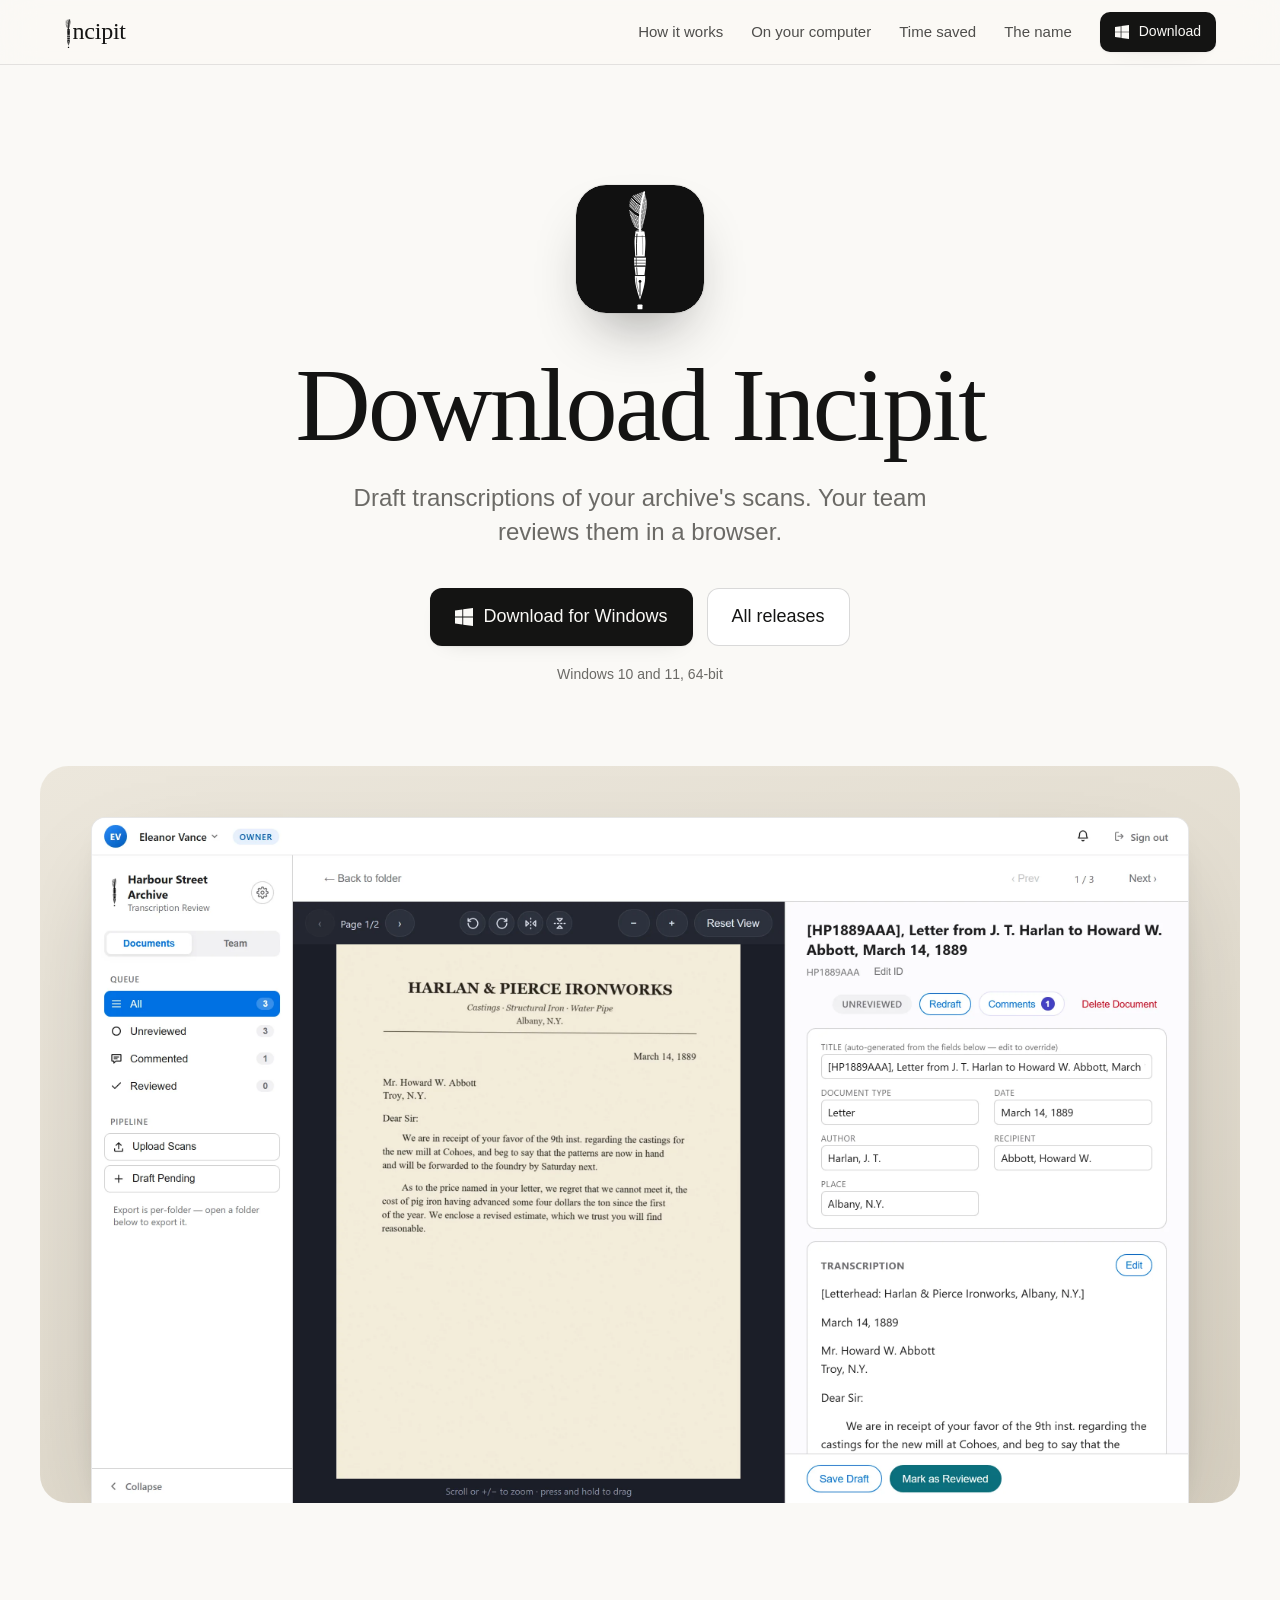
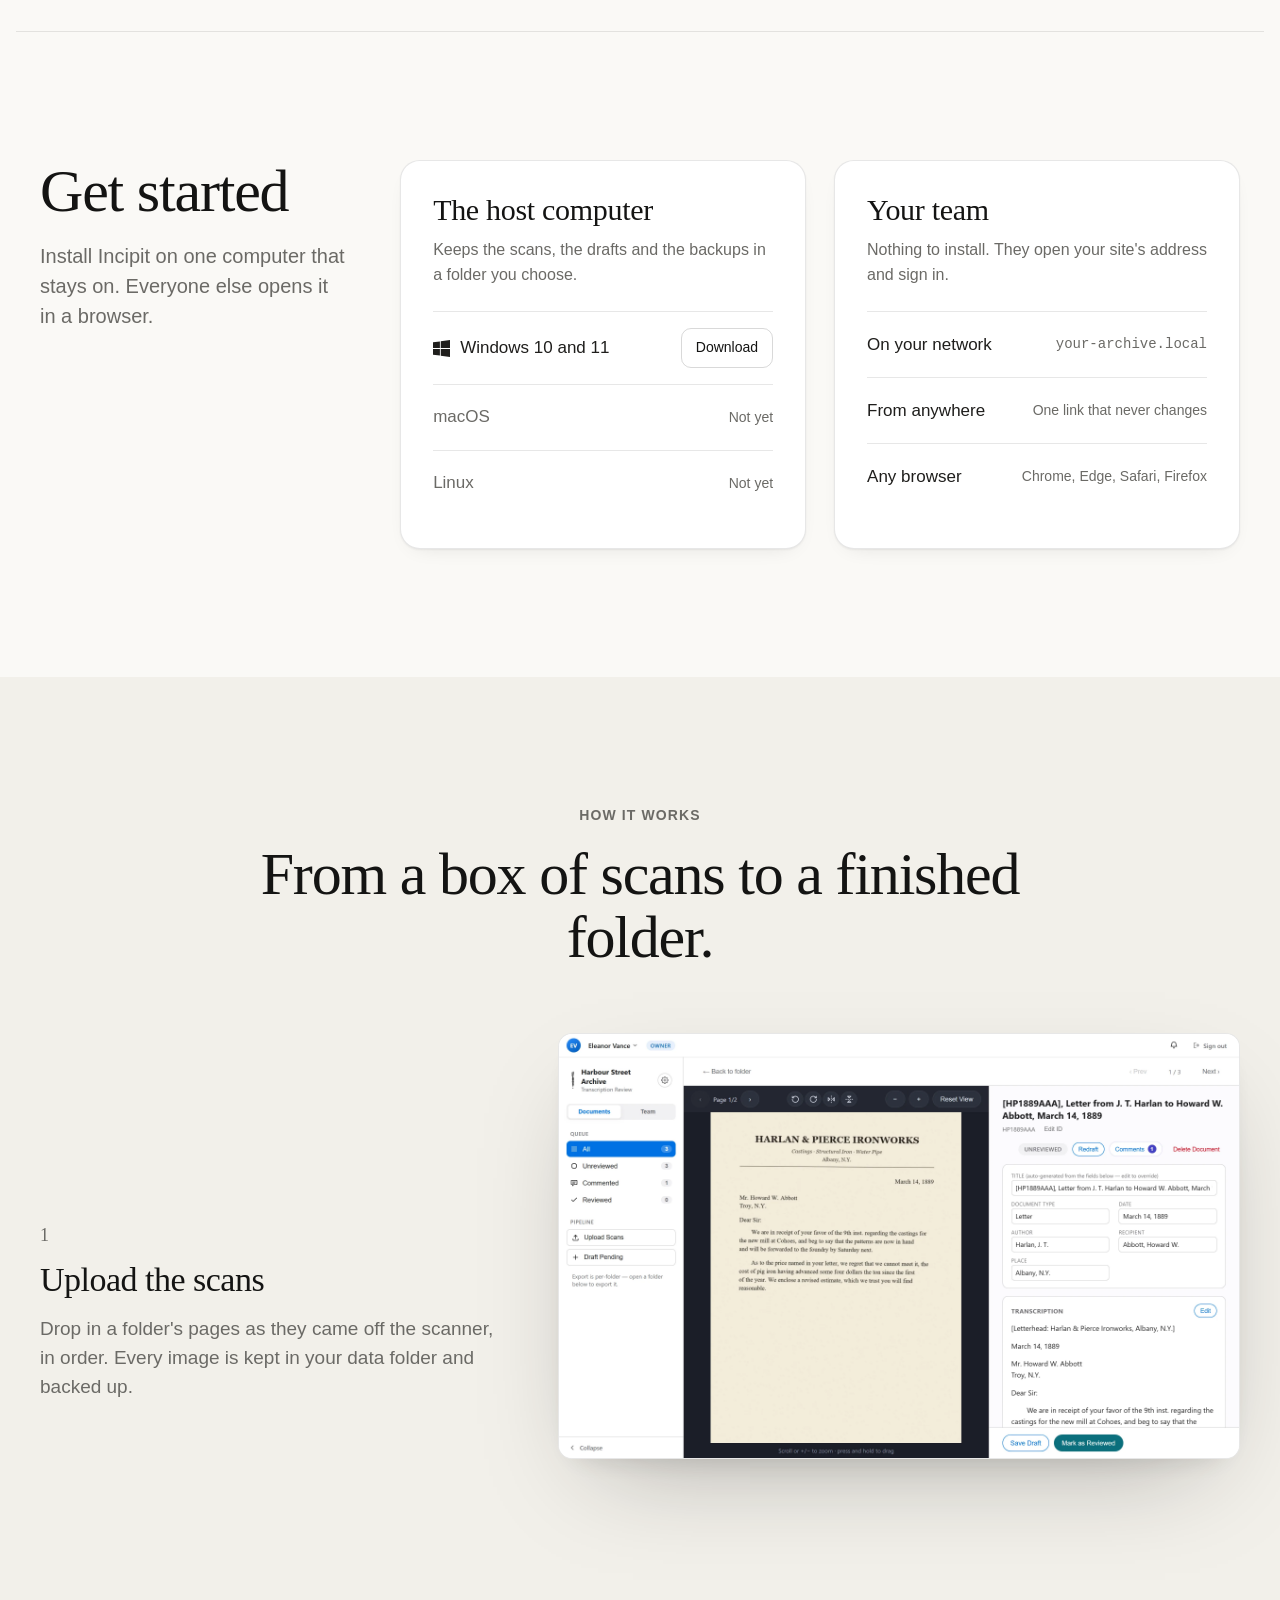
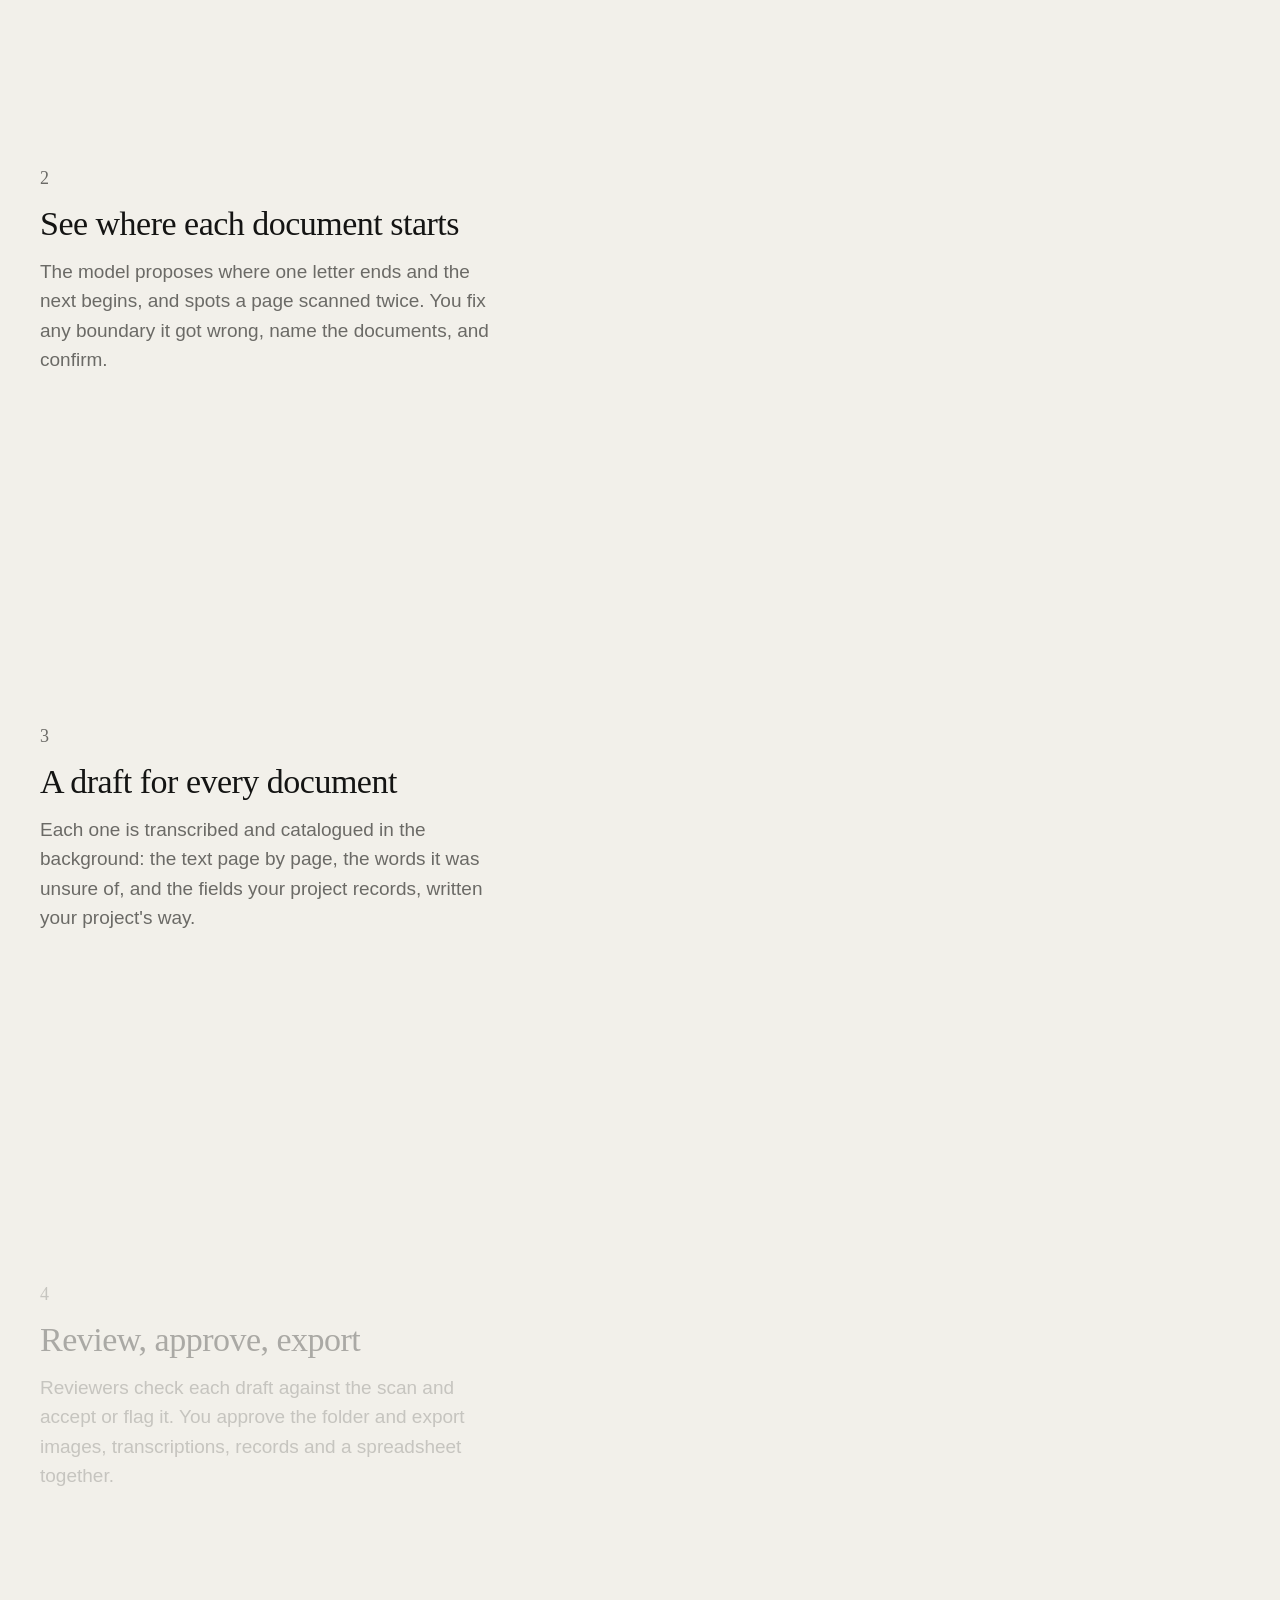
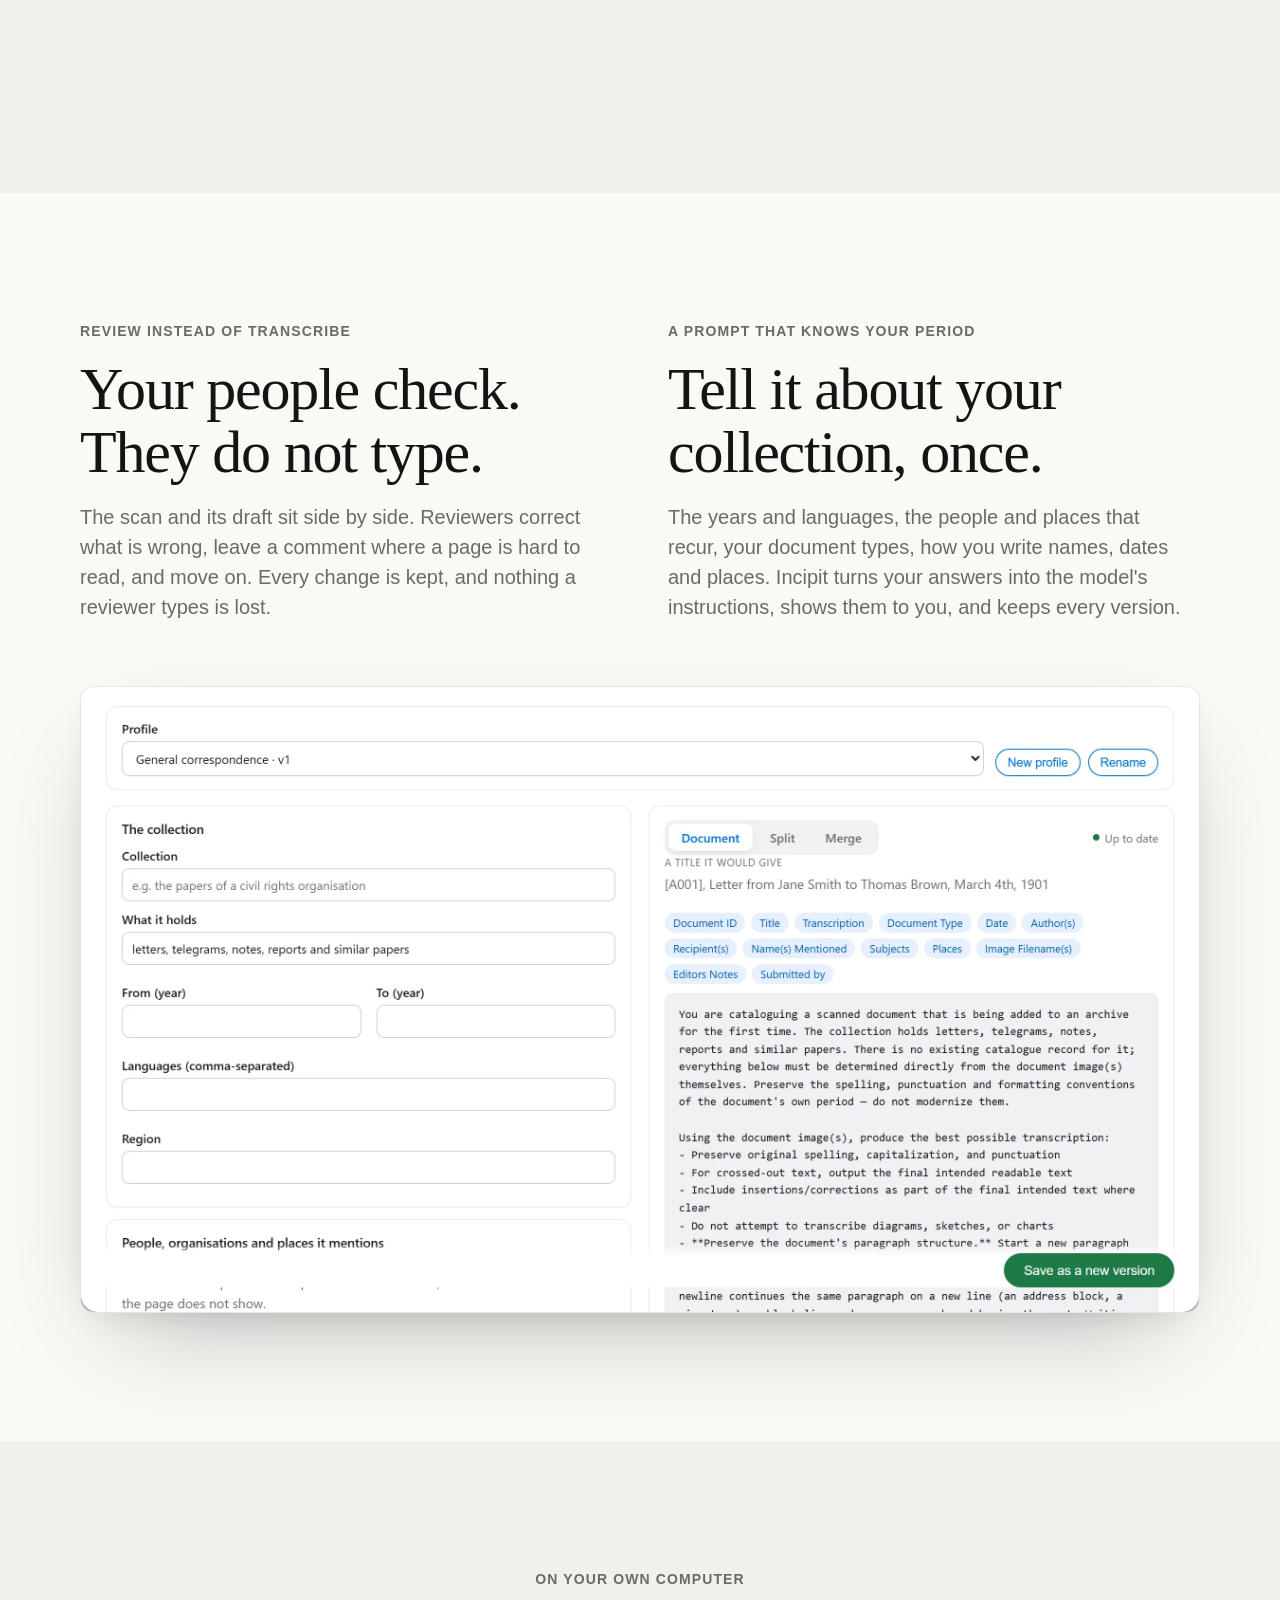
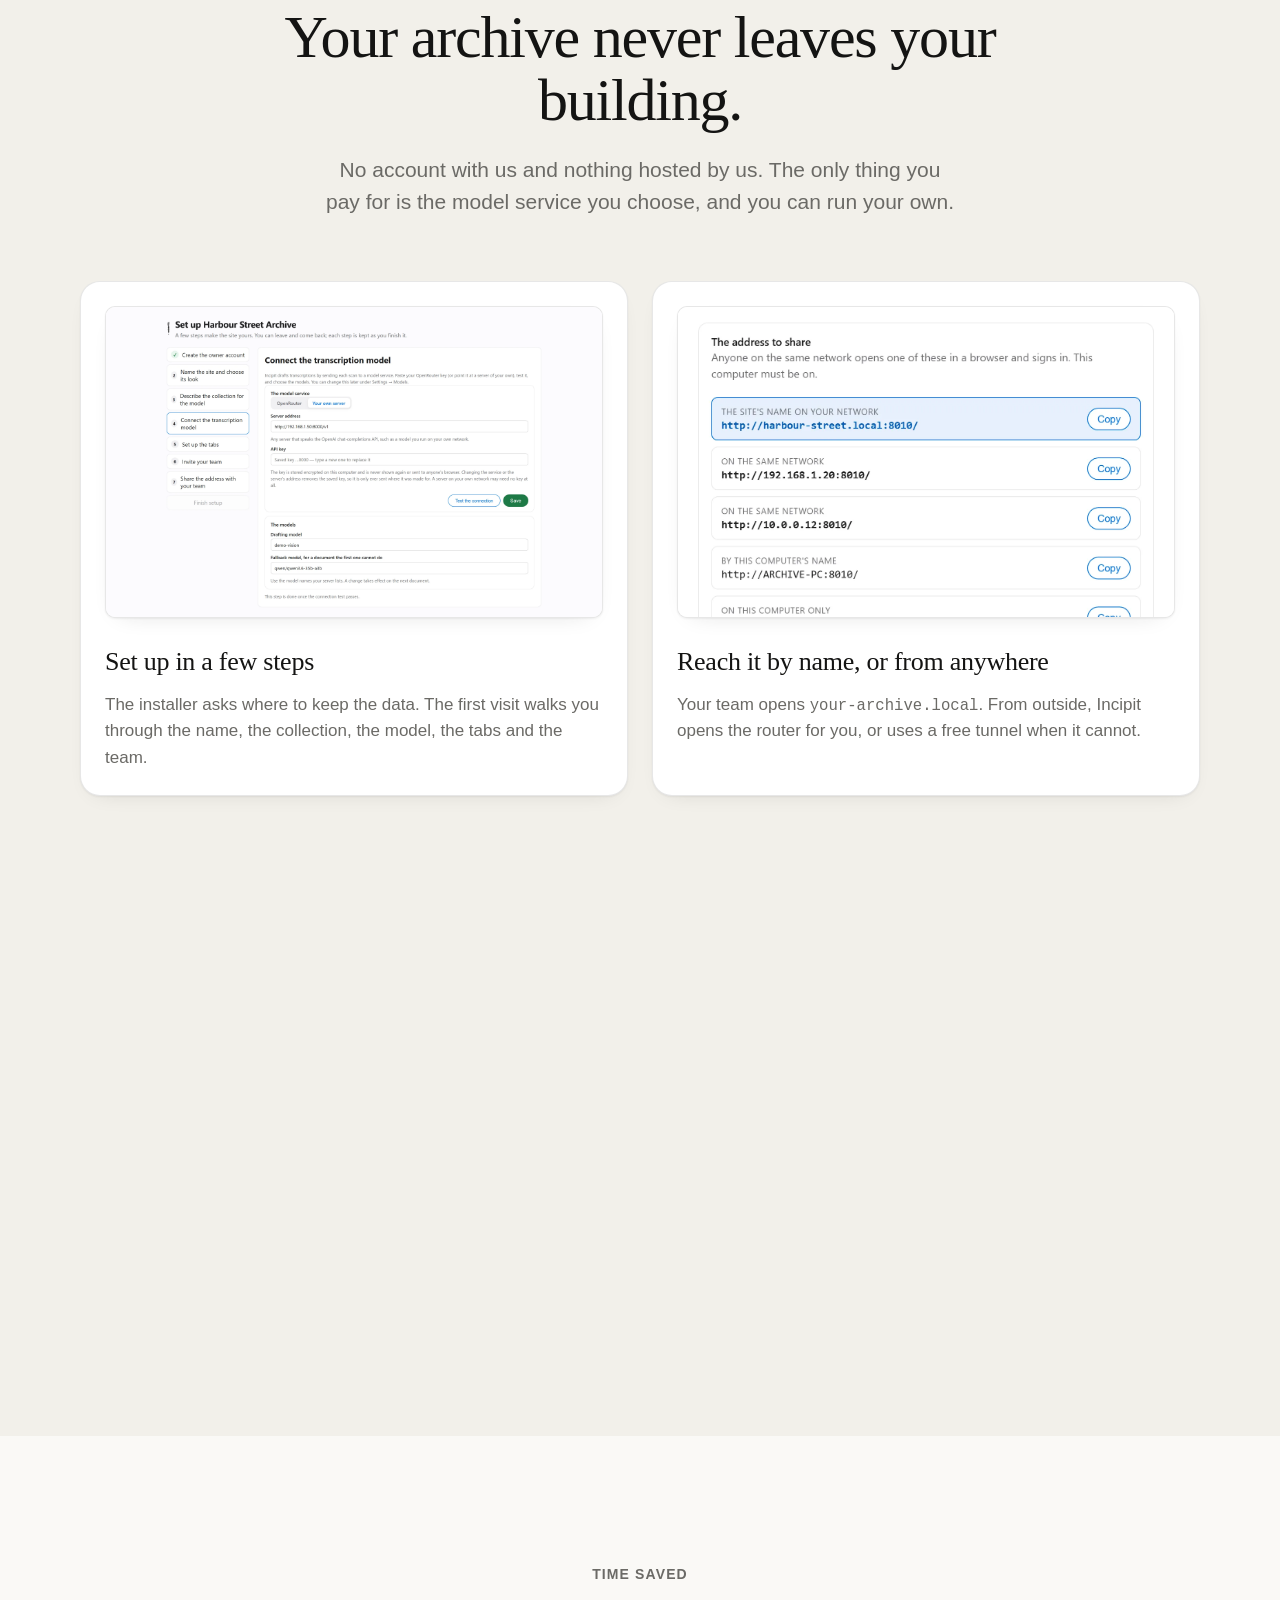
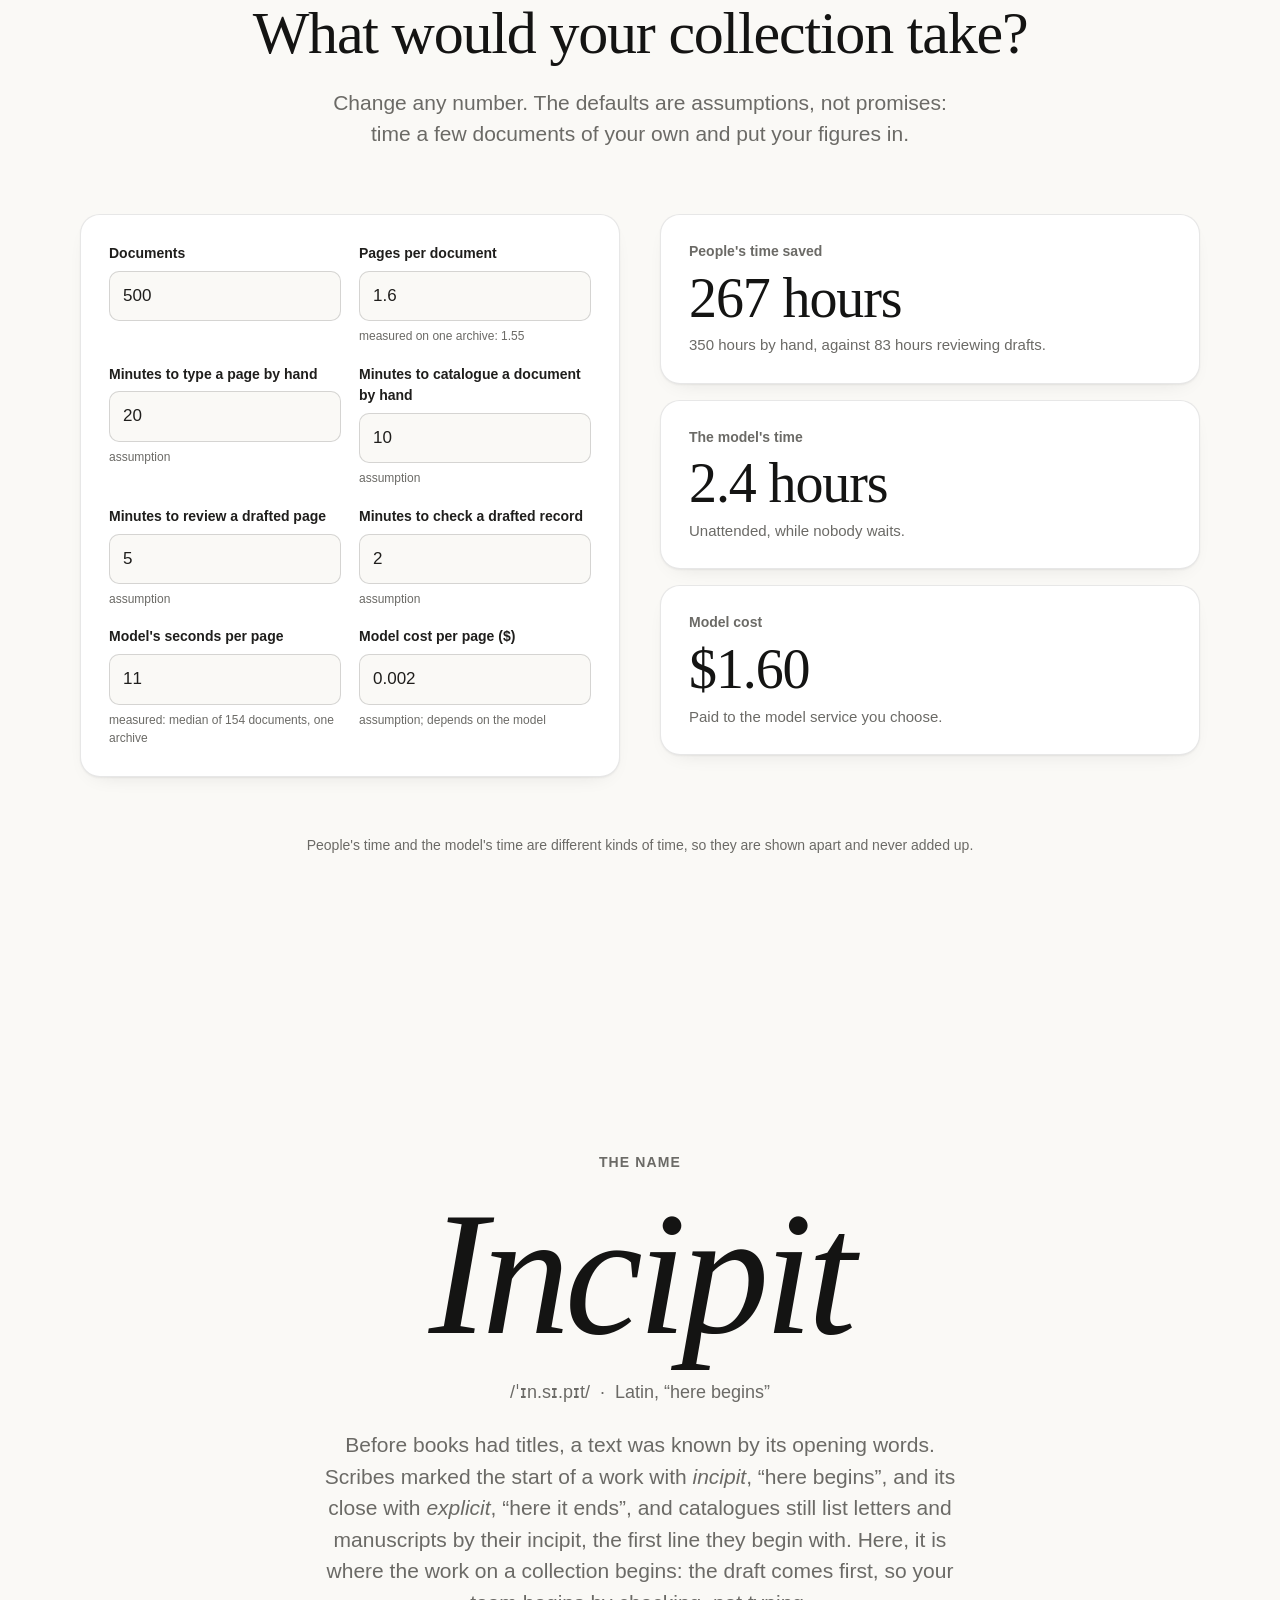
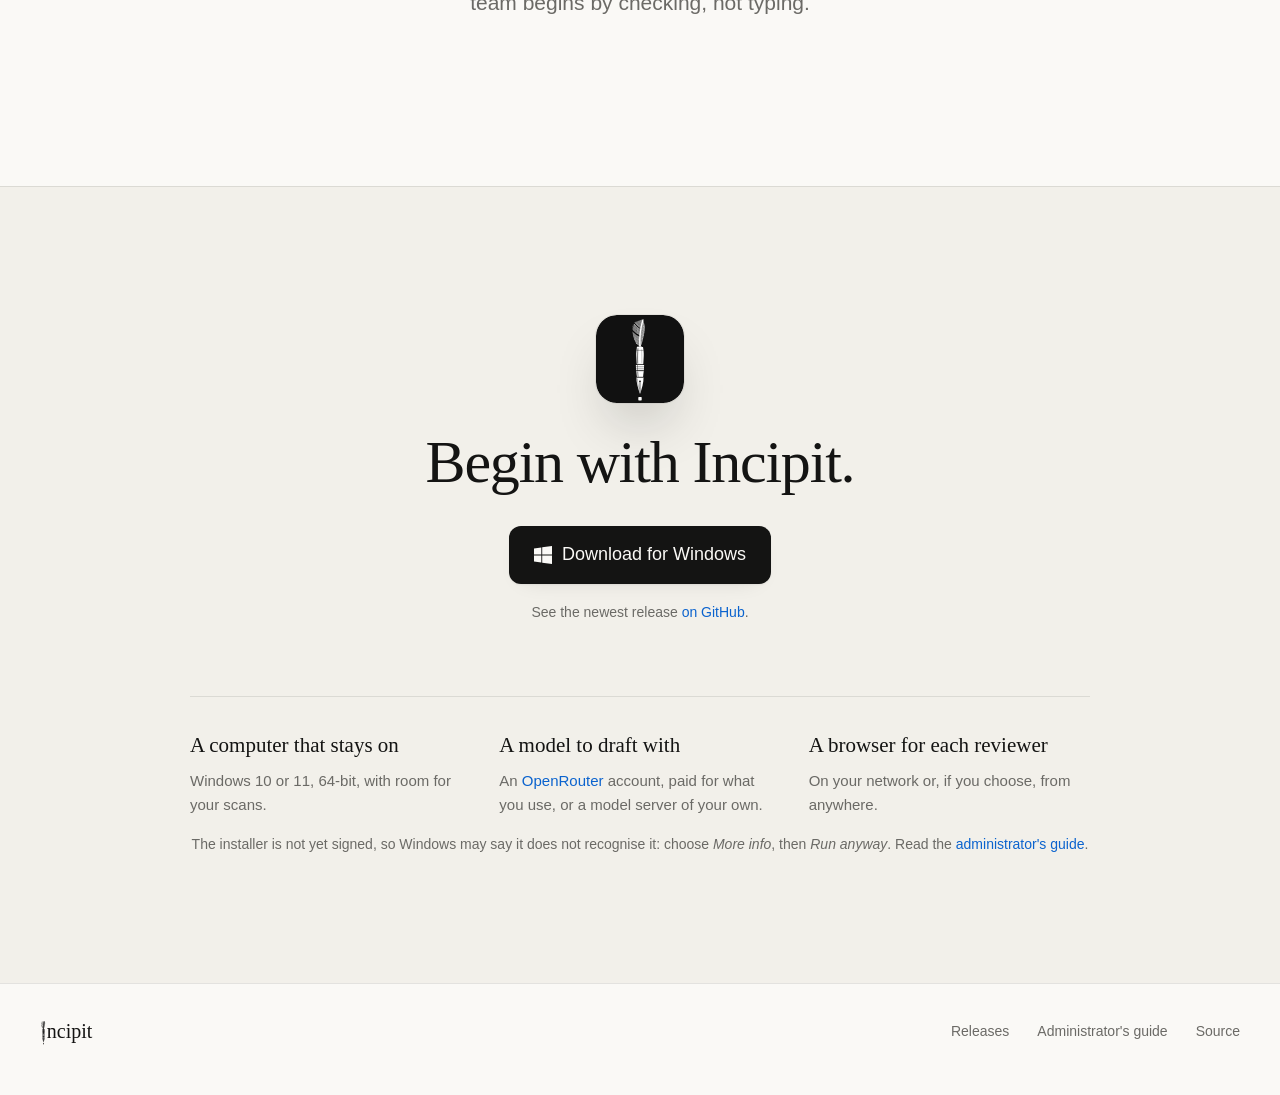
==== site/index.html @ 4475456c "M8: the download page in site/, its screenshots from the real program, and the script that publishes" ====
<!doctype html>
<html lang="en">
<head>
<meta charset="utf-8">
<meta name="viewport" content="width=device-width, initial-scale=1">
<title>Download Incipit</title>
<meta name="description" content="Incipit drafts transcriptions of your archive's scans and your team reviews them in a browser. Install it on one computer of yours.">
<link rel="icon" href="favicon.svg" type="image/svg+xml">
<link rel="stylesheet" href="site.css">
<script>document.documentElement.classList.add("js");</script>
</head>
<body>

<svg width="0" height="0" style="position:absolute" aria-hidden="true">
  <symbol id="windows" viewBox="0 0 16 16"><path d="M0 2.2 6.5 1.3v6.3H0zM7.3 1.2 16 0v7.6H7.3zM0 8.4h6.5v6.3L0 13.8zM7.3 8.4H16V16l-8.7-1.2z" fill="currentColor"/></symbol>
  <symbol id="arrow" viewBox="0 0 16 16"><path d="M8 2v9m0 0 3.5-3.5M8 11 4.5 7.5M3 14h10" stroke="currentColor" stroke-width="1.6" fill="none" stroke-linecap="round" stroke-linejoin="round"/></symbol>
</svg>

<header class="nav" id="top">
  <div class="nav-inner">
    <a class="nav-brand" href="#top" aria-label="Incipit"><img src="logo.svg" alt="" class="pen"><span>ncipit</span></a>
    <nav class="nav-links" aria-label="Sections">
      <a href="#how">How it works</a>
      <a href="#yours">On your computer</a>
      <a href="#time">Time saved</a>
      <a href="#name">The name</a>
    </nav>
    <a class="button button-dark button-small" href="https://github.com/parthaped/incipit/releases/latest" data-download>
      <svg class="icon"><use href="#windows"/></svg>Download</a>
  </div>
</header>

<main>

  <section class="hero">
    <img src="favicon.svg" alt="" class="app-icon rise">
    <h1 class="display rise">Download Incipit</h1>
    <p class="hero-sub rise">Draft transcriptions of your archive's scans. Your team reviews them in a browser.</p>
    <div class="hero-actions rise">
      <a class="button button-dark button-large" href="https://github.com/parthaped/incipit/releases/latest" data-download>
        <svg class="icon"><use href="#windows"/></svg>Download for Windows</a>
      <a class="button button-quiet button-large" href="https://github.com/parthaped/incipit/releases">All releases</a>
    </div>
    <p class="meta rise" data-version>Windows 10 and 11, 64-bit</p>
  </section>

  <section class="showcase">
    <figure class="stage-card rise-late">
      <div class="frame">
        <picture>
          <source srcset="screens/review-dark.webp" media="(prefers-color-scheme: dark)">
          <img src="screens/review-light.webp" width="1440" height="900" alt="The review screen: a scanned letter on the left, its drafted transcription and catalogue fields on the right.">
        </picture>
      </div>
    </figure>
  </section>

  <section class="start" id="start">
    <div class="start-head reveal">
      <h2 class="display-2">Get started</h2>
      <p class="lede-left">Install Incipit on one computer that stays on. Everyone else opens it in a browser.</p>
    </div>
    <div class="start-cards">
      <article class="panel reveal">
        <h3 class="display-3">The host computer</h3>
        <p class="panel-sub">Keeps the scans, the drafts and the backups in a folder you choose.</p>
        <ul class="rows">
          <li><span class="row-name"><svg class="icon"><use href="#windows"/></svg>Windows 10 and 11</span>
            <a class="button button-outline button-small" href="https://github.com/parthaped/incipit/releases/latest" data-download>Download</a></li>
          <li><span class="row-name muted">macOS</span><span class="row-note">Not yet</span></li>
          <li><span class="row-name muted">Linux</span><span class="row-note">Not yet</span></li>
        </ul>
      </article>
      <article class="panel reveal">
        <h3 class="display-3">Your team</h3>
        <p class="panel-sub">Nothing to install. They open your site's address and sign in.</p>
        <ul class="rows">
          <li><span class="row-name">On your network</span><span class="row-note mono">your-archive.local</span></li>
          <li><span class="row-name">From anywhere</span><span class="row-note">One link that never changes</span></li>
          <li><span class="row-name">Any browser</span><span class="row-note">Chrome, Edge, Safari, Firefox</span></li>
        </ul>
      </article>
    </div>
  </section>

  <section class="story" id="how">
    <div class="section-head reveal">
      <p class="eyebrow">How it works</p>
      <h2 class="display-2">From a box of scans to a finished folder.</h2>
    </div>
    <div class="steps">
      <ol class="steps-copy">
        <li class="step" data-screen="queue">
          <span class="step-number">1</span>
          <h3>Upload the scans</h3>
          <p>Drop in a folder's pages as they came off the scanner, in order. Every image is kept in your data folder and
            backed up.</p>
        </li>
        <li class="step" data-screen="split">
          <span class="step-number">2</span>
          <h3>See where each document starts</h3>
          <p>The model proposes where one letter ends and the next begins, and spots a page scanned twice. You fix any
            boundary it got wrong, name the documents, and confirm.</p>
        </li>
        <li class="step" data-screen="review">
          <span class="step-number">3</span>
          <h3>A draft for every document</h3>
          <p>Each one is transcribed and catalogued in the background: the text page by page, the words it was unsure of,
            and the fields your project records, written your project's way.</p>
        </li>
        <li class="step" data-screen="team">
          <span class="step-number">4</span>
          <h3>Review, approve, export</h3>
          <p>Reviewers check each draft against the scan and accept or flag it. You approve the folder and export images,
            transcriptions, records and a spreadsheet together.</p>
        </li>
      </ol>
      <div class="steps-stage" aria-hidden="true">
        <figure class="frame stage">
          <picture class="stage-shot is-on" data-for="queue"><source srcset="screens/queue-dark.webp" media="(prefers-color-scheme: dark)"><img src="screens/queue-light.webp" alt="" width="1440" height="900" loading="lazy"></picture>
          <picture class="stage-shot" data-for="split"><source srcset="screens/split-dark.webp" media="(prefers-color-scheme: dark)"><img src="screens/split-light.webp" alt="" width="1440" height="900" loading="lazy"></picture>
          <picture class="stage-shot" data-for="review"><source srcset="screens/review-dark.webp" media="(prefers-color-scheme: dark)"><img src="screens/review-light.webp" alt="" width="1440" height="900" loading="lazy"></picture>
          <picture class="stage-shot" data-for="team"><source srcset="screens/team-dark.webp" media="(prefers-color-scheme: dark)"><img src="screens/team-light.webp" alt="" width="1440" height="900" loading="lazy"></picture>
        </figure>
      </div>
    </div>
  </section>

  <section class="feature">
    <div class="feature-grid">
      <div class="feature-copy reveal">
        <p class="eyebrow">Review instead of transcribe</p>
        <h2 class="display-2">Your people check. They do not type.</h2>
        <p class="lede-left">The scan and its draft sit side by side. Reviewers correct what is wrong, leave a comment where a
          page is hard to read, and move on. Every change is kept, and nothing a reviewer types is lost.</p>
      </div>
      <div class="feature-copy reveal">
        <p class="eyebrow">A prompt that knows your period</p>
        <h2 class="display-2">Tell it about your collection, once.</h2>
        <p class="lede-left">The years and languages, the people and places that recur, your document types, how you write
          names, dates and places. Incipit turns your answers into the model's instructions, shows them to you, and keeps
          every version.</p>
      </div>
    </div>
    <figure class="frame wide reveal">
      <picture>
        <source srcset="screens/settings-prompt-dark.webp" media="(prefers-color-scheme: dark)">
        <img src="screens/settings-prompt-light.webp" width="1440" height="900" loading="lazy" alt="The prompt builder: questions on the left, the compiled prompt on the right.">
      </picture>
    </figure>
  </section>

  <section class="yours" id="yours">
    <div class="section-head reveal">
      <p class="eyebrow">On your own computer</p>
      <h2 class="display-2">Your archive never leaves your building.</h2>
      <p class="lede">No account with us and nothing hosted by us. The only thing you pay for is the model service you
        choose, and you can run your own.</p>
    </div>
    <div class="cards">
      <article class="card reveal">
        <figure class="frame small"><picture><source srcset="screens/wizard-dark.webp" media="(prefers-color-scheme: dark)"><img src="screens/wizard-light.webp" width="1440" height="900" loading="lazy" alt="The setup steps."></picture></figure>
        <h3>Set up in a few steps</h3>
        <p>The installer asks where to keep the data. The first visit walks you through the name, the collection, the model,
          the tabs and the team.</p>
      </article>
      <article class="card reveal">
        <figure class="frame small"><picture><source srcset="screens/settings-access-dark.webp" media="(prefers-color-scheme: dark)"><img src="screens/settings-access-light.webp" width="1440" height="900" loading="lazy" alt="Settings, Access."></picture></figure>
        <h3>Reach it by name, or from anywhere</h3>
        <p>Your team opens <span class="mono">your-archive.local</span>. From outside, Incipit opens the router for you, or
          uses a free tunnel when it cannot.</p>
      </article>
      <article class="card reveal">
        <figure class="frame small"><picture><source srcset="screens/settings-backups-dark.webp" media="(prefers-color-scheme: dark)"><img src="screens/settings-backups-light.webp" width="1440" height="900" loading="lazy" alt="Settings, Backups."></picture></figure>
        <h3>Backed up while it runs</h3>
        <p>Every few minutes, to another drive you choose. Any snapshot can be restored into a new folder.</p>
      </article>
      <article class="card reveal">
        <figure class="frame small"><picture><source srcset="screens/settings-usage-dark.webp" media="(prefers-color-scheme: dark)"><img src="screens/settings-usage-light.webp" width="1440" height="900" loading="lazy" alt="Settings, Usage."></picture></figure>
        <h3>Every call accounted for</h3>
        <p>Each request to the model is recorded with its cost, and drafting stops at the cap you set. Updates install when
          you say so.</p>
      </article>
    </div>
  </section>

  <section class="time" id="time">
    <div class="section-head reveal">
      <p class="eyebrow">Time saved</p>
      <h2 class="display-2">What would your collection take?</h2>
      <p class="lede">Change any number. The defaults are assumptions, not promises: time a few documents of your own and put
        your figures in.</p>
    </div>
    <form class="estimator reveal" id="estimator" onsubmit="return false">
      <div class="inputs">
        <label>Documents<input name="documents" inputmode="numeric" value="500"></label>
        <label>Pages per document<input name="pagesPerDocument" inputmode="decimal" value="1.6"><small>measured on one archive: 1.55</small></label>
        <label>Minutes to type a page by hand<input name="transcribeMinutesPerPage" inputmode="decimal" value="20"><small>assumption</small></label>
        <label>Minutes to catalogue a document by hand<input name="indexMinutesPerDocument" inputmode="decimal" value="10"><small>assumption</small></label>
        <label>Minutes to review a drafted page<input name="reviewMinutesPerPage" inputmode="decimal" value="5"><small>assumption</small></label>
        <label>Minutes to check a drafted record<input name="reviewIndexMinutesPerDocument" inputmode="decimal" value="2"><small>assumption</small></label>
        <label>Model's seconds per page<input name="machineSecondsPerPage" inputmode="decimal" value="11"><small>measured: median of 154 documents, one archive</small></label>
        <label>Model cost per page ($)<input name="costPerPage" inputmode="decimal" value="0.002"><small>assumption; depends on the model</small></label>
      </div>
      <div class="results" aria-live="polite">
        <div class="result people">
          <span class="result-label">People's time saved</span>
          <span class="result-figure" data-out="saved">—</span>
          <span class="result-note" data-out="peopleNote"></span>
        </div>
        <div class="result">
          <span class="result-label">The model's time</span>
          <span class="result-figure" data-out="machine">—</span>
          <span class="result-note">Unattended, while nobody waits.</span>
        </div>
        <div class="result">
          <span class="result-label">Model cost</span>
          <span class="result-figure" data-out="cost">—</span>
          <span class="result-note">Paid to the model service you choose.</span>
        </div>
      </div>
      <p class="meta">People's time and the model's time are different kinds of time, so they are shown apart and never added up.</p>
    </form>
  </section>

  <section class="name" id="name">
    <div class="name-inner reveal">
      <p class="eyebrow">The name</p>
      <p class="name-word">Incipit</p>
      <p class="name-pron">/ˈɪn.sɪ.pɪt/ &nbsp;·&nbsp; Latin, “here begins”</p>
      <p class="lede">Before books had titles, a text was known by its opening words. Scribes marked the start of a work
        with <em>incipit</em>, “here begins”, and its close with <em>explicit</em>, “here it ends”, and catalogues still
        list letters and manuscripts by their incipit, the first line they begin with. Here, it is where the work on a
        collection begins: the draft comes first, so your team begins by checking, not typing.</p>
    </div>
  </section>

  <section class="download" id="download">
    <div class="download-card reveal">
      <img src="favicon.svg" alt="" class="app-icon app-icon-small">
      <h2 class="display-2">Begin with Incipit.</h2>
      <a class="button button-dark button-large" href="https://github.com/parthaped/incipit/releases/latest" data-download>
        <svg class="icon"><use href="#windows"/></svg>Download for Windows</a>
      <p class="meta" data-release>Windows 10 and 11, 64-bit</p>
      <details class="release-notes" data-notes hidden><summary>What's new</summary><div data-notes-body></div></details>
      <div class="needs">
        <div><h3>A computer that stays on</h3><p>Windows 10 or 11, 64-bit, with room for your scans.</p></div>
        <div><h3>A model to draft with</h3><p>An <a href="https://openrouter.ai">OpenRouter</a> account, paid for what you use, or a model server of your own.</p></div>
        <div><h3>A browser for each reviewer</h3><p>On your network or, if you choose, from anywhere.</p></div>
      </div>
      <p class="meta">The installer is not yet signed, so Windows may say it does not recognise it: choose
        <em>More info</em>, then <em>Run anyway</em>. Read the <a href="https://github.com/parthaped/incipit/blob/main/docs/OPERATIONS.md">administrator's guide</a>.</p>
    </div>
  </section>

</main>

<footer class="footer">
  <div class="footer-inner">
    <span class="footer-brand"><img src="logo.svg" alt="" class="pen">ncipit</span>
    <a href="https://github.com/parthaped/incipit/releases">Releases</a>
    <a href="https://github.com/parthaped/incipit/blob/main/docs/OPERATIONS.md">Administrator's guide</a>
    <a href="https://github.com/parthaped/incipit">Source</a>
  </div>
</footer>

<script src="estimator.js"></script>
<script src="site.js"></script>
</body>
</html>
---- site/site.css ----
/* The download page. Download first, then the product: warm paper, ink-dark buttons, a serif display
   face for an archive's product, the program's own screens as the only imagery. Motion is transforms
   and opacity, and rests for readers who prefer less. */

:root {
  --paper: #faf9f6;
  --paper-2: #f2f0ea;
  --panel: #ffffff;
  --ink: #141413;
  --text: #1f1e1c;
  --muted: #6b6a66;
  --hairline: rgba(20, 20, 19, 0.1);
  --hairline-strong: rgba(20, 20, 19, 0.16);
  --accent: #0b63ce;
  --button: #141413;
  --button-text: #faf9f6;
  --shadow-lg: 0 40px 100px -40px rgba(31, 30, 28, 0.35), 0 12px 30px -18px rgba(31, 30, 28, 0.18);
  --shadow-sm: 0 1px 2px rgba(31, 30, 28, 0.06), 0 8px 24px -16px rgba(31, 30, 28, 0.2);
  --stage: linear-gradient(160deg, #ece7dc 0%, #e2dccf 55%, #d8d1c2 100%);
  --radius: 20px;
  --ease: cubic-bezier(0.22, 0.8, 0.2, 1);
  --serif: ui-serif, "New York", "Iowan Old Style", "Charter", Georgia, "Times New Roman", serif;
  --sans: -apple-system, BlinkMacSystemFont, "Segoe UI Variable Text", "Segoe UI", Roboto, Helvetica, Arial, sans-serif;
  --mono: ui-monospace, "SF Mono", "Cascadia Mono", Consolas, monospace;
  --pen-filter: none;
  color-scheme: light dark;
}

@media (prefers-color-scheme: dark) {
  :root {
    --paper: #131312;
    --paper-2: #1a1a18;
    --panel: #1f1f1d;
    --ink: #f4f2ec;
    --text: #ecebe6;
    --muted: #a3a29c;
    --hairline: rgba(244, 242, 236, 0.1);
    --hairline-strong: rgba(244, 242, 236, 0.18);
    --accent: #6aa8ff;
    --button: #f4f2ec;
    --button-text: #141413;
    --shadow-lg: 0 40px 100px -40px rgba(0, 0, 0, 0.9), 0 12px 30px -18px rgba(0, 0, 0, 0.7);
    --shadow-sm: 0 1px 2px rgba(0, 0, 0, 0.4), 0 8px 24px -16px rgba(0, 0, 0, 0.7);
    --stage: linear-gradient(160deg, #2a2823 0%, #23211d 55%, #1c1b18 100%);
    --pen-filter: invert(1);
  }
  /* The icon's ink tile would vanish into the dark page; a fine light edge keeps its shape. */
  :root .app-icon { box-shadow: 0 30px 60px -24px rgba(0, 0, 0, 0.9), 0 0 0 1px rgba(244, 242, 236, 0.16); }
}

* { box-sizing: border-box; }
html { scroll-behavior: smooth; -webkit-text-size-adjust: 100%; }
body { margin: 0; background: var(--paper); color: var(--text); font-family: var(--sans); font-size: 17px; line-height: 1.55;
  -webkit-font-smoothing: antialiased; text-rendering: optimizeLegibility; overflow-x: hidden; }
img { display: block; max-width: 100%; height: auto; }
a { color: var(--accent); text-decoration: none; }
a:hover { text-decoration: underline; text-underline-offset: 3px; }
h1, h2, h3 { margin: 0; }
.pen { filter: var(--pen-filter); }
.mono { font-family: var(--mono); font-size: 0.92em; }
.muted { color: var(--muted); }
.icon { width: 1em; height: 1em; flex: none; }

/* ---------- navigation ---------- */
.nav { position: sticky; top: 0; z-index: 20; background: color-mix(in srgb, var(--paper) 82%, transparent);
  backdrop-filter: saturate(160%) blur(18px); -webkit-backdrop-filter: saturate(160%) blur(18px); border-bottom: 1px solid var(--hairline); }
.nav-inner { max-width: 1200px; margin: 0 auto; padding: 0 24px; height: 64px; display: flex; align-items: center; gap: 28px; }
.nav-brand { display: inline-flex; align-items: flex-end; color: var(--ink); font-family: var(--serif); font-size: 24px; letter-spacing: -0.01em; }
.nav-brand:hover { text-decoration: none; }
.nav-brand .pen { height: 30px; width: auto; transform: translateY(-2px); }
.nav-links { display: flex; gap: 28px; margin-left: auto; font-size: 15px; }
.nav-links a { color: var(--text); opacity: 0.78; }
.nav-links a:hover { opacity: 1; text-decoration: none; }

/* ---------- buttons ---------- */
.button { display: inline-flex; align-items: center; justify-content: center; gap: 10px; border-radius: 12px; font-weight: 500;
  white-space: nowrap; border: 1px solid transparent; transition: transform 0.25s var(--ease), background 0.2s, box-shadow 0.25s var(--ease), border-color 0.2s; }
.button:hover { text-decoration: none; transform: translateY(-1px); }
.button:active { transform: translateY(0); }
.button-dark { background: var(--button); color: var(--button-text); box-shadow: var(--shadow-sm); }
.button-dark:hover { box-shadow: 0 2px 4px rgba(0, 0, 0, 0.08), 0 14px 30px -14px rgba(0, 0, 0, 0.45); }
.button-quiet { background: var(--panel); color: var(--ink); border-color: var(--hairline-strong); }
.button-quiet:hover { border-color: var(--ink); }
.button-outline { background: transparent; color: var(--ink); border-color: var(--hairline-strong); }
.button-outline:hover { border-color: var(--ink); }
.button-large { padding: 14px 24px; font-size: 18px; }
.button-small { padding: 8px 14px; font-size: 14px; border-radius: 10px; }
.button:focus-visible { outline: 2px solid var(--accent); outline-offset: 3px; }

/* ---------- type ---------- */
.display { font-family: var(--serif); font-weight: 500; font-size: clamp(54px, 9vw, 104px); line-height: 1; letter-spacing: -0.025em; color: var(--ink); }
.display-2 { font-family: var(--serif); font-weight: 500; font-size: clamp(36px, 5.2vw, 60px); line-height: 1.05; letter-spacing: -0.02em; color: var(--ink); }
.display-3 { font-family: var(--serif); font-weight: 500; font-size: 30px; line-height: 1.1; letter-spacing: -0.01em; color: var(--ink); }
.eyebrow { font-size: 14px; font-weight: 600; letter-spacing: 0.08em; text-transform: uppercase; color: var(--muted); margin: 0 0 16px; }
.lede { color: var(--muted); font-size: clamp(18px, 2vw, 21px); line-height: 1.5; margin: 22px auto 0; max-width: 640px; }
.lede-left { color: var(--muted); font-size: clamp(18px, 1.8vw, 20px); line-height: 1.5; margin: 18px 0 0; max-width: 520px; }
.meta { color: var(--muted); font-size: 14px; margin: 18px 0 0; }

/* ---------- sections ---------- */
section { padding: 128px 24px; }
.section-head { max-width: 820px; margin: 0 auto 64px; text-align: center; }

.frame { margin: 0; border-radius: 14px; overflow: hidden; border: 1px solid var(--hairline); background: var(--panel); box-shadow: var(--shadow-lg); }
.frame.wide { max-width: 1120px; margin: 0 auto; }
.frame.small { border-radius: 10px; box-shadow: var(--shadow-sm); }

/* ---------- hero ---------- */
.hero { text-align: center; padding: 120px 24px 56px; }
.app-icon { width: 128px; height: 128px; margin: 0 auto 40px; border-radius: 30px;
  box-shadow: 0 30px 60px -24px rgba(20, 20, 19, 0.45), 0 0 0 1px rgba(20, 20, 19, 0.06); }
.app-icon-small { width: 88px; height: 88px; border-radius: 21px; margin-bottom: 28px; }
.hero-sub { color: var(--muted); font-size: clamp(19px, 2.2vw, 24px); line-height: 1.4; max-width: 620px; margin: 24px auto 0; }
.hero-actions { display: flex; gap: 14px; justify-content: center; align-items: center; margin-top: 40px; flex-wrap: wrap; }

.showcase { padding: 24px 24px 128px; }
.stage-card { max-width: 1200px; margin: 0 auto; padding: clamp(18px, 4vw, 64px) clamp(14px, 4vw, 64px) 0; border-radius: 28px;
  background: var(--stage); overflow: hidden; }
.stage-card .frame { border-bottom-left-radius: 0; border-bottom-right-radius: 0; border-bottom: 0; }

/* ---------- get started ---------- */
.start { border-top: 1px solid var(--hairline); }
.start { display: grid; grid-template-columns: minmax(0, 0.9fr) minmax(0, 1.1fr) minmax(0, 1.1fr); gap: 28px; max-width: 1248px; margin: 0 auto; }
.start-head { padding-right: 24px; }
.start-cards { display: contents; }
.panel { background: var(--panel); border: 1px solid var(--hairline); border-radius: var(--radius); padding: 32px; box-shadow: var(--shadow-sm); }
.panel-sub { color: var(--muted); font-size: 16px; margin: 12px 0 0; }
.rows { list-style: none; padding: 0; margin: 24px 0 0; }
.rows li { display: flex; align-items: center; justify-content: space-between; gap: 16px; padding: 16px 0; border-top: 1px solid var(--hairline); min-height: 66px; }
.row-name { display: inline-flex; align-items: center; gap: 10px; font-size: 17px; }
.row-note { color: var(--muted); font-size: 14px; text-align: right; }

/* ---------- the four steps ---------- */
.story { background: var(--paper-2); }
.steps { max-width: 1200px; margin: 0 auto; display: grid; grid-template-columns: minmax(0, 0.8fr) minmax(0, 1.2fr); gap: 64px; }
.steps-copy { list-style: none; margin: 0; padding: 0; }
.step { min-height: 62vh; display: flex; flex-direction: column; justify-content: center; opacity: 0.32; transition: opacity 0.6s var(--ease); }
.step.is-on { opacity: 1; }
.step-number { font-family: var(--serif); font-size: 18px; color: var(--muted); margin-bottom: 12px; }
.step h3 { font-family: var(--serif); font-weight: 500; font-size: 34px; line-height: 1.12; letter-spacing: -0.015em; color: var(--ink); }
.step p { color: var(--muted); font-size: 19px; margin: 14px 0 0; }
.steps-stage { position: relative; }
.stage { position: sticky; top: calc(50vh - 220px); aspect-ratio: 16 / 10; }
.stage-shot { position: absolute; inset: 0; opacity: 0; transform: scale(1.015); transition: opacity 0.7s var(--ease), transform 0.9s var(--ease); }
.stage-shot img { width: 100%; height: 100%; object-fit: cover; object-position: top left; }
.stage-shot.is-on { opacity: 1; transform: none; }

/* ---------- features ---------- */
.feature-grid { max-width: 1120px; margin: 0 auto 64px; display: grid; grid-template-columns: repeat(2, minmax(0, 1fr)); gap: 56px; }
.yours { background: var(--paper-2); }
.cards { max-width: 1120px; margin: 0 auto; display: grid; grid-template-columns: repeat(2, minmax(0, 1fr)); gap: 24px; }
.card { background: var(--panel); border-radius: var(--radius); padding: 24px; border: 1px solid var(--hairline); box-shadow: var(--shadow-sm);
  transition: transform 0.4s var(--ease), box-shadow 0.4s var(--ease); }
.card:hover { transform: translateY(-3px); box-shadow: var(--shadow-lg); }
.card .frame { aspect-ratio: 16 / 10; }
.card .frame img { width: 100%; height: 100%; object-fit: cover; object-position: top left; }
.card h3 { font-family: var(--serif); font-weight: 500; font-size: 26px; letter-spacing: -0.01em; margin-top: 24px; color: var(--ink); }
.card p { color: var(--muted); margin: 10px 0 0; }

/* ---------- the estimator ---------- */
.estimator { max-width: 1120px; margin: 0 auto; display: grid; grid-template-columns: minmax(0, 1fr) minmax(0, 1fr); gap: 40px; align-items: start; }
.inputs { display: grid; grid-template-columns: repeat(2, minmax(0, 1fr)); gap: 18px; background: var(--panel); border: 1px solid var(--hairline);
  border-radius: var(--radius); padding: 28px; box-shadow: var(--shadow-sm); }
.inputs label { display: flex; flex-direction: column; gap: 6px; font-size: 14px; font-weight: 600; color: var(--text); }
.inputs input { font: inherit; font-weight: 400; font-size: 17px; padding: 11px 13px; border-radius: 10px; border: 1px solid var(--hairline-strong);
  background: var(--paper); color: var(--text); width: 100%; min-width: 0; font-variant-numeric: tabular-nums; transition: border-color 0.2s, box-shadow 0.2s; }
.inputs input:focus { outline: none; border-color: var(--accent); box-shadow: 0 0 0 3px color-mix(in srgb, var(--accent) 22%, transparent); }
.inputs small { color: var(--muted); font-weight: 400; font-size: 12px; }
.results { display: flex; flex-direction: column; gap: 16px; }
.result { background: var(--panel); border-radius: var(--radius); padding: 26px 28px; border: 1px solid var(--hairline); box-shadow: var(--shadow-sm);
  display: flex; flex-direction: column; gap: 6px; }
.result-label { color: var(--muted); font-size: 14px; font-weight: 600; }
.result-figure { font-family: var(--serif); font-size: clamp(40px, 5vw, 56px); line-height: 1.05; letter-spacing: -0.02em; color: var(--ink); font-variant-numeric: tabular-nums; }
.result-note { color: var(--muted); font-size: 15px; }
.estimator > .meta { grid-column: 1 / -1; text-align: center; }

/* ---------- the name ---------- */
.name { text-align: center; padding: 168px 24px; }
.name-inner { max-width: 760px; margin: 0 auto; }
.name-word { font-family: var(--serif); font-style: italic; font-weight: 400; font-size: clamp(84px, 15vw, 176px); line-height: 0.95;
  margin: 0; letter-spacing: -0.03em; color: var(--ink); }
.name-pron { color: var(--muted); font-size: 18px; margin: 22px 0 0; }

/* ---------- download ---------- */
.download { background: var(--paper-2); border-top: 1px solid var(--hairline); }
.download-card { max-width: 900px; margin: 0 auto; text-align: center; }
.download-card .button { margin-top: 32px; }
.release-notes { max-width: 620px; margin: 26px auto 0; text-align: left; background: var(--panel); border: 1px solid var(--hairline);
  border-radius: 14px; padding: 14px 18px; color: var(--muted); font-size: 15px; }
.release-notes summary { cursor: pointer; color: var(--text); font-weight: 600; }
.release-notes [data-notes-body] { white-space: pre-wrap; margin-top: 10px; }
.needs { display: grid; grid-template-columns: repeat(3, minmax(0, 1fr)); gap: 28px; margin: 72px 0 0; text-align: left;
  border-top: 1px solid var(--hairline); padding-top: 32px; }
.needs h3 { font-family: var(--serif); font-weight: 500; font-size: 21px; color: var(--ink); }
.needs p { color: var(--muted); font-size: 15px; margin: 8px 0 0; }

.footer { border-top: 1px solid var(--hairline); padding: 32px 24px 48px; }
.footer-inner { max-width: 1200px; margin: 0 auto; display: flex; align-items: center; gap: 28px; font-size: 14px; flex-wrap: wrap; }
.footer-inner a { color: var(--muted); }
.footer-brand { display: inline-flex; align-items: flex-end; font-family: var(--serif); font-size: 20px; color: var(--ink); margin-right: auto; }
.footer-brand .pen { height: 24px; width: auto; transform: translateY(-2px); }

/* ---------- motion, only with scripts and only for readers who want it ---------- */
.js .rise { opacity: 0; transform: translateY(18px); animation: rise 1s var(--ease) forwards; }
.js .rise:nth-child(2) { animation-delay: 0.06s; }
.js .rise:nth-child(3) { animation-delay: 0.12s; }
.js .rise:nth-child(4) { animation-delay: 0.18s; }
.js .rise:nth-child(5) { animation-delay: 0.24s; }
.js .rise-late { opacity: 0; transform: translateY(70px) scale(0.98); animation: rise 1.5s 0.3s var(--ease) forwards; }
@keyframes rise { to { opacity: 1; transform: none; } }
.js .reveal { opacity: 0; transform: translateY(28px); transition: opacity 1s var(--ease), transform 1s var(--ease); }
.js .reveal.in { opacity: 1; transform: none; }

@media (prefers-reduced-motion: reduce) {
  html { scroll-behavior: auto; }
  .js .reveal, .js .rise, .js .rise-late { opacity: 1; transform: none; animation: none; transition: none; }
  .step { opacity: 1; transition: none; }
  .stage-shot, .button, .card { transition: none; }
  .button:hover, .card:hover { transform: none; }
}

/* ---------- narrower screens ---------- */
@media (max-width: 1000px) {
  .start { grid-template-columns: minmax(0, 1fr); }
  .start-head { padding-right: 0; }
}
@media (max-width: 860px) {
  section { padding: 88px 16px; }
  .nav-inner { padding: 0 16px; gap: 16px; }
  .nav-links { display: none; }
  .nav-inner .button { margin-left: auto; }
  .hero { padding: 72px 16px 40px; }
  .app-icon { width: 104px; height: 104px; border-radius: 24px; margin-bottom: 32px; }
  .showcase { padding: 8px 16px 88px; }
  .stage-card { border-radius: 20px; }
  .panel { padding: 24px; }
  .steps, .feature-grid, .cards, .estimator, .needs { grid-template-columns: minmax(0, 1fr); }
  .steps { gap: 0; }
  .steps-stage { display: none; }
  .step { min-height: 0; opacity: 1; padding: 28px 0; }
  .step::after { content: ""; display: block; margin-top: 22px; border-radius: 12px; aspect-ratio: 16 / 10; box-shadow: var(--shadow-sm);
    background-size: cover; background-position: top left; border: 1px solid var(--hairline); }
  .step[data-screen="queue"]::after { background-image: url("screens/queue-light.webp"); }
  .step[data-screen="split"]::after { background-image: url("screens/split-light.webp"); }
  .step[data-screen="review"]::after { background-image: url("screens/review-light.webp"); }
  .step[data-screen="team"]::after { background-image: url("screens/team-light.webp"); }
  .inputs { grid-template-columns: minmax(0, 1fr); padding: 20px; }
  .feature-grid { gap: 40px; }
}
@media (max-width: 860px) and (prefers-color-scheme: dark) {
  .step[data-screen="queue"]::after { background-image: url("screens/queue-dark.webp"); }
  .step[data-screen="split"]::after { background-image: url("screens/split-dark.webp"); }
  .step[data-screen="review"]::after { background-image: url("screens/review-dark.webp"); }
  .step[data-screen="team"]::after { background-image: url("screens/team-dark.webp"); }
}
@media (max-width: 520px) {
  .hero-actions { flex-direction: column; align-items: stretch; }
  .hero-actions .button { width: 100%; }
  .rows li { flex-wrap: wrap; }
  .row-note { text-align: left; }
  .footer-brand { margin-right: 0; width: 100%; }
}
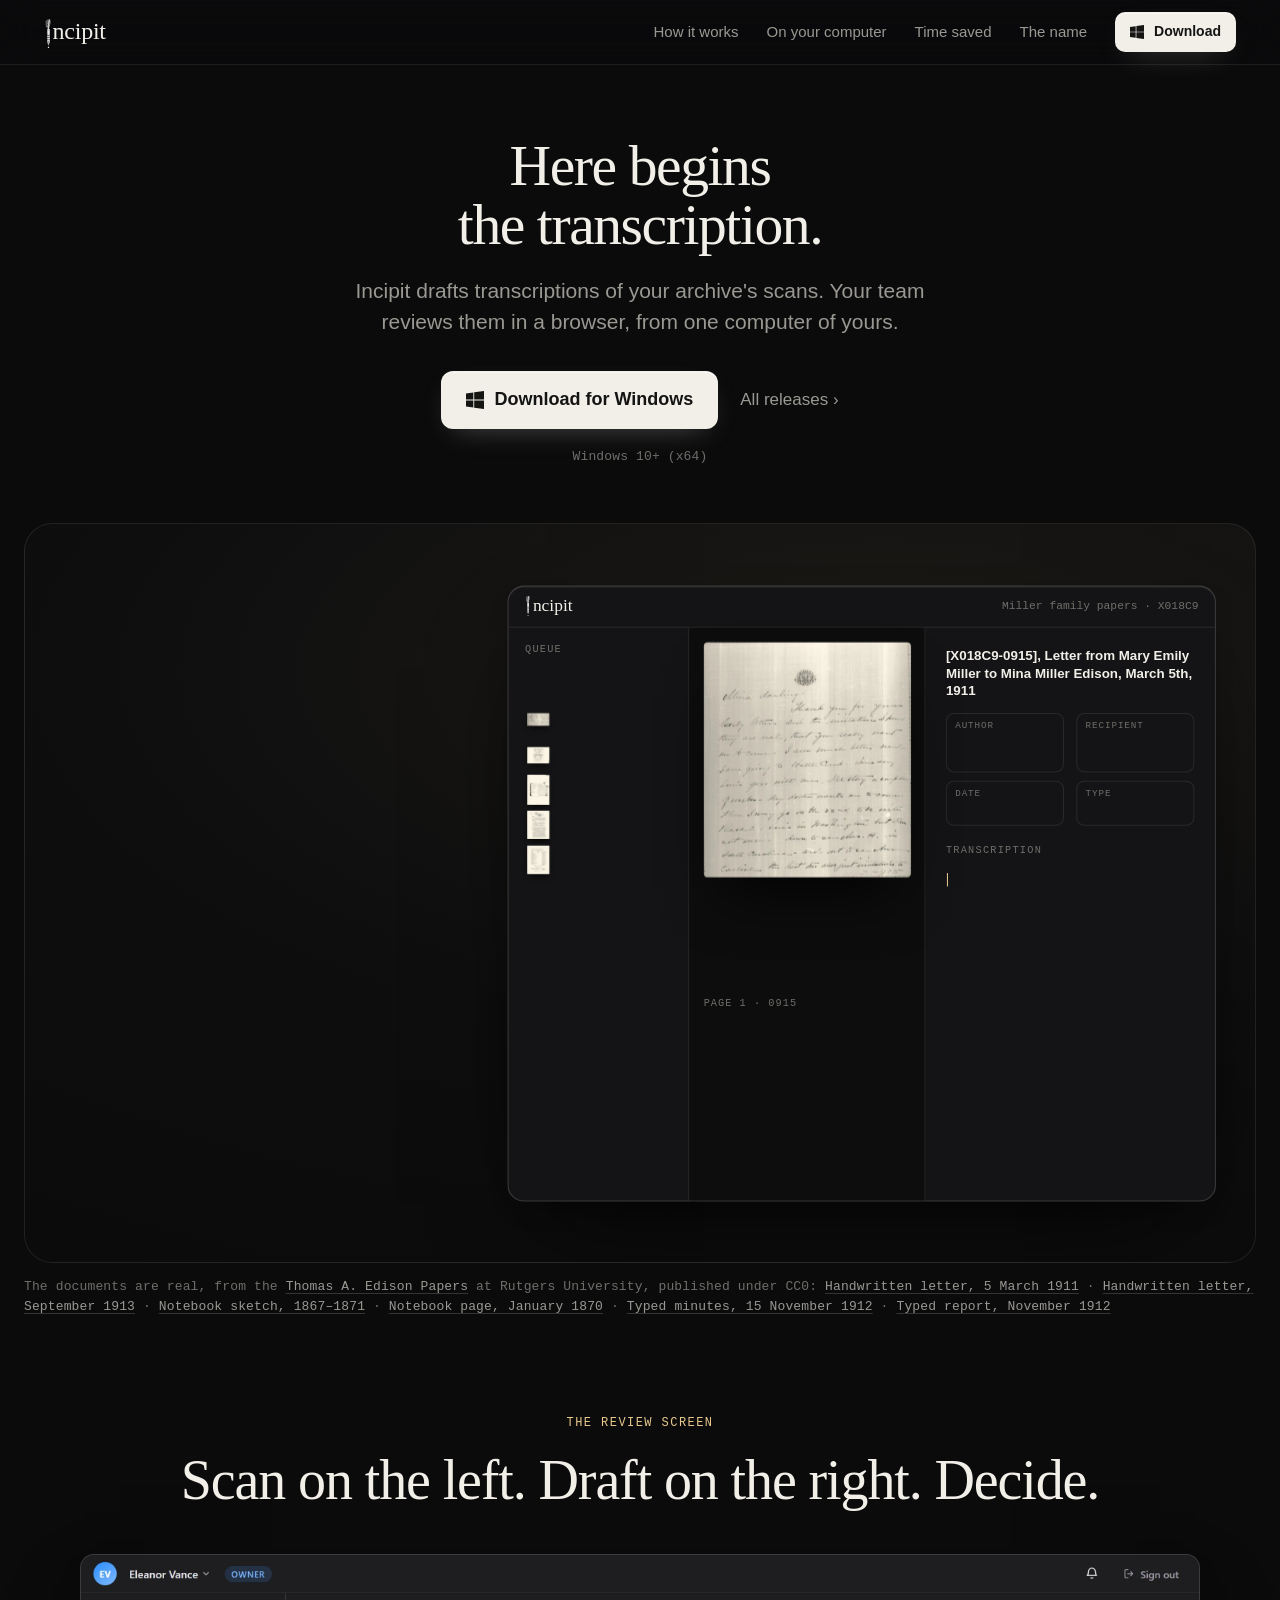
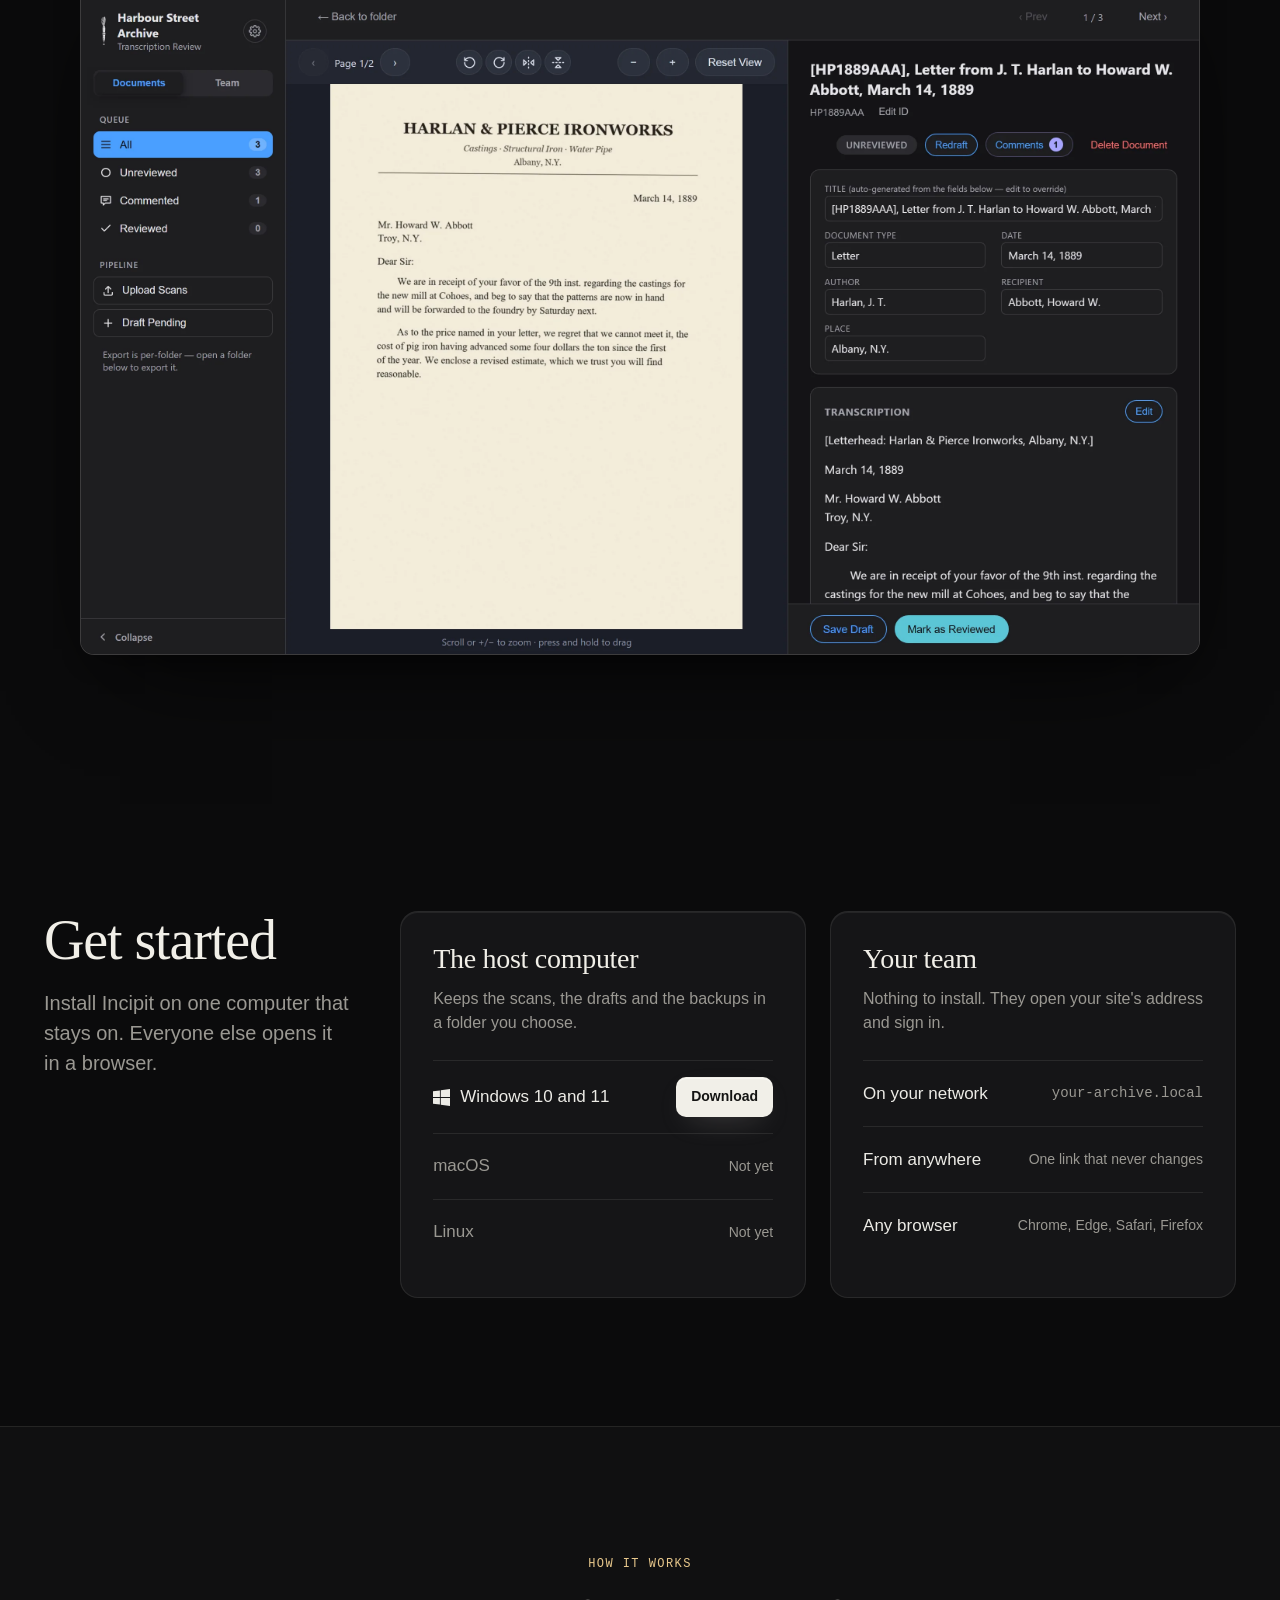
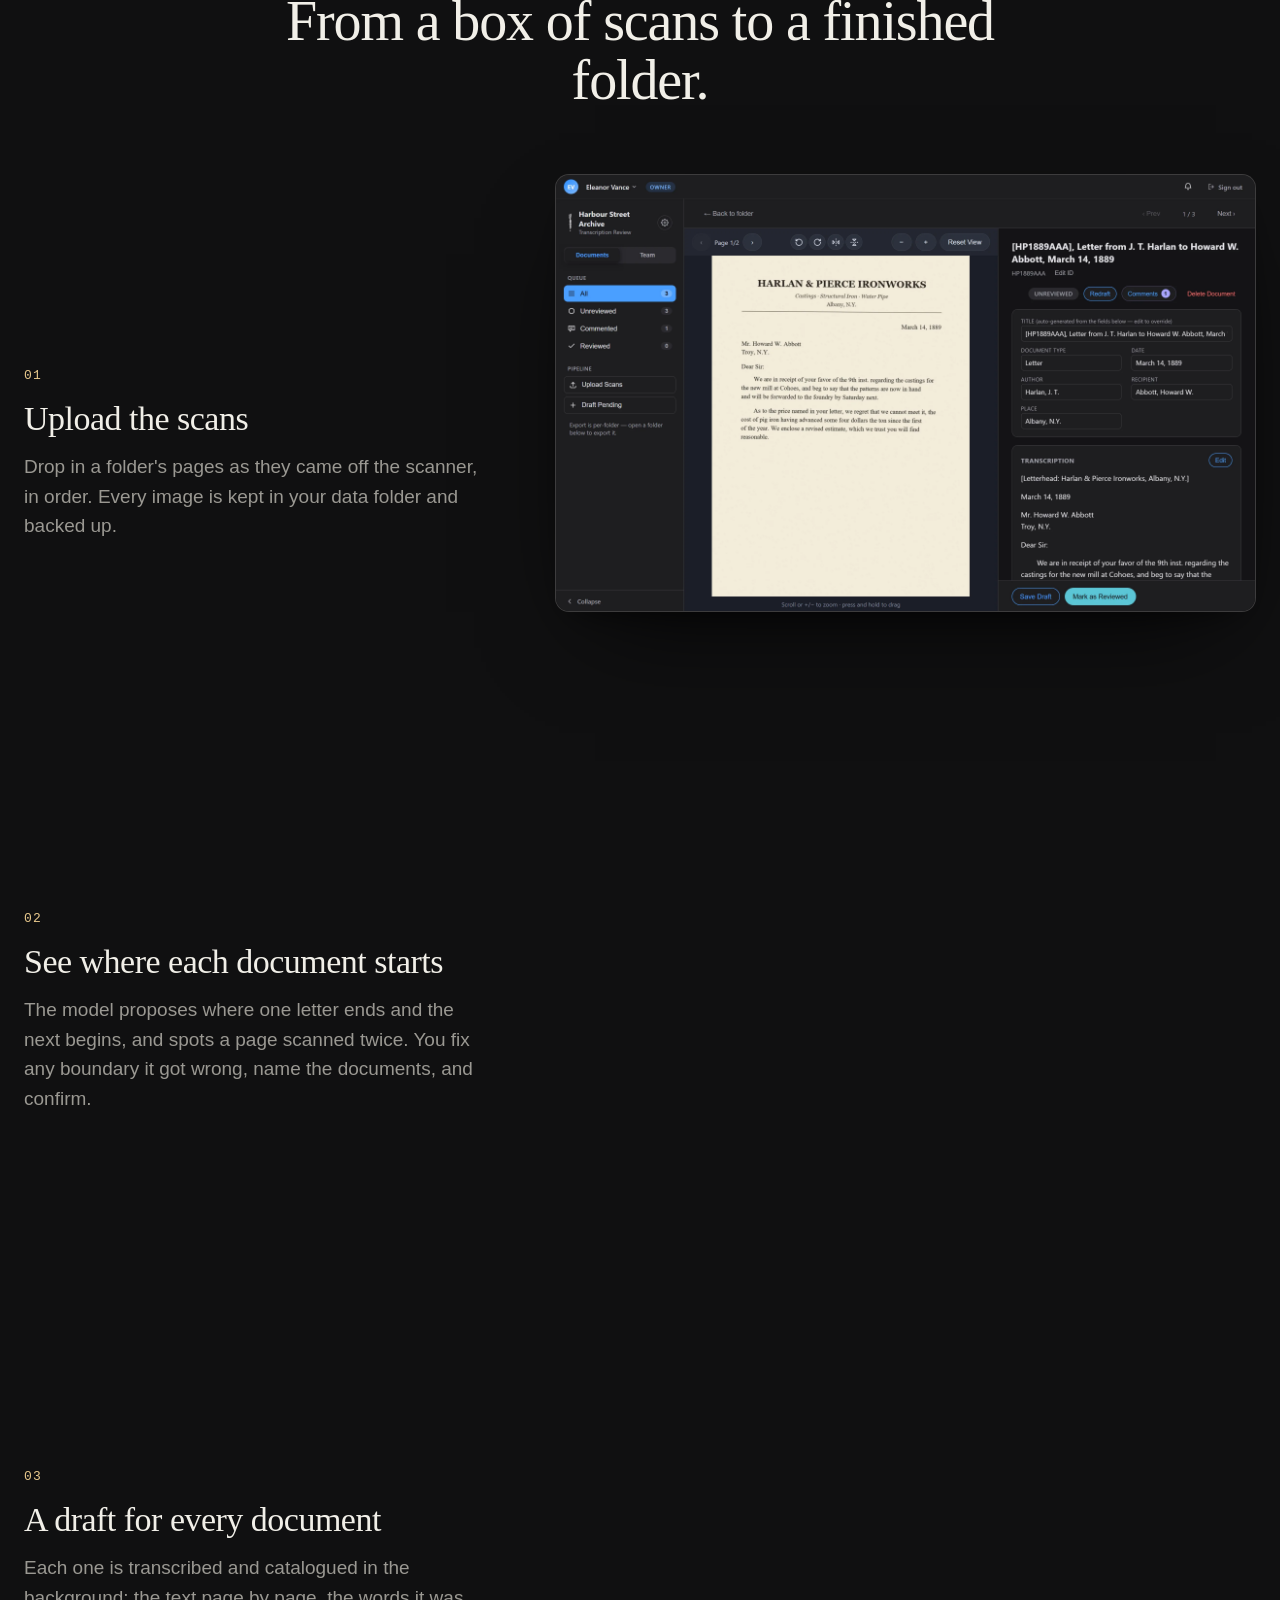
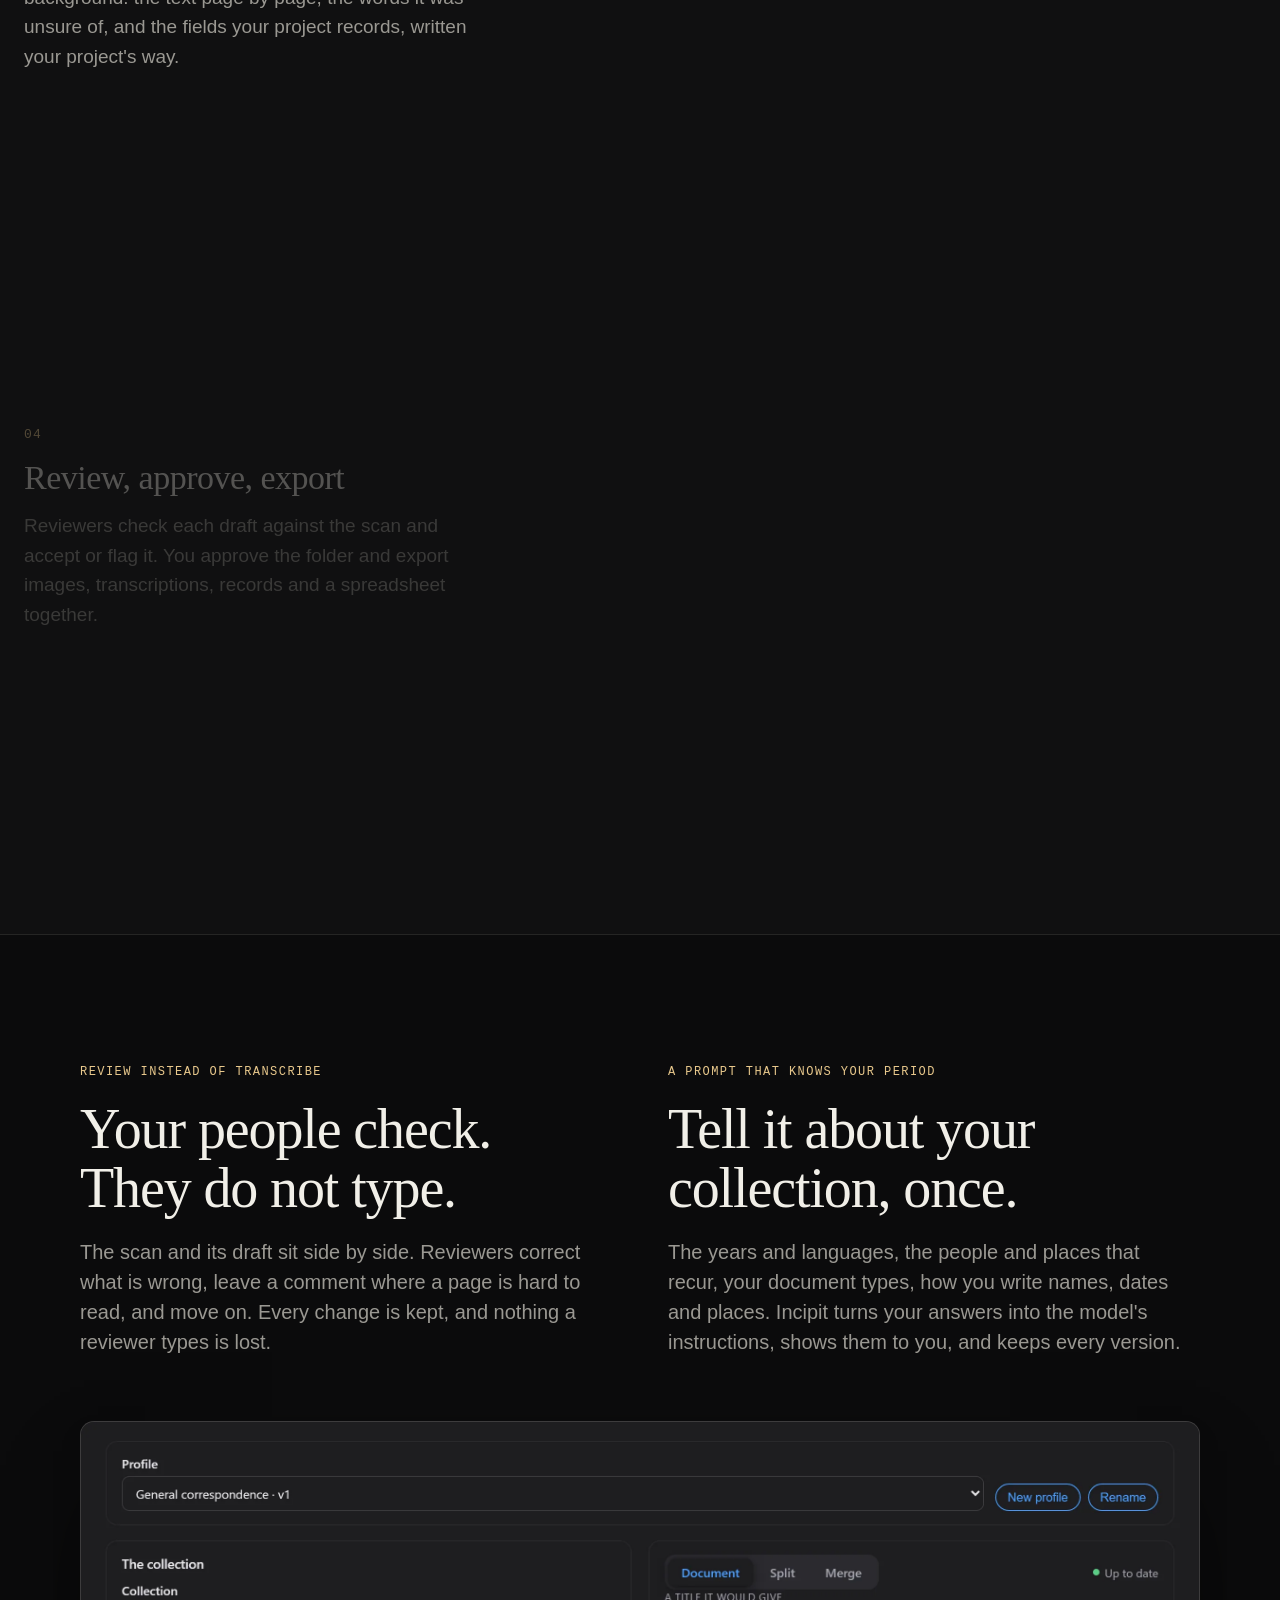
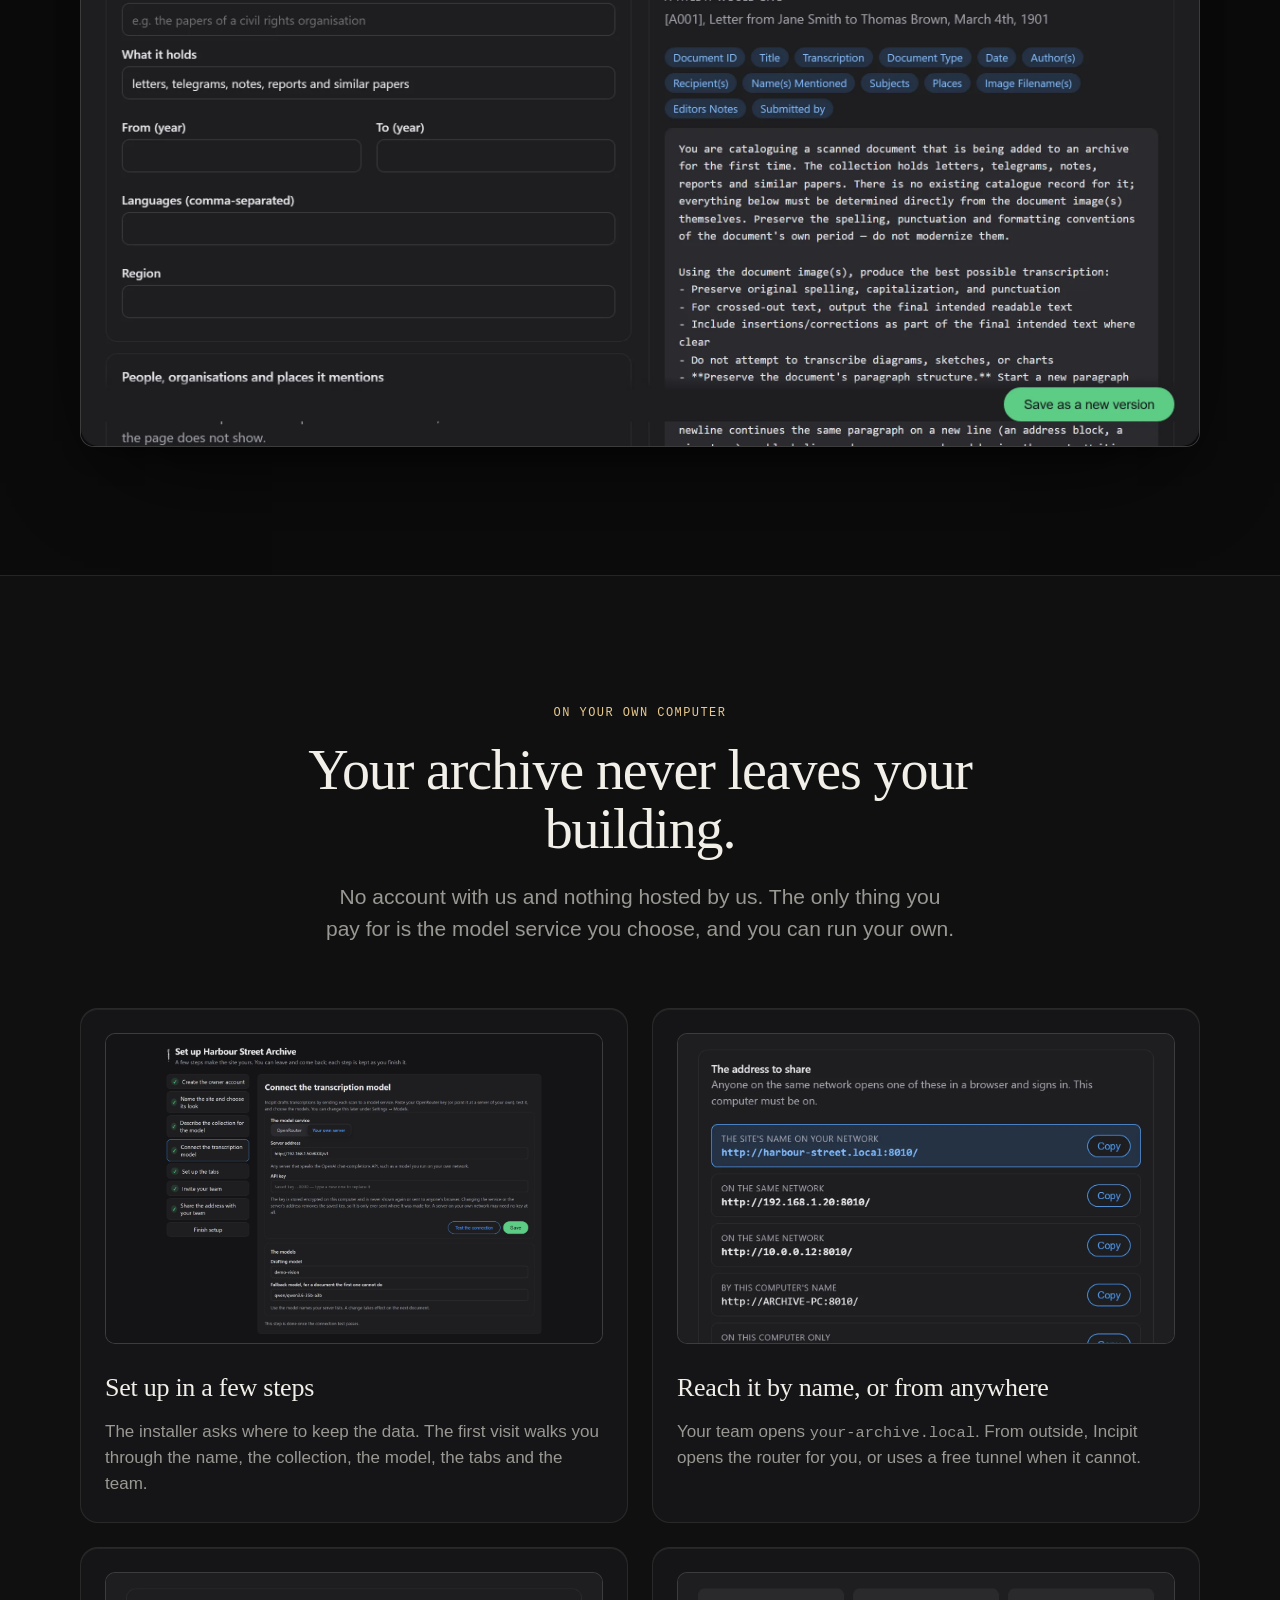
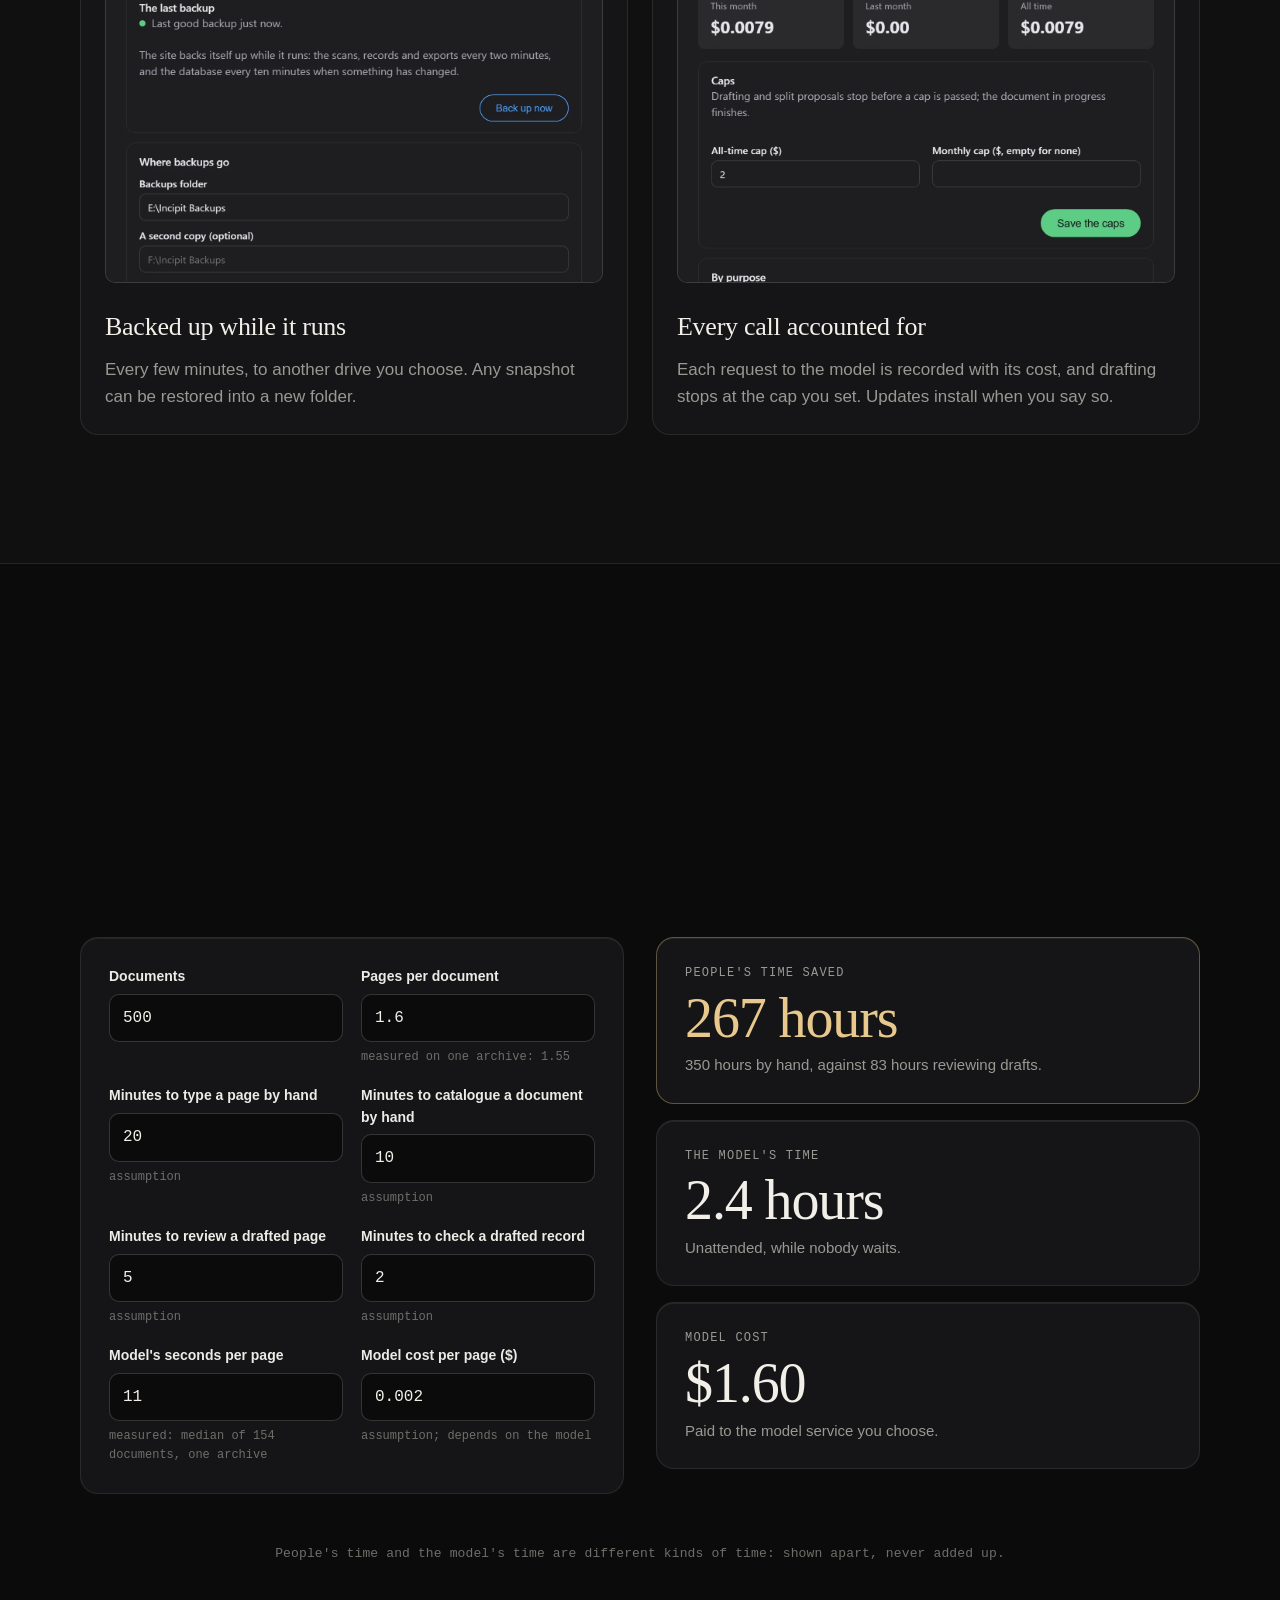
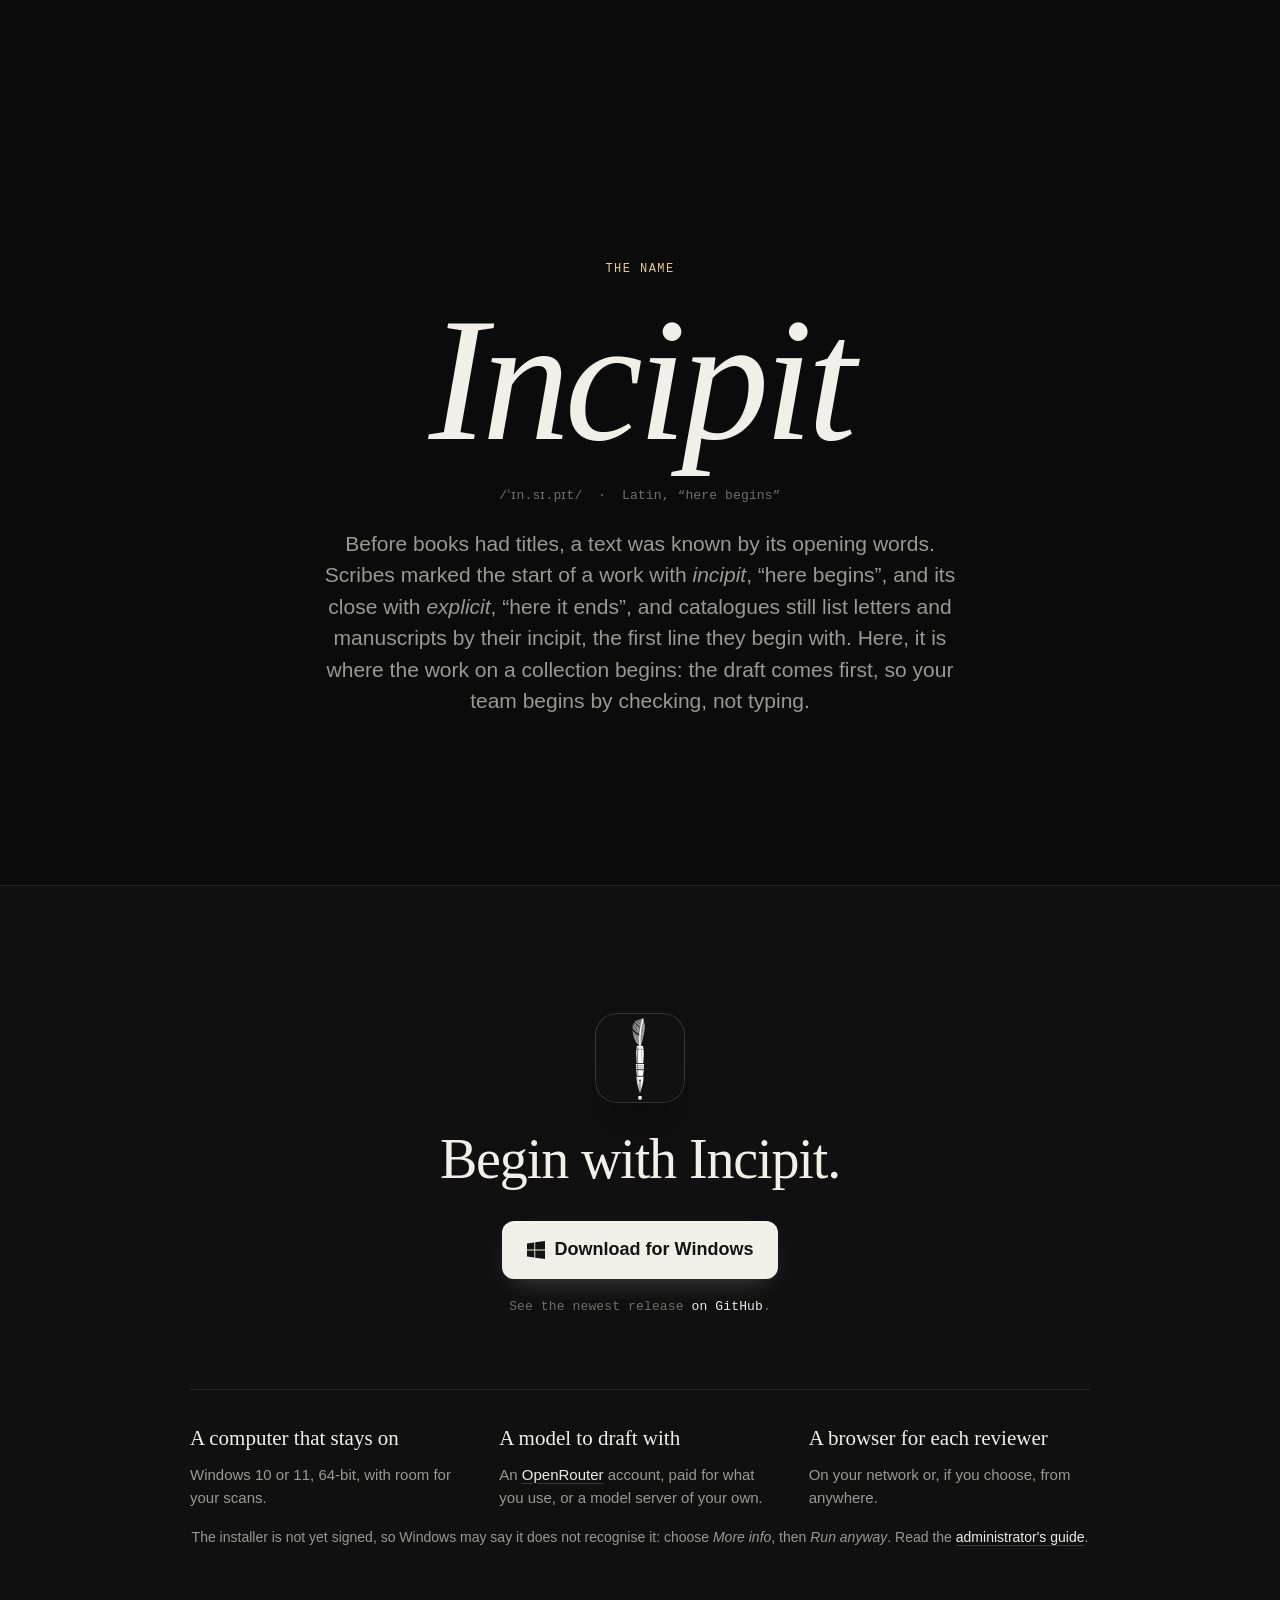
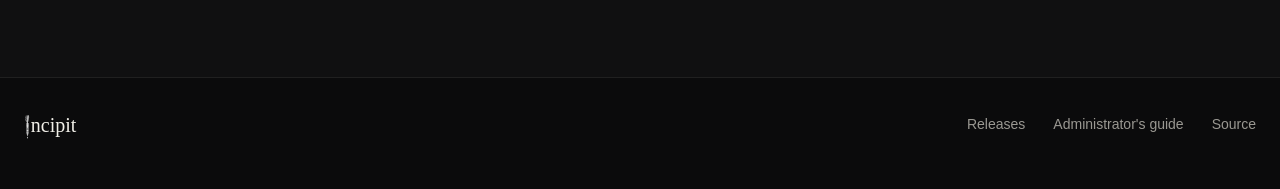
==== commit 6c0ae5b0: "Show six real Edison Papers documents going into the window on the download page" ====
--- a/site/index.html
+++ b/site/index.html
@@ -5,6 +5,7 @@
 <meta name="viewport" content="width=device-width, initial-scale=1">
 <title>Download Incipit</title>
 <meta name="description" content="Incipit drafts transcriptions of your archive's scans and your team reviews them in a browser. Install it on one computer of yours.">
+<meta name="theme-color" content="#0b0b0c">
 <link rel="icon" href="favicon.svg" type="image/svg+xml">
 <link rel="stylesheet" href="site.css">
 <script>document.documentElement.classList.add("js");</script>
@@ -13,7 +14,6 @@
 
 <svg width="0" height="0" style="position:absolute" aria-hidden="true">
   <symbol id="windows" viewBox="0 0 16 16"><path d="M0 2.2 6.5 1.3v6.3H0zM7.3 1.2 16 0v7.6H7.3zM0 8.4h6.5v6.3L0 13.8zM7.3 8.4H16V16l-8.7-1.2z" fill="currentColor"/></symbol>
-  <symbol id="arrow" viewBox="0 0 16 16"><path d="M8 2v9m0 0 3.5-3.5M8 11 4.5 7.5M3 14h10" stroke="currentColor" stroke-width="1.6" fill="none" stroke-linecap="round" stroke-linejoin="round"/></symbol>
 </svg>
 
 <header class="nav" id="top">
@@ -25,7 +25,7 @@
       <a href="#time">Time saved</a>
       <a href="#name">The name</a>
     </nav>
-    <a class="button button-dark button-small" href="https://github.com/parthaped/incipit/releases/latest" data-download>
+    <a class="button button-small" href="https://github.com/parthaped/incipit/releases/latest" data-download>
       <svg class="icon"><use href="#windows"/></svg>Download</a>
   </div>
 </header>
@@ -33,26 +33,69 @@
 <main>
 
   <section class="hero">
-    <img src="favicon.svg" alt="" class="app-icon rise">
-    <h1 class="display rise">Download Incipit</h1>
-    <p class="hero-sub rise">Draft transcriptions of your archive's scans. Your team reviews them in a browser.</p>
-    <div class="hero-actions rise">
-      <a class="button button-dark button-large" href="https://github.com/parthaped/incipit/releases/latest" data-download>
-        <svg class="icon"><use href="#windows"/></svg>Download for Windows</a>
-      <a class="button button-quiet button-large" href="https://github.com/parthaped/incipit/releases">All releases</a>
-    </div>
-    <p class="meta rise" data-version>Windows 10 and 11, 64-bit</p>
+    <div class="hero-copy">
+      <h1 class="display rise">Here begins<br>the transcription.</h1>
+      <p class="hero-sub rise">Incipit drafts transcriptions of your archive's scans. Your team reviews them in a browser,
+        from one computer of yours.</p>
+      <div class="hero-actions rise">
+        <a class="button button-large" href="https://github.com/parthaped/incipit/releases/latest" data-download>
+          <svg class="icon"><use href="#windows"/></svg>Download for Windows</a>
+        <a class="link-quiet" href="https://github.com/parthaped/incipit/releases">All releases</a>
+      </div>
+      <p class="mono-line rise" data-version>Windows 10+ (x64)</p>
+    </div>
+
+    <div class="desk-wrap rise" role="img" aria-label="Six real documents from the Thomas A. Edison Papers go into Incipit, and a handwritten letter comes out transcribed.">
+      <div class="desk" id="desk">
+        <div class="window" aria-hidden="true">
+          <div class="window-bar"><img src="logo.svg" alt="" class="pen"><span>ncipit</span><span class="window-crumb">Miller family papers &middot; X018C9</span></div>
+          <div class="window-body">
+            <div class="queue">
+              <div class="queue-head">Queue</div>
+              <div class="queue-row" data-row="letter"><span class="queue-id">0915</span>Letter &middot; 1911</div>
+              <div class="queue-row" data-row="letter-2"><span class="queue-id">0939</span>Letter &middot; 1913</div>
+              <div class="queue-row" data-row="sketch"><span class="queue-id">NP001</span>Sketch &middot; 1869</div>
+              <div class="queue-row" data-row="notebook"><span class="queue-id">NP001</span>Notebook &middot; 1870</div>
+              <div class="queue-row" data-row="minutes"><span class="queue-id">E1259CF</span>Minutes &middot; 1912</div>
+              <div class="queue-row" data-row="report"><span class="queue-id">E1259CM</span>Report &middot; 1912</div>
+            </div>
+            <div class="scan-pane"><div class="scan-caption">Page 1 &middot; 0915</div></div>
+            <div class="draft-pane">
+              <div class="draft-title">[X018C9-0915], Letter from Mary Emily Miller to Mina Miller Edison, March 5th, 1911</div>
+              <div class="fields">
+                <div class="field"><span>Author</span><b data-field>Miller, Mary Emily</b></div>
+                <div class="field"><span>Recipient</span><b data-field>Edison, Mina Miller (Mrs Thomas A.)</b></div>
+                <div class="field"><span>Date</span><b data-field>1911-03-05</b></div>
+                <div class="field"><span>Type</span><b data-field>Letter</b></div>
+              </div>
+              <div class="draft-label">Transcription</div>
+              <div class="draft-text" id="draft-text"></div>
+              <div class="draft-done" data-done><span class="tick">&#10003;</span>Ready to review</div>
+            </div>
+          </div>
+        </div>
+        <img class="doc" data-doc="letter-2" src="documents/letter-2.webp" alt="" width="720" height="418"
+          style="--x0:230px;--y0:600px;--r0:6deg;--s0:1;--x1:489px;--y1:184px;--r1:0deg;--s1:.11;--d:2s">
+        <img class="doc" data-doc="sketch" src="documents/sketch.webp" alt="" width="720" height="536"
+          style="--x0:230px;--y0:24px;--r0:4deg;--s0:1.2;--x1:489px;--y1:217px;--r1:0deg;--s1:.11;--d:2.15s">
+        <img class="doc" data-doc="notebook" src="documents/notebook.webp" alt="" width="720" height="968"
+          style="--x0:30px;--y0:380px;--r0:-5deg;--s0:1;--x1:489px;--y1:244px;--r1:0deg;--s1:.11;--d:2.3s">
+        <img class="doc" data-doc="minutes" src="documents/minutes.webp" alt="" width="720" height="909"
+          style="--x0:250px;--y0:250px;--r0:7deg;--s0:1.1;--x1:489px;--y1:279px;--r1:0deg;--s1:.11;--d:2.45s">
+        <img class="doc" data-doc="report" src="documents/report.webp" alt="" width="720" height="922"
+          style="--x0:280px;--y0:380px;--r0:-6deg;--s0:1;--x1:489px;--y1:313px;--r1:0deg;--s1:.11;--d:2.6s">
+        <img class="doc" data-doc="letter" src="documents/letter.webp" alt="" width="720" height="816"
+          style="--x0:40px;--y0:60px;--r0:-9deg;--s0:1.3;--x1:661px;--y1:115px;--r1:0deg;--s1:1.01;--d:2.8s">
+      </div>
+    </div>
+    <p class="credit mono-line">The documents are real, from the <a href="https://edisondigital.rutgers.edu/">Thomas A. Edison Papers</a>
+      at Rutgers University, published under CC0: <span data-credits></span></p>
   </section>
 
   <section class="showcase">
-    <figure class="stage-card rise-late">
-      <div class="frame">
-        <picture>
-          <source srcset="screens/review-dark.webp" media="(prefers-color-scheme: dark)">
-          <img src="screens/review-light.webp" width="1440" height="900" alt="The review screen: a scanned letter on the left, its drafted transcription and catalogue fields on the right.">
-        </picture>
-      </div>
-    </figure>
+    <p class="eyebrow reveal">The review screen</p>
+    <h2 class="display-2 reveal">Scan on the left. Draft on the right. Decide.</h2>
+    <figure class="frame wide reveal"><img src="screens/review-dark.webp" width="1440" height="900" alt="The review screen: a scanned letter on the left, its drafted transcription and catalogue fields on the right."></figure>
   </section>
 
   <section class="start" id="start">
@@ -60,27 +103,25 @@
       <h2 class="display-2">Get started</h2>
       <p class="lede-left">Install Incipit on one computer that stays on. Everyone else opens it in a browser.</p>
     </div>
-    <div class="start-cards">
-      <article class="panel reveal">
-        <h3 class="display-3">The host computer</h3>
-        <p class="panel-sub">Keeps the scans, the drafts and the backups in a folder you choose.</p>
-        <ul class="rows">
-          <li><span class="row-name"><svg class="icon"><use href="#windows"/></svg>Windows 10 and 11</span>
-            <a class="button button-outline button-small" href="https://github.com/parthaped/incipit/releases/latest" data-download>Download</a></li>
-          <li><span class="row-name muted">macOS</span><span class="row-note">Not yet</span></li>
-          <li><span class="row-name muted">Linux</span><span class="row-note">Not yet</span></li>
-        </ul>
-      </article>
-      <article class="panel reveal">
-        <h3 class="display-3">Your team</h3>
-        <p class="panel-sub">Nothing to install. They open your site's address and sign in.</p>
-        <ul class="rows">
-          <li><span class="row-name">On your network</span><span class="row-note mono">your-archive.local</span></li>
-          <li><span class="row-name">From anywhere</span><span class="row-note">One link that never changes</span></li>
-          <li><span class="row-name">Any browser</span><span class="row-note">Chrome, Edge, Safari, Firefox</span></li>
-        </ul>
-      </article>
-    </div>
+    <article class="panel reveal">
+      <h3 class="display-3">The host computer</h3>
+      <p class="panel-sub">Keeps the scans, the drafts and the backups in a folder you choose.</p>
+      <ul class="rows">
+        <li><span class="row-name"><svg class="icon"><use href="#windows"/></svg>Windows 10 and 11</span>
+          <a class="button button-small" href="https://github.com/parthaped/incipit/releases/latest" data-download>Download</a></li>
+        <li><span class="row-name muted">macOS</span><span class="row-note">Not yet</span></li>
+        <li><span class="row-name muted">Linux</span><span class="row-note">Not yet</span></li>
+      </ul>
+    </article>
+    <article class="panel reveal">
+      <h3 class="display-3">Your team</h3>
+      <p class="panel-sub">Nothing to install. They open your site's address and sign in.</p>
+      <ul class="rows">
+        <li><span class="row-name">On your network</span><span class="row-note mono">your-archive.local</span></li>
+        <li><span class="row-name">From anywhere</span><span class="row-note">One link that never changes</span></li>
+        <li><span class="row-name">Any browser</span><span class="row-note">Chrome, Edge, Safari, Firefox</span></li>
+      </ul>
+    </article>
   </section>
 
   <section class="story" id="how">
@@ -91,25 +132,25 @@
     <div class="steps">
       <ol class="steps-copy">
         <li class="step" data-screen="queue">
-          <span class="step-number">1</span>
+          <span class="step-number">01</span>
           <h3>Upload the scans</h3>
           <p>Drop in a folder's pages as they came off the scanner, in order. Every image is kept in your data folder and
             backed up.</p>
         </li>
         <li class="step" data-screen="split">
-          <span class="step-number">2</span>
+          <span class="step-number">02</span>
           <h3>See where each document starts</h3>
           <p>The model proposes where one letter ends and the next begins, and spots a page scanned twice. You fix any
             boundary it got wrong, name the documents, and confirm.</p>
         </li>
         <li class="step" data-screen="review">
-          <span class="step-number">3</span>
+          <span class="step-number">03</span>
           <h3>A draft for every document</h3>
           <p>Each one is transcribed and catalogued in the background: the text page by page, the words it was unsure of,
             and the fields your project records, written your project's way.</p>
         </li>
         <li class="step" data-screen="team">
-          <span class="step-number">4</span>
+          <span class="step-number">04</span>
           <h3>Review, approve, export</h3>
           <p>Reviewers check each draft against the scan and accept or flag it. You approve the folder and export images,
             transcriptions, records and a spreadsheet together.</p>
@@ -117,10 +158,10 @@
       </ol>
       <div class="steps-stage" aria-hidden="true">
         <figure class="frame stage">
-          <picture class="stage-shot is-on" data-for="queue"><source srcset="screens/queue-dark.webp" media="(prefers-color-scheme: dark)"><img src="screens/queue-light.webp" alt="" width="1440" height="900" loading="lazy"></picture>
-          <picture class="stage-shot" data-for="split"><source srcset="screens/split-dark.webp" media="(prefers-color-scheme: dark)"><img src="screens/split-light.webp" alt="" width="1440" height="900" loading="lazy"></picture>
-          <picture class="stage-shot" data-for="review"><source srcset="screens/review-dark.webp" media="(prefers-color-scheme: dark)"><img src="screens/review-light.webp" alt="" width="1440" height="900" loading="lazy"></picture>
-          <picture class="stage-shot" data-for="team"><source srcset="screens/team-dark.webp" media="(prefers-color-scheme: dark)"><img src="screens/team-light.webp" alt="" width="1440" height="900" loading="lazy"></picture>
+          <img class="stage-shot is-on" data-for="queue" src="screens/queue-dark.webp" alt="" width="1440" height="900" loading="lazy">
+          <img class="stage-shot" data-for="split" src="screens/split-dark.webp" alt="" width="1440" height="900" loading="lazy">
+          <img class="stage-shot" data-for="review" src="screens/review-dark.webp" alt="" width="1440" height="900" loading="lazy">
+          <img class="stage-shot" data-for="team" src="screens/team-dark.webp" alt="" width="1440" height="900" loading="lazy">
         </figure>
       </div>
     </div>
@@ -142,12 +183,7 @@
           every version.</p>
       </div>
     </div>
-    <figure class="frame wide reveal">
-      <picture>
-        <source srcset="screens/settings-prompt-dark.webp" media="(prefers-color-scheme: dark)">
-        <img src="screens/settings-prompt-light.webp" width="1440" height="900" loading="lazy" alt="The prompt builder: questions on the left, the compiled prompt on the right.">
-      </picture>
-    </figure>
+    <figure class="frame wide reveal"><img src="screens/settings-prompt-dark.webp" width="1440" height="900" loading="lazy" alt="The prompt builder: questions on the left, the compiled prompt on the right."></figure>
   </section>
 
   <section class="yours" id="yours">
@@ -159,24 +195,24 @@
     </div>
     <div class="cards">
       <article class="card reveal">
-        <figure class="frame small"><picture><source srcset="screens/wizard-dark.webp" media="(prefers-color-scheme: dark)"><img src="screens/wizard-light.webp" width="1440" height="900" loading="lazy" alt="The setup steps."></picture></figure>
+        <figure class="frame small"><img src="screens/wizard-dark.webp" width="1440" height="900" loading="lazy" alt="The setup steps."></figure>
         <h3>Set up in a few steps</h3>
         <p>The installer asks where to keep the data. The first visit walks you through the name, the collection, the model,
           the tabs and the team.</p>
       </article>
       <article class="card reveal">
-        <figure class="frame small"><picture><source srcset="screens/settings-access-dark.webp" media="(prefers-color-scheme: dark)"><img src="screens/settings-access-light.webp" width="1440" height="900" loading="lazy" alt="Settings, Access."></picture></figure>
+        <figure class="frame small"><img src="screens/settings-access-dark.webp" width="1440" height="900" loading="lazy" alt="Settings, Access."></figure>
         <h3>Reach it by name, or from anywhere</h3>
         <p>Your team opens <span class="mono">your-archive.local</span>. From outside, Incipit opens the router for you, or
           uses a free tunnel when it cannot.</p>
       </article>
       <article class="card reveal">
-        <figure class="frame small"><picture><source srcset="screens/settings-backups-dark.webp" media="(prefers-color-scheme: dark)"><img src="screens/settings-backups-light.webp" width="1440" height="900" loading="lazy" alt="Settings, Backups."></picture></figure>
+        <figure class="frame small"><img src="screens/settings-backups-dark.webp" width="1440" height="900" loading="lazy" alt="Settings, Backups."></figure>
         <h3>Backed up while it runs</h3>
         <p>Every few minutes, to another drive you choose. Any snapshot can be restored into a new folder.</p>
       </article>
       <article class="card reveal">
-        <figure class="frame small"><picture><source srcset="screens/settings-usage-dark.webp" media="(prefers-color-scheme: dark)"><img src="screens/settings-usage-light.webp" width="1440" height="900" loading="lazy" alt="Settings, Usage."></picture></figure>
+        <figure class="frame small"><img src="screens/settings-usage-dark.webp" width="1440" height="900" loading="lazy" alt="Settings, Usage."></figure>
         <h3>Every call accounted for</h3>
         <p>Each request to the model is recorded with its cost, and drafting stops at the cap you set. Updates install when
           you say so.</p>
@@ -219,7 +255,7 @@
           <span class="result-note">Paid to the model service you choose.</span>
         </div>
       </div>
-      <p class="meta">People's time and the model's time are different kinds of time, so they are shown apart and never added up.</p>
+      <p class="mono-line">People's time and the model's time are different kinds of time: shown apart, never added up.</p>
     </form>
   </section>
 
@@ -227,7 +263,7 @@
     <div class="name-inner reveal">
       <p class="eyebrow">The name</p>
       <p class="name-word">Incipit</p>
-      <p class="name-pron">/ˈɪn.sɪ.pɪt/ &nbsp;·&nbsp; Latin, “here begins”</p>
+      <p class="mono-line">/ˈɪn.sɪ.pɪt/ &nbsp;·&nbsp; Latin, “here begins”</p>
       <p class="lede">Before books had titles, a text was known by its opening words. Scribes marked the start of a work
         with <em>incipit</em>, “here begins”, and its close with <em>explicit</em>, “here it ends”, and catalogues still
         list letters and manuscripts by their incipit, the first line they begin with. Here, it is where the work on a
@@ -237,11 +273,11 @@
 
   <section class="download" id="download">
     <div class="download-card reveal">
-      <img src="favicon.svg" alt="" class="app-icon app-icon-small">
+      <img src="favicon.svg" alt="" class="app-icon">
       <h2 class="display-2">Begin with Incipit.</h2>
-      <a class="button button-dark button-large" href="https://github.com/parthaped/incipit/releases/latest" data-download>
+      <a class="button button-large" href="https://github.com/parthaped/incipit/releases/latest" data-download>
         <svg class="icon"><use href="#windows"/></svg>Download for Windows</a>
-      <p class="meta" data-release>Windows 10 and 11, 64-bit</p>
+      <p class="mono-line" data-release>Windows 10+ (x64)</p>
       <details class="release-notes" data-notes hidden><summary>What's new</summary><div data-notes-body></div></details>
       <div class="needs">
         <div><h3>A computer that stays on</h3><p>Windows 10 or 11, 64-bit, with room for your scans.</p></div>
--- a/site/site.css
+++ b/site/site.css
@@ -1,128 +1,158 @@
-/* The download page. Download first, then the product: warm paper, ink-dark buttons, a serif display
-   face for an archive's product, the program's own screens as the only imagery. Motion is transforms
-   and opacity, and rests for readers who prefer less. */
+/* The download page: an archivist's dark table, paper-cream type and buttons, the program's own screens
+   as the only imagery, monospace for the small facts. Motion is transforms and opacity, and rests for
+   readers who prefer less. The page is dark by design, whatever the reader's theme. */
 
 :root {
-  --paper: #faf9f6;
-  --paper-2: #f2f0ea;
-  --panel: #ffffff;
-  --ink: #141413;
-  --text: #1f1e1c;
-  --muted: #6b6a66;
-  --hairline: rgba(20, 20, 19, 0.1);
-  --hairline-strong: rgba(20, 20, 19, 0.16);
-  --accent: #0b63ce;
-  --button: #141413;
-  --button-text: #faf9f6;
-  --shadow-lg: 0 40px 100px -40px rgba(31, 30, 28, 0.35), 0 12px 30px -18px rgba(31, 30, 28, 0.18);
-  --shadow-sm: 0 1px 2px rgba(31, 30, 28, 0.06), 0 8px 24px -16px rgba(31, 30, 28, 0.2);
-  --stage: linear-gradient(160deg, #ece7dc 0%, #e2dccf 55%, #d8d1c2 100%);
-  --radius: 20px;
+  --bg: #0b0b0c;
+  --bg-2: #101011;
+  --panel: #151517;
+  --paper: #f1efe8;
+  --text: #ecebe6;
+  --muted: #9a9892;
+  --dim: #6f6e69;
+  --hairline: rgba(241, 239, 232, 0.09);
+  --hairline-strong: rgba(241, 239, 232, 0.18);
+  --accent: #e8c88c;
+  --shadow: 0 40px 100px -40px rgba(0, 0, 0, 0.9), 0 12px 30px -18px rgba(0, 0, 0, 0.7);
+  --glow: inset 0 1px 0 rgba(241, 239, 232, 0.07);
+  --radius: 18px;
   --ease: cubic-bezier(0.22, 0.8, 0.2, 1);
-  --serif: ui-serif, "New York", "Iowan Old Style", "Charter", Georgia, "Times New Roman", serif;
+  --serif: ui-serif, "New York", "Iowan Old Style", Charter, Georgia, "Times New Roman", serif;
   --sans: -apple-system, BlinkMacSystemFont, "Segoe UI Variable Text", "Segoe UI", Roboto, Helvetica, Arial, sans-serif;
-  --mono: ui-monospace, "SF Mono", "Cascadia Mono", Consolas, monospace;
-  --pen-filter: none;
-  color-scheme: light dark;
-}
-
-@media (prefers-color-scheme: dark) {
-  :root {
-    --paper: #131312;
-    --paper-2: #1a1a18;
-    --panel: #1f1f1d;
-    --ink: #f4f2ec;
-    --text: #ecebe6;
-    --muted: #a3a29c;
-    --hairline: rgba(244, 242, 236, 0.1);
-    --hairline-strong: rgba(244, 242, 236, 0.18);
-    --accent: #6aa8ff;
-    --button: #f4f2ec;
-    --button-text: #141413;
-    --shadow-lg: 0 40px 100px -40px rgba(0, 0, 0, 0.9), 0 12px 30px -18px rgba(0, 0, 0, 0.7);
-    --shadow-sm: 0 1px 2px rgba(0, 0, 0, 0.4), 0 8px 24px -16px rgba(0, 0, 0, 0.7);
-    --stage: linear-gradient(160deg, #2a2823 0%, #23211d 55%, #1c1b18 100%);
-    --pen-filter: invert(1);
-  }
-  /* The icon's ink tile would vanish into the dark page; a fine light edge keeps its shape. */
-  :root .app-icon { box-shadow: 0 30px 60px -24px rgba(0, 0, 0, 0.9), 0 0 0 1px rgba(244, 242, 236, 0.16); }
+  --mono: ui-monospace, "SF Mono", "Cascadia Mono", Consolas, "Liberation Mono", monospace;
+  color-scheme: dark;
 }
 
 * { box-sizing: border-box; }
-html { scroll-behavior: smooth; -webkit-text-size-adjust: 100%; }
-body { margin: 0; background: var(--paper); color: var(--text); font-family: var(--sans); font-size: 17px; line-height: 1.55;
+html { scroll-behavior: smooth; -webkit-text-size-adjust: 100%; background: var(--bg); }
+body { margin: 0; background: var(--bg); color: var(--text); font-family: var(--sans); font-size: 17px; line-height: 1.55;
   -webkit-font-smoothing: antialiased; text-rendering: optimizeLegibility; overflow-x: hidden; }
 img { display: block; max-width: 100%; height: auto; }
-a { color: var(--accent); text-decoration: none; }
+a { color: var(--text); text-decoration: none; }
 a:hover { text-decoration: underline; text-underline-offset: 3px; }
 h1, h2, h3 { margin: 0; }
-.pen { filter: var(--pen-filter); }
-.mono { font-family: var(--mono); font-size: 0.92em; }
+.pen { filter: invert(1); }
+.mono { font-family: var(--mono); font-size: 0.9em; }
 .muted { color: var(--muted); }
 .icon { width: 1em; height: 1em; flex: none; }
 
 /* ---------- navigation ---------- */
-.nav { position: sticky; top: 0; z-index: 20; background: color-mix(in srgb, var(--paper) 82%, transparent);
-  backdrop-filter: saturate(160%) blur(18px); -webkit-backdrop-filter: saturate(160%) blur(18px); border-bottom: 1px solid var(--hairline); }
-.nav-inner { max-width: 1200px; margin: 0 auto; padding: 0 24px; height: 64px; display: flex; align-items: center; gap: 28px; }
-.nav-brand { display: inline-flex; align-items: flex-end; color: var(--ink); font-family: var(--serif); font-size: 24px; letter-spacing: -0.01em; }
+.nav { position: sticky; top: 0; z-index: 20; background: rgba(11, 11, 12, 0.72); backdrop-filter: saturate(140%) blur(18px);
+  -webkit-backdrop-filter: saturate(140%) blur(18px); border-bottom: 1px solid var(--hairline); }
+.nav-inner { max-width: 1240px; margin: 0 auto; padding: 0 24px; height: 64px; display: flex; align-items: center; gap: 28px; }
+.nav-brand { display: inline-flex; align-items: flex-end; color: var(--paper); font-family: var(--serif); font-size: 24px; letter-spacing: -0.01em; }
 .nav-brand:hover { text-decoration: none; }
 .nav-brand .pen { height: 30px; width: auto; transform: translateY(-2px); }
 .nav-links { display: flex; gap: 28px; margin-left: auto; font-size: 15px; }
-.nav-links a { color: var(--text); opacity: 0.78; }
-.nav-links a:hover { opacity: 1; text-decoration: none; }
+.nav-links a { color: var(--muted); }
+.nav-links a:hover { color: var(--text); text-decoration: none; }
 
 /* ---------- buttons ---------- */
-.button { display: inline-flex; align-items: center; justify-content: center; gap: 10px; border-radius: 12px; font-weight: 500;
-  white-space: nowrap; border: 1px solid transparent; transition: transform 0.25s var(--ease), background 0.2s, box-shadow 0.25s var(--ease), border-color 0.2s; }
-.button:hover { text-decoration: none; transform: translateY(-1px); }
+.button { display: inline-flex; align-items: center; justify-content: center; gap: 10px; border-radius: 12px; font-weight: 600;
+  white-space: nowrap; background: var(--paper); color: #141413; border: 1px solid transparent;
+  box-shadow: 0 1px 0 rgba(255, 255, 255, 0.4) inset, 0 10px 30px -14px rgba(241, 239, 232, 0.35);
+  transition: transform 0.25s var(--ease), box-shadow 0.25s var(--ease), background 0.2s; }
+.button:hover { text-decoration: none; transform: translateY(-1px); background: #fff;
+  box-shadow: 0 1px 0 rgba(255, 255, 255, 0.5) inset, 0 16px 36px -14px rgba(241, 239, 232, 0.5); }
 .button:active { transform: translateY(0); }
-.button-dark { background: var(--button); color: var(--button-text); box-shadow: var(--shadow-sm); }
-.button-dark:hover { box-shadow: 0 2px 4px rgba(0, 0, 0, 0.08), 0 14px 30px -14px rgba(0, 0, 0, 0.45); }
-.button-quiet { background: var(--panel); color: var(--ink); border-color: var(--hairline-strong); }
-.button-quiet:hover { border-color: var(--ink); }
-.button-outline { background: transparent; color: var(--ink); border-color: var(--hairline-strong); }
-.button-outline:hover { border-color: var(--ink); }
 .button-large { padding: 14px 24px; font-size: 18px; }
 .button-small { padding: 8px 14px; font-size: 14px; border-radius: 10px; }
 .button:focus-visible { outline: 2px solid var(--accent); outline-offset: 3px; }
+.link-quiet { color: var(--muted); font-size: 17px; }
+.link-quiet:hover { color: var(--text); }
+.link-quiet::after { content: " ›"; }
 
 /* ---------- type ---------- */
-.display { font-family: var(--serif); font-weight: 500; font-size: clamp(54px, 9vw, 104px); line-height: 1; letter-spacing: -0.025em; color: var(--ink); }
-.display-2 { font-family: var(--serif); font-weight: 500; font-size: clamp(36px, 5.2vw, 60px); line-height: 1.05; letter-spacing: -0.02em; color: var(--ink); }
-.display-3 { font-family: var(--serif); font-weight: 500; font-size: 30px; line-height: 1.1; letter-spacing: -0.01em; color: var(--ink); }
-.eyebrow { font-size: 14px; font-weight: 600; letter-spacing: 0.08em; text-transform: uppercase; color: var(--muted); margin: 0 0 16px; }
+.display { font-family: var(--serif); font-weight: 500; font-size: clamp(42px, 4.5vw, 64px); line-height: 1.02; letter-spacing: -0.025em; color: var(--paper); }
+.display-2 { font-family: var(--serif); font-weight: 500; font-size: clamp(34px, 4.8vw, 56px); line-height: 1.06; letter-spacing: -0.02em; color: var(--paper); }
+.display-3 { font-family: var(--serif); font-weight: 500; font-size: 28px; line-height: 1.1; letter-spacing: -0.01em; color: var(--paper); }
+.eyebrow { font-family: var(--mono); font-size: 12px; letter-spacing: 0.12em; text-transform: uppercase; color: var(--accent); margin: 0 0 18px; }
 .lede { color: var(--muted); font-size: clamp(18px, 2vw, 21px); line-height: 1.5; margin: 22px auto 0; max-width: 640px; }
 .lede-left { color: var(--muted); font-size: clamp(18px, 1.8vw, 20px); line-height: 1.5; margin: 18px 0 0; max-width: 520px; }
 .meta { color: var(--muted); font-size: 14px; margin: 18px 0 0; }
+.meta a { color: var(--text); text-decoration: underline; text-underline-offset: 3px; text-decoration-color: var(--hairline-strong); }
+.mono-line { font-family: var(--mono); font-size: 13px; color: var(--dim); letter-spacing: 0.01em; margin: 18px 0 0; }
 
 /* ---------- sections ---------- */
 section { padding: 128px 24px; }
 .section-head { max-width: 820px; margin: 0 auto 64px; text-align: center; }
-
-.frame { margin: 0; border-radius: 14px; overflow: hidden; border: 1px solid var(--hairline); background: var(--panel); box-shadow: var(--shadow-lg); }
+.frame { margin: 0; border-radius: 14px; overflow: hidden; border: 1px solid var(--hairline-strong); background: var(--panel); box-shadow: var(--shadow), var(--glow); }
 .frame.wide { max-width: 1120px; margin: 0 auto; }
-.frame.small { border-radius: 10px; box-shadow: var(--shadow-sm); }
-
-/* ---------- hero ---------- */
-.hero { text-align: center; padding: 120px 24px 56px; }
-.app-icon { width: 128px; height: 128px; margin: 0 auto 40px; border-radius: 30px;
-  box-shadow: 0 30px 60px -24px rgba(20, 20, 19, 0.45), 0 0 0 1px rgba(20, 20, 19, 0.06); }
-.app-icon-small { width: 88px; height: 88px; border-radius: 21px; margin-bottom: 28px; }
-.hero-sub { color: var(--muted); font-size: clamp(19px, 2.2vw, 24px); line-height: 1.4; max-width: 620px; margin: 24px auto 0; }
-.hero-actions { display: flex; gap: 14px; justify-content: center; align-items: center; margin-top: 40px; flex-wrap: wrap; }
-
-.showcase { padding: 24px 24px 128px; }
-.stage-card { max-width: 1200px; margin: 0 auto; padding: clamp(18px, 4vw, 64px) clamp(14px, 4vw, 64px) 0; border-radius: 28px;
-  background: var(--stage); overflow: hidden; }
-.stage-card .frame { border-bottom-left-radius: 0; border-bottom-right-radius: 0; border-bottom: 0; }
+.frame.small { border-radius: 10px; box-shadow: var(--glow); }
+
+/* ---------- the hero: the documents go into the window ---------- */
+.hero { padding: 72px 24px 0; text-align: center; }
+.hero-copy { max-width: 720px; margin: 0 auto; }
+.hero-sub { color: var(--muted); font-size: clamp(17px, 1.9vw, 21px); line-height: 1.45; margin: 22px auto 0; max-width: 620px; }
+.hero-actions { display: flex; gap: 22px; align-items: center; justify-content: center; margin-top: 34px; flex-wrap: wrap; }
+.credit { max-width: 1240px; margin: 14px auto 0; text-align: left; line-height: 1.6; }
+.credit a { color: var(--muted); text-decoration: underline; text-underline-offset: 3px; text-decoration-color: var(--hairline-strong); }
+
+/* Designed at 1200 by 720 and scaled to the width it is given (site.js sets --scale), so every
+   distance in the animation is a plain number. */
+.desk-wrap { --design: 1200; --shift: -235px; max-width: 1240px; margin: 56px auto 0; aspect-ratio: 5 / 3; border-radius: 28px; overflow: hidden; border: 1px solid var(--hairline);
+  background: radial-gradient(120% 90% at 70% 20%, #1c1a16 0%, #0e0e0f 55%, #0b0b0c 100%); position: relative; }
+.desk { position: absolute; left: 0; top: 0; width: 1200px; height: 720px; transform-origin: 0 0; transform: scale(var(--scale, 1)); }
+/* Once the table is cleared the window comes to the middle; the shift is in desk units, before the scale. */
+.desk { transition: transform 1.4s var(--ease); }
+.desk.landed { transform: scale(var(--scale, 1)) translateX(var(--shift)); }
+
+.window { position: absolute; left: 470px; top: 60px; width: 690px; height: 600px; border-radius: 16px; background: #141416;
+  border: 1px solid var(--hairline-strong); box-shadow: var(--shadow), var(--glow); overflow: hidden; display: flex; flex-direction: column;
+  font-size: 12px; color: var(--text); text-align: left; }
+.window-bar { height: 40px; display: flex; align-items: center; gap: 2px; padding: 0 16px; border-bottom: 1px solid var(--hairline); font-family: var(--serif); font-size: 17px; color: var(--paper); }
+.window-bar .pen { height: 20px; width: auto; transform: translateY(-1px); }
+.window-crumb { margin-left: auto; font-family: var(--mono); font-size: 11px; color: var(--dim); }
+.window-body { flex: 1; display: grid; grid-template-columns: 176px 230px minmax(0, 1fr); min-height: 0; }
+.queue { border-right: 1px solid var(--hairline); padding: 12px 10px; }
+.queue-head { font-family: var(--mono); font-size: 10px; letter-spacing: 0.12em; text-transform: uppercase; color: var(--dim); margin: 2px 6px 10px; }
+.queue-row { height: 34px; display: flex; align-items: center; gap: 7px; padding: 0 6px 0 40px; border-radius: 8px; color: var(--muted); font-size: 11px; white-space: nowrap; overflow: hidden; opacity: 0; }
+.queue-row[data-row="letter"] { background: rgba(232, 200, 140, 0.1); color: var(--paper); position: relative; }
+/* The open letter's own place in the queue, since the page itself lies in the scan pane. */
+.queue-row[data-row="letter"]::before { content: ""; position: absolute; left: 8px; top: 5px; width: 22px; height: 25px; border-radius: 2px; background: url(documents/letter.webp) center top / cover; }
+.queue-id { font-family: var(--mono); font-size: 10px; color: var(--dim); }
+.scan-pane { background: #0d0d0e; border-right: 1px solid var(--hairline); position: relative; }
+.scan-caption { position: absolute; left: 14px; top: 358px; font-family: var(--mono); font-size: 10px; letter-spacing: 0.1em; text-transform: uppercase; color: var(--dim); }
+.draft-pane { padding: 18px 20px; display: flex; flex-direction: column; gap: 12px; min-width: 0; overflow: hidden; }
+.draft-title { font-weight: 600; font-size: 13px; line-height: 1.35; color: var(--paper); }
+.fields { display: grid; grid-template-columns: 1fr 1fr; gap: 8px 12px; }
+.field { display: flex; flex-direction: column; gap: 2px; border: 1px solid var(--hairline); border-radius: 8px; padding: 6px 8px; min-width: 0; }
+.field span { font-family: var(--mono); font-size: 9px; letter-spacing: 0.1em; text-transform: uppercase; color: var(--dim); }
+.field b { font-weight: 500; font-size: 11px; line-height: 1.3; opacity: 0; }
+.draft-label { font-family: var(--mono); font-size: 10px; letter-spacing: 0.12em; text-transform: uppercase; color: var(--dim); margin-top: 4px; }
+.draft-text { font-size: 12.5px; line-height: 1.5; color: var(--text); white-space: pre-wrap; min-height: 120px; }
+.draft-text::after { content: ""; display: inline-block; width: 1px; height: 1em; background: var(--accent); vertical-align: -0.15em; margin-left: 1px; animation: blink 1s steps(2) infinite; }
+.draft-text.done::after { display: none; }
+@keyframes blink { 50% { opacity: 0; } }
+.draft-done { margin-top: auto; align-self: flex-start; display: inline-flex; align-items: center; gap: 8px; padding: 7px 12px; border-radius: 980px;
+  background: rgba(78, 160, 110, 0.14); color: #8fd4a8; font-weight: 600; font-size: 12px; opacity: 0; transform: translateY(6px); }
+.tick { font-size: 13px; }
+
+/* The documents: scattered on the table, then each settles where it lands in the window. Each
+   carries its own start and end as custom properties, so the keyframes are shared. */
+.doc { position: absolute; left: 0; top: 0; width: 200px; height: auto; border-radius: 4px;
+  box-shadow: 0 30px 60px -20px rgba(0, 0, 0, 0.9), 0 0 0 1px rgba(0, 0, 0, 0.3);
+  transform-origin: 0 0; transform: translate(var(--x1), var(--y1)) rotate(var(--r1)) scale(var(--s1)); }
+.js .desk.play .doc { animation: appear 0.8s var(--ease) 0.5s both, settle 1.2s var(--ease) var(--d) forwards; }
+@keyframes appear {
+  from { opacity: 0; transform: translate(var(--x0), calc(var(--y0) + 30px)) rotate(var(--r0)) scale(var(--s0)); }
+  to { opacity: 1; transform: translate(var(--x0), var(--y0)) rotate(var(--r0)) scale(var(--s0)); }
+}
+@keyframes settle {
+  from { transform: translate(var(--x0), var(--y0)) rotate(var(--r0)) scale(var(--s0)); }
+  to { transform: translate(var(--x1), var(--y1)) rotate(var(--r1)) scale(var(--s1)); }
+}
+.queue-row, .field b, .draft-done { transition: opacity 0.5s var(--ease), transform 0.5s var(--ease); }
+.desk.settled .queue-row, .desk.settled .field b { opacity: 1; }
+.desk.settled .draft-done { opacity: 1; transform: none; }
+
+.showcase { padding-top: 96px; text-align: center; }
+.showcase .display-2 { margin-bottom: 44px; }
 
 /* ---------- get started ---------- */
-.start { border-top: 1px solid var(--hairline); }
-.start { display: grid; grid-template-columns: minmax(0, 0.9fr) minmax(0, 1.1fr) minmax(0, 1.1fr); gap: 28px; max-width: 1248px; margin: 0 auto; }
+.start { display: grid; grid-template-columns: minmax(0, 0.9fr) minmax(0, 1.1fr) minmax(0, 1.1fr); gap: 24px; max-width: 1240px; margin: 0 auto; }
 .start-head { padding-right: 24px; }
-.start-cards { display: contents; }
-.panel { background: var(--panel); border: 1px solid var(--hairline); border-radius: var(--radius); padding: 32px; box-shadow: var(--shadow-sm); }
+.panel { background: var(--panel); border: 1px solid var(--hairline); border-radius: var(--radius); padding: 32px; box-shadow: var(--glow); }
 .panel-sub { color: var(--muted); font-size: 16px; margin: 12px 0 0; }
 .rows { list-style: none; padding: 0; margin: 24px 0 0; }
 .rows li { display: flex; align-items: center; justify-content: space-between; gap: 16px; padding: 16px 0; border-top: 1px solid var(--hairline); min-height: 66px; }
@@ -130,59 +160,62 @@
 .row-note { color: var(--muted); font-size: 14px; text-align: right; }
 
 /* ---------- the four steps ---------- */
-.story { background: var(--paper-2); }
-.steps { max-width: 1200px; margin: 0 auto; display: grid; grid-template-columns: minmax(0, 0.8fr) minmax(0, 1.2fr); gap: 64px; }
+.story { background: var(--bg-2); border-top: 1px solid var(--hairline); border-bottom: 1px solid var(--hairline); }
+.steps { max-width: 1240px; margin: 0 auto; display: grid; grid-template-columns: minmax(0, 0.8fr) minmax(0, 1.2fr); gap: 64px; }
 .steps-copy { list-style: none; margin: 0; padding: 0; }
-.step { min-height: 62vh; display: flex; flex-direction: column; justify-content: center; opacity: 0.32; transition: opacity 0.6s var(--ease); }
+.step { min-height: 62vh; display: flex; flex-direction: column; justify-content: center; opacity: 0.3; transition: opacity 0.6s var(--ease); }
 .step.is-on { opacity: 1; }
-.step-number { font-family: var(--serif); font-size: 18px; color: var(--muted); margin-bottom: 12px; }
-.step h3 { font-family: var(--serif); font-weight: 500; font-size: 34px; line-height: 1.12; letter-spacing: -0.015em; color: var(--ink); }
+.step-number { font-family: var(--mono); font-size: 13px; letter-spacing: 0.1em; color: var(--accent); margin-bottom: 14px; }
+.step h3 { font-family: var(--serif); font-weight: 500; font-size: 34px; line-height: 1.12; letter-spacing: -0.015em; color: var(--paper); }
 .step p { color: var(--muted); font-size: 19px; margin: 14px 0 0; }
 .steps-stage { position: relative; }
 .stage { position: sticky; top: calc(50vh - 220px); aspect-ratio: 16 / 10; }
-.stage-shot { position: absolute; inset: 0; opacity: 0; transform: scale(1.015); transition: opacity 0.7s var(--ease), transform 0.9s var(--ease); }
-.stage-shot img { width: 100%; height: 100%; object-fit: cover; object-position: top left; }
+.stage-shot { position: absolute; inset: 0; width: 100%; height: 100%; object-fit: cover; object-position: top left; opacity: 0;
+  transform: scale(1.015); transition: opacity 0.7s var(--ease), transform 0.9s var(--ease); }
 .stage-shot.is-on { opacity: 1; transform: none; }
 
 /* ---------- features ---------- */
 .feature-grid { max-width: 1120px; margin: 0 auto 64px; display: grid; grid-template-columns: repeat(2, minmax(0, 1fr)); gap: 56px; }
-.yours { background: var(--paper-2); }
+.yours { background: var(--bg-2); border-top: 1px solid var(--hairline); border-bottom: 1px solid var(--hairline); }
 .cards { max-width: 1120px; margin: 0 auto; display: grid; grid-template-columns: repeat(2, minmax(0, 1fr)); gap: 24px; }
-.card { background: var(--panel); border-radius: var(--radius); padding: 24px; border: 1px solid var(--hairline); box-shadow: var(--shadow-sm);
-  transition: transform 0.4s var(--ease), box-shadow 0.4s var(--ease); }
-.card:hover { transform: translateY(-3px); box-shadow: var(--shadow-lg); }
+.card { background: var(--panel); border-radius: var(--radius); padding: 24px; border: 1px solid var(--hairline); box-shadow: var(--glow);
+  transition: transform 0.4s var(--ease), border-color 0.4s var(--ease); }
+.card:hover { transform: translateY(-3px); border-color: var(--hairline-strong); }
 .card .frame { aspect-ratio: 16 / 10; }
 .card .frame img { width: 100%; height: 100%; object-fit: cover; object-position: top left; }
-.card h3 { font-family: var(--serif); font-weight: 500; font-size: 26px; letter-spacing: -0.01em; margin-top: 24px; color: var(--ink); }
+.card h3 { font-family: var(--serif); font-weight: 500; font-size: 26px; letter-spacing: -0.01em; margin-top: 24px; color: var(--paper); }
 .card p { color: var(--muted); margin: 10px 0 0; }
 
 /* ---------- the estimator ---------- */
-.estimator { max-width: 1120px; margin: 0 auto; display: grid; grid-template-columns: minmax(0, 1fr) minmax(0, 1fr); gap: 40px; align-items: start; }
+.estimator { max-width: 1120px; margin: 0 auto; display: grid; grid-template-columns: minmax(0, 1fr) minmax(0, 1fr); gap: 32px; align-items: start; }
 .inputs { display: grid; grid-template-columns: repeat(2, minmax(0, 1fr)); gap: 18px; background: var(--panel); border: 1px solid var(--hairline);
-  border-radius: var(--radius); padding: 28px; box-shadow: var(--shadow-sm); }
+  border-radius: var(--radius); padding: 28px; box-shadow: var(--glow); }
 .inputs label { display: flex; flex-direction: column; gap: 6px; font-size: 14px; font-weight: 600; color: var(--text); }
-.inputs input { font: inherit; font-weight: 400; font-size: 17px; padding: 11px 13px; border-radius: 10px; border: 1px solid var(--hairline-strong);
-  background: var(--paper); color: var(--text); width: 100%; min-width: 0; font-variant-numeric: tabular-nums; transition: border-color 0.2s, box-shadow 0.2s; }
-.inputs input:focus { outline: none; border-color: var(--accent); box-shadow: 0 0 0 3px color-mix(in srgb, var(--accent) 22%, transparent); }
-.inputs small { color: var(--muted); font-weight: 400; font-size: 12px; }
+.inputs input { font: inherit; font-family: var(--mono); font-weight: 400; font-size: 16px; padding: 11px 13px; border-radius: 10px;
+  border: 1px solid var(--hairline-strong); background: var(--bg); color: var(--paper); width: 100%; min-width: 0; transition: border-color 0.2s, box-shadow 0.2s; }
+.inputs input:focus { outline: none; border-color: var(--accent); box-shadow: 0 0 0 3px rgba(232, 200, 140, 0.18); }
+.inputs small { color: var(--dim); font-weight: 400; font-size: 12px; font-family: var(--mono); }
 .results { display: flex; flex-direction: column; gap: 16px; }
-.result { background: var(--panel); border-radius: var(--radius); padding: 26px 28px; border: 1px solid var(--hairline); box-shadow: var(--shadow-sm);
+.result { background: var(--panel); border-radius: var(--radius); padding: 26px 28px; border: 1px solid var(--hairline); box-shadow: var(--glow);
   display: flex; flex-direction: column; gap: 6px; }
-.result-label { color: var(--muted); font-size: 14px; font-weight: 600; }
-.result-figure { font-family: var(--serif); font-size: clamp(40px, 5vw, 56px); line-height: 1.05; letter-spacing: -0.02em; color: var(--ink); font-variant-numeric: tabular-nums; }
+.result.people { border-color: rgba(232, 200, 140, 0.35); }
+.result-label { font-family: var(--mono); font-size: 12px; letter-spacing: 0.1em; text-transform: uppercase; color: var(--muted); }
+.result-figure { font-family: var(--serif); font-size: clamp(40px, 5vw, 56px); line-height: 1.05; letter-spacing: -0.02em; color: var(--paper); font-variant-numeric: tabular-nums; }
+.result.people .result-figure { color: var(--accent); }
 .result-note { color: var(--muted); font-size: 15px; }
-.estimator > .meta { grid-column: 1 / -1; text-align: center; }
+.estimator > .mono-line { grid-column: 1 / -1; text-align: center; }
 
 /* ---------- the name ---------- */
 .name { text-align: center; padding: 168px 24px; }
 .name-inner { max-width: 760px; margin: 0 auto; }
 .name-word { font-family: var(--serif); font-style: italic; font-weight: 400; font-size: clamp(84px, 15vw, 176px); line-height: 0.95;
-  margin: 0; letter-spacing: -0.03em; color: var(--ink); }
-.name-pron { color: var(--muted); font-size: 18px; margin: 22px 0 0; }
+  margin: 0; letter-spacing: -0.03em; color: var(--paper); }
+.name .mono-line { margin-top: 22px; }
 
 /* ---------- download ---------- */
-.download { background: var(--paper-2); border-top: 1px solid var(--hairline); }
+.download { background: var(--bg-2); border-top: 1px solid var(--hairline); }
 .download-card { max-width: 900px; margin: 0 auto; text-align: center; }
+.app-icon { width: 88px; height: 88px; margin: 0 auto 28px; border-radius: 21px; box-shadow: 0 0 0 1px var(--hairline-strong), 0 30px 60px -24px rgba(0, 0, 0, 0.9); }
 .download-card .button { margin-top: 32px; }
 .release-notes { max-width: 620px; margin: 26px auto 0; text-align: left; background: var(--panel); border: 1px solid var(--hairline);
   border-radius: 14px; padding: 14px 18px; color: var(--muted); font-size: 15px; }
@@ -190,29 +223,31 @@
 .release-notes [data-notes-body] { white-space: pre-wrap; margin-top: 10px; }
 .needs { display: grid; grid-template-columns: repeat(3, minmax(0, 1fr)); gap: 28px; margin: 72px 0 0; text-align: left;
   border-top: 1px solid var(--hairline); padding-top: 32px; }
-.needs h3 { font-family: var(--serif); font-weight: 500; font-size: 21px; color: var(--ink); }
+.needs h3 { font-family: var(--serif); font-weight: 500; font-size: 21px; color: var(--paper); }
 .needs p { color: var(--muted); font-size: 15px; margin: 8px 0 0; }
+.needs a { text-decoration: underline; text-underline-offset: 3px; text-decoration-color: var(--hairline-strong); }
 
 .footer { border-top: 1px solid var(--hairline); padding: 32px 24px 48px; }
-.footer-inner { max-width: 1200px; margin: 0 auto; display: flex; align-items: center; gap: 28px; font-size: 14px; flex-wrap: wrap; }
+.footer-inner { max-width: 1240px; margin: 0 auto; display: flex; align-items: center; gap: 28px; font-size: 14px; flex-wrap: wrap; }
 .footer-inner a { color: var(--muted); }
-.footer-brand { display: inline-flex; align-items: flex-end; font-family: var(--serif); font-size: 20px; color: var(--ink); margin-right: auto; }
+.footer-brand { display: inline-flex; align-items: flex-end; font-family: var(--serif); font-size: 20px; color: var(--paper); margin-right: auto; }
 .footer-brand .pen { height: 24px; width: auto; transform: translateY(-2px); }
 
 /* ---------- motion, only with scripts and only for readers who want it ---------- */
 .js .rise { opacity: 0; transform: translateY(18px); animation: rise 1s var(--ease) forwards; }
-.js .rise:nth-child(2) { animation-delay: 0.06s; }
-.js .rise:nth-child(3) { animation-delay: 0.12s; }
-.js .rise:nth-child(4) { animation-delay: 0.18s; }
-.js .rise:nth-child(5) { animation-delay: 0.24s; }
-.js .rise-late { opacity: 0; transform: translateY(70px) scale(0.98); animation: rise 1.5s 0.3s var(--ease) forwards; }
+.js .rise:nth-child(2) { animation-delay: 0.08s; }
+.js .rise:nth-child(3) { animation-delay: 0.16s; }
+.js .rise:nth-child(4) { animation-delay: 0.24s; }
 @keyframes rise { to { opacity: 1; transform: none; } }
 .js .reveal { opacity: 0; transform: translateY(28px); transition: opacity 1s var(--ease), transform 1s var(--ease); }
 .js .reveal.in { opacity: 1; transform: none; }
 
 @media (prefers-reduced-motion: reduce) {
   html { scroll-behavior: auto; }
-  .js .reveal, .js .rise, .js .rise-late { opacity: 1; transform: none; animation: none; transition: none; }
+  .js .reveal, .js .rise { opacity: 1; transform: none; animation: none; transition: none; }
+  .js .desk.play .doc { animation: none; opacity: 1; }
+  .queue-row, .field b, .draft-done { transition: none; }
+  .draft-text::after { animation: none; display: none; }
   .step { opacity: 1; transition: none; }
   .stage-shot, .button, .card { transition: none; }
   .button:hover, .card:hover { transform: none; }
@@ -228,33 +263,30 @@
   .nav-inner { padding: 0 16px; gap: 16px; }
   .nav-links { display: none; }
   .nav-inner .button { margin-left: auto; }
-  .hero { padding: 72px 16px 40px; }
-  .app-icon { width: 104px; height: 104px; border-radius: 24px; margin-bottom: 32px; }
-  .showcase { padding: 8px 16px 88px; }
-  .stage-card { border-radius: 20px; }
+  .hero { padding: 48px 16px 0; }
+  /* A phone frames the window alone (760 desk units wide); the pile arrives from beyond its left edge. */
+  .desk-wrap { --design: 760; --shift: -435px; aspect-ratio: 19 / 18; margin-top: 36px; border-radius: 16px; }
+  .js .desk { transform: scale(var(--scale, 1)) translateX(var(--shift)); }
+  .credit { font-size: 11px; }
+  .showcase { padding-top: 72px; }
   .panel { padding: 24px; }
   .steps, .feature-grid, .cards, .estimator, .needs { grid-template-columns: minmax(0, 1fr); }
   .steps { gap: 0; }
   .steps-stage { display: none; }
   .step { min-height: 0; opacity: 1; padding: 28px 0; }
-  .step::after { content: ""; display: block; margin-top: 22px; border-radius: 12px; aspect-ratio: 16 / 10; box-shadow: var(--shadow-sm);
-    background-size: cover; background-position: top left; border: 1px solid var(--hairline); }
-  .step[data-screen="queue"]::after { background-image: url("screens/queue-light.webp"); }
-  .step[data-screen="split"]::after { background-image: url("screens/split-light.webp"); }
-  .step[data-screen="review"]::after { background-image: url("screens/review-light.webp"); }
-  .step[data-screen="team"]::after { background-image: url("screens/team-light.webp"); }
-  .inputs { grid-template-columns: minmax(0, 1fr); padding: 20px; }
-  .feature-grid { gap: 40px; }
-}
-@media (max-width: 860px) and (prefers-color-scheme: dark) {
+  .step::after { content: ""; display: block; margin-top: 22px; border-radius: 12px; aspect-ratio: 16 / 10; box-shadow: var(--glow);
+    background-size: cover; background-position: top left; border: 1px solid var(--hairline-strong); }
   .step[data-screen="queue"]::after { background-image: url("screens/queue-dark.webp"); }
   .step[data-screen="split"]::after { background-image: url("screens/split-dark.webp"); }
   .step[data-screen="review"]::after { background-image: url("screens/review-dark.webp"); }
   .step[data-screen="team"]::after { background-image: url("screens/team-dark.webp"); }
+  .inputs { grid-template-columns: minmax(0, 1fr); padding: 20px; }
+  .feature-grid { gap: 40px; }
 }
 @media (max-width: 520px) {
-  .hero-actions { flex-direction: column; align-items: stretch; }
+  .hero-actions { flex-direction: column; align-items: stretch; gap: 14px; }
   .hero-actions .button { width: 100%; }
+  .hero-actions .link-quiet { text-align: center; }
   .rows li { flex-wrap: wrap; }
   .row-note { text-align: left; }
   .footer-brand { margin-right: 0; width: 100%; }
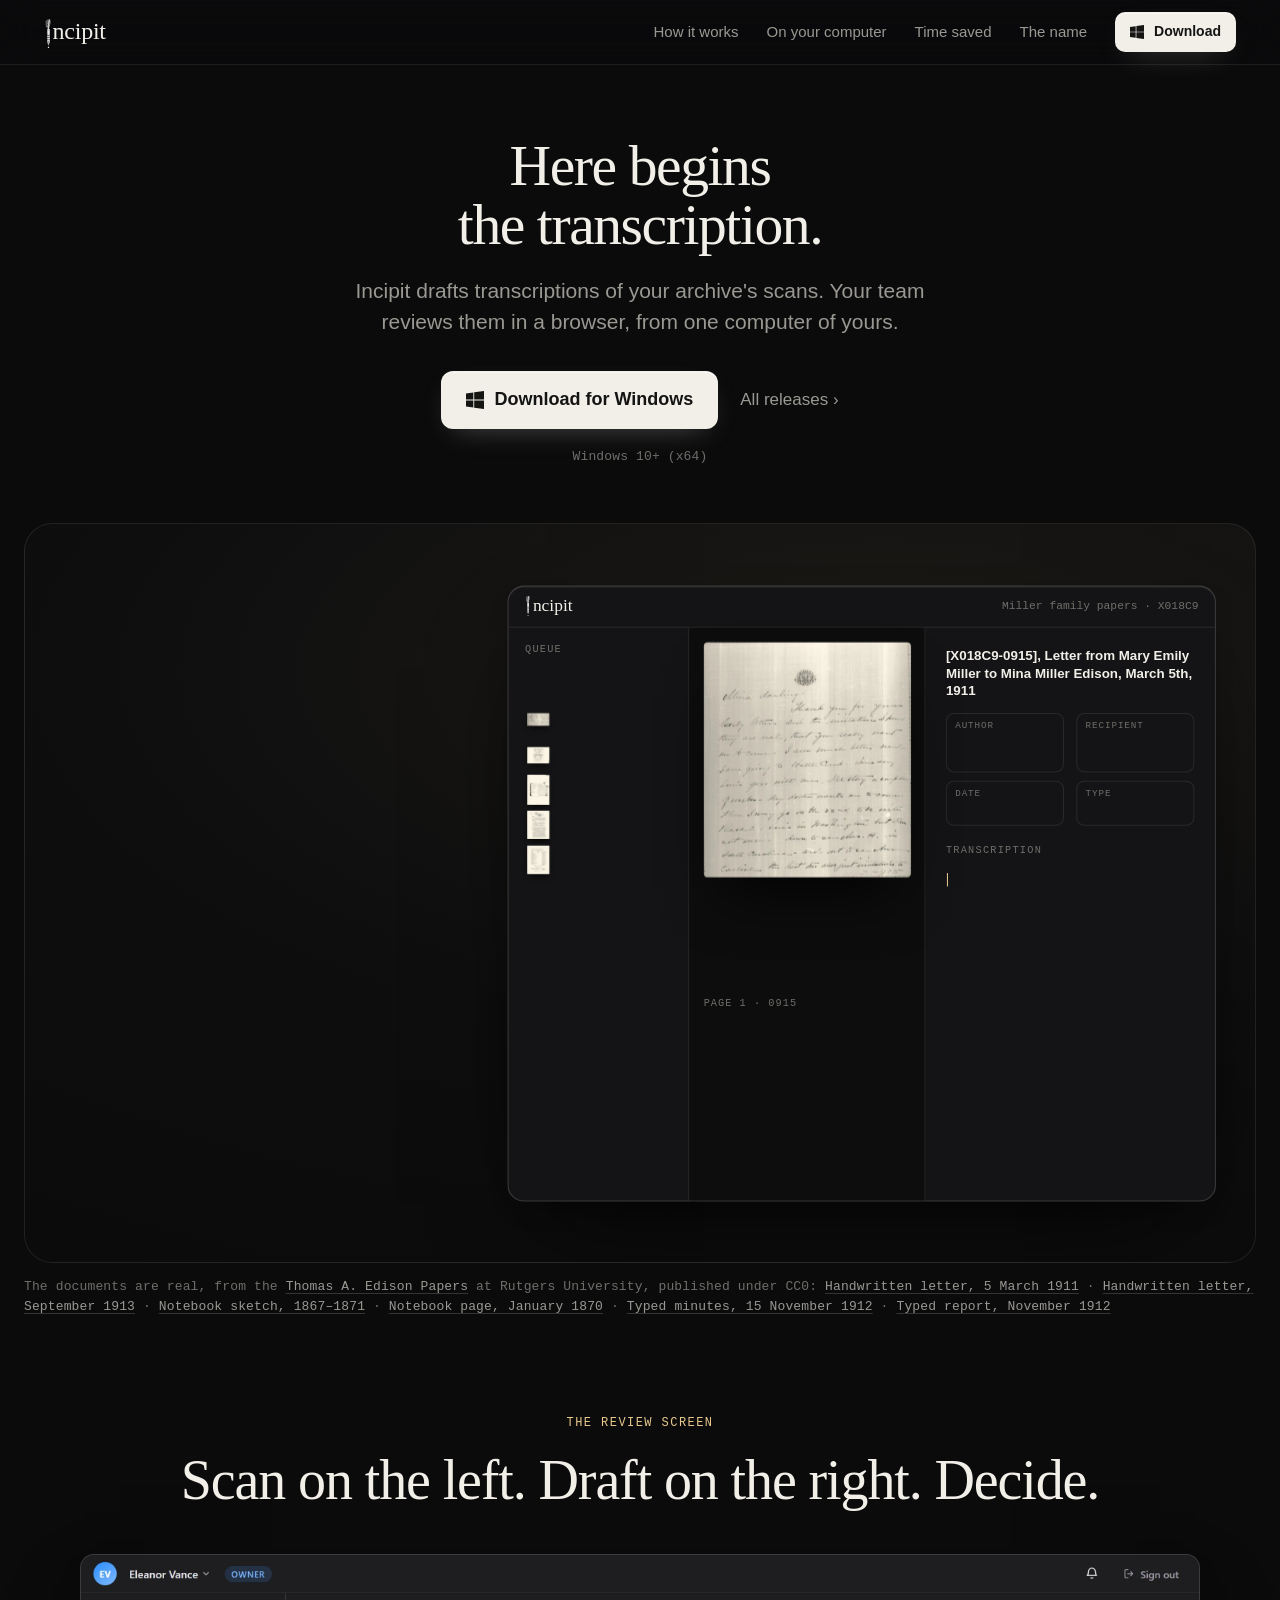
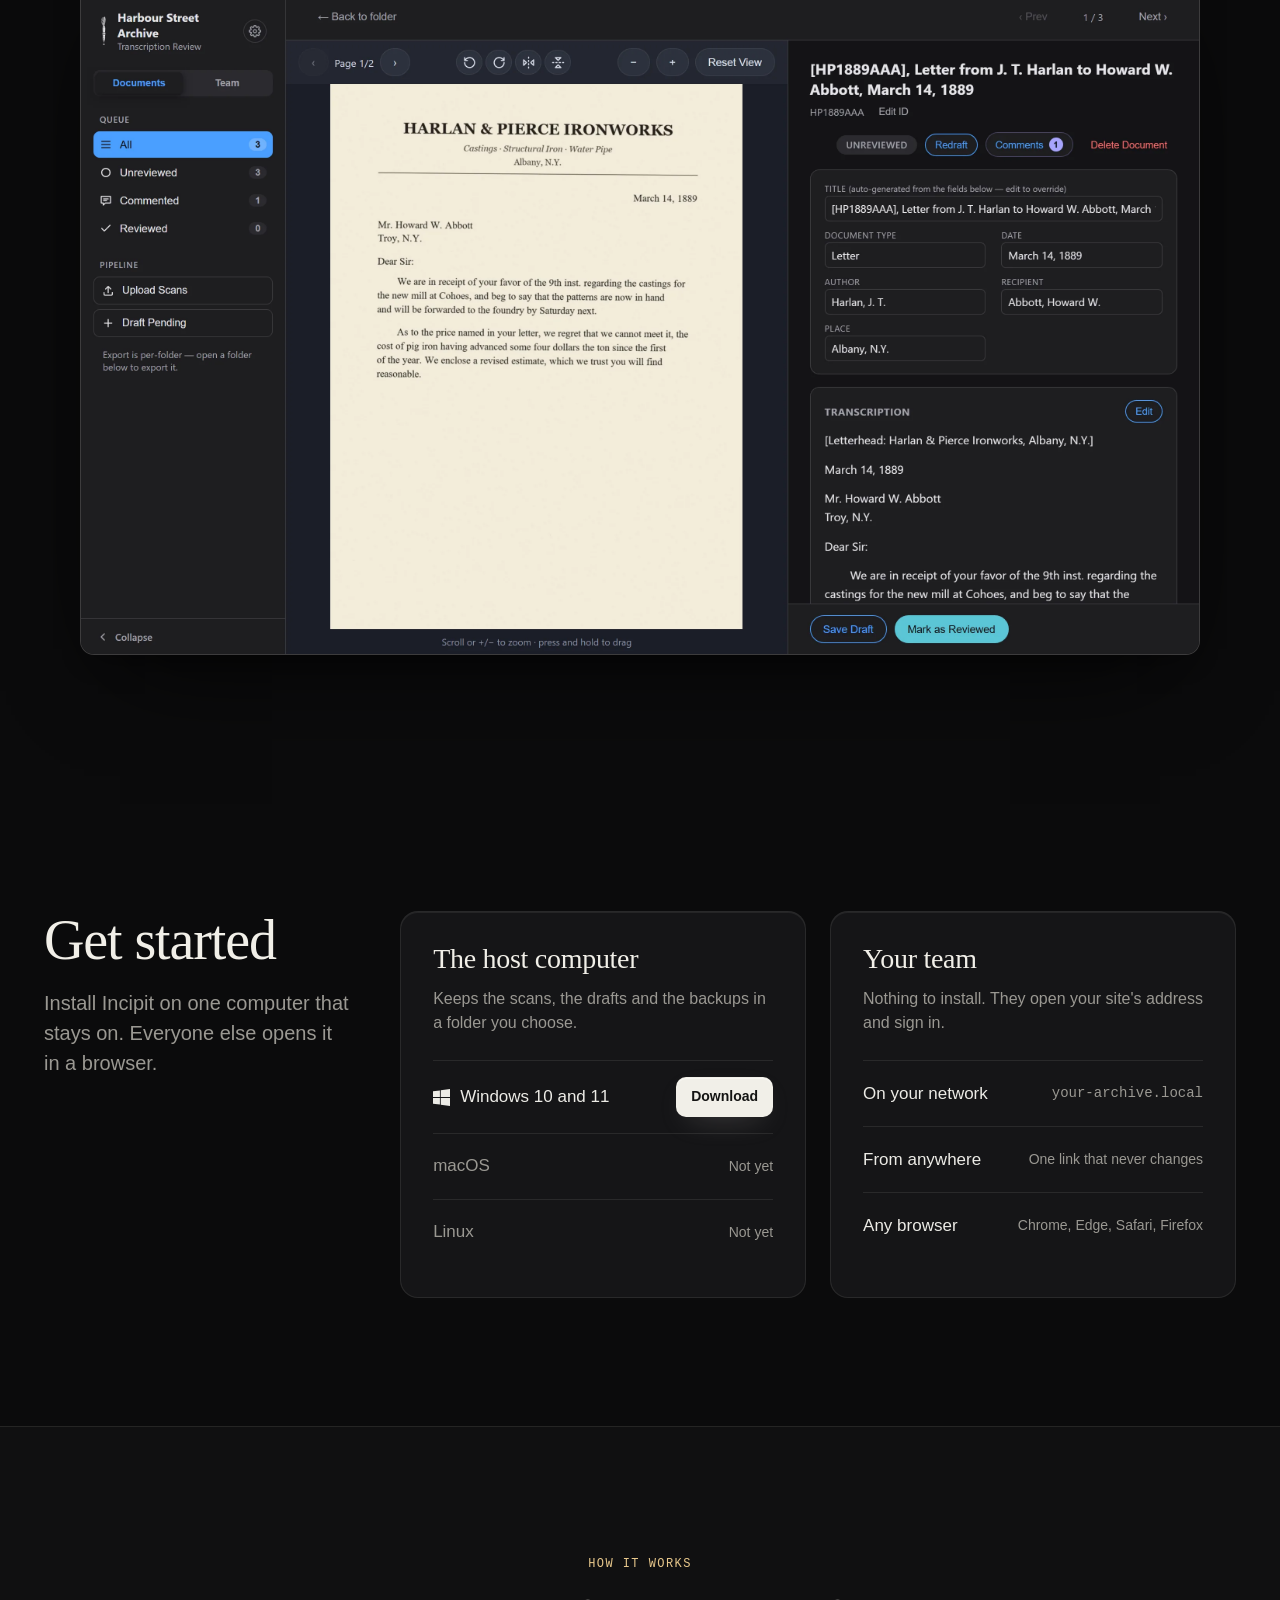
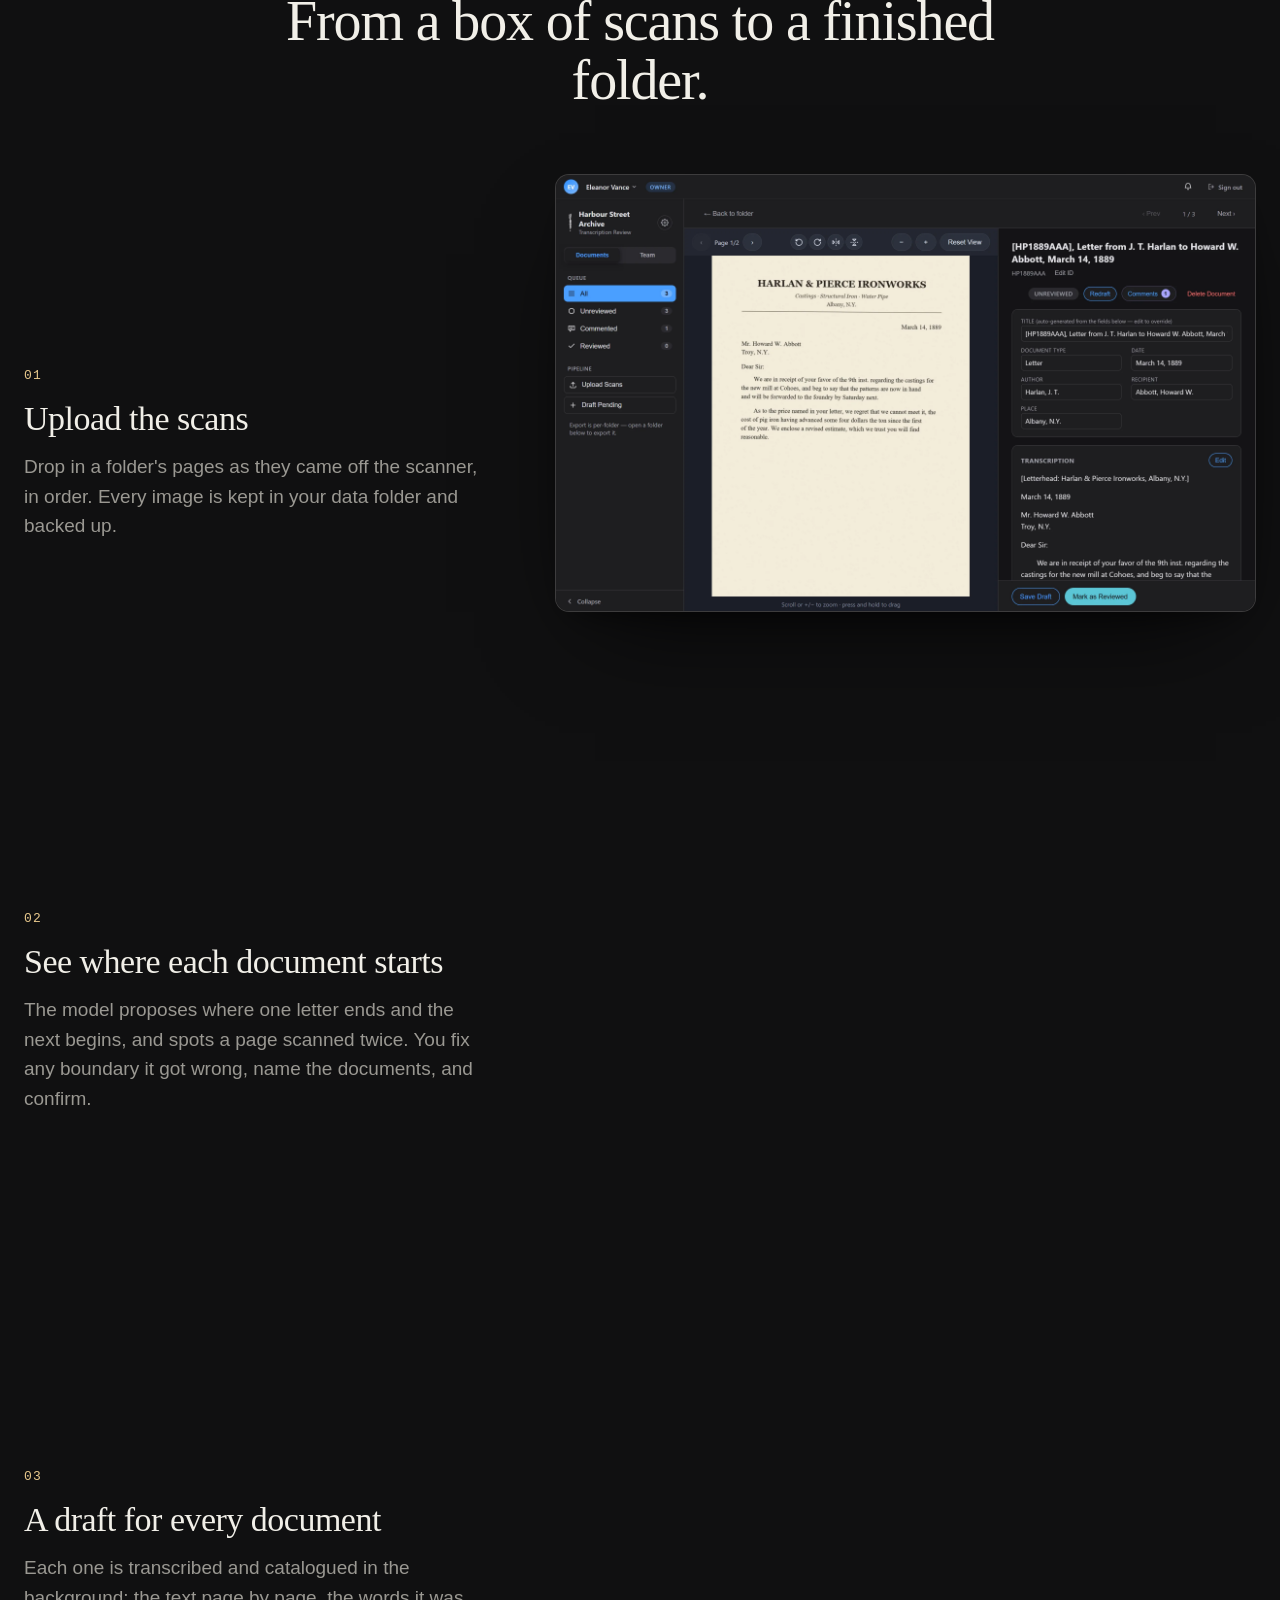
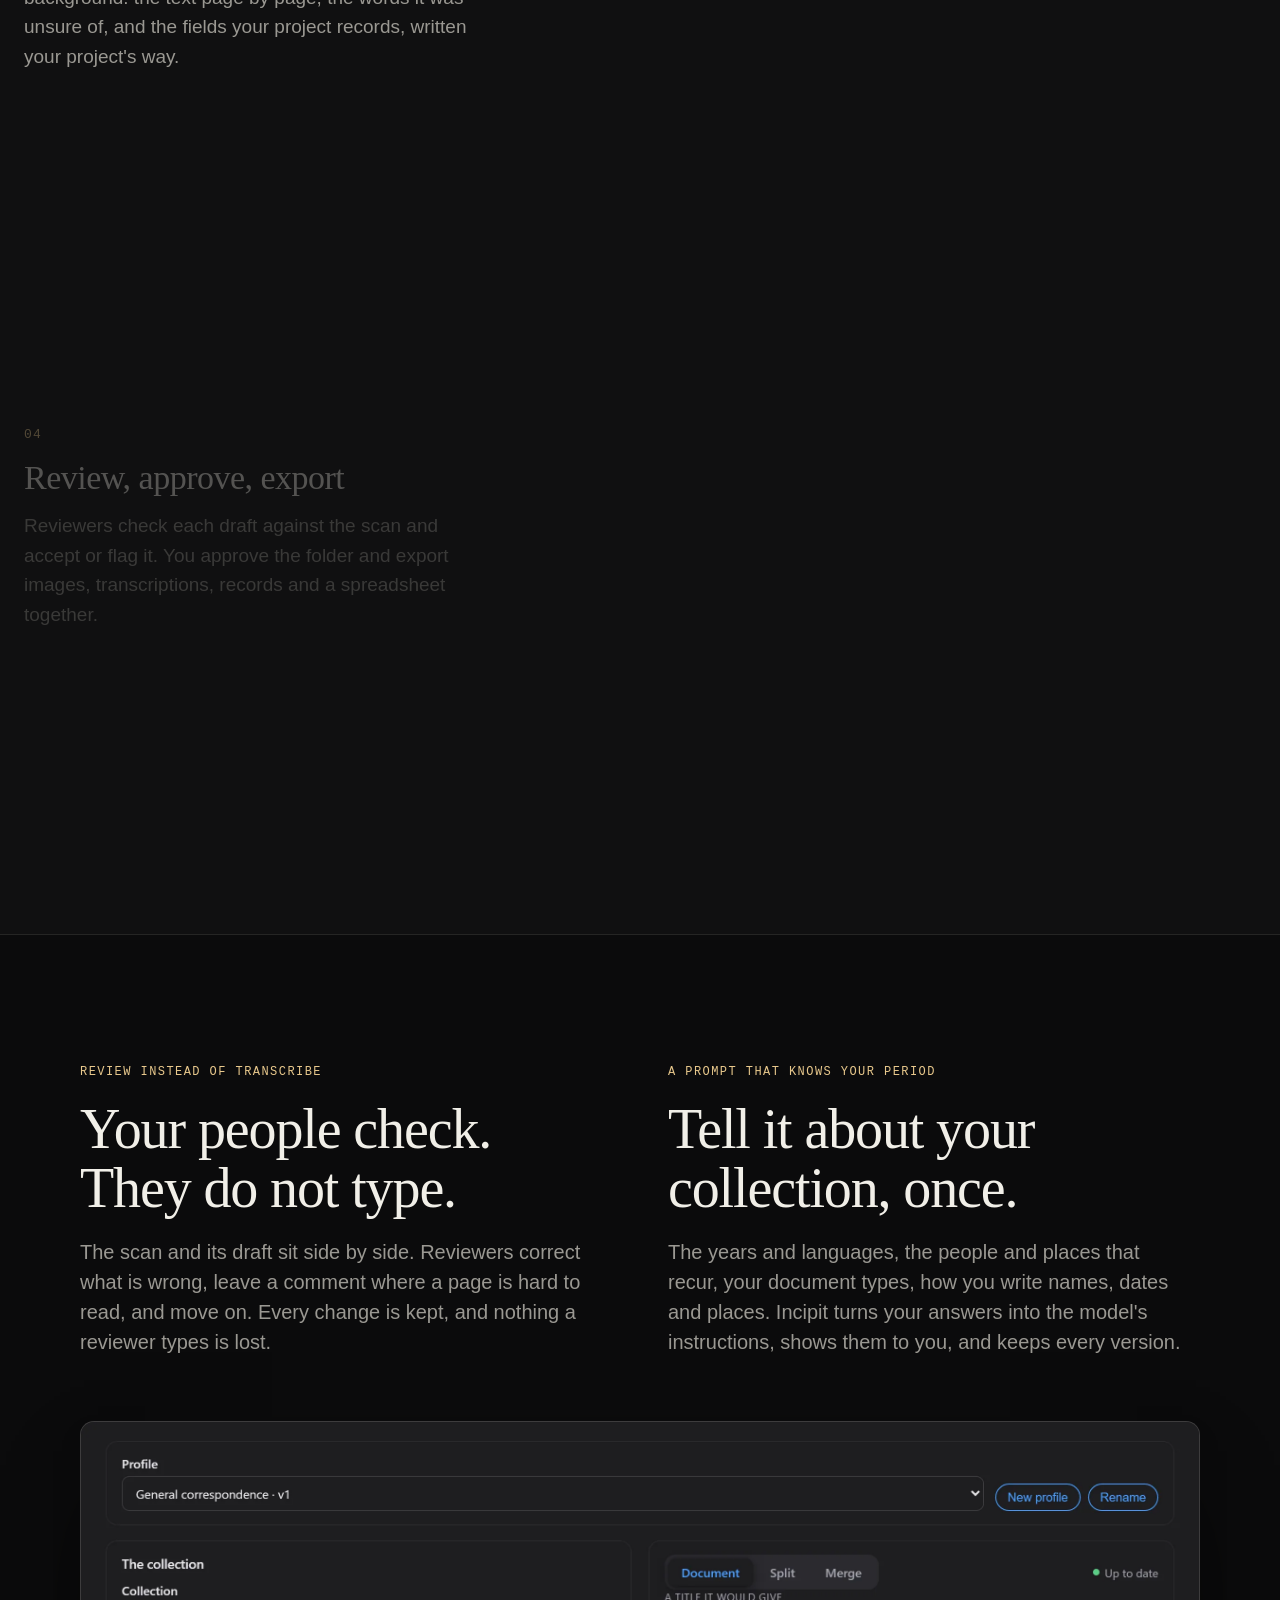
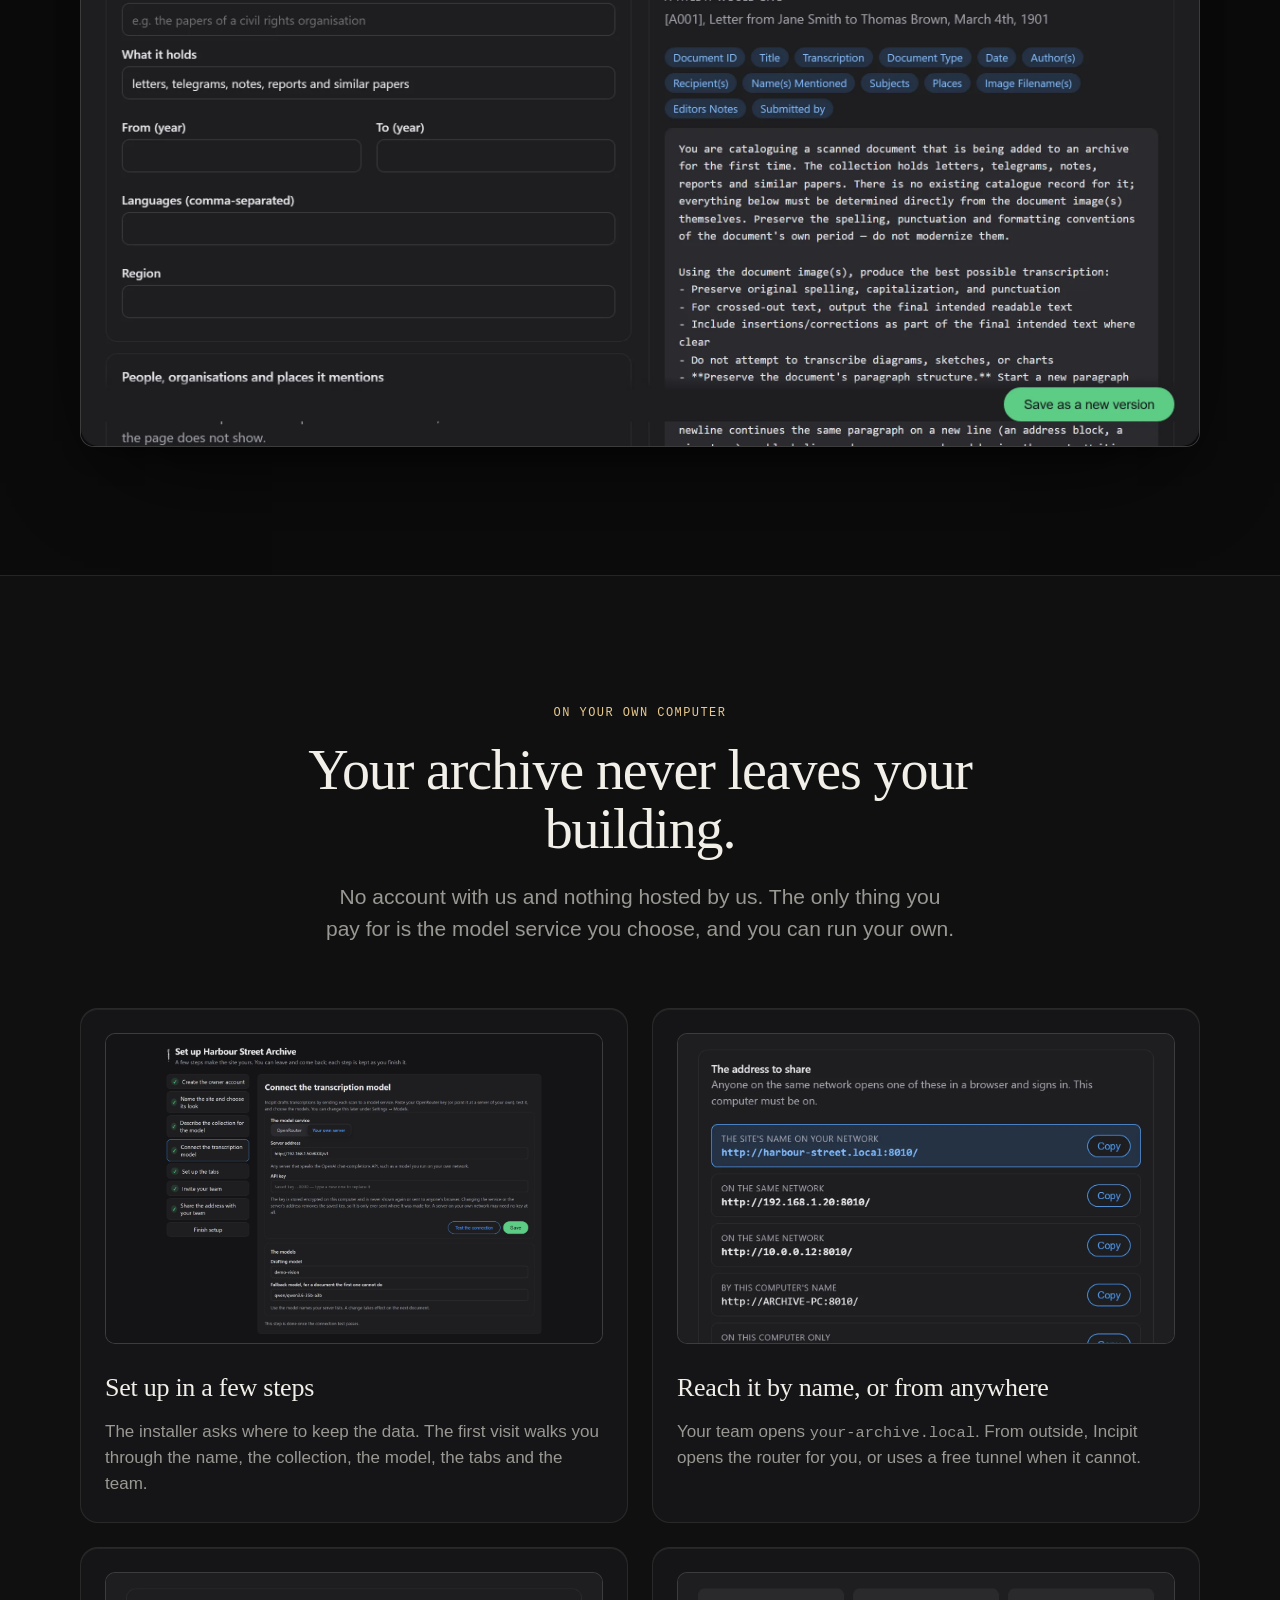
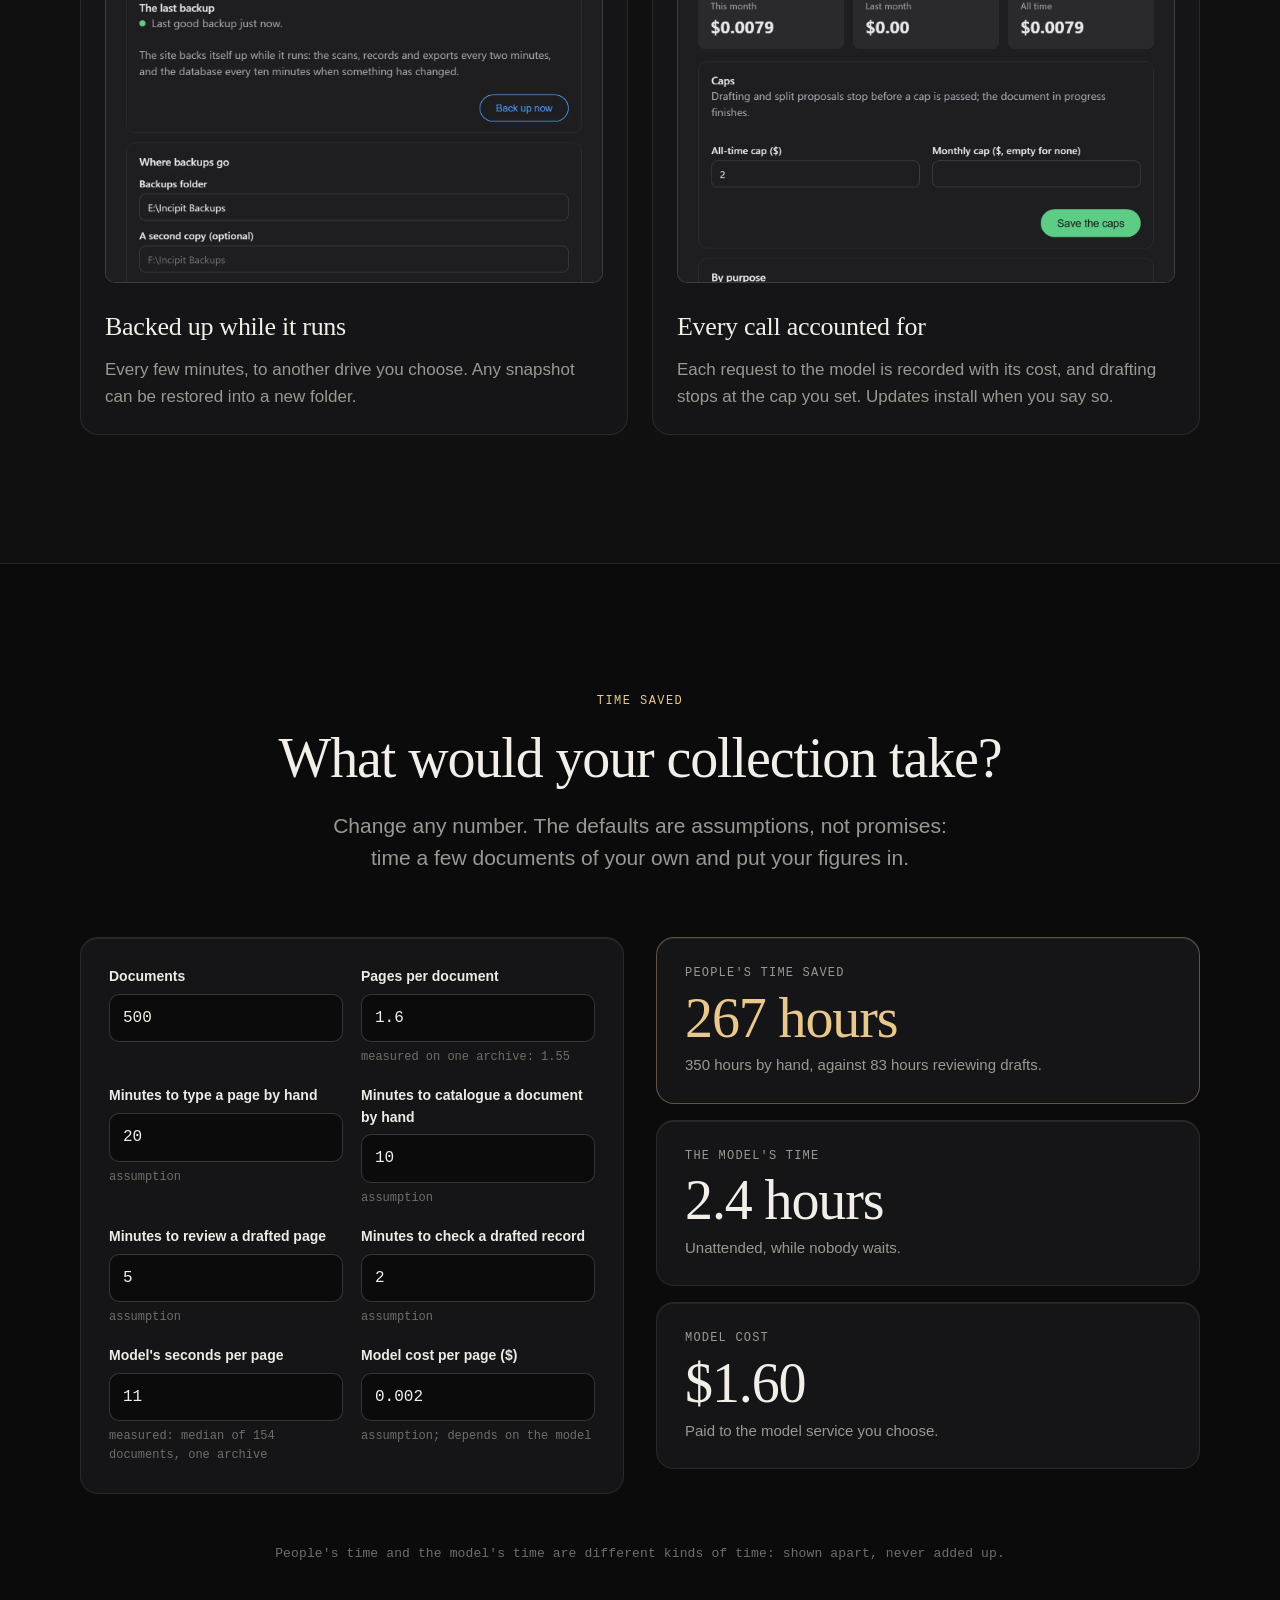
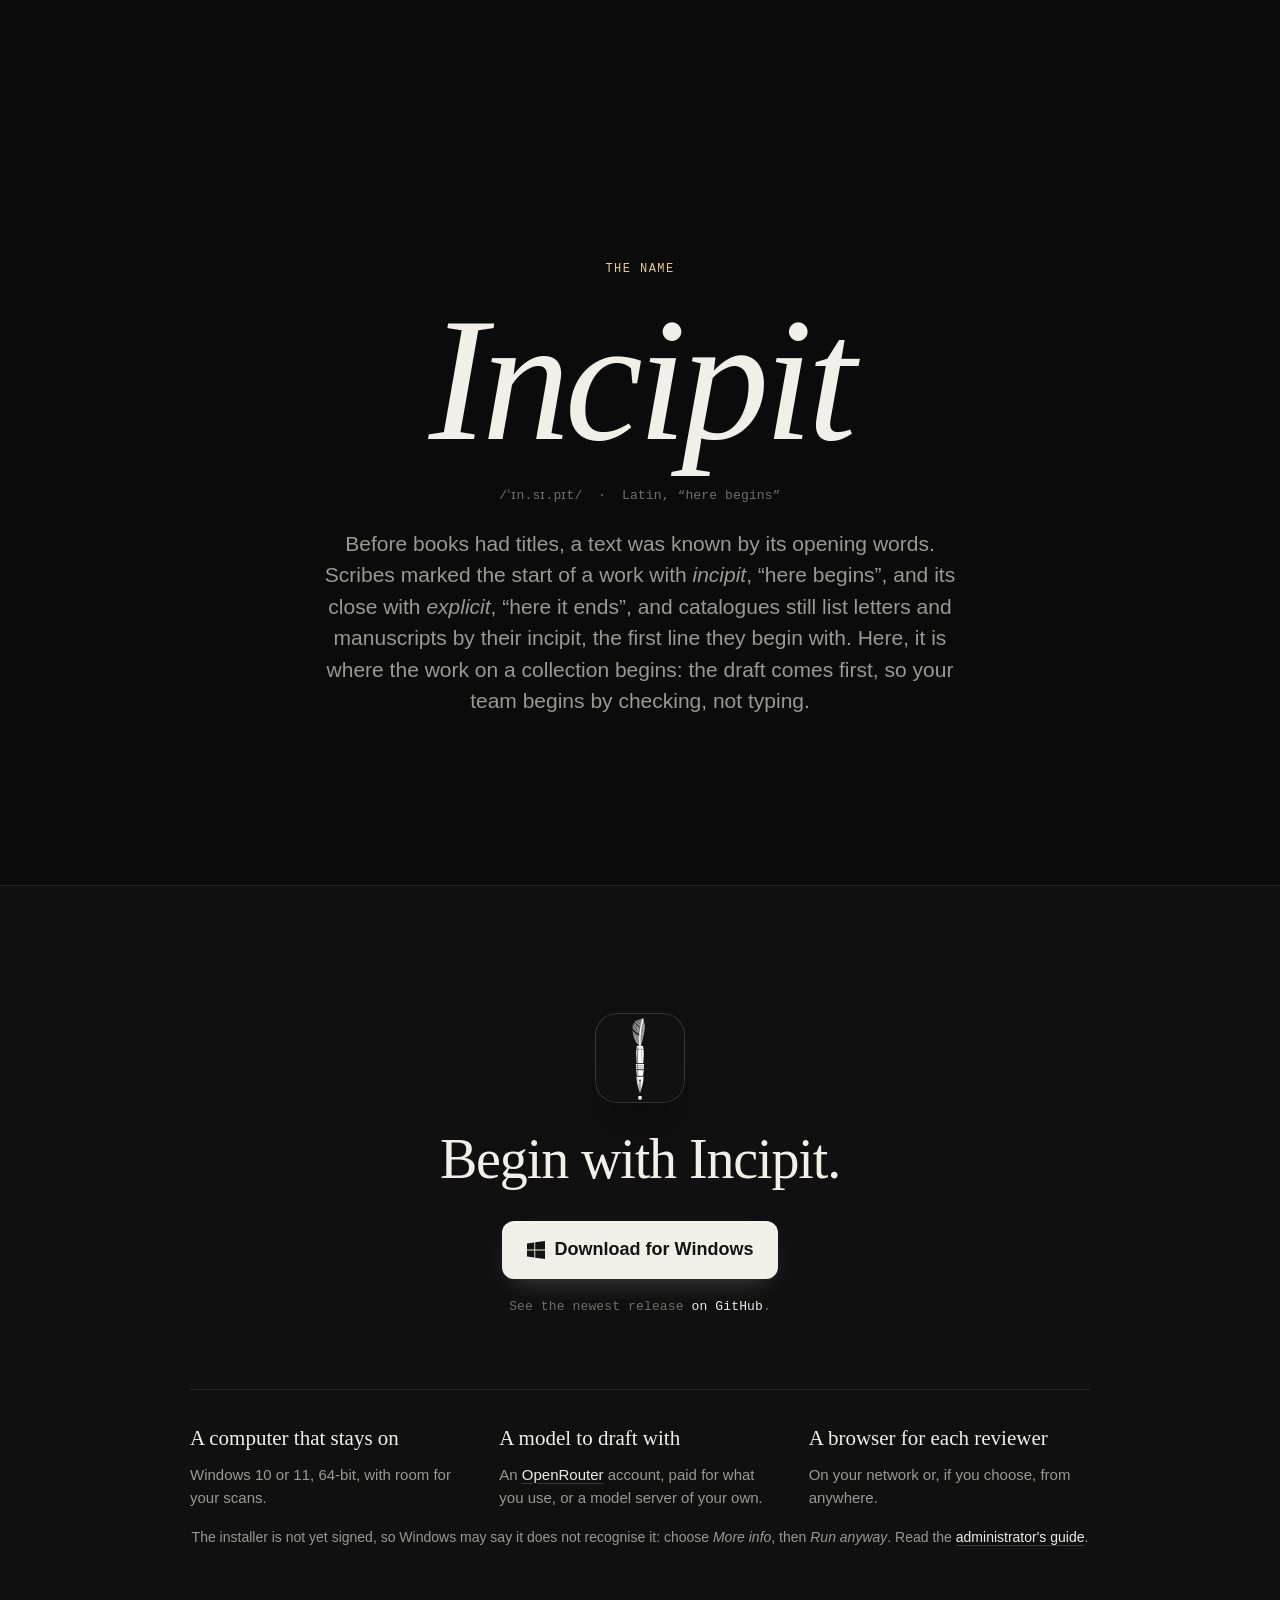
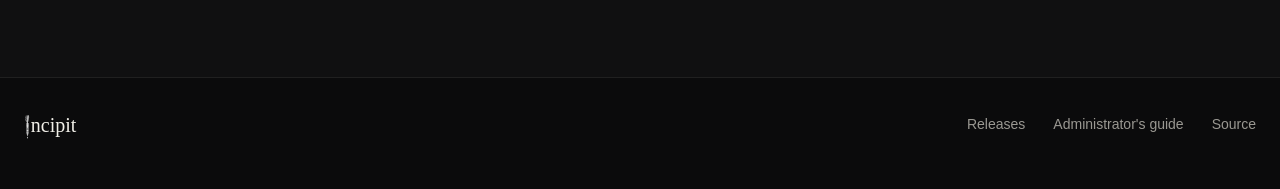
==== commit b9456d38: "Move to the getincipit organisation and publish the page from getincipit.github.io" ====
--- a/site/index.html
+++ b/site/index.html
@@ -25,7 +25,7 @@
       <a href="#time">Time saved</a>
       <a href="#name">The name</a>
     </nav>
-    <a class="button button-small" href="https://github.com/parthaped/incipit/releases/latest" data-download>
+    <a class="button button-small" href="https://github.com/getincipit/incipit/releases/latest" data-download>
       <svg class="icon"><use href="#windows"/></svg>Download</a>
   </div>
 </header>
@@ -38,9 +38,9 @@
       <p class="hero-sub rise">Incipit drafts transcriptions of your archive's scans. Your team reviews them in a browser,
         from one computer of yours.</p>
       <div class="hero-actions rise">
-        <a class="button button-large" href="https://github.com/parthaped/incipit/releases/latest" data-download>
+        <a class="button button-large" href="https://github.com/getincipit/incipit/releases/latest" data-download>
           <svg class="icon"><use href="#windows"/></svg>Download for Windows</a>
-        <a class="link-quiet" href="https://github.com/parthaped/incipit/releases">All releases</a>
+        <a class="link-quiet" href="https://github.com/getincipit/incipit/releases">All releases</a>
       </div>
       <p class="mono-line rise" data-version>Windows 10+ (x64)</p>
     </div>
@@ -108,7 +108,7 @@
       <p class="panel-sub">Keeps the scans, the drafts and the backups in a folder you choose.</p>
       <ul class="rows">
         <li><span class="row-name"><svg class="icon"><use href="#windows"/></svg>Windows 10 and 11</span>
-          <a class="button button-small" href="https://github.com/parthaped/incipit/releases/latest" data-download>Download</a></li>
+          <a class="button button-small" href="https://github.com/getincipit/incipit/releases/latest" data-download>Download</a></li>
         <li><span class="row-name muted">macOS</span><span class="row-note">Not yet</span></li>
         <li><span class="row-name muted">Linux</span><span class="row-note">Not yet</span></li>
       </ul>
@@ -275,7 +275,7 @@
     <div class="download-card reveal">
       <img src="favicon.svg" alt="" class="app-icon">
       <h2 class="display-2">Begin with Incipit.</h2>
-      <a class="button button-large" href="https://github.com/parthaped/incipit/releases/latest" data-download>
+      <a class="button button-large" href="https://github.com/getincipit/incipit/releases/latest" data-download>
         <svg class="icon"><use href="#windows"/></svg>Download for Windows</a>
       <p class="mono-line" data-release>Windows 10+ (x64)</p>
       <details class="release-notes" data-notes hidden><summary>What's new</summary><div data-notes-body></div></details>
@@ -285,7 +285,7 @@
         <div><h3>A browser for each reviewer</h3><p>On your network or, if you choose, from anywhere.</p></div>
       </div>
       <p class="meta">The installer is not yet signed, so Windows may say it does not recognise it: choose
-        <em>More info</em>, then <em>Run anyway</em>. Read the <a href="https://github.com/parthaped/incipit/blob/main/docs/OPERATIONS.md">administrator's guide</a>.</p>
+        <em>More info</em>, then <em>Run anyway</em>. Read the <a href="https://github.com/getincipit/incipit/blob/main/docs/OPERATIONS.md">administrator's guide</a>.</p>
     </div>
   </section>
 
@@ -294,9 +294,9 @@
 <footer class="footer">
   <div class="footer-inner">
     <span class="footer-brand"><img src="logo.svg" alt="" class="pen">ncipit</span>
-    <a href="https://github.com/parthaped/incipit/releases">Releases</a>
-    <a href="https://github.com/parthaped/incipit/blob/main/docs/OPERATIONS.md">Administrator's guide</a>
-    <a href="https://github.com/parthaped/incipit">Source</a>
+    <a href="https://github.com/getincipit/incipit/releases">Releases</a>
+    <a href="https://github.com/getincipit/incipit/blob/main/docs/OPERATIONS.md">Administrator's guide</a>
+    <a href="https://github.com/getincipit/incipit">Source</a>
   </div>
 </footer>
 
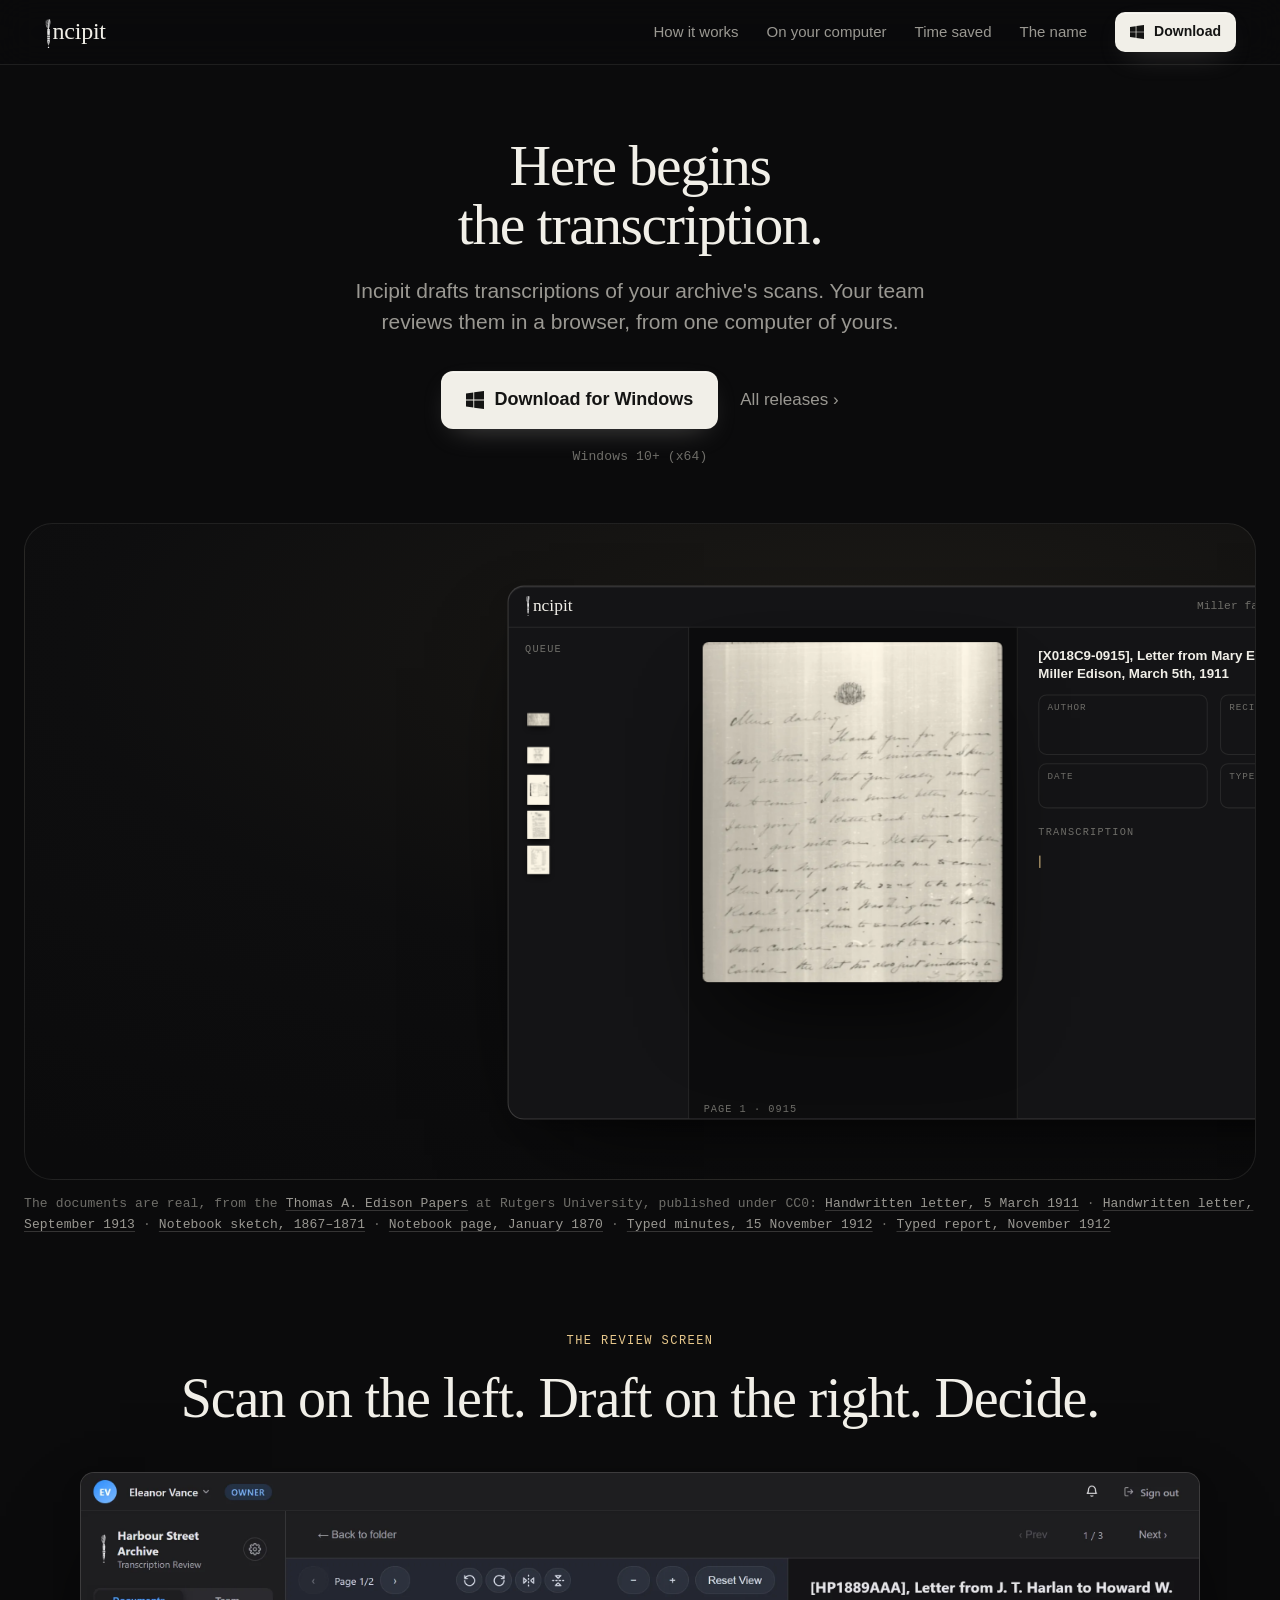
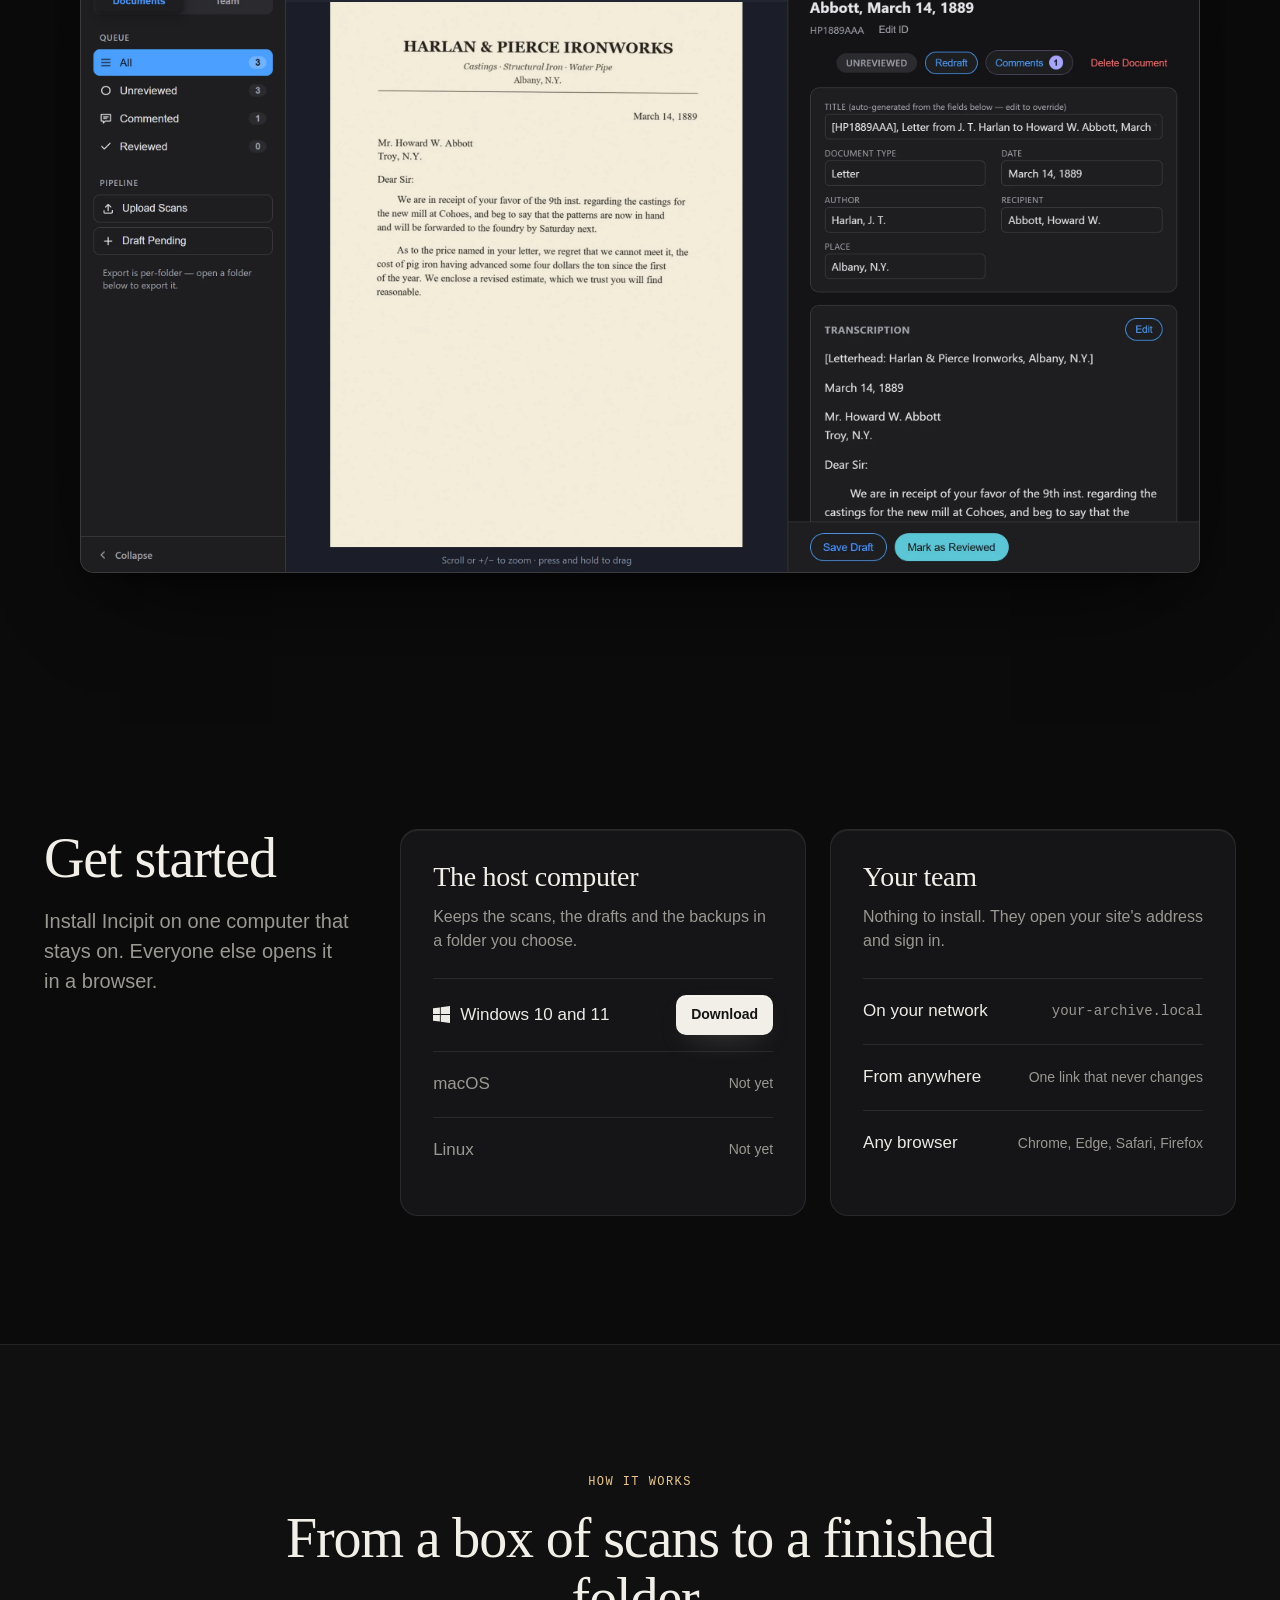
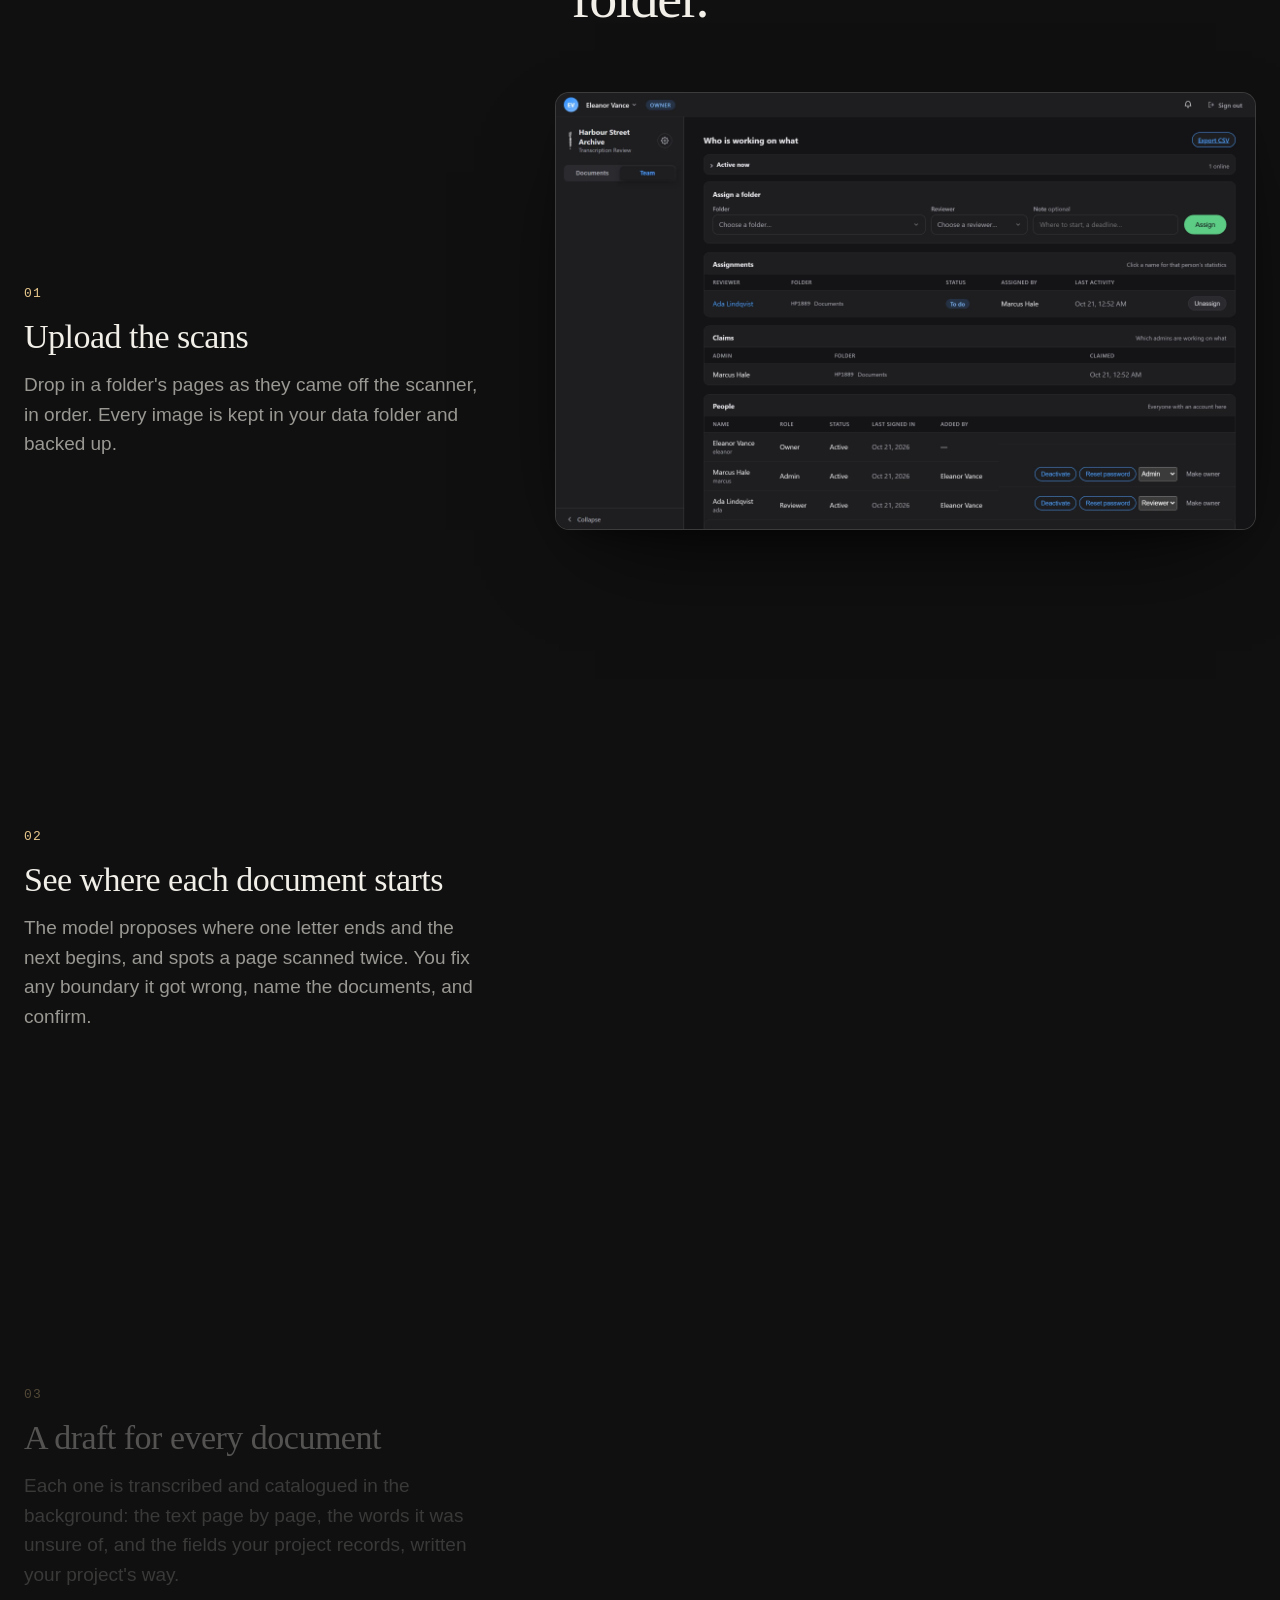
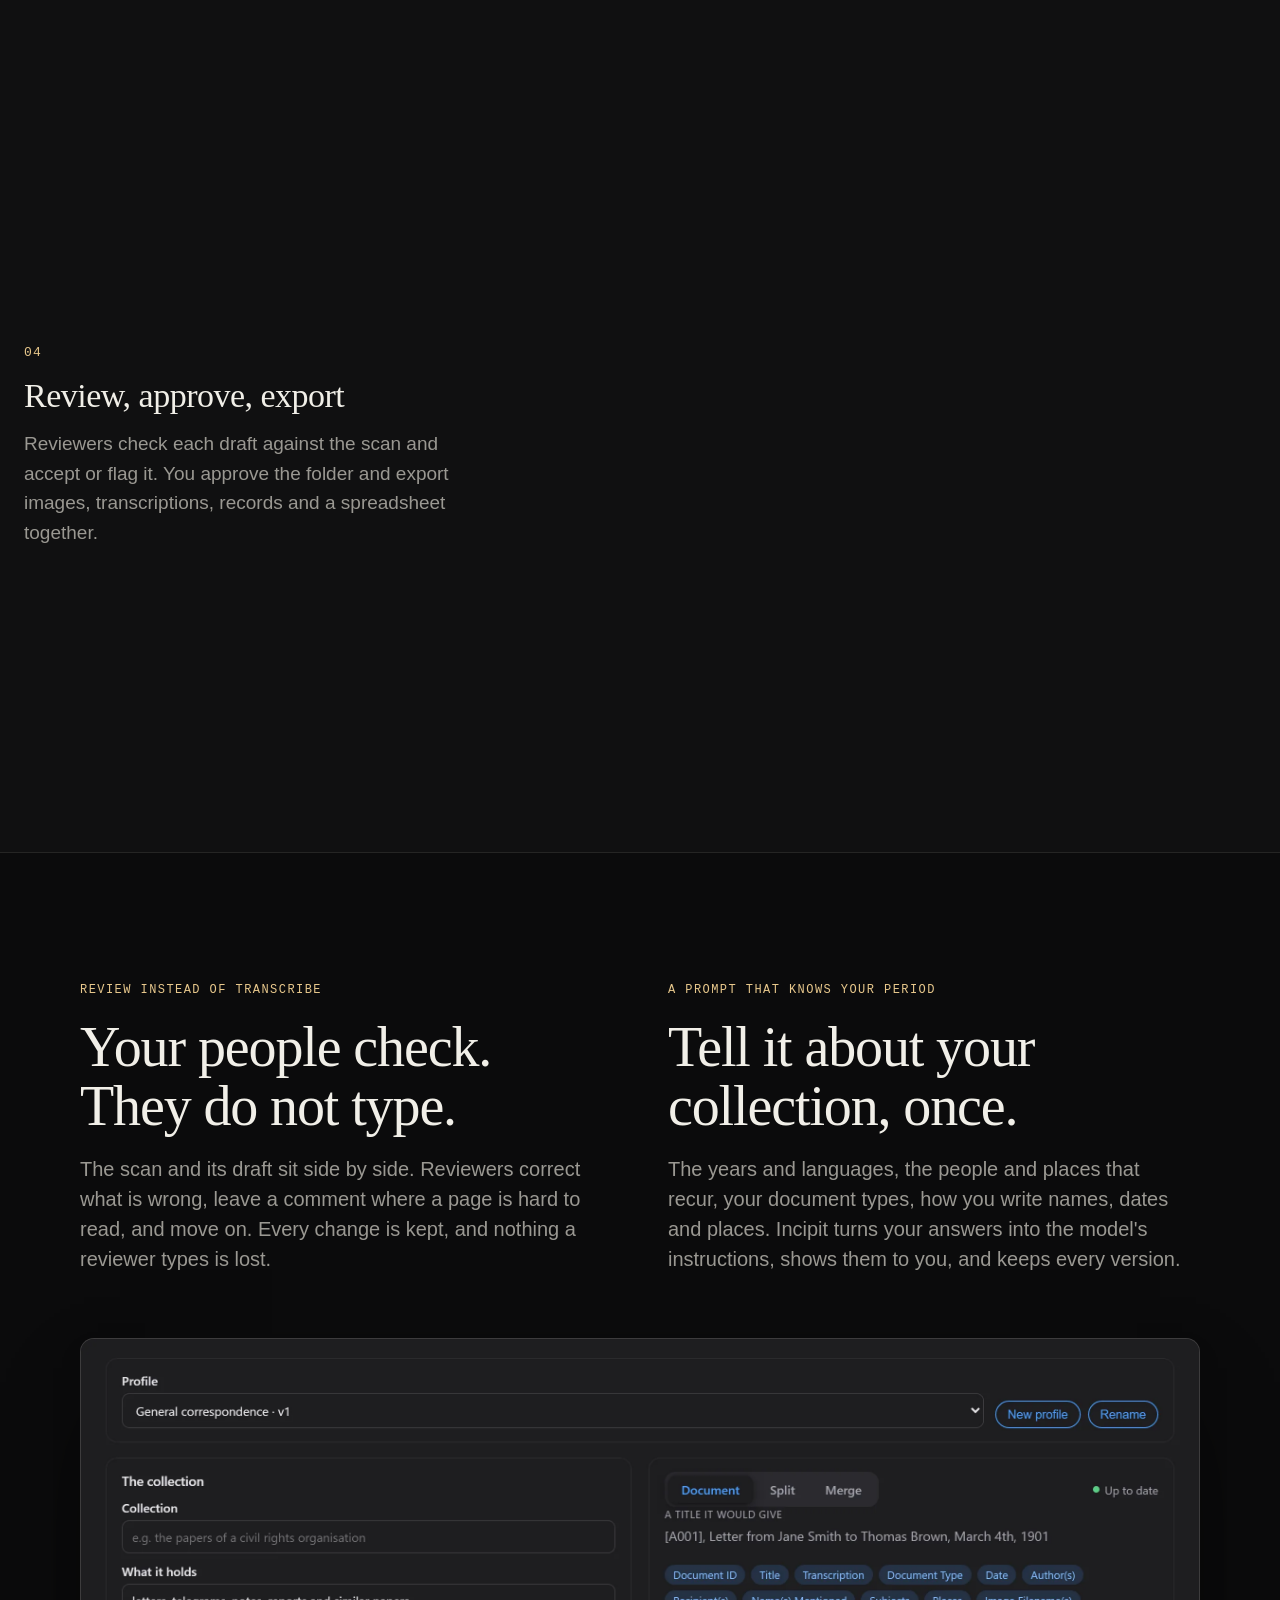
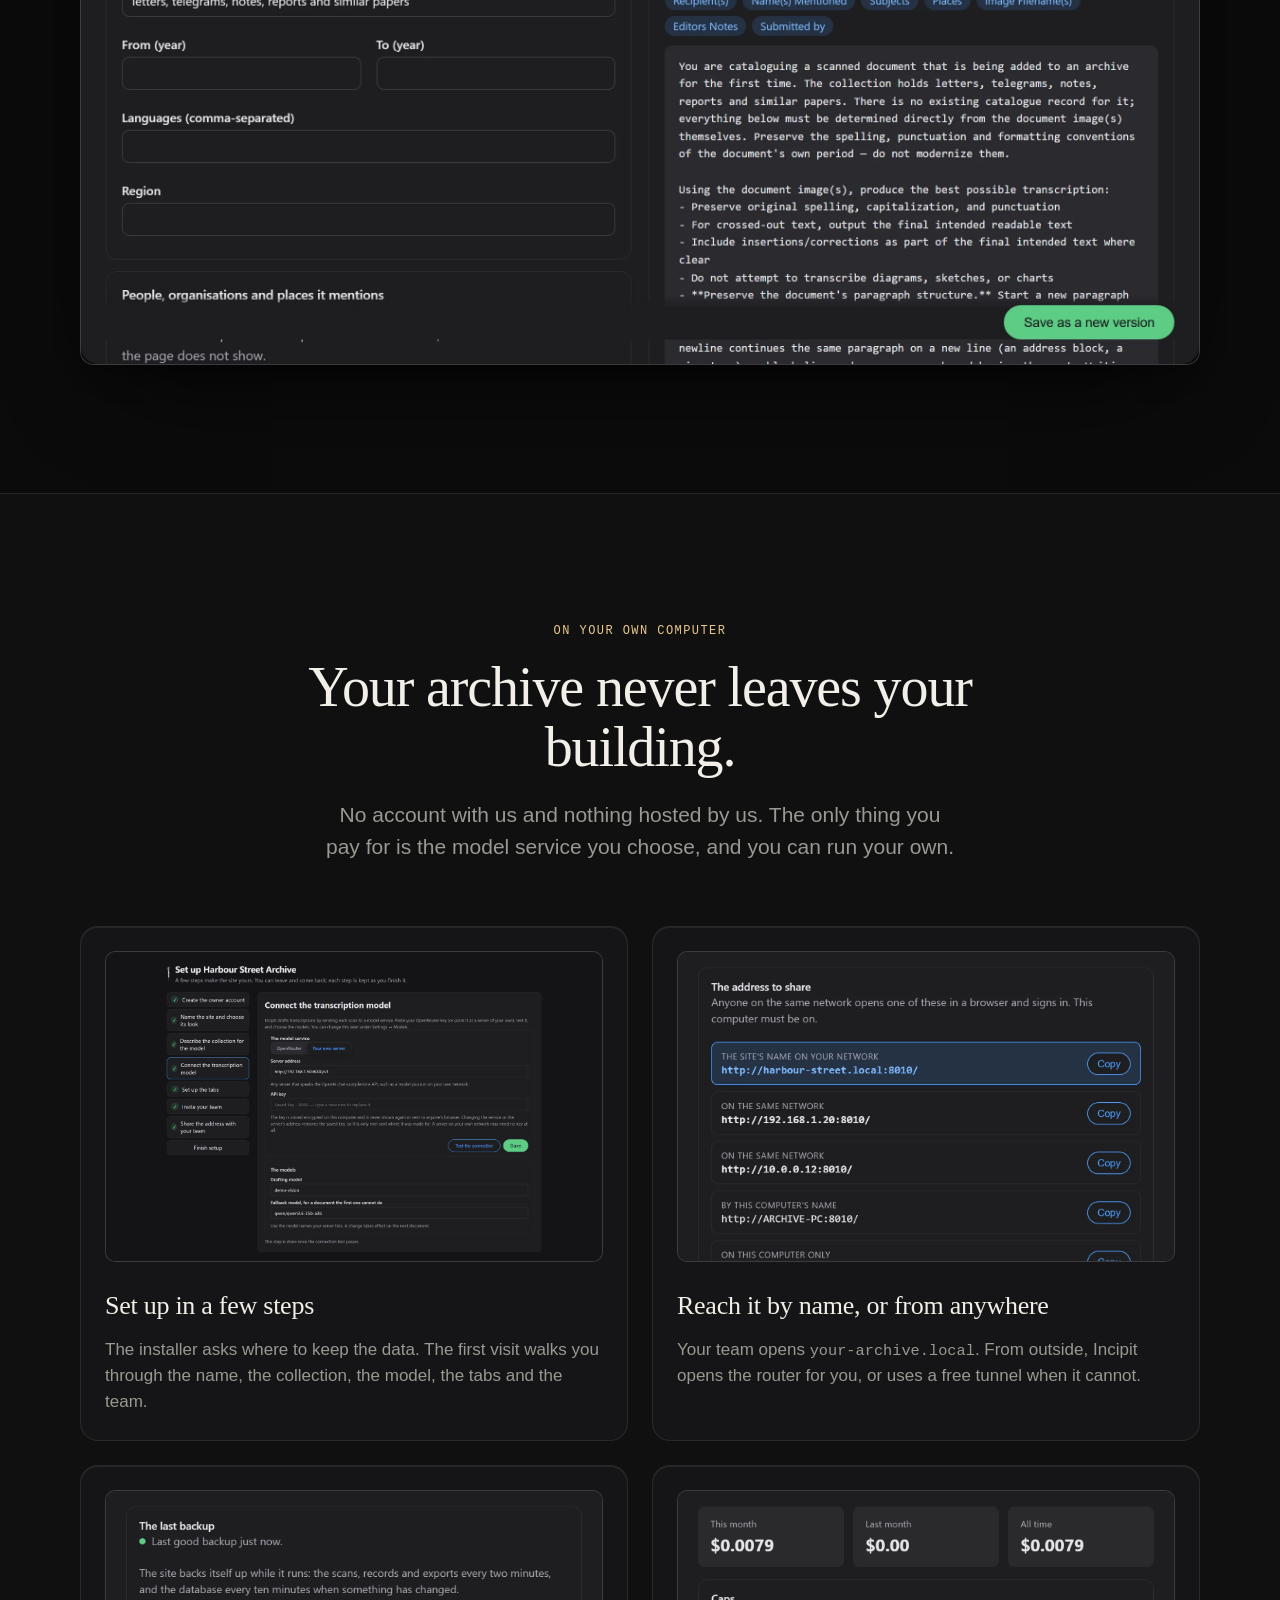
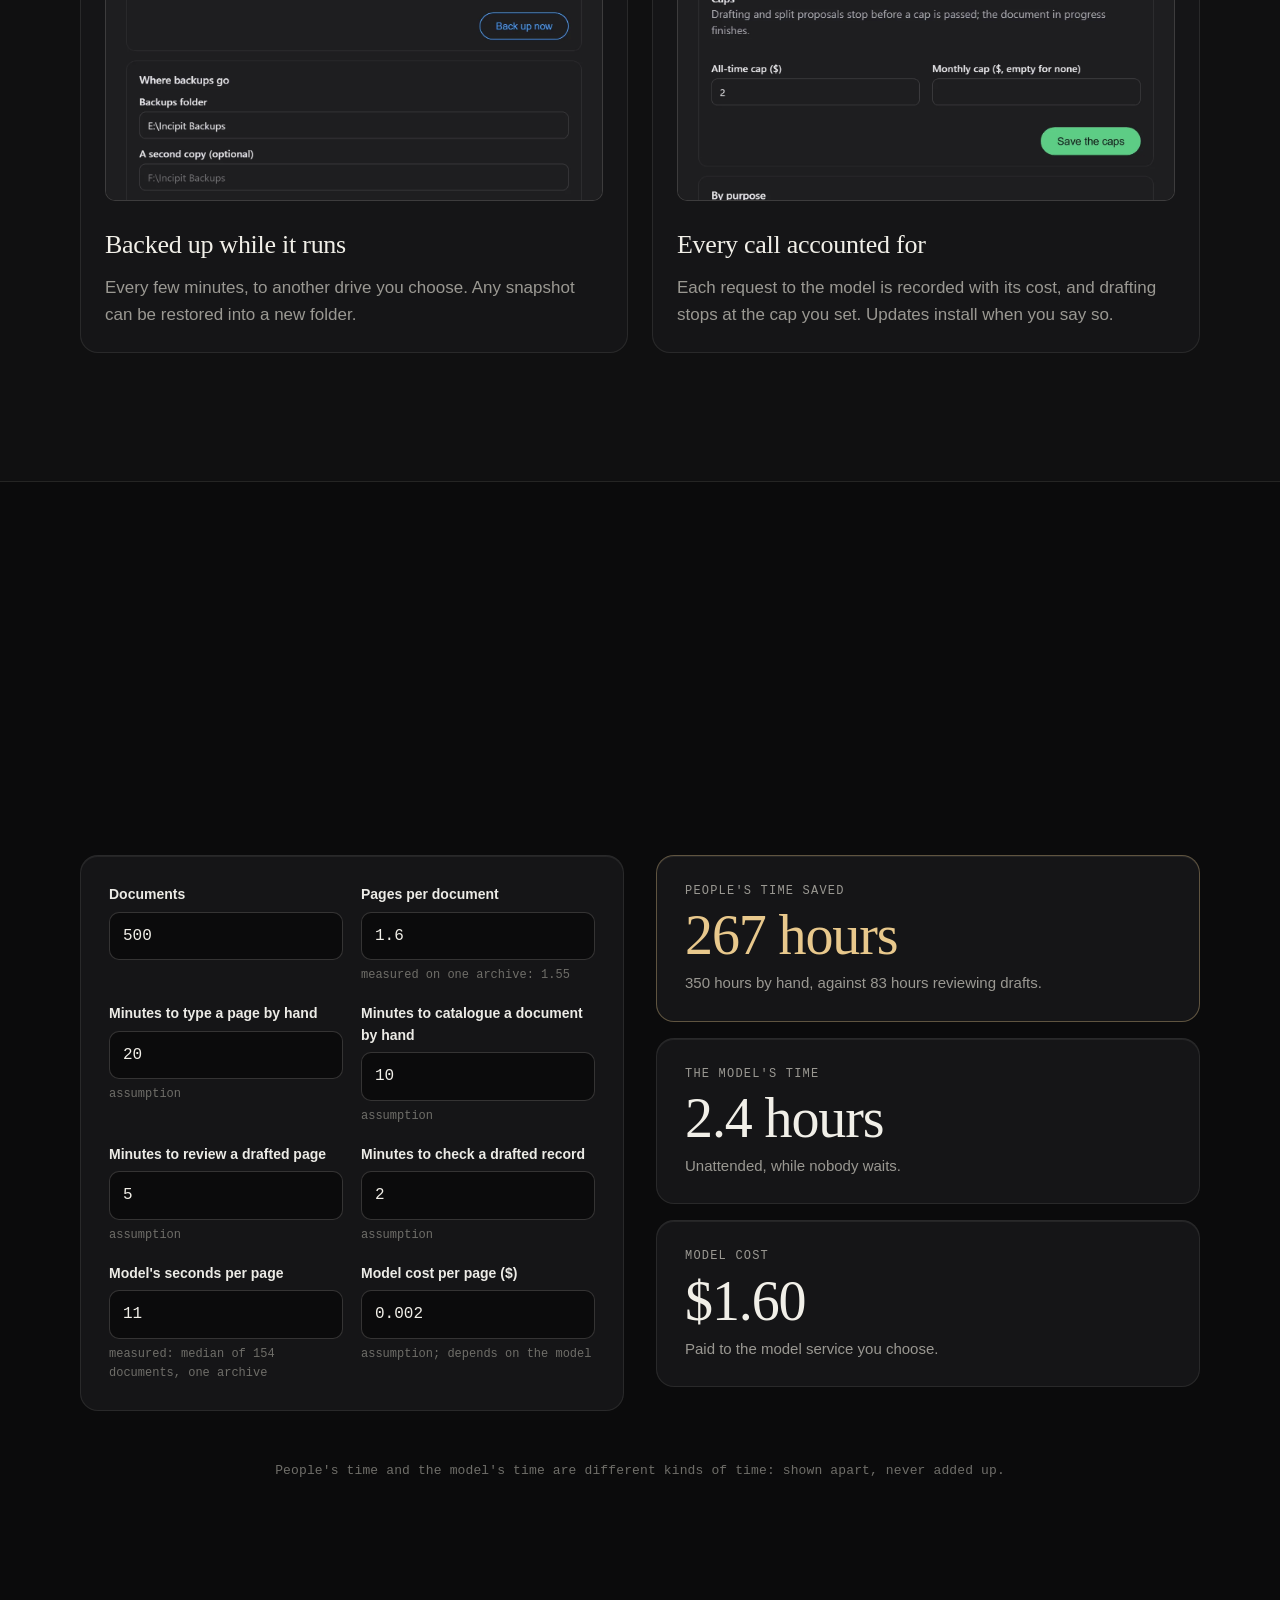
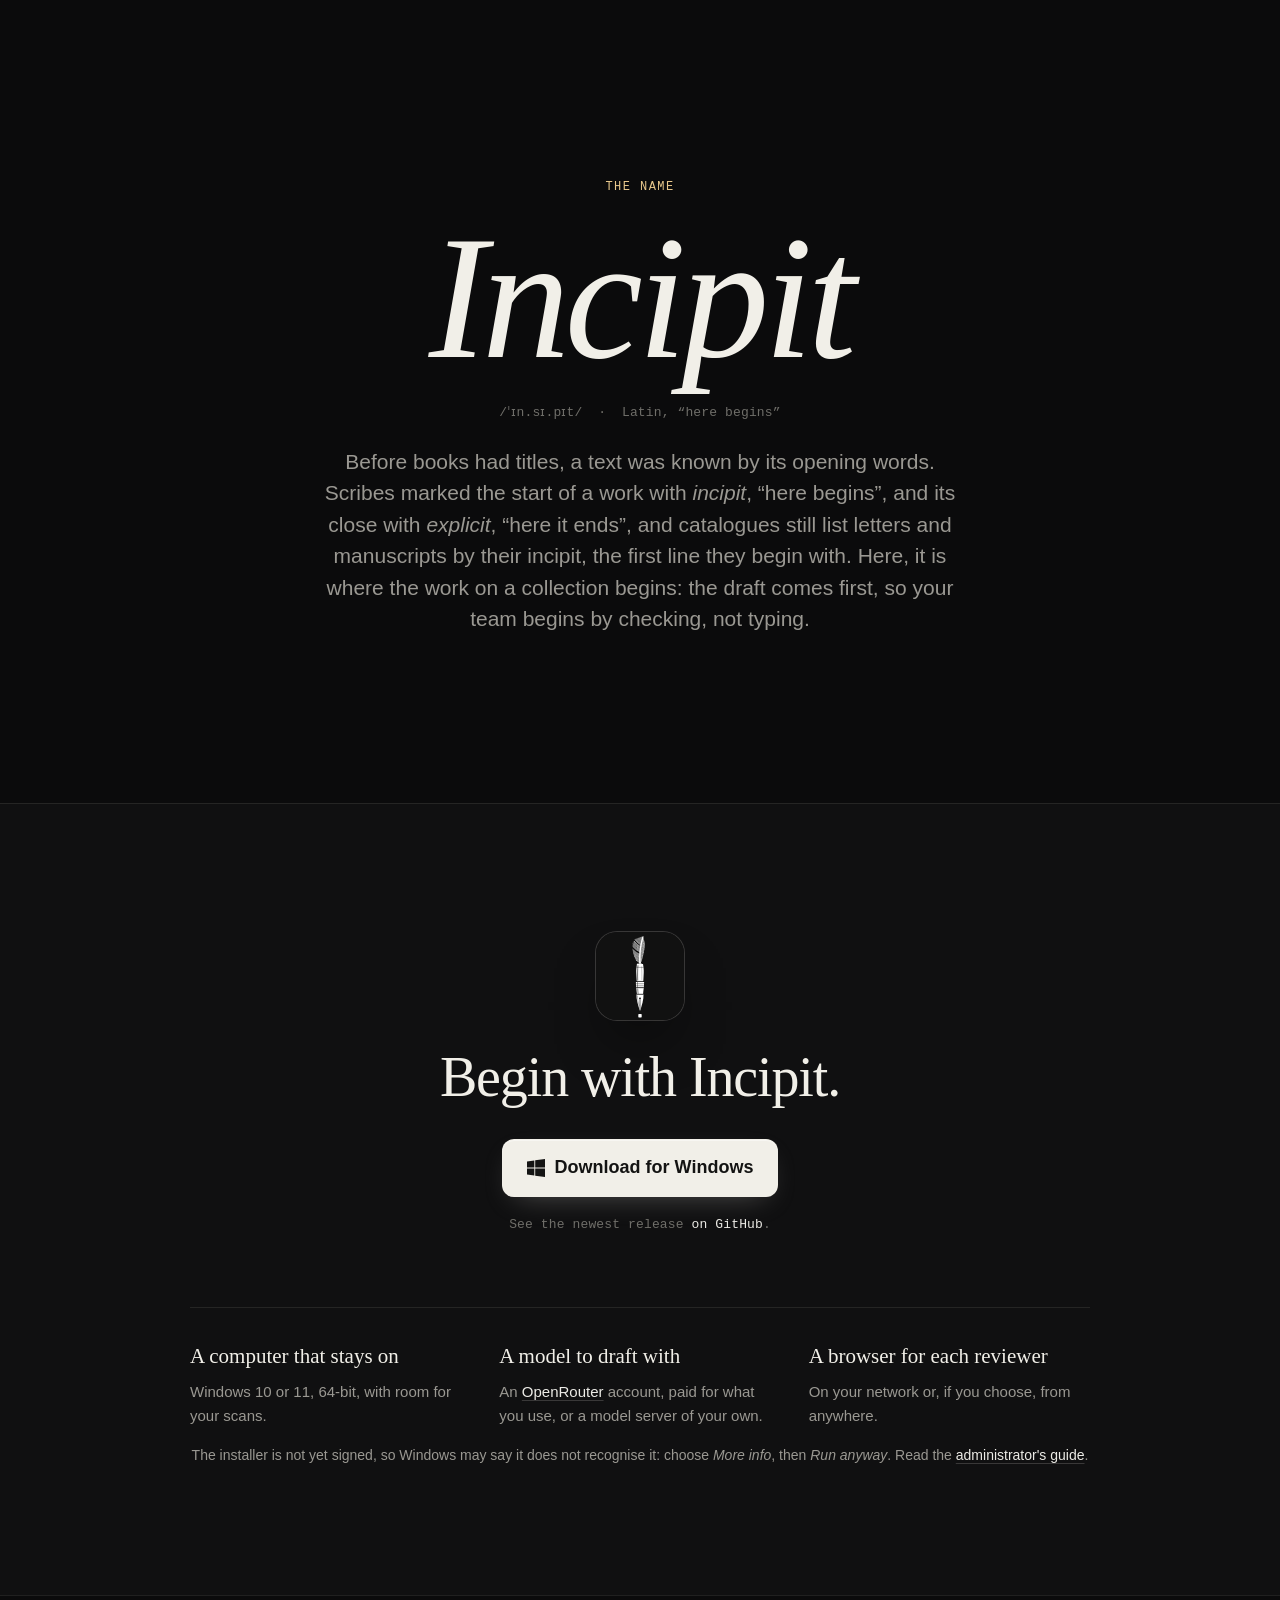
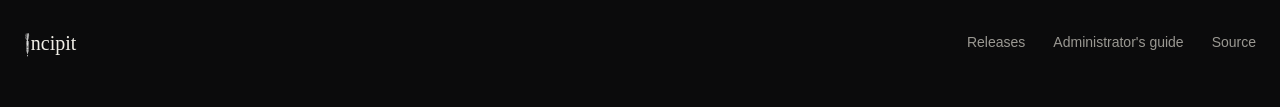
==== commit 77645c8c: "Download page: a wider window in the hero and the showing replays after the typing" ====
--- a/site/index.html
+++ b/site/index.html
@@ -75,17 +75,17 @@
           </div>
         </div>
         <img class="doc" data-doc="letter-2" src="documents/letter-2.webp" alt="" width="720" height="418"
-          style="--x0:230px;--y0:600px;--r0:6deg;--s0:1;--x1:489px;--y1:184px;--r1:0deg;--s1:.11;--d:2s">
+          style="--x0:230px;--y0:510px;--r0:6deg;--s0:1;--x1:489px;--y1:184px;--r1:0deg;--s1:.11;--d:2s">
         <img class="doc" data-doc="sketch" src="documents/sketch.webp" alt="" width="720" height="536"
           style="--x0:230px;--y0:24px;--r0:4deg;--s0:1.2;--x1:489px;--y1:217px;--r1:0deg;--s1:.11;--d:2.15s">
         <img class="doc" data-doc="notebook" src="documents/notebook.webp" alt="" width="720" height="968"
-          style="--x0:30px;--y0:380px;--r0:-5deg;--s0:1;--x1:489px;--y1:244px;--r1:0deg;--s1:.11;--d:2.3s">
+          style="--x0:30px;--y0:340px;--r0:-5deg;--s0:1;--x1:489px;--y1:244px;--r1:0deg;--s1:.11;--d:2.3s">
         <img class="doc" data-doc="minutes" src="documents/minutes.webp" alt="" width="720" height="909"
-          style="--x0:250px;--y0:250px;--r0:7deg;--s0:1.1;--x1:489px;--y1:279px;--r1:0deg;--s1:.11;--d:2.45s">
+          style="--x0:250px;--y0:230px;--r0:7deg;--s0:1.1;--x1:489px;--y1:279px;--r1:0deg;--s1:.11;--d:2.45s">
         <img class="doc" data-doc="report" src="documents/report.webp" alt="" width="720" height="922"
-          style="--x0:280px;--y0:380px;--r0:-6deg;--s0:1;--x1:489px;--y1:313px;--r1:0deg;--s1:.11;--d:2.6s">
+          style="--x0:280px;--y0:360px;--r0:-6deg;--s0:1;--x1:489px;--y1:313px;--r1:0deg;--s1:.11;--d:2.6s">
         <img class="doc" data-doc="letter" src="documents/letter.webp" alt="" width="720" height="816"
-          style="--x0:40px;--y0:60px;--r0:-9deg;--s0:1.3;--x1:661px;--y1:115px;--r1:0deg;--s1:1.01;--d:2.8s">
+          style="--x0:40px;--y0:50px;--r0:-9deg;--s0:1.3;--x1:660px;--y1:115px;--r1:0deg;--s1:1.46;--d:2.8s">
       </div>
     </div>
     <p class="credit mono-line">The documents are real, from the <a href="https://edisondigital.rutgers.edu/">Thomas A. Edison Papers</a>
--- a/site/site.css
+++ b/site/site.css
@@ -90,20 +90,22 @@
 
 /* Designed at 1200 by 720 and scaled to the width it is given (site.js sets --scale), so every
    distance in the animation is a plain number. */
-.desk-wrap { --design: 1200; --shift: -235px; max-width: 1240px; margin: 56px auto 0; aspect-ratio: 5 / 3; border-radius: 28px; overflow: hidden; border: 1px solid var(--hairline);
+.desk-wrap { --design: 1200; --shift: -310px; max-width: 1240px; margin: 56px auto 0; aspect-ratio: 15 / 8; border-radius: 28px; overflow: hidden; border: 1px solid var(--hairline);
   background: radial-gradient(120% 90% at 70% 20%, #1c1a16 0%, #0e0e0f 55%, #0b0b0c 100%); position: relative; }
-.desk { position: absolute; left: 0; top: 0; width: 1200px; height: 720px; transform-origin: 0 0; transform: scale(var(--scale, 1)); }
+.desk { position: absolute; left: 0; top: 0; width: 1200px; height: 640px; transform-origin: 0 0; transform: scale(var(--scale, 1)); }
 /* Once the table is cleared the window comes to the middle; the shift is in desk units, before the scale. */
-.desk { transition: transform 1.4s var(--ease); }
+.desk { transition: transform 1.4s var(--ease), opacity 0.6s var(--ease); }
+/* Between one showing and the next the desk fades, so the documents do not jump back to the pile. */
+.desk.resetting { opacity: 0; transition: opacity 0.6s var(--ease); }
 .desk.landed { transform: scale(var(--scale, 1)) translateX(var(--shift)); }
 
-.window { position: absolute; left: 470px; top: 60px; width: 690px; height: 600px; border-radius: 16px; background: #141416;
+.window { position: absolute; left: 470px; top: 60px; width: 880px; height: 520px; border-radius: 16px; background: #141416;
   border: 1px solid var(--hairline-strong); box-shadow: var(--shadow), var(--glow); overflow: hidden; display: flex; flex-direction: column;
   font-size: 12px; color: var(--text); text-align: left; }
 .window-bar { height: 40px; display: flex; align-items: center; gap: 2px; padding: 0 16px; border-bottom: 1px solid var(--hairline); font-family: var(--serif); font-size: 17px; color: var(--paper); }
 .window-bar .pen { height: 20px; width: auto; transform: translateY(-1px); }
 .window-crumb { margin-left: auto; font-family: var(--mono); font-size: 11px; color: var(--dim); }
-.window-body { flex: 1; display: grid; grid-template-columns: 176px 230px minmax(0, 1fr); min-height: 0; }
+.window-body { flex: 1; display: grid; grid-template-columns: 176px 320px minmax(0, 1fr); min-height: 0; }
 .queue { border-right: 1px solid var(--hairline); padding: 12px 10px; }
 .queue-head { font-family: var(--mono); font-size: 10px; letter-spacing: 0.12em; text-transform: uppercase; color: var(--dim); margin: 2px 6px 10px; }
 .queue-row { height: 34px; display: flex; align-items: center; gap: 7px; padding: 0 6px 0 40px; border-radius: 8px; color: var(--muted); font-size: 11px; white-space: nowrap; overflow: hidden; opacity: 0; }
@@ -112,7 +114,7 @@
 .queue-row[data-row="letter"]::before { content: ""; position: absolute; left: 8px; top: 5px; width: 22px; height: 25px; border-radius: 2px; background: url(documents/letter.webp) center top / cover; }
 .queue-id { font-family: var(--mono); font-size: 10px; color: var(--dim); }
 .scan-pane { background: #0d0d0e; border-right: 1px solid var(--hairline); position: relative; }
-.scan-caption { position: absolute; left: 14px; top: 358px; font-family: var(--mono); font-size: 10px; letter-spacing: 0.1em; text-transform: uppercase; color: var(--dim); }
+.scan-caption { position: absolute; left: 14px; top: 462px; font-family: var(--mono); font-size: 10px; letter-spacing: 0.1em; text-transform: uppercase; color: var(--dim); }
 .draft-pane { padding: 18px 20px; display: flex; flex-direction: column; gap: 12px; min-width: 0; overflow: hidden; }
 .draft-title { font-weight: 600; font-size: 13px; line-height: 1.35; color: var(--paper); }
 .fields { display: grid; grid-template-columns: 1fr 1fr; gap: 8px 12px; }
@@ -265,7 +267,7 @@
   .nav-inner .button { margin-left: auto; }
   .hero { padding: 48px 16px 0; }
   /* A phone frames the window alone (760 desk units wide); the pile arrives from beyond its left edge. */
-  .desk-wrap { --design: 760; --shift: -435px; aspect-ratio: 19 / 18; margin-top: 36px; border-radius: 16px; }
+  .desk-wrap { --design: 940; --shift: -440px; aspect-ratio: 47 / 32; margin-top: 36px; border-radius: 16px; }
   .js .desk { transform: scale(var(--scale, 1)) translateX(var(--shift)); }
   .credit { font-size: 11px; }
   .showcase { padding-top: 72px; }
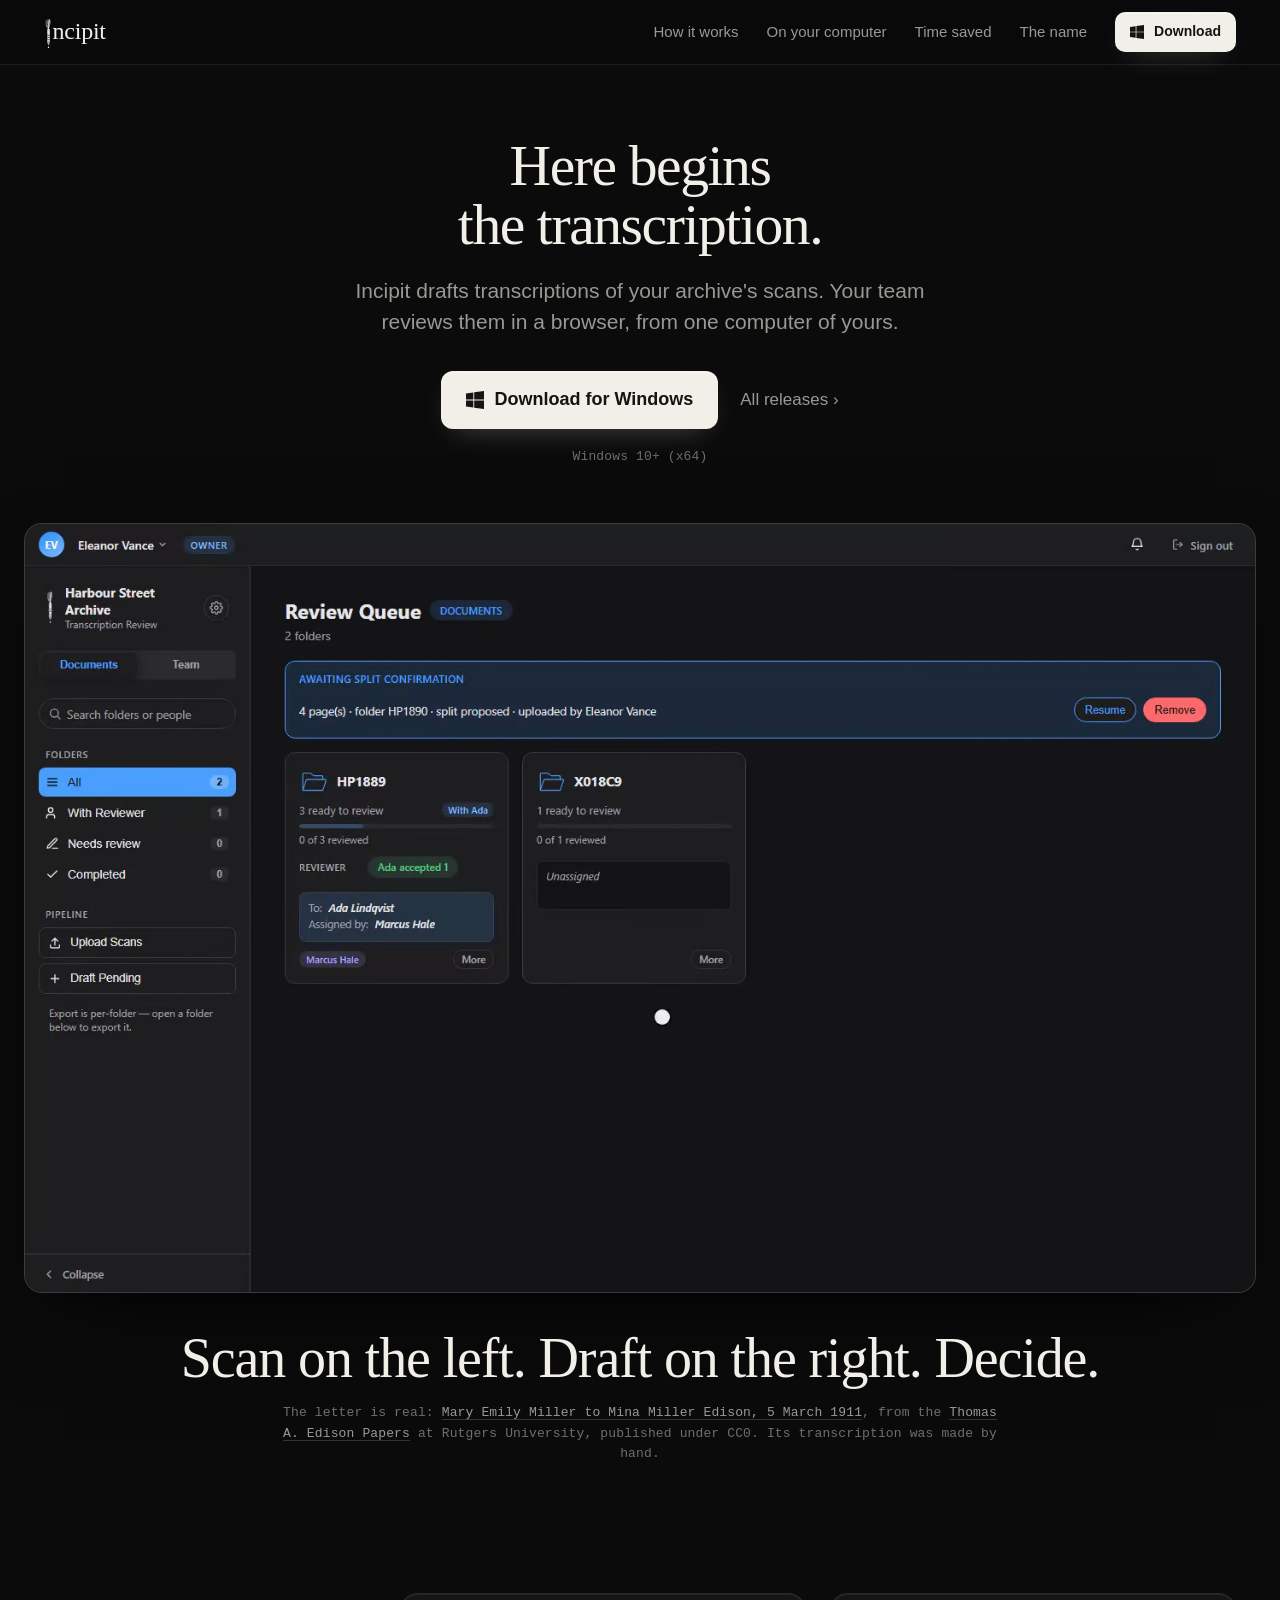
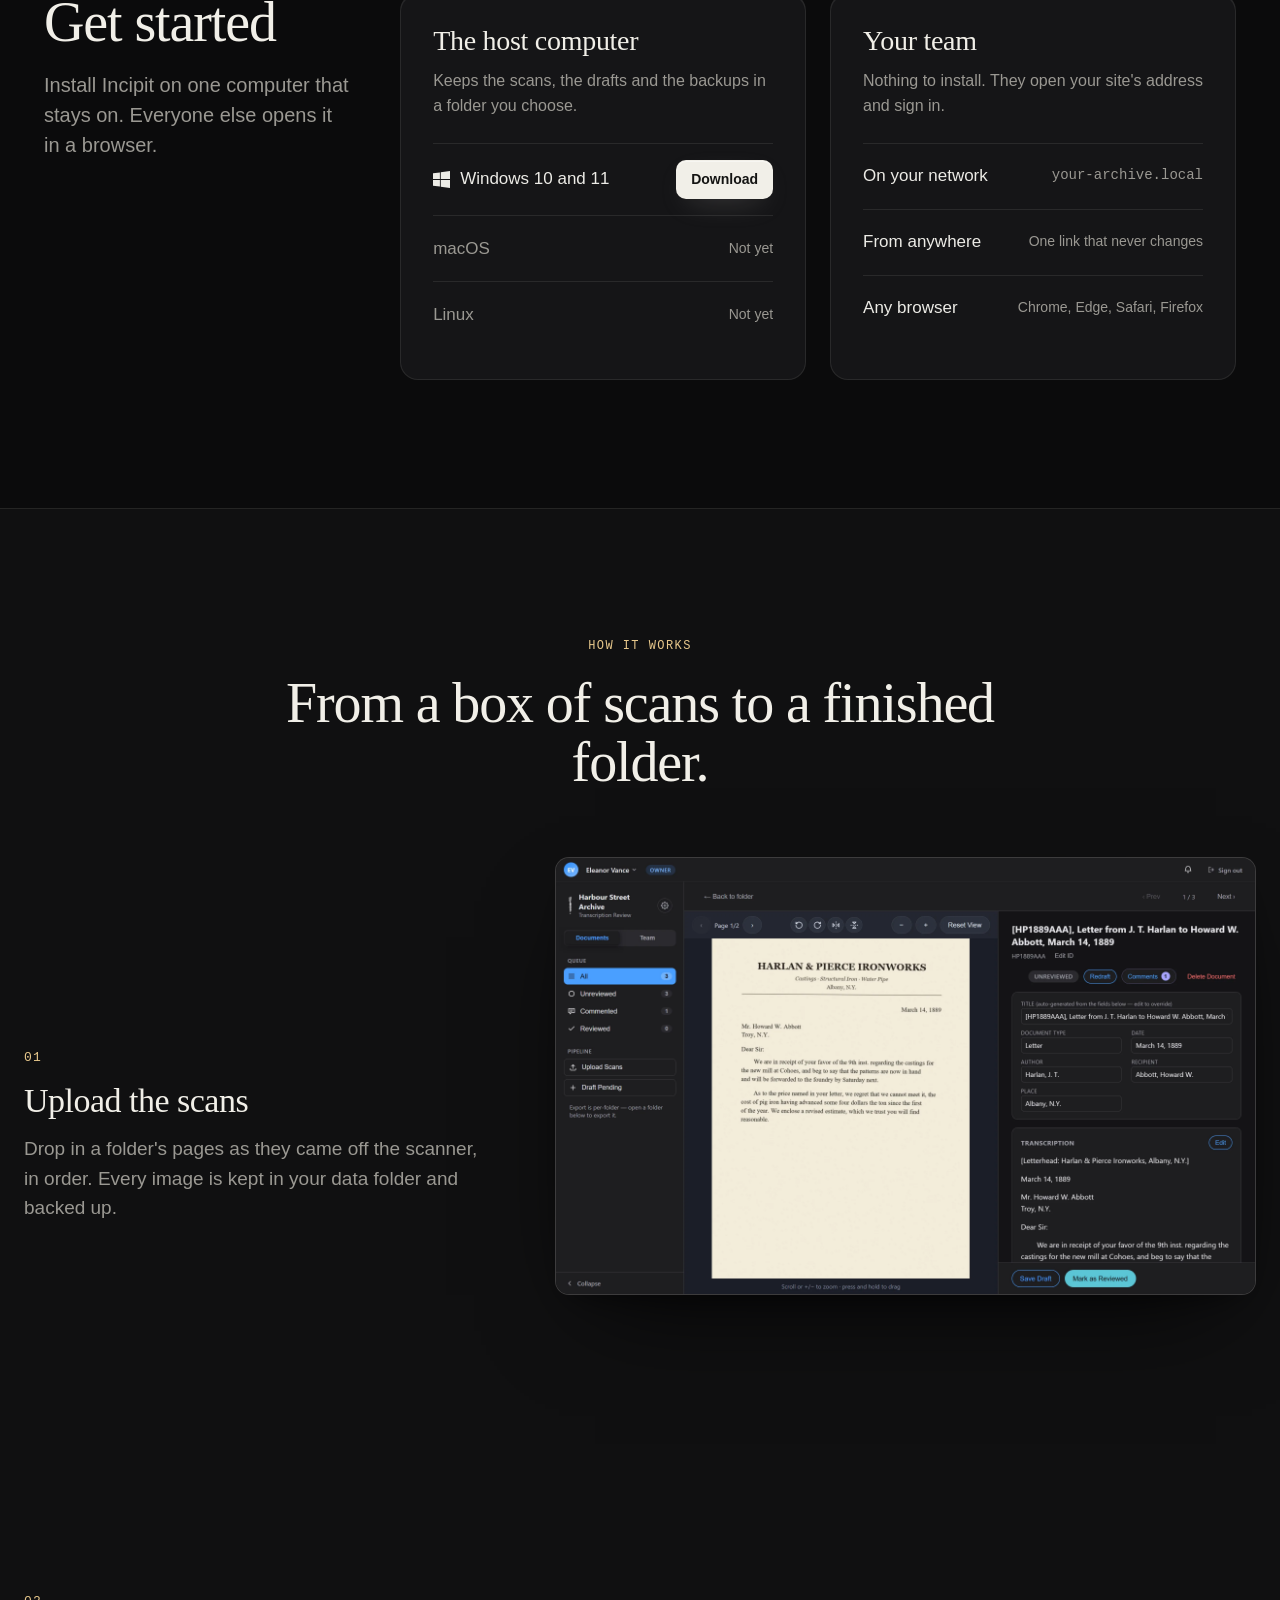
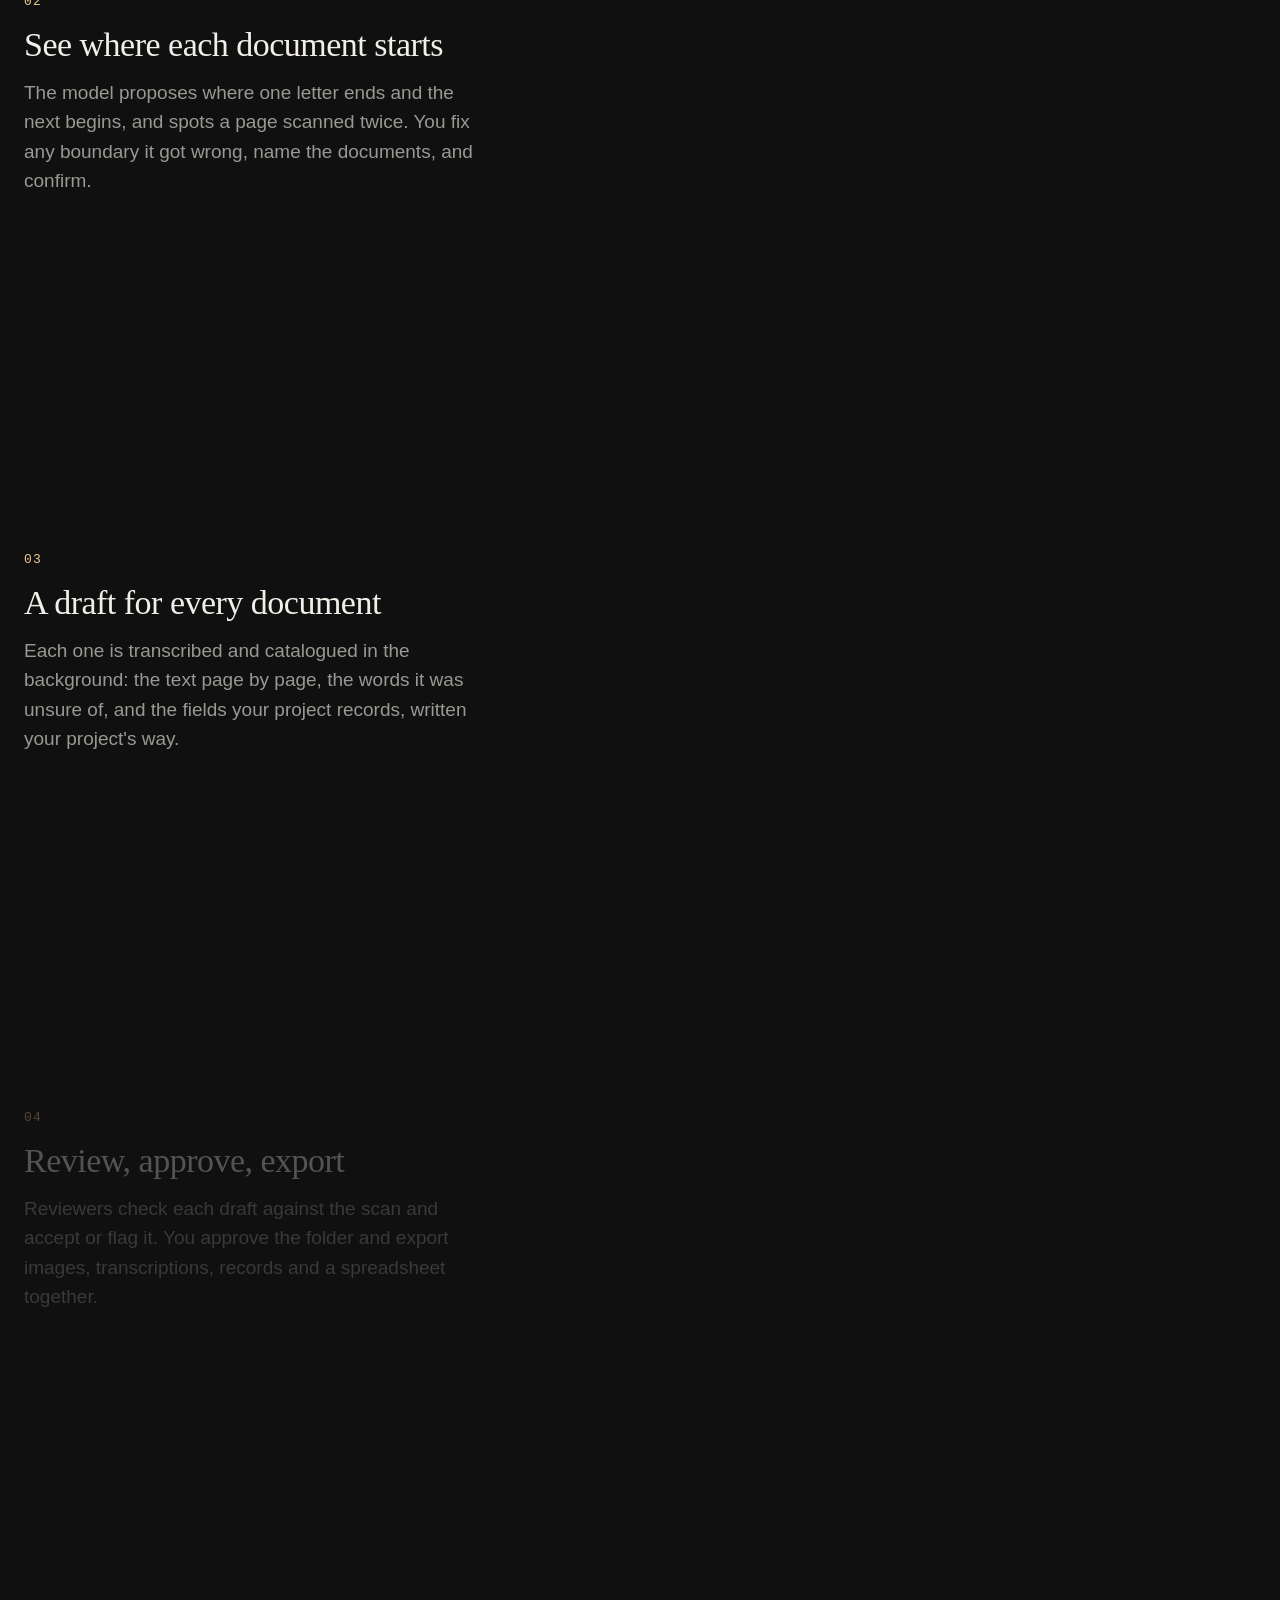
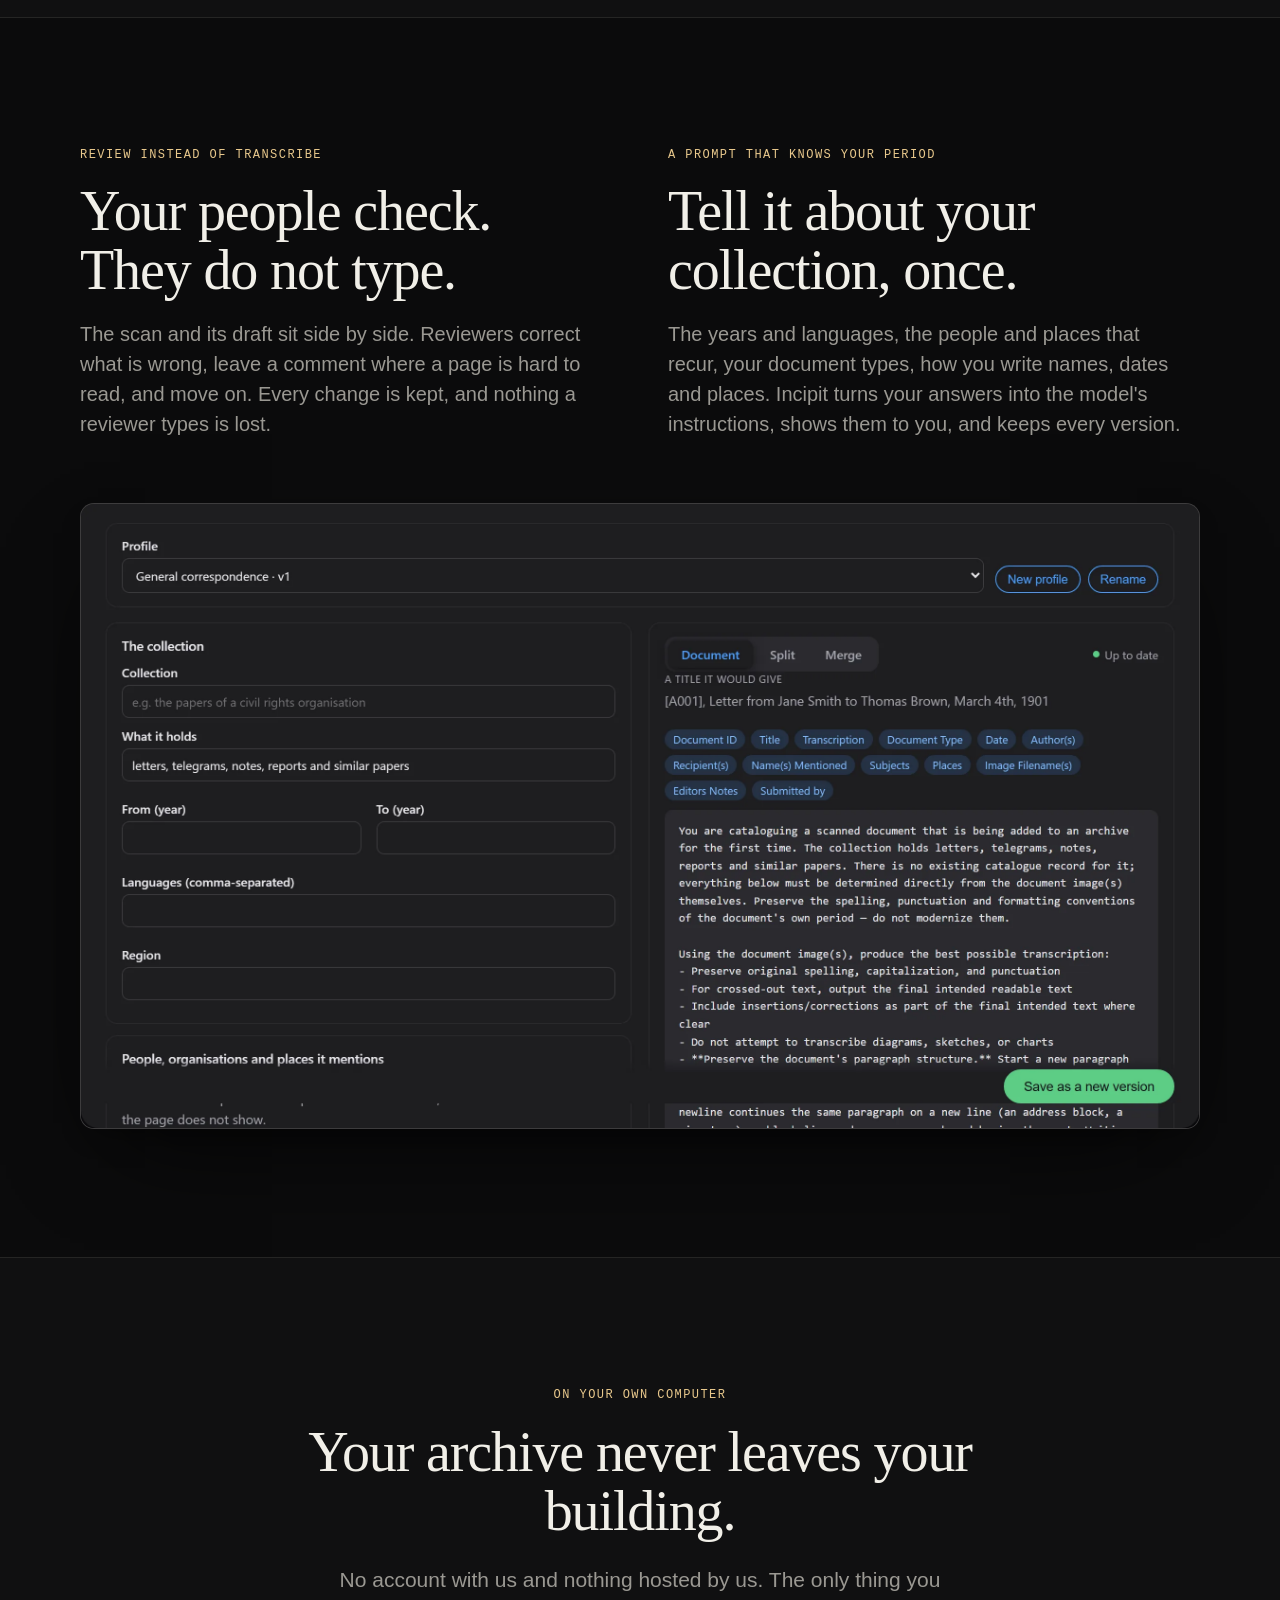
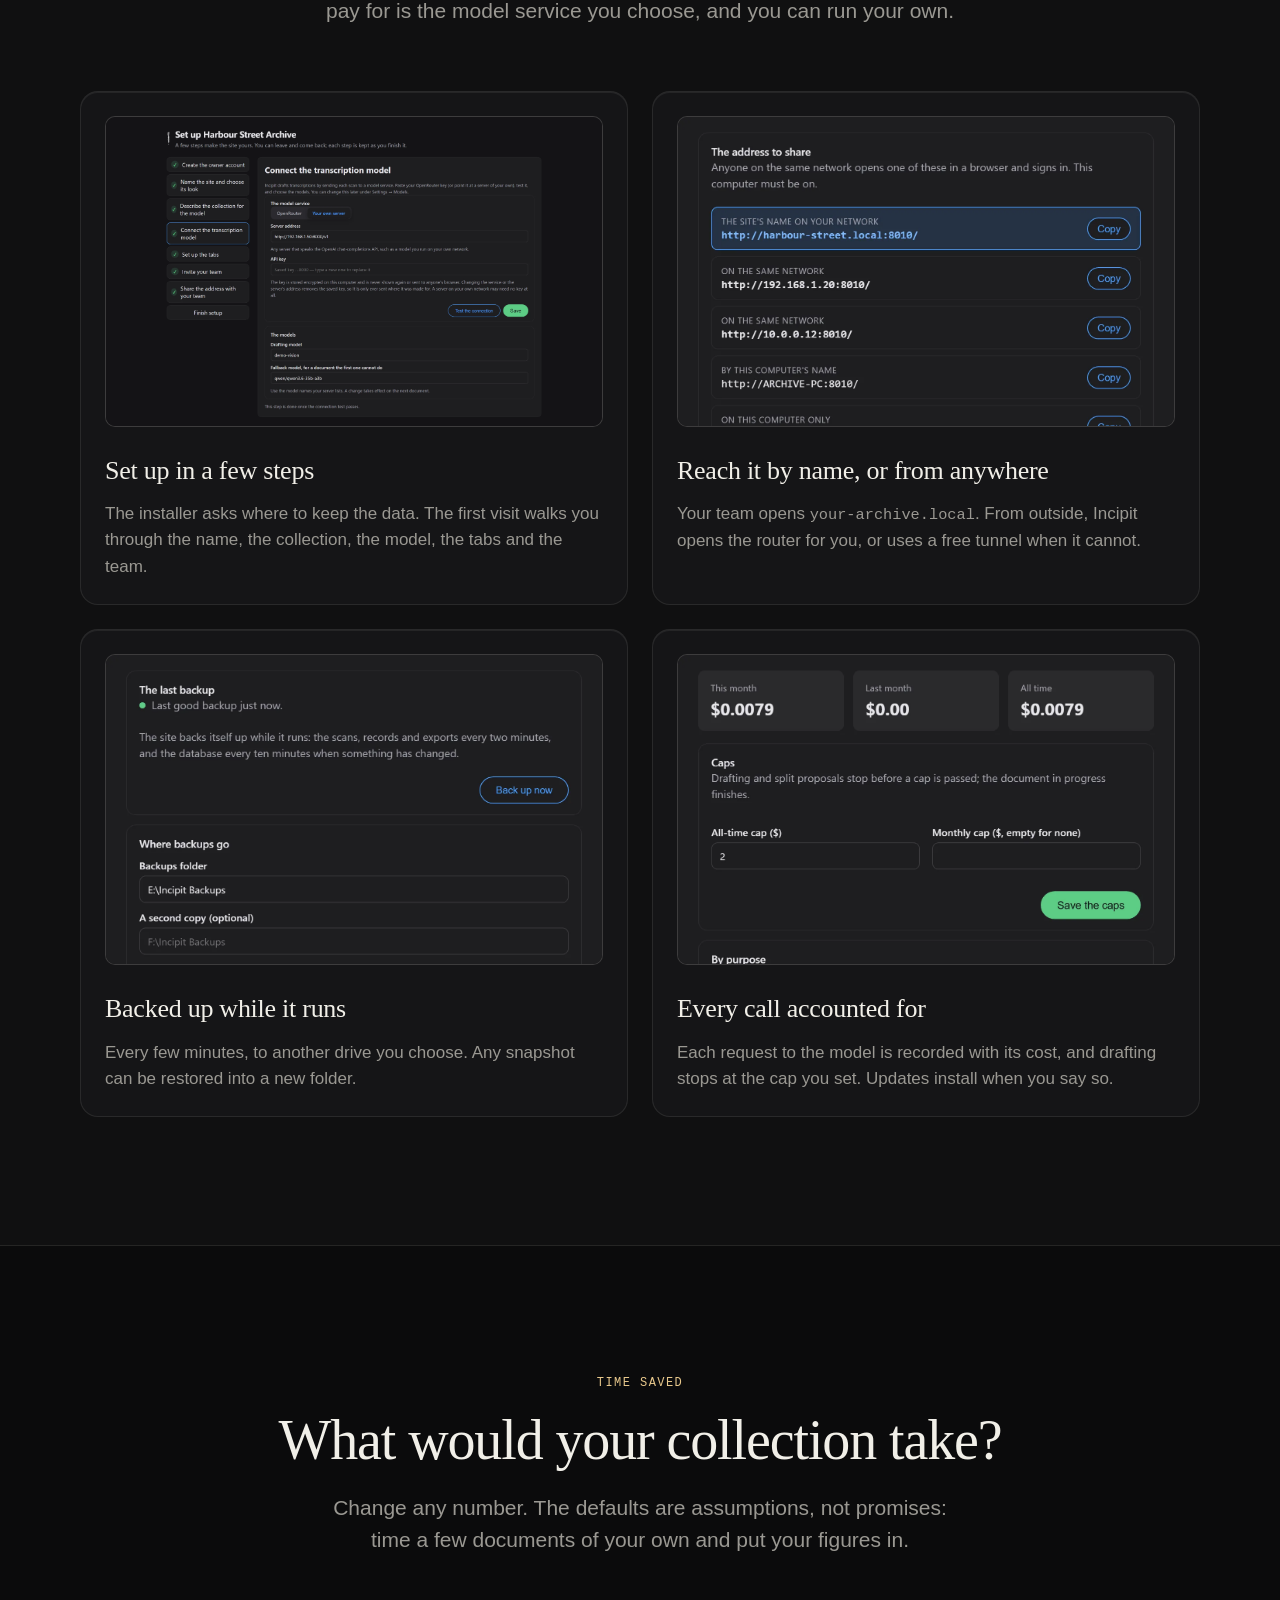
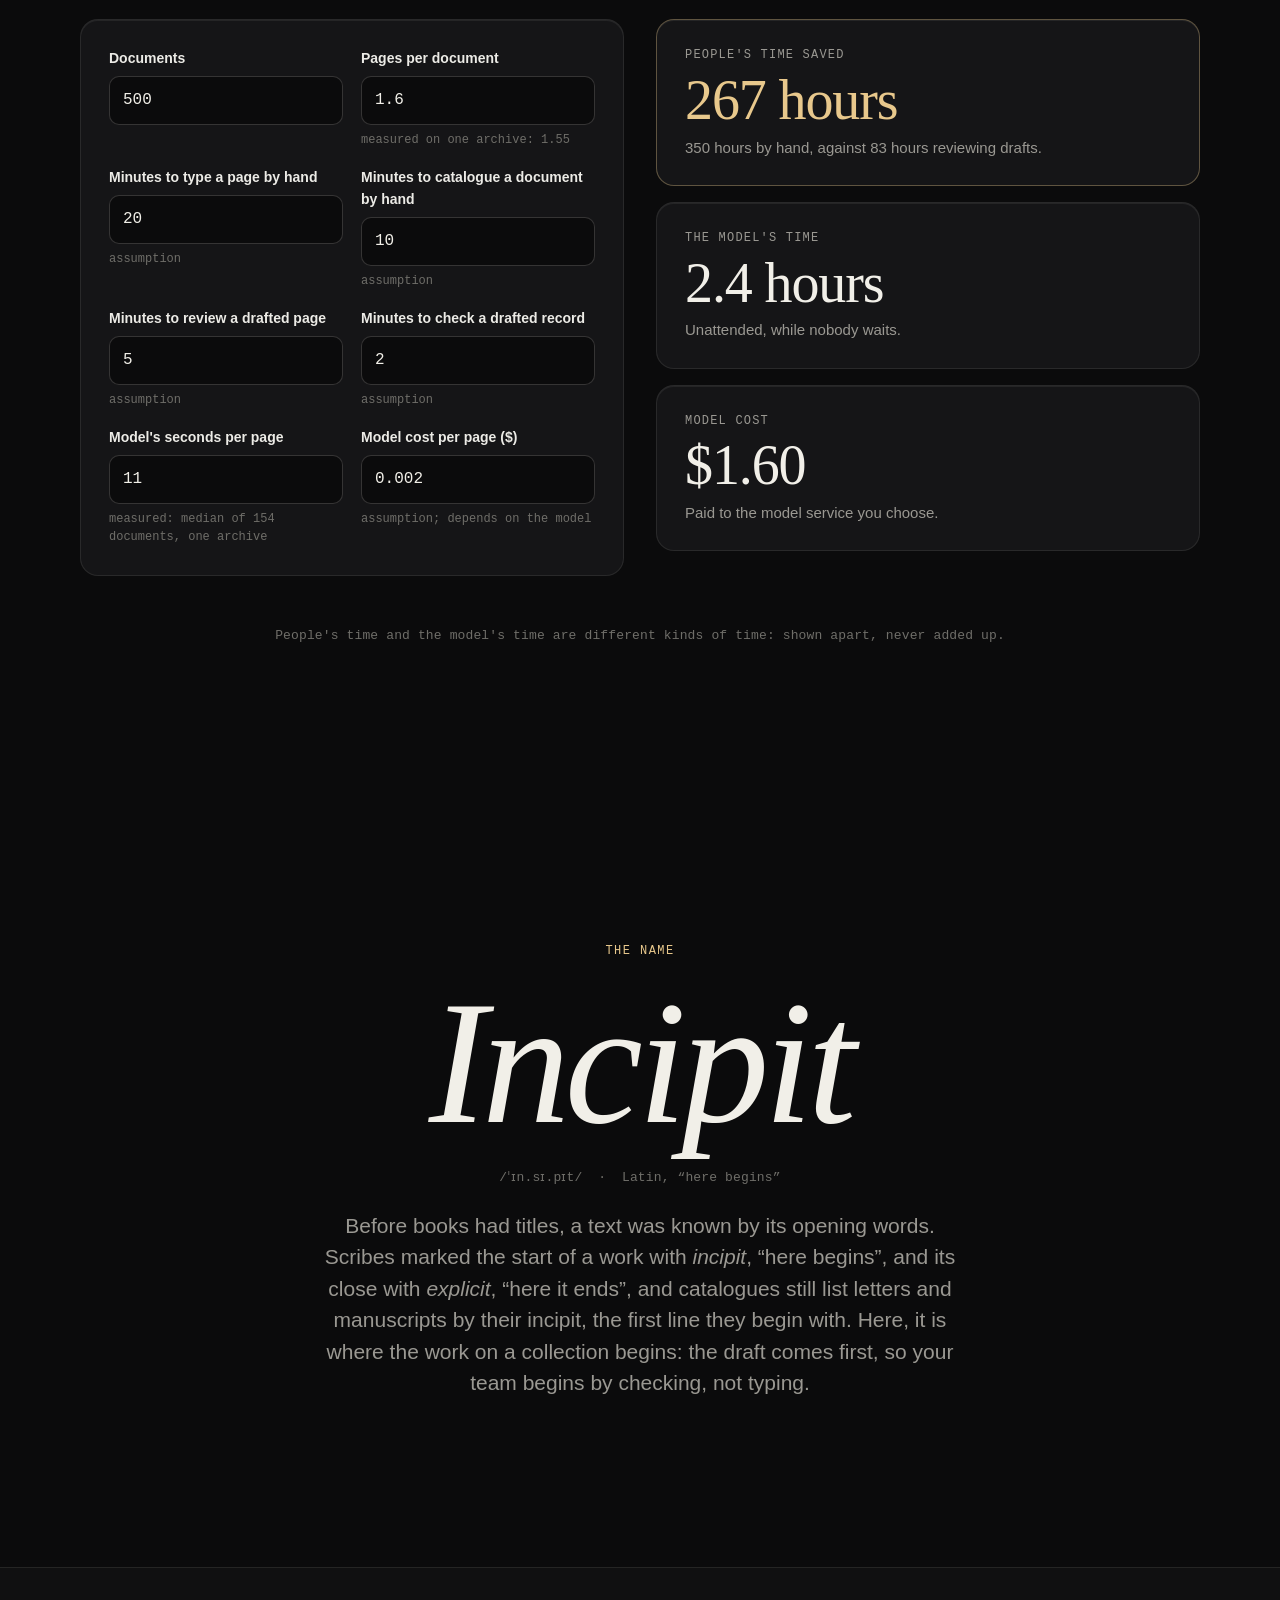
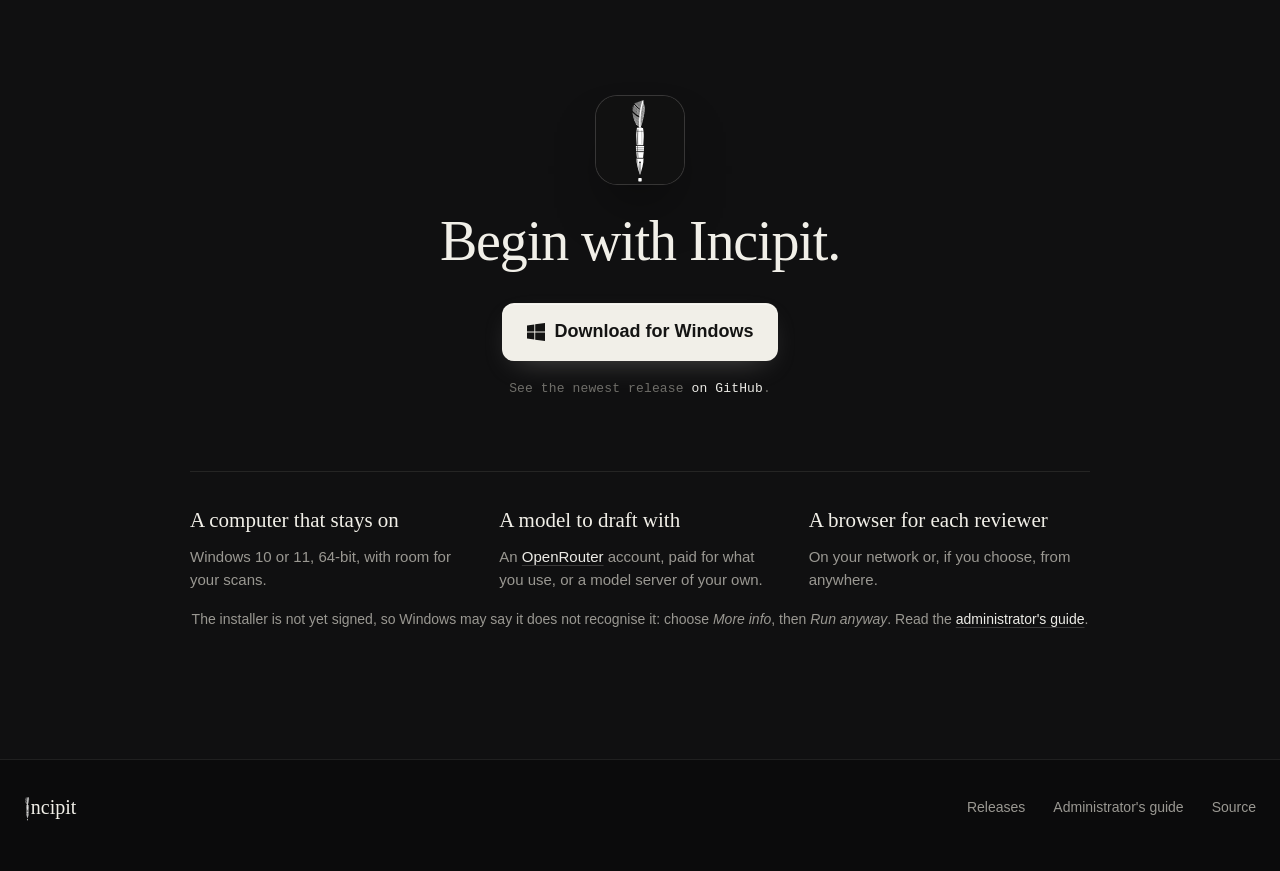
==== commit 49b73a20: "Download page: the hero is a recording of the real review screen; the export prompt names the folder" ====
--- a/site/index.html
+++ b/site/index.html
@@ -45,57 +45,19 @@
       <p class="mono-line rise" data-version>Windows 10+ (x64)</p>
     </div>
 
-    <div class="desk-wrap rise" role="img" aria-label="Six real documents from the Thomas A. Edison Papers go into Incipit, and a handwritten letter comes out transcribed.">
-      <div class="desk" id="desk">
-        <div class="window" aria-hidden="true">
-          <div class="window-bar"><img src="logo.svg" alt="" class="pen"><span>ncipit</span><span class="window-crumb">Miller family papers &middot; X018C9</span></div>
-          <div class="window-body">
-            <div class="queue">
-              <div class="queue-head">Queue</div>
-              <div class="queue-row" data-row="letter"><span class="queue-id">0915</span>Letter &middot; 1911</div>
-              <div class="queue-row" data-row="letter-2"><span class="queue-id">0939</span>Letter &middot; 1913</div>
-              <div class="queue-row" data-row="sketch"><span class="queue-id">NP001</span>Sketch &middot; 1869</div>
-              <div class="queue-row" data-row="notebook"><span class="queue-id">NP001</span>Notebook &middot; 1870</div>
-              <div class="queue-row" data-row="minutes"><span class="queue-id">E1259CF</span>Minutes &middot; 1912</div>
-              <div class="queue-row" data-row="report"><span class="queue-id">E1259CM</span>Report &middot; 1912</div>
-            </div>
-            <div class="scan-pane"><div class="scan-caption">Page 1 &middot; 0915</div></div>
-            <div class="draft-pane">
-              <div class="draft-title">[X018C9-0915], Letter from Mary Emily Miller to Mina Miller Edison, March 5th, 1911</div>
-              <div class="fields">
-                <div class="field"><span>Author</span><b data-field>Miller, Mary Emily</b></div>
-                <div class="field"><span>Recipient</span><b data-field>Edison, Mina Miller (Mrs Thomas A.)</b></div>
-                <div class="field"><span>Date</span><b data-field>1911-03-05</b></div>
-                <div class="field"><span>Type</span><b data-field>Letter</b></div>
-              </div>
-              <div class="draft-label">Transcription</div>
-              <div class="draft-text" id="draft-text"></div>
-              <div class="draft-done" data-done><span class="tick">&#10003;</span>Ready to review</div>
-            </div>
-          </div>
-        </div>
-        <img class="doc" data-doc="letter-2" src="documents/letter-2.webp" alt="" width="720" height="418"
-          style="--x0:230px;--y0:510px;--r0:6deg;--s0:1;--x1:489px;--y1:184px;--r1:0deg;--s1:.11;--d:2s">
-        <img class="doc" data-doc="sketch" src="documents/sketch.webp" alt="" width="720" height="536"
-          style="--x0:230px;--y0:24px;--r0:4deg;--s0:1.2;--x1:489px;--y1:217px;--r1:0deg;--s1:.11;--d:2.15s">
-        <img class="doc" data-doc="notebook" src="documents/notebook.webp" alt="" width="720" height="968"
-          style="--x0:30px;--y0:340px;--r0:-5deg;--s0:1;--x1:489px;--y1:244px;--r1:0deg;--s1:.11;--d:2.3s">
-        <img class="doc" data-doc="minutes" src="documents/minutes.webp" alt="" width="720" height="909"
-          style="--x0:250px;--y0:230px;--r0:7deg;--s0:1.1;--x1:489px;--y1:279px;--r1:0deg;--s1:.11;--d:2.45s">
-        <img class="doc" data-doc="report" src="documents/report.webp" alt="" width="720" height="922"
-          style="--x0:280px;--y0:360px;--r0:-6deg;--s0:1;--x1:489px;--y1:313px;--r1:0deg;--s1:.11;--d:2.6s">
-        <img class="doc" data-doc="letter" src="documents/letter.webp" alt="" width="720" height="816"
-          style="--x0:40px;--y0:50px;--r0:-9deg;--s0:1.3;--x1:660px;--y1:115px;--r1:0deg;--s1:1.46;--d:2.8s">
-      </div>
-    </div>
-    <p class="credit mono-line">The documents are real, from the <a href="https://edisondigital.rutgers.edu/">Thomas A. Edison Papers</a>
-      at Rutgers University, published under CC0: <span data-credits></span></p>
-  </section>
-
-  <section class="showcase">
-    <p class="eyebrow reveal">The review screen</p>
-    <h2 class="display-2 reveal">Scan on the left. Draft on the right. Decide.</h2>
-    <figure class="frame wide reveal"><img src="screens/review-dark.webp" width="1440" height="900" alt="The review screen: a scanned letter on the left, its drafted transcription and catalogue fields on the right."></figure>
+    <figure class="hero-screen rise">
+      <video class="hero-video" autoplay muted loop playsinline preload="metadata" width="1440" height="900"
+        poster="screens/hero-poster-dark.webp"
+        aria-label="The review screen at work: an owner opens a folder, opens a handwritten letter, corrects the author's name and marks the letter reviewed.">
+        <source src="hero.webm" type="video/webm">
+        <source src="hero.mp4" type="video/mp4">
+        <img src="screens/hero-poster-dark.webp" width="1440" height="900" alt="The review screen: a scanned letter on the left, its drafted transcription and catalogue fields on the right.">
+      </video>
+      <figcaption class="hero-caption">
+        <span class="display-2">Scan on the left. Draft on the right. Decide.</span>
+        <span class="mono-line credit">The letter is real: <span data-credits></span>, from the <a href="https://edisondigital.rutgers.edu/">Thomas A. Edison Papers</a> at Rutgers University, published under CC0. Its transcription was made by hand.</span>
+      </figcaption>
+    </figure>
   </section>
 
   <section class="start" id="start">
--- a/site/site.css
+++ b/site/site.css
@@ -85,71 +85,17 @@
 .hero-copy { max-width: 720px; margin: 0 auto; }
 .hero-sub { color: var(--muted); font-size: clamp(17px, 1.9vw, 21px); line-height: 1.45; margin: 22px auto 0; max-width: 620px; }
 .hero-actions { display: flex; gap: 22px; align-items: center; justify-content: center; margin-top: 34px; flex-wrap: wrap; }
-.credit { max-width: 1240px; margin: 14px auto 0; text-align: left; line-height: 1.6; }
+.credit { line-height: 1.6; }
 .credit a { color: var(--muted); text-decoration: underline; text-underline-offset: 3px; text-decoration-color: var(--hairline-strong); }
 
-/* Designed at 1200 by 720 and scaled to the width it is given (site.js sets --scale), so every
-   distance in the animation is a plain number. */
-.desk-wrap { --design: 1200; --shift: -310px; max-width: 1240px; margin: 56px auto 0; aspect-ratio: 15 / 8; border-radius: 28px; overflow: hidden; border: 1px solid var(--hairline);
-  background: radial-gradient(120% 90% at 70% 20%, #1c1a16 0%, #0e0e0f 55%, #0b0b0c 100%); position: relative; }
-.desk { position: absolute; left: 0; top: 0; width: 1200px; height: 640px; transform-origin: 0 0; transform: scale(var(--scale, 1)); }
-/* Once the table is cleared the window comes to the middle; the shift is in desk units, before the scale. */
-.desk { transition: transform 1.4s var(--ease), opacity 0.6s var(--ease); }
-/* Between one showing and the next the desk fades, so the documents do not jump back to the pile. */
-.desk.resetting { opacity: 0; transition: opacity 0.6s var(--ease); }
-.desk.landed { transform: scale(var(--scale, 1)) translateX(var(--shift)); }
-
-.window { position: absolute; left: 470px; top: 60px; width: 880px; height: 520px; border-radius: 16px; background: #141416;
-  border: 1px solid var(--hairline-strong); box-shadow: var(--shadow), var(--glow); overflow: hidden; display: flex; flex-direction: column;
-  font-size: 12px; color: var(--text); text-align: left; }
-.window-bar { height: 40px; display: flex; align-items: center; gap: 2px; padding: 0 16px; border-bottom: 1px solid var(--hairline); font-family: var(--serif); font-size: 17px; color: var(--paper); }
-.window-bar .pen { height: 20px; width: auto; transform: translateY(-1px); }
-.window-crumb { margin-left: auto; font-family: var(--mono); font-size: 11px; color: var(--dim); }
-.window-body { flex: 1; display: grid; grid-template-columns: 176px 320px minmax(0, 1fr); min-height: 0; }
-.queue { border-right: 1px solid var(--hairline); padding: 12px 10px; }
-.queue-head { font-family: var(--mono); font-size: 10px; letter-spacing: 0.12em; text-transform: uppercase; color: var(--dim); margin: 2px 6px 10px; }
-.queue-row { height: 34px; display: flex; align-items: center; gap: 7px; padding: 0 6px 0 40px; border-radius: 8px; color: var(--muted); font-size: 11px; white-space: nowrap; overflow: hidden; opacity: 0; }
-.queue-row[data-row="letter"] { background: rgba(232, 200, 140, 0.1); color: var(--paper); position: relative; }
-/* The open letter's own place in the queue, since the page itself lies in the scan pane. */
-.queue-row[data-row="letter"]::before { content: ""; position: absolute; left: 8px; top: 5px; width: 22px; height: 25px; border-radius: 2px; background: url(documents/letter.webp) center top / cover; }
-.queue-id { font-family: var(--mono); font-size: 10px; color: var(--dim); }
-.scan-pane { background: #0d0d0e; border-right: 1px solid var(--hairline); position: relative; }
-.scan-caption { position: absolute; left: 14px; top: 462px; font-family: var(--mono); font-size: 10px; letter-spacing: 0.1em; text-transform: uppercase; color: var(--dim); }
-.draft-pane { padding: 18px 20px; display: flex; flex-direction: column; gap: 12px; min-width: 0; overflow: hidden; }
-.draft-title { font-weight: 600; font-size: 13px; line-height: 1.35; color: var(--paper); }
-.fields { display: grid; grid-template-columns: 1fr 1fr; gap: 8px 12px; }
-.field { display: flex; flex-direction: column; gap: 2px; border: 1px solid var(--hairline); border-radius: 8px; padding: 6px 8px; min-width: 0; }
-.field span { font-family: var(--mono); font-size: 9px; letter-spacing: 0.1em; text-transform: uppercase; color: var(--dim); }
-.field b { font-weight: 500; font-size: 11px; line-height: 1.3; opacity: 0; }
-.draft-label { font-family: var(--mono); font-size: 10px; letter-spacing: 0.12em; text-transform: uppercase; color: var(--dim); margin-top: 4px; }
-.draft-text { font-size: 12.5px; line-height: 1.5; color: var(--text); white-space: pre-wrap; min-height: 120px; }
-.draft-text::after { content: ""; display: inline-block; width: 1px; height: 1em; background: var(--accent); vertical-align: -0.15em; margin-left: 1px; animation: blink 1s steps(2) infinite; }
-.draft-text.done::after { display: none; }
-@keyframes blink { 50% { opacity: 0; } }
-.draft-done { margin-top: auto; align-self: flex-start; display: inline-flex; align-items: center; gap: 8px; padding: 7px 12px; border-radius: 980px;
-  background: rgba(78, 160, 110, 0.14); color: #8fd4a8; font-weight: 600; font-size: 12px; opacity: 0; transform: translateY(6px); }
-.tick { font-size: 13px; }
-
-/* The documents: scattered on the table, then each settles where it lands in the window. Each
-   carries its own start and end as custom properties, so the keyframes are shared. */
-.doc { position: absolute; left: 0; top: 0; width: 200px; height: auto; border-radius: 4px;
-  box-shadow: 0 30px 60px -20px rgba(0, 0, 0, 0.9), 0 0 0 1px rgba(0, 0, 0, 0.3);
-  transform-origin: 0 0; transform: translate(var(--x1), var(--y1)) rotate(var(--r1)) scale(var(--s1)); }
-.js .desk.play .doc { animation: appear 0.8s var(--ease) 0.5s both, settle 1.2s var(--ease) var(--d) forwards; }
-@keyframes appear {
-  from { opacity: 0; transform: translate(var(--x0), calc(var(--y0) + 30px)) rotate(var(--r0)) scale(var(--s0)); }
-  to { opacity: 1; transform: translate(var(--x0), var(--y0)) rotate(var(--r0)) scale(var(--s0)); }
-}
-@keyframes settle {
-  from { transform: translate(var(--x0), var(--y0)) rotate(var(--r0)) scale(var(--s0)); }
-  to { transform: translate(var(--x1), var(--y1)) rotate(var(--r1)) scale(var(--s1)); }
-}
-.queue-row, .field b, .draft-done { transition: opacity 0.5s var(--ease), transform 0.5s var(--ease); }
-.desk.settled .queue-row, .desk.settled .field b { opacity: 1; }
-.desk.settled .draft-done { opacity: 1; transform: none; }
-
-.showcase { padding-top: 96px; text-align: center; }
-.showcase .display-2 { margin-bottom: 44px; }
+/* The hero is the program itself, recorded: a frame the width of the page, the video filling it. */
+.hero-screen { max-width: 1240px; margin: 56px auto 0; }
+.hero-video { display: block; width: 100%; height: auto; aspect-ratio: 16 / 10; border-radius: 18px; overflow: hidden;
+  border: 1px solid var(--hairline-strong); background: var(--panel); box-shadow: var(--shadow), var(--glow); object-fit: cover; }
+.hero-caption { margin: 36px auto 0; text-align: center; display: flex; flex-direction: column; align-items: center; gap: 14px; }
+.hero-caption .display-2 { display: block; }
+.hero-caption .credit { max-width: 720px; text-align: center; margin: 0; }
+
 
 /* ---------- get started ---------- */
 .start { display: grid; grid-template-columns: minmax(0, 0.9fr) minmax(0, 1.1fr) minmax(0, 1.1fr); gap: 24px; max-width: 1240px; margin: 0 auto; }
@@ -247,9 +193,6 @@
 @media (prefers-reduced-motion: reduce) {
   html { scroll-behavior: auto; }
   .js .reveal, .js .rise { opacity: 1; transform: none; animation: none; transition: none; }
-  .js .desk.play .doc { animation: none; opacity: 1; }
-  .queue-row, .field b, .draft-done { transition: none; }
-  .draft-text::after { animation: none; display: none; }
   .step { opacity: 1; transition: none; }
   .stage-shot, .button, .card { transition: none; }
   .button:hover, .card:hover { transform: none; }
@@ -266,11 +209,9 @@
   .nav-links { display: none; }
   .nav-inner .button { margin-left: auto; }
   .hero { padding: 48px 16px 0; }
-  /* A phone frames the window alone (760 desk units wide); the pile arrives from beyond its left edge. */
-  .desk-wrap { --design: 940; --shift: -440px; aspect-ratio: 47 / 32; margin-top: 36px; border-radius: 16px; }
-  .js .desk { transform: scale(var(--scale, 1)) translateX(var(--shift)); }
+  .hero-screen { margin-top: 36px; }
+  .hero-video { border-radius: 12px; }
   .credit { font-size: 11px; }
-  .showcase { padding-top: 72px; }
   .panel { padding: 24px; }
   .steps, .feature-grid, .cards, .estimator, .needs { grid-template-columns: minmax(0, 1fr); }
   .steps { gap: 0; }
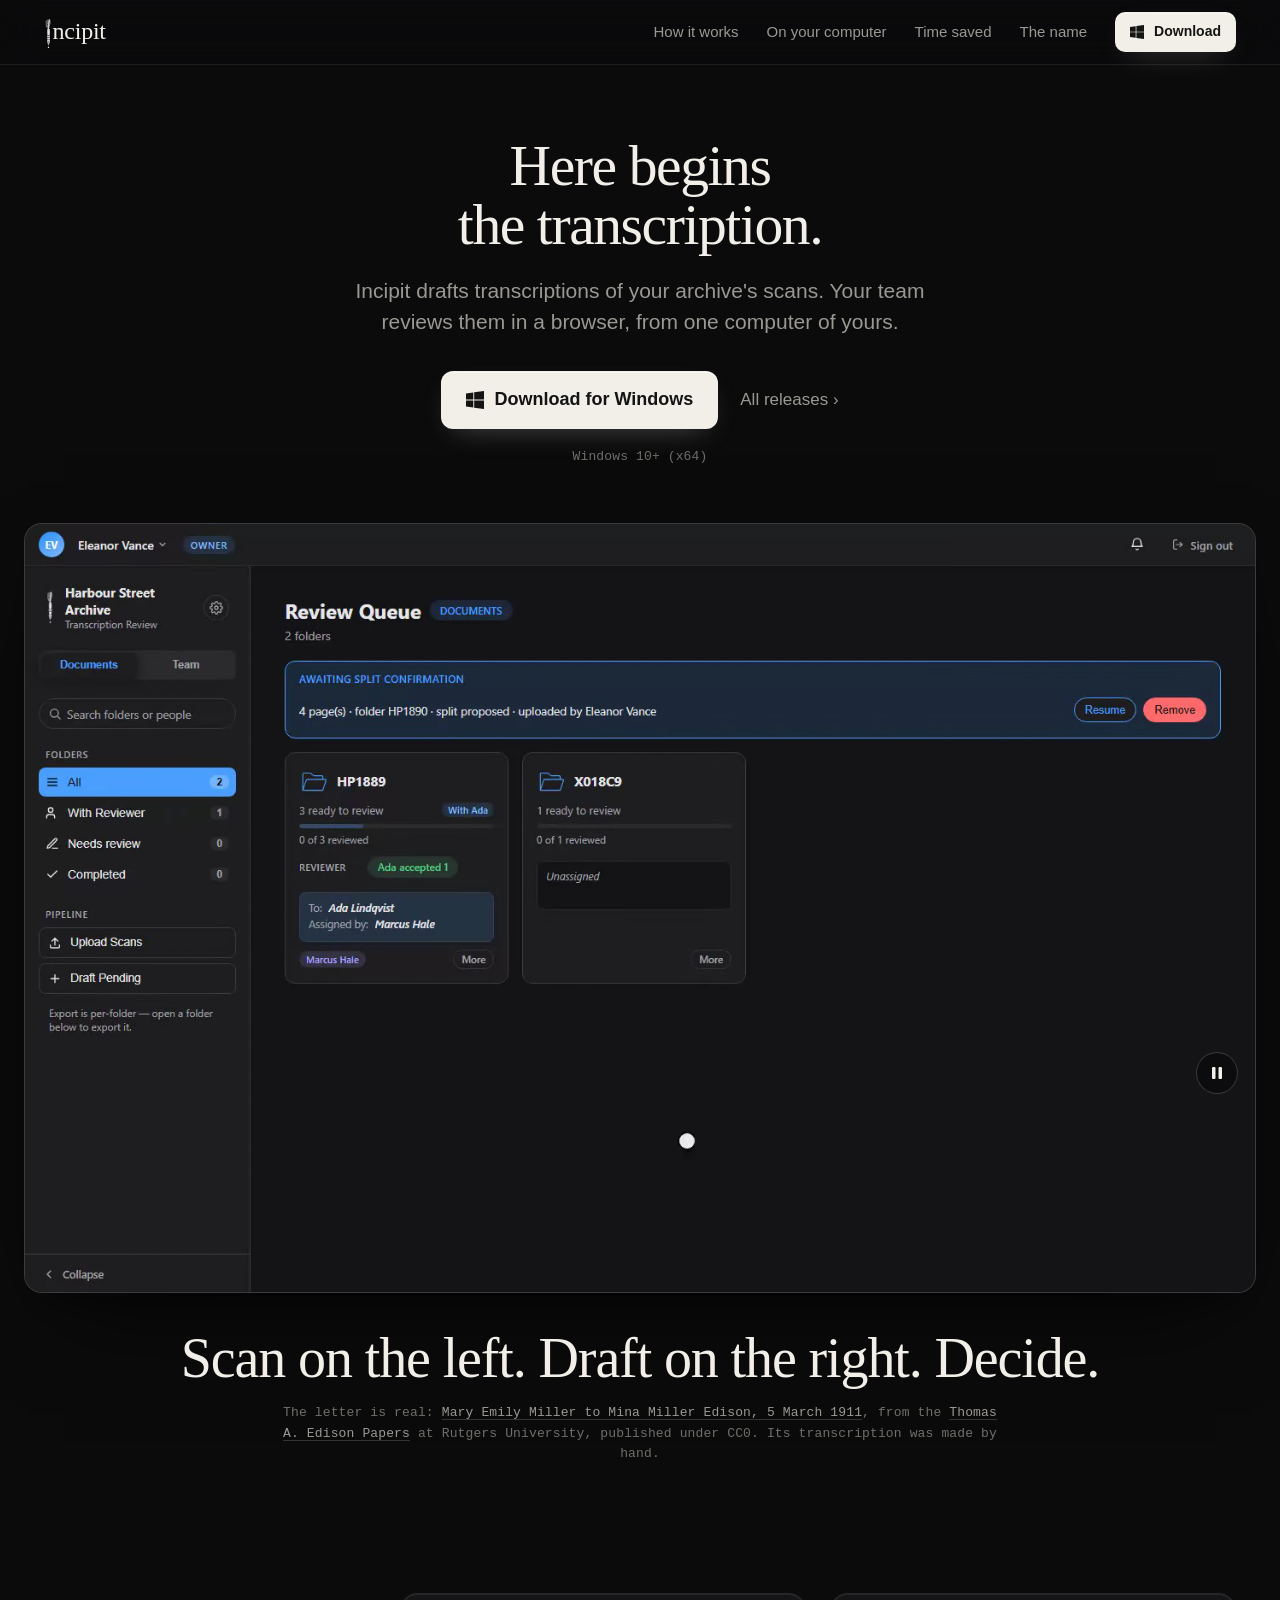
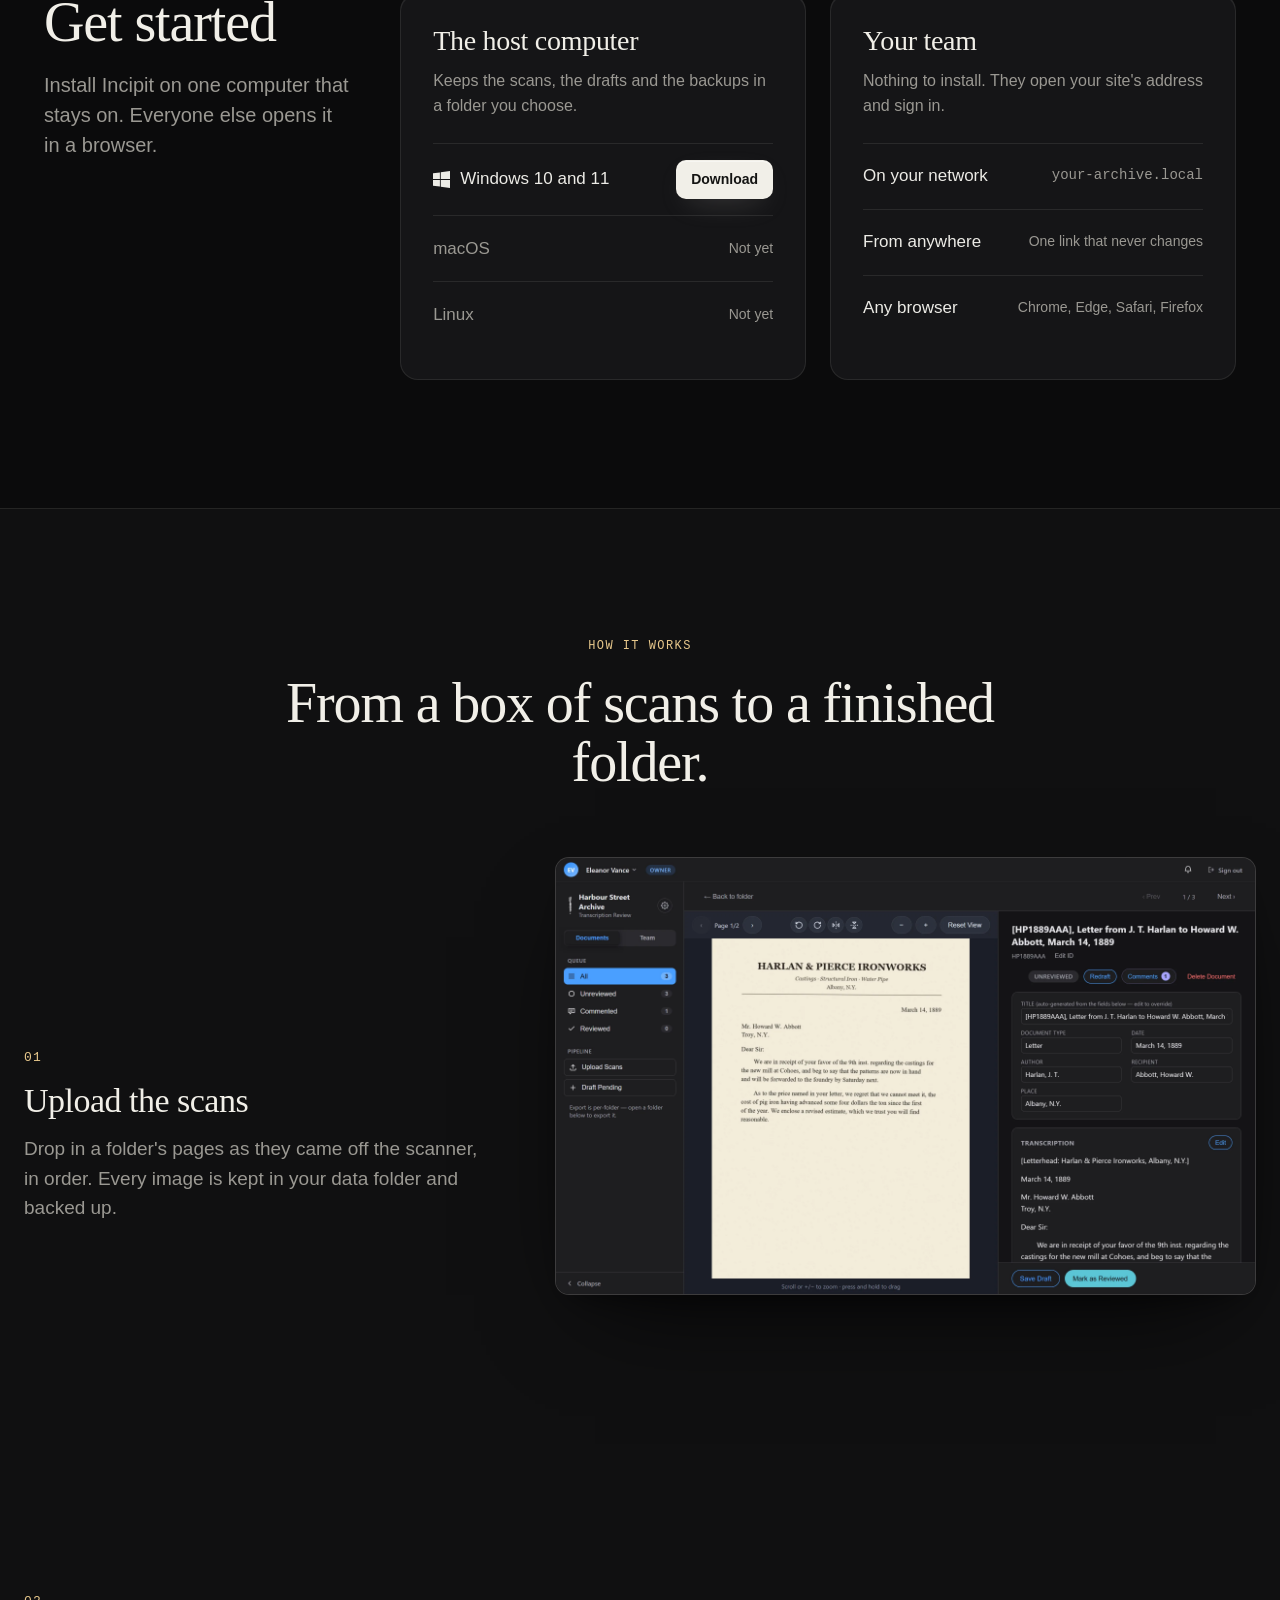
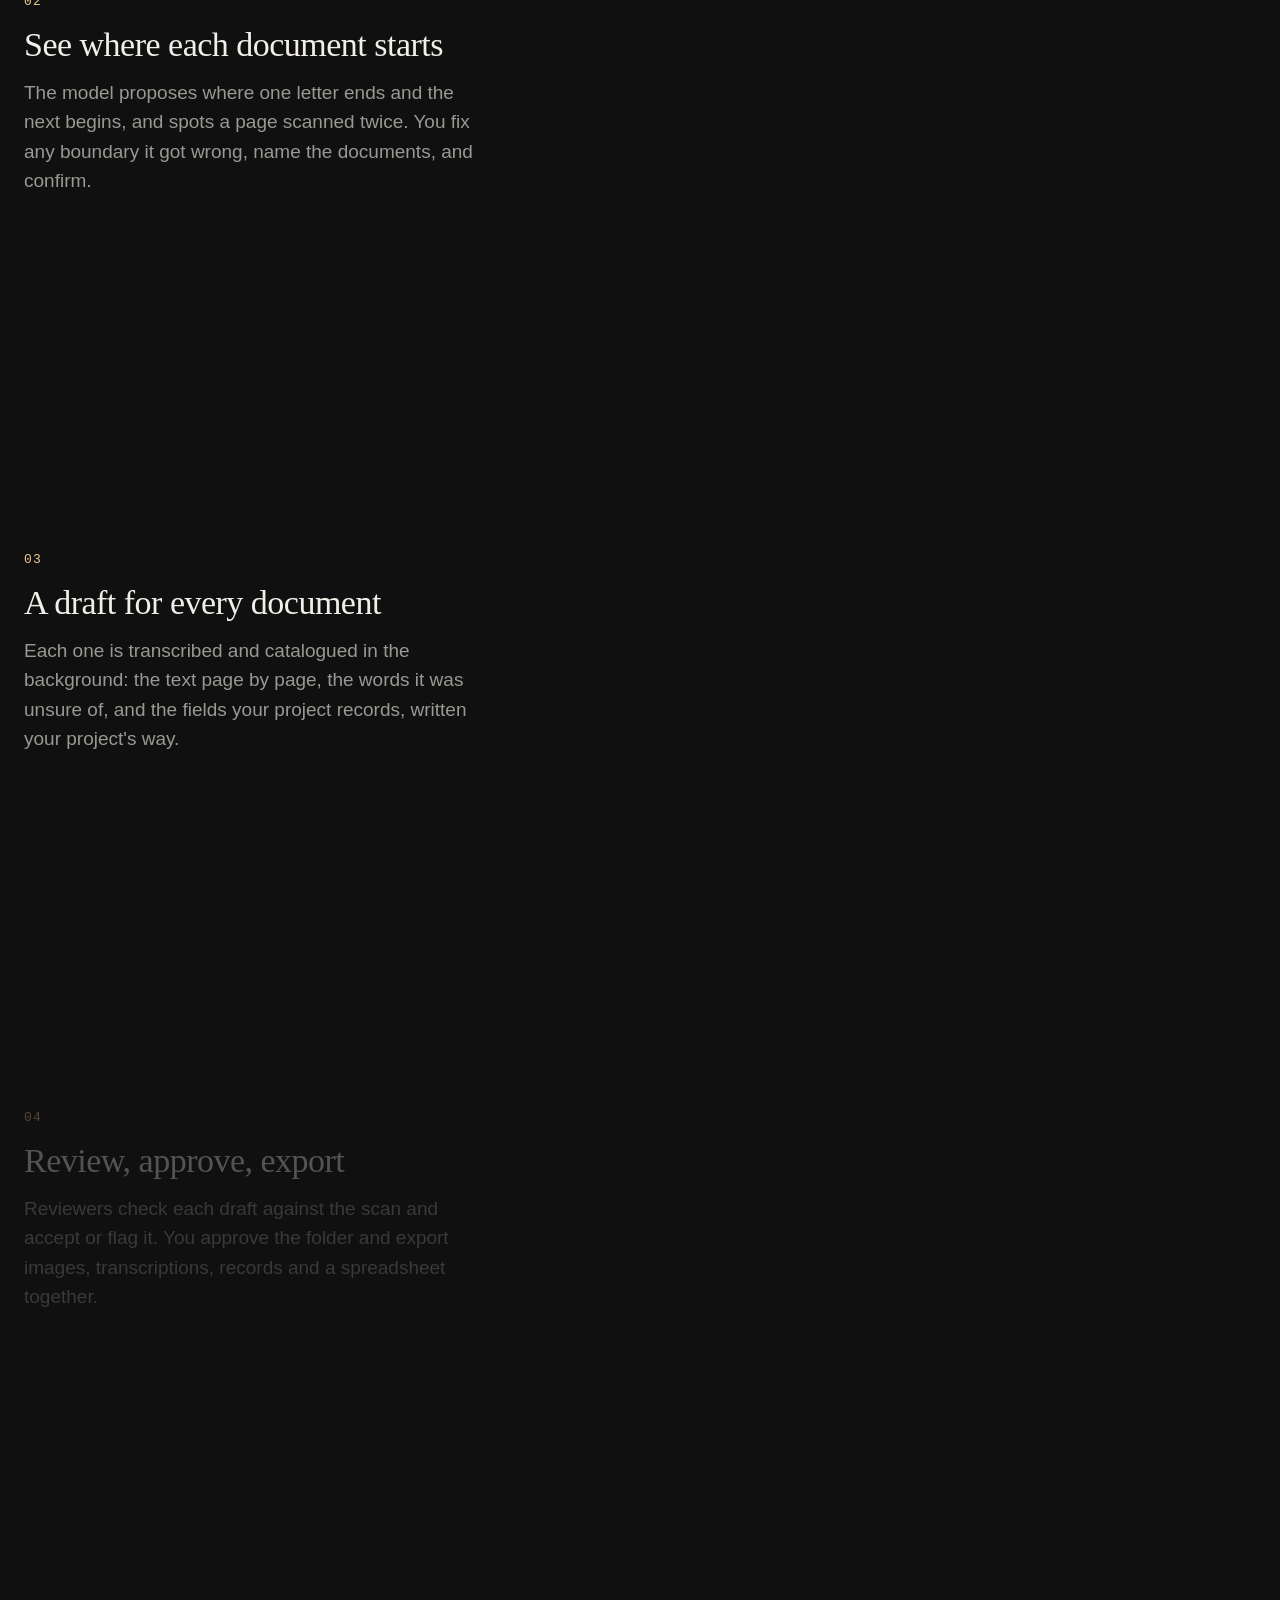
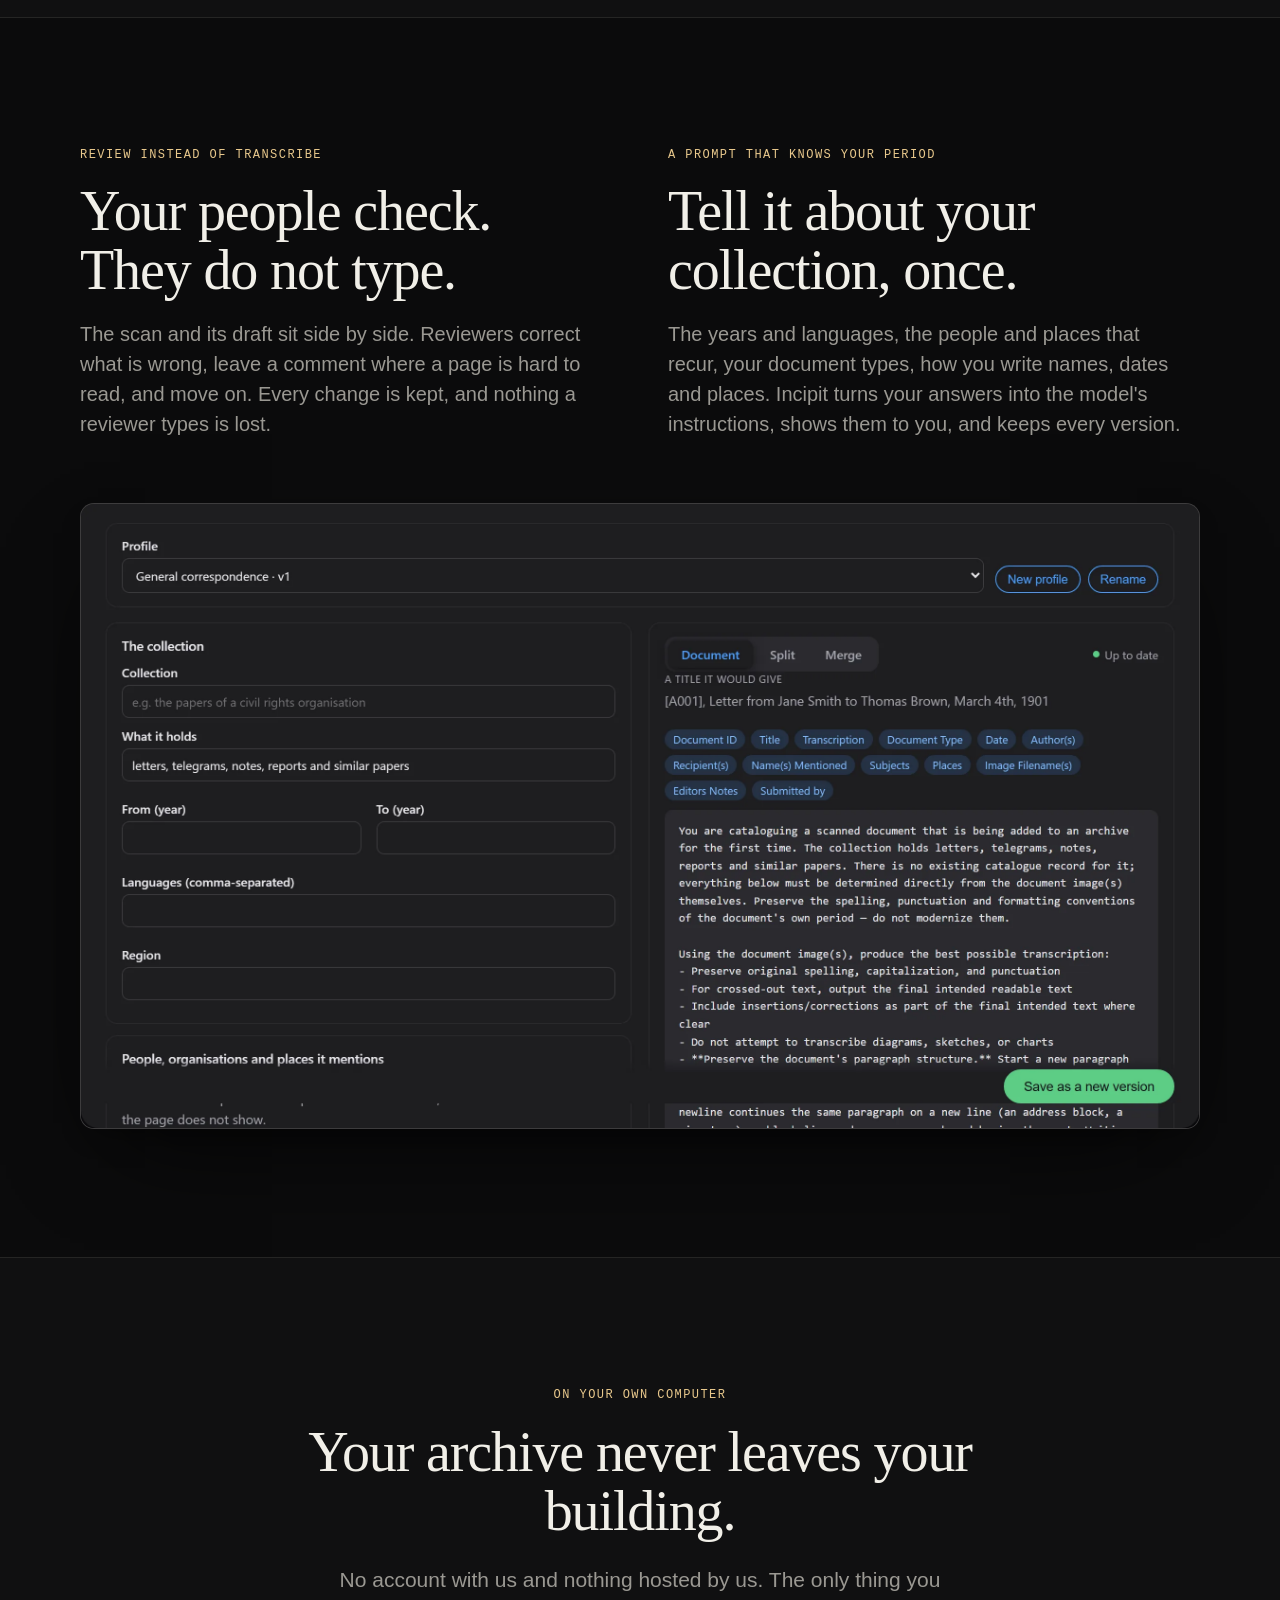
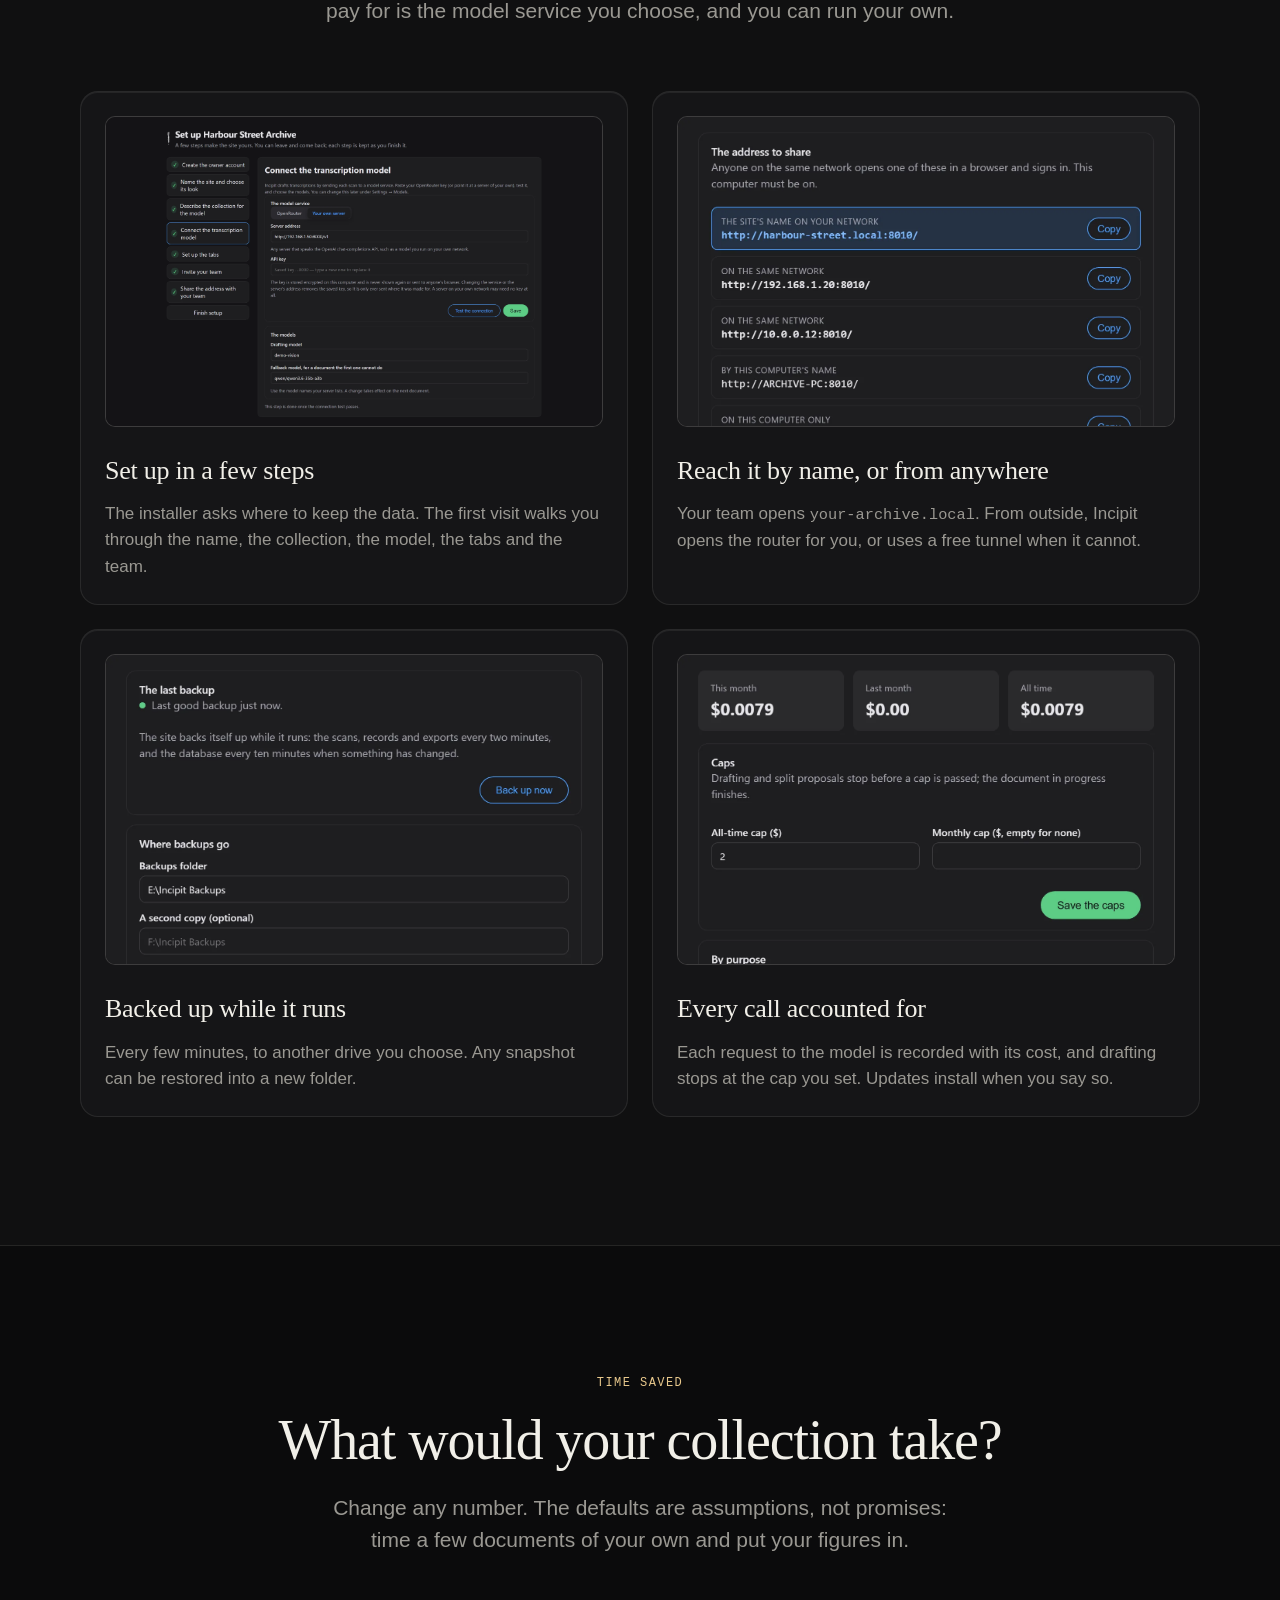
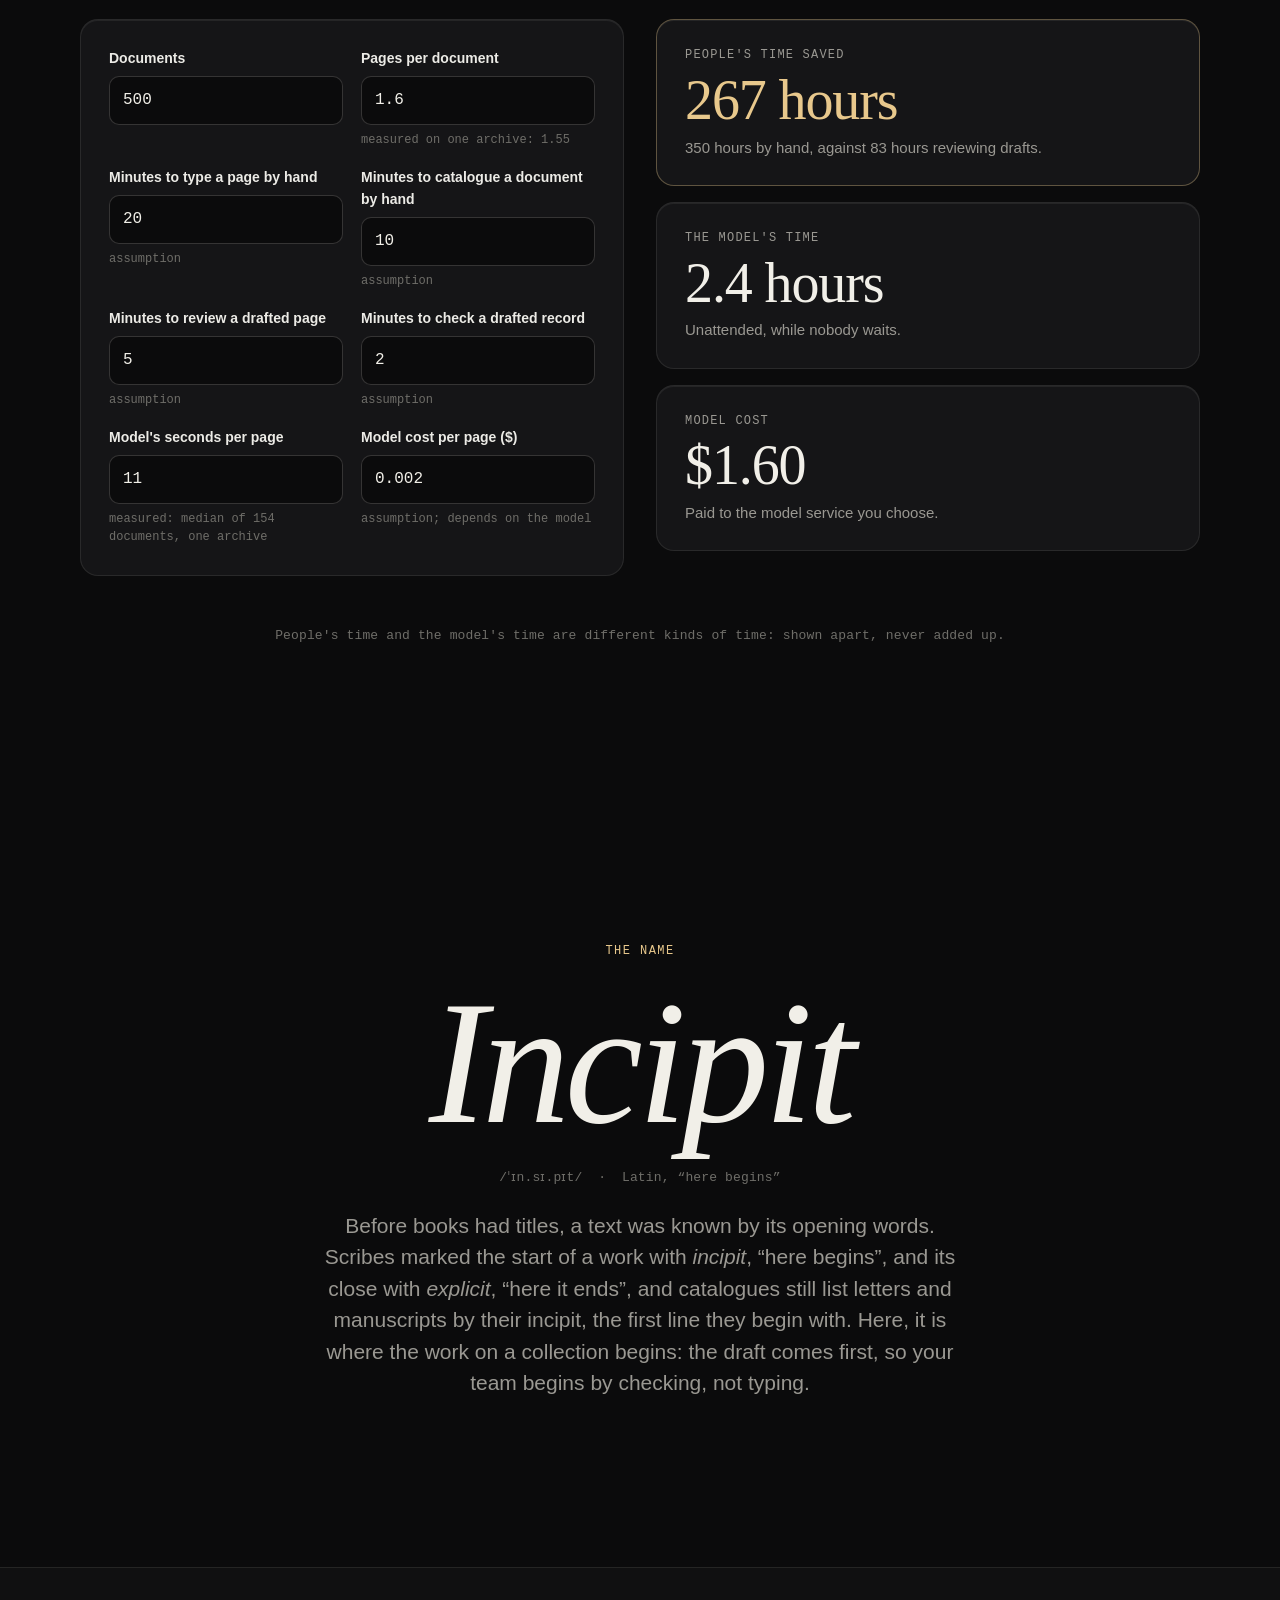
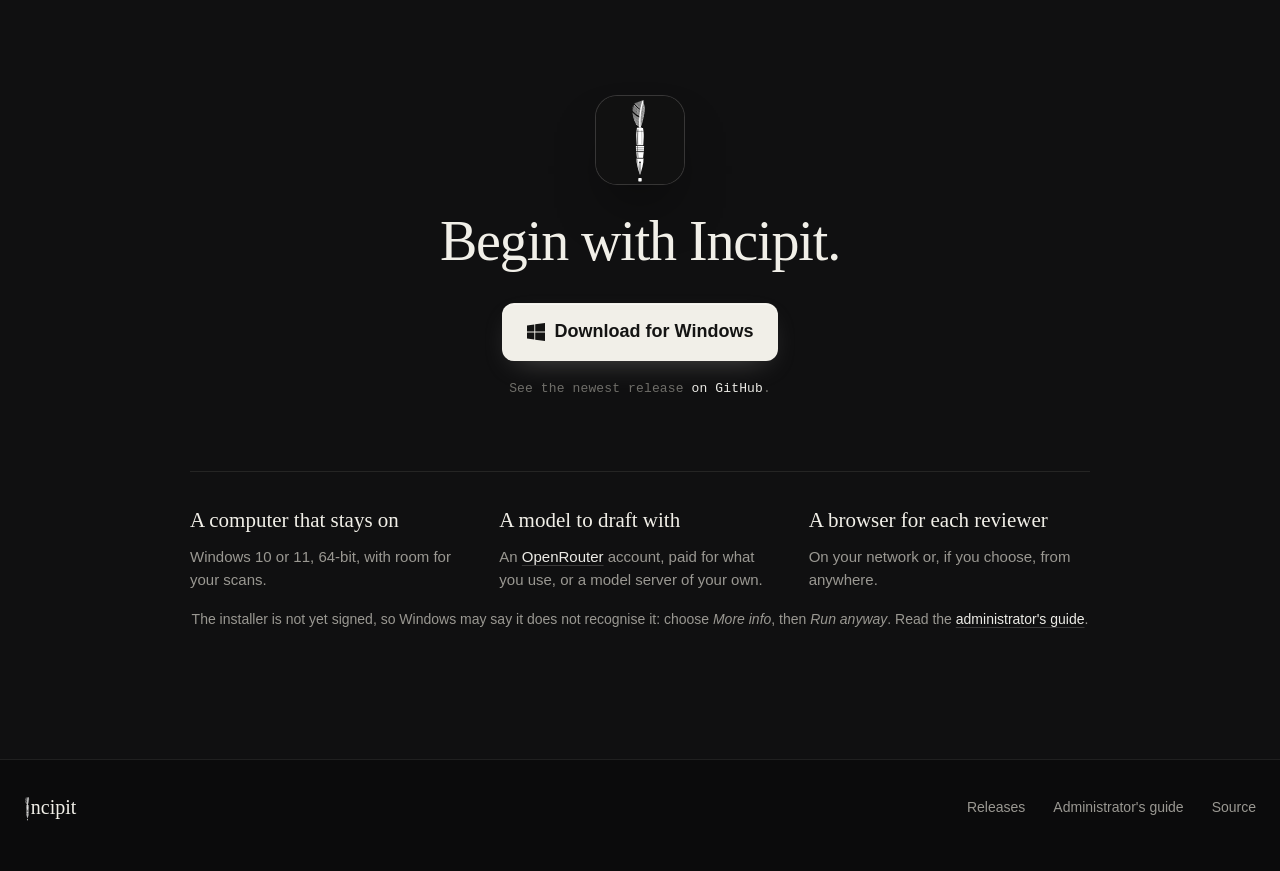
==== commit 4e5d5beb: "Pins must satisfy their ranges; published assets versioned by content; a pause control on the hero r" ====
--- a/site/index.html
+++ b/site/index.html
@@ -53,6 +53,10 @@
         <source src="hero.mp4" type="video/mp4">
         <img src="screens/hero-poster-dark.webp" width="1440" height="900" alt="The review screen: a scanned letter on the left, its drafted transcription and catalogue fields on the right.">
       </video>
+      <button class="hero-pause" type="button" aria-pressed="false" aria-label="Pause the recording" data-hero-pause>
+        <svg class="icon-pause" viewBox="0 0 16 16" aria-hidden="true"><rect x="3" y="2" width="3.5" height="12" rx="1"/><rect x="9.5" y="2" width="3.5" height="12" rx="1"/></svg>
+        <svg class="icon-play" viewBox="0 0 16 16" aria-hidden="true"><path d="M4 2.5v11l9-5.5z"/></svg>
+      </button>
       <figcaption class="hero-caption">
         <span class="display-2">Scan on the left. Draft on the right. Decide.</span>
         <span class="mono-line credit">The letter is real: <span data-credits></span>, from the <a href="https://edisondigital.rutgers.edu/">Thomas A. Edison Papers</a> at Rutgers University, published under CC0. Its transcription was made by hand.</span>
--- a/site/site.css
+++ b/site/site.css
@@ -89,7 +89,16 @@
 .credit a { color: var(--muted); text-decoration: underline; text-underline-offset: 3px; text-decoration-color: var(--hairline-strong); }
 
 /* The hero is the program itself, recorded: a frame the width of the page, the video filling it. */
-.hero-screen { max-width: 1240px; margin: 56px auto 0; }
+.hero-screen { max-width: 1240px; margin: 56px auto 0; position: relative; }
+/* A way to stop the movement for anyone who wants it still, in the recording's corner. */
+.hero-pause { position: absolute; right: 18px; top: calc(62.5% - 60px); width: 42px; height: 42px; border-radius: 50%; border: 1px solid rgba(255, 255, 255, 0.18);
+  background: rgba(11, 11, 12, 0.72); color: var(--paper); display: grid; place-items: center; cursor: pointer; padding: 0;
+  transition: background var(--fast) var(--ease), transform var(--fast) var(--ease); }
+.hero-pause:hover { background: rgba(11, 11, 12, 0.9); transform: scale(1.05); }
+.hero-pause:focus-visible { outline: 2px solid var(--accent); outline-offset: 2px; }
+.hero-pause svg { width: 16px; height: 16px; fill: currentColor; }
+.hero-pause .icon-play, .hero-pause[aria-pressed="true"] .icon-pause { display: none; }
+.hero-pause[aria-pressed="true"] .icon-play { display: block; }
 .hero-video { display: block; width: 100%; height: auto; aspect-ratio: 16 / 10; border-radius: 18px; overflow: hidden;
   border: 1px solid var(--hairline-strong); background: var(--panel); box-shadow: var(--shadow), var(--glow); object-fit: cover; }
 .hero-caption { margin: 36px auto 0; text-align: center; display: flex; flex-direction: column; align-items: center; gap: 14px; }
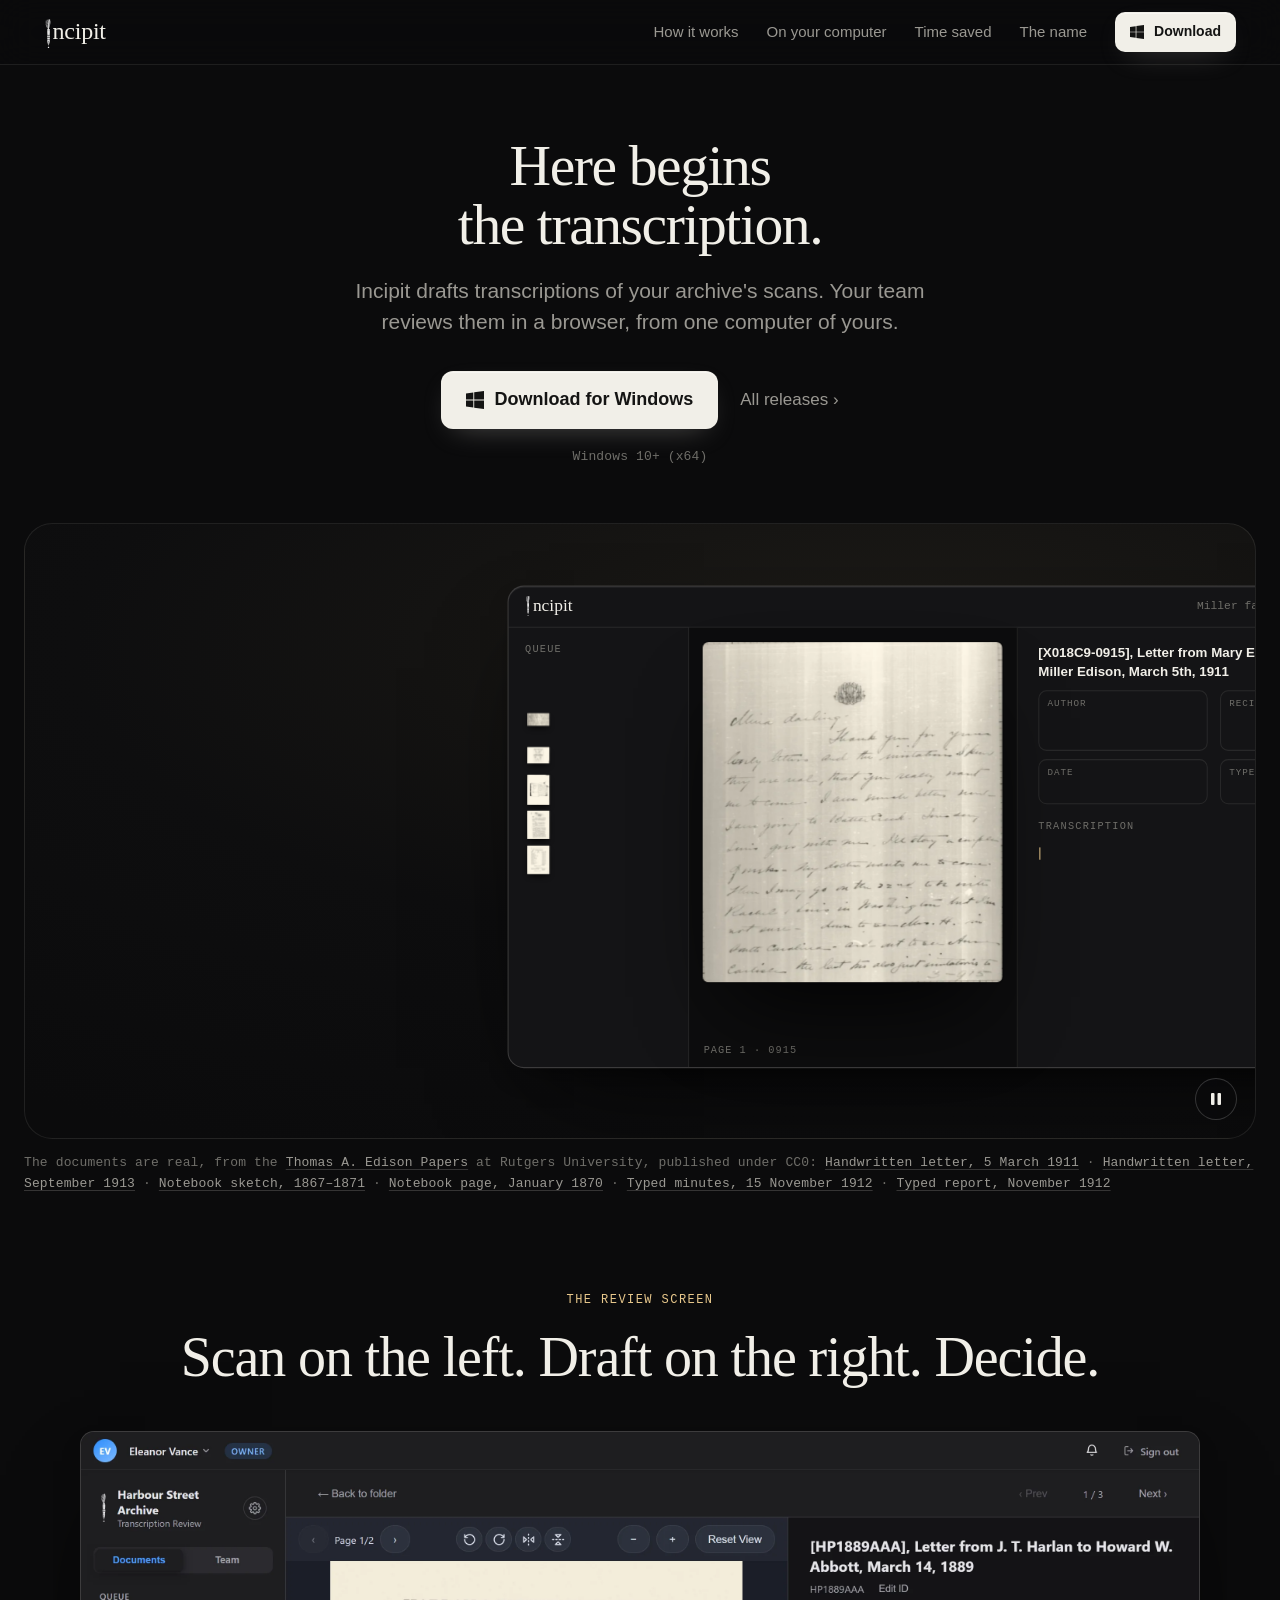
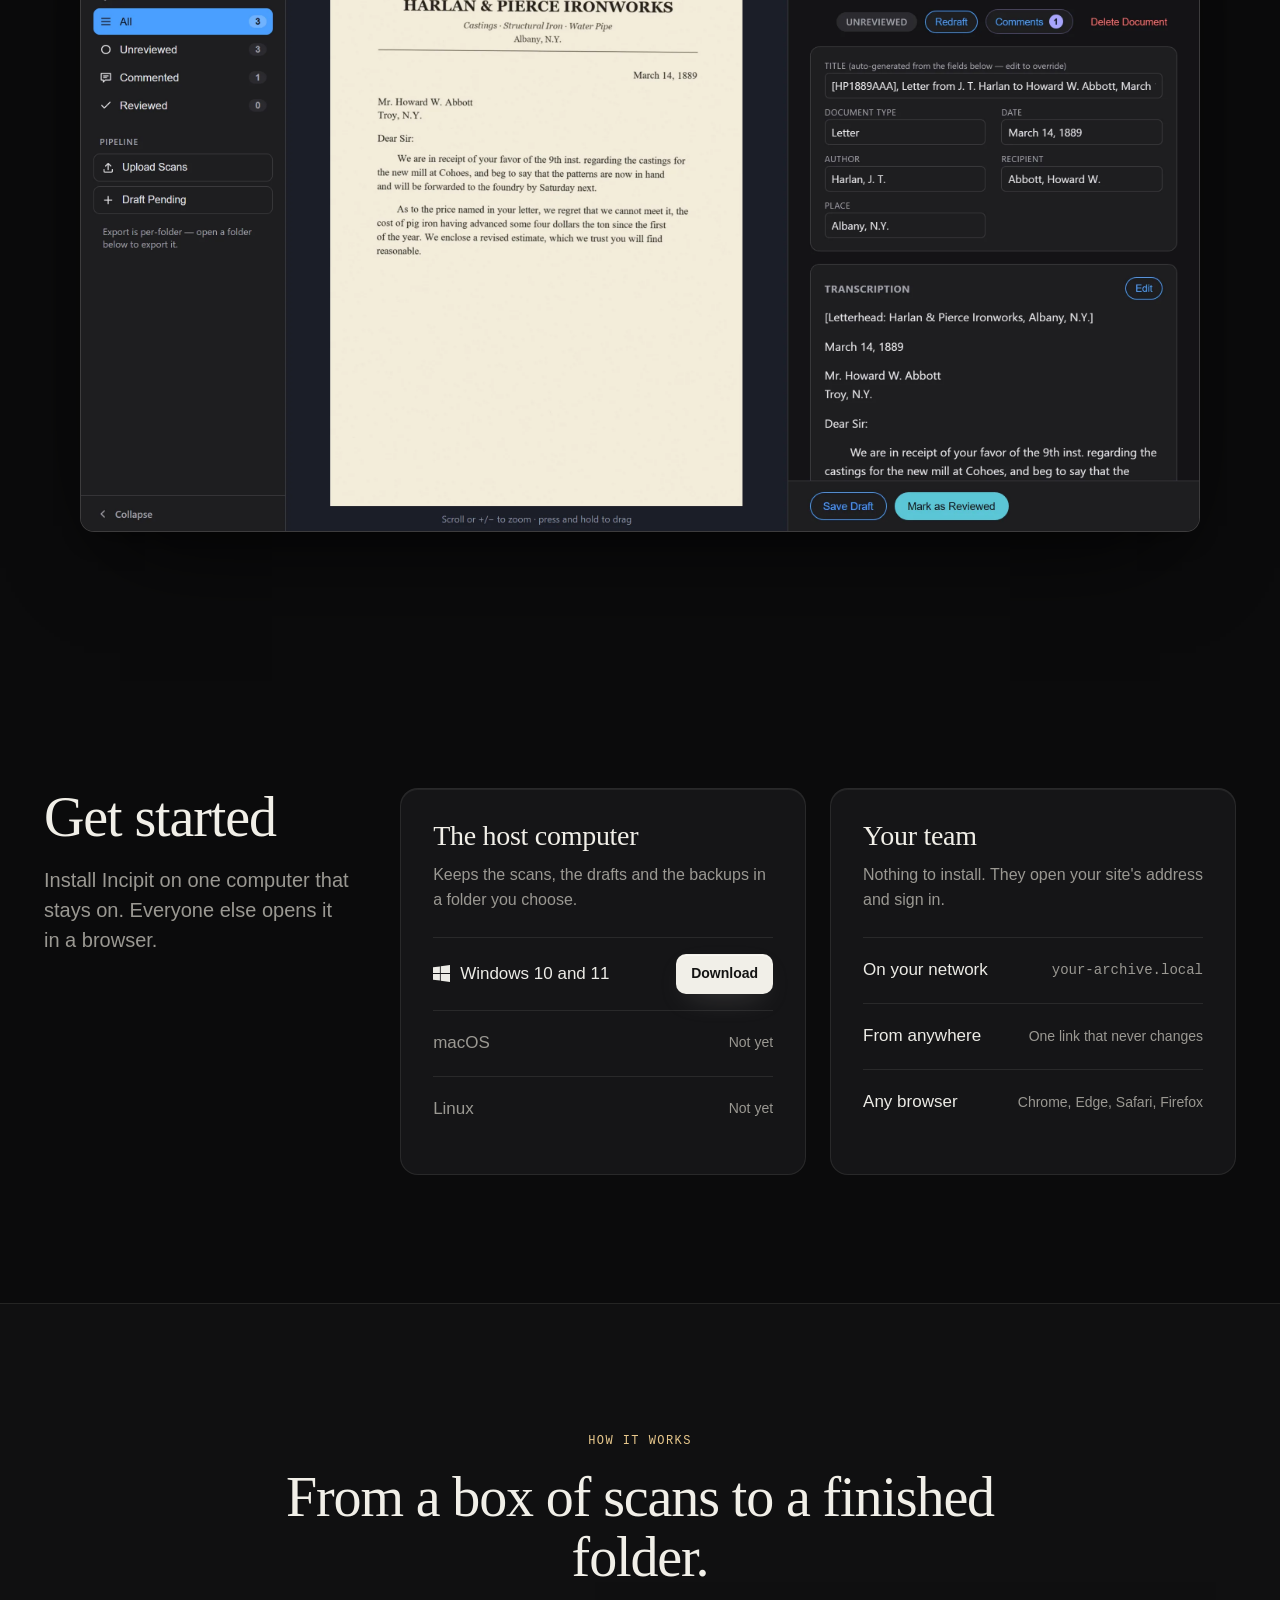
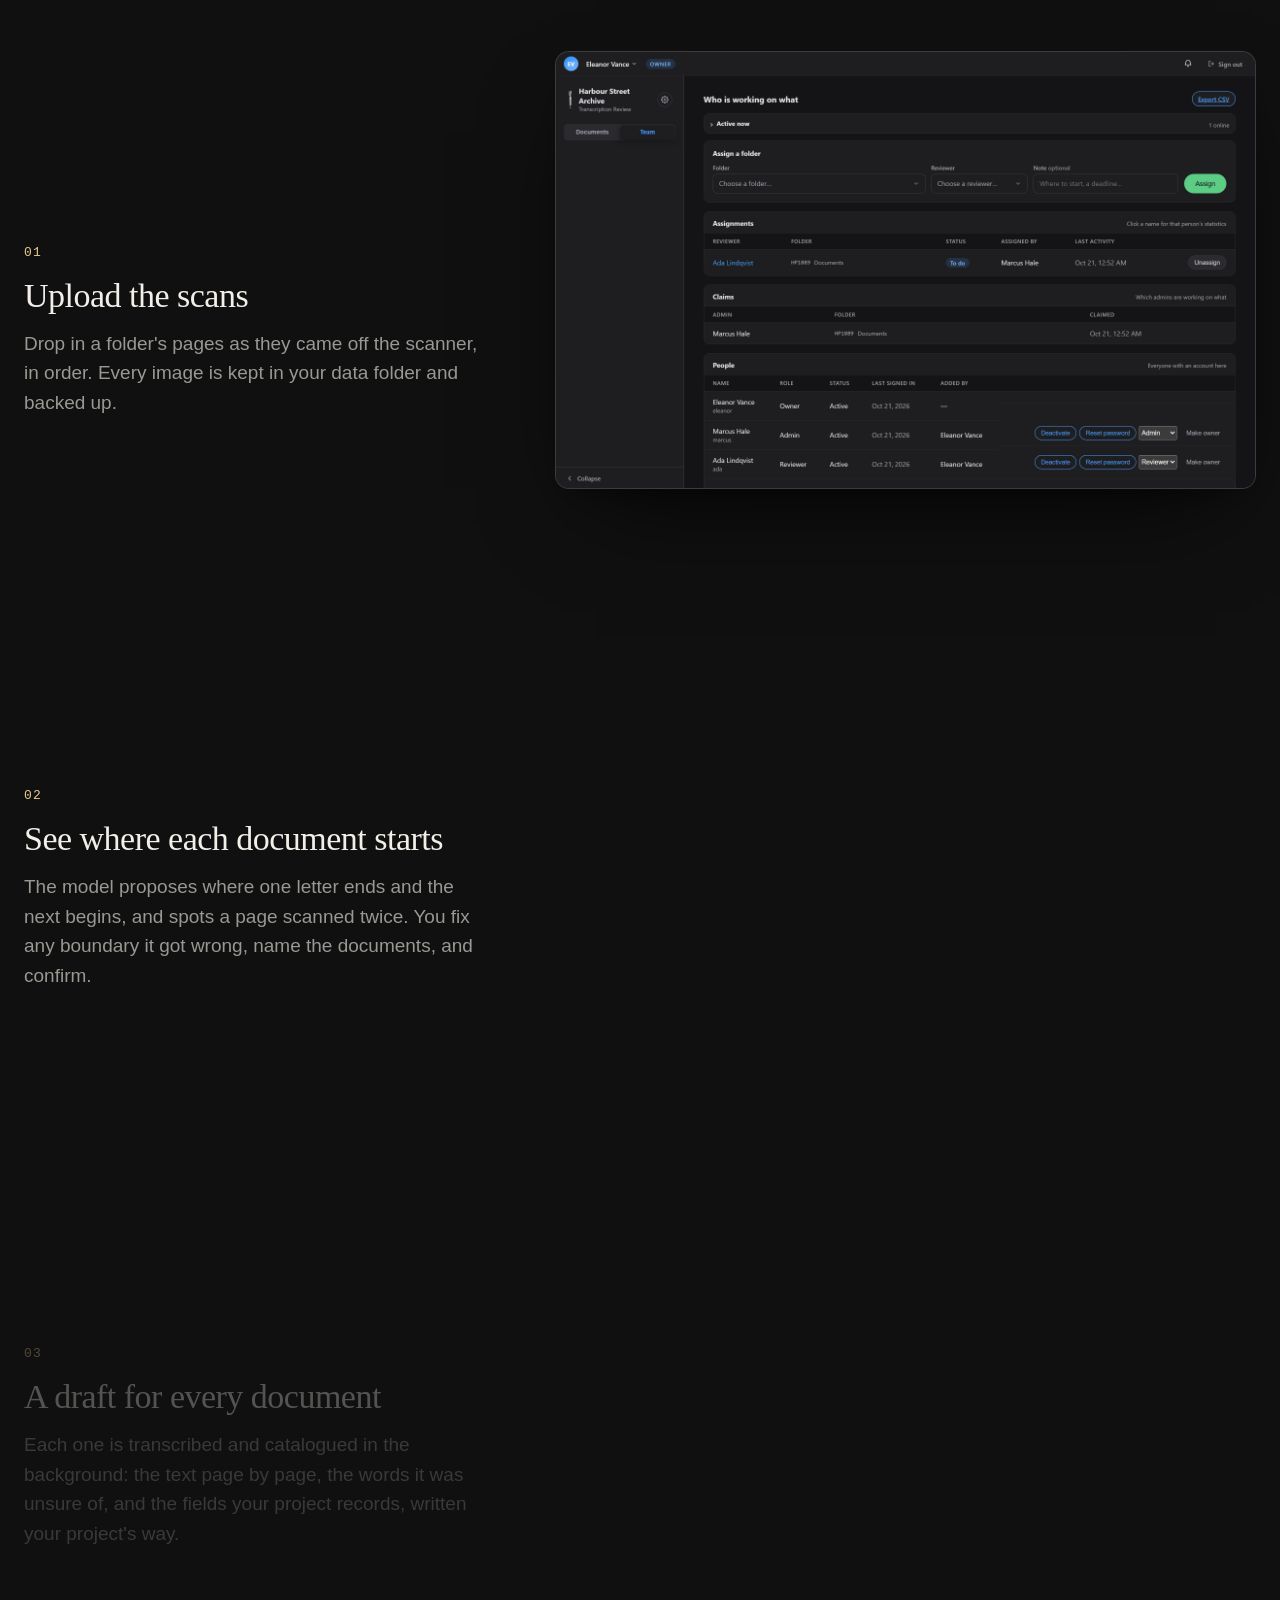
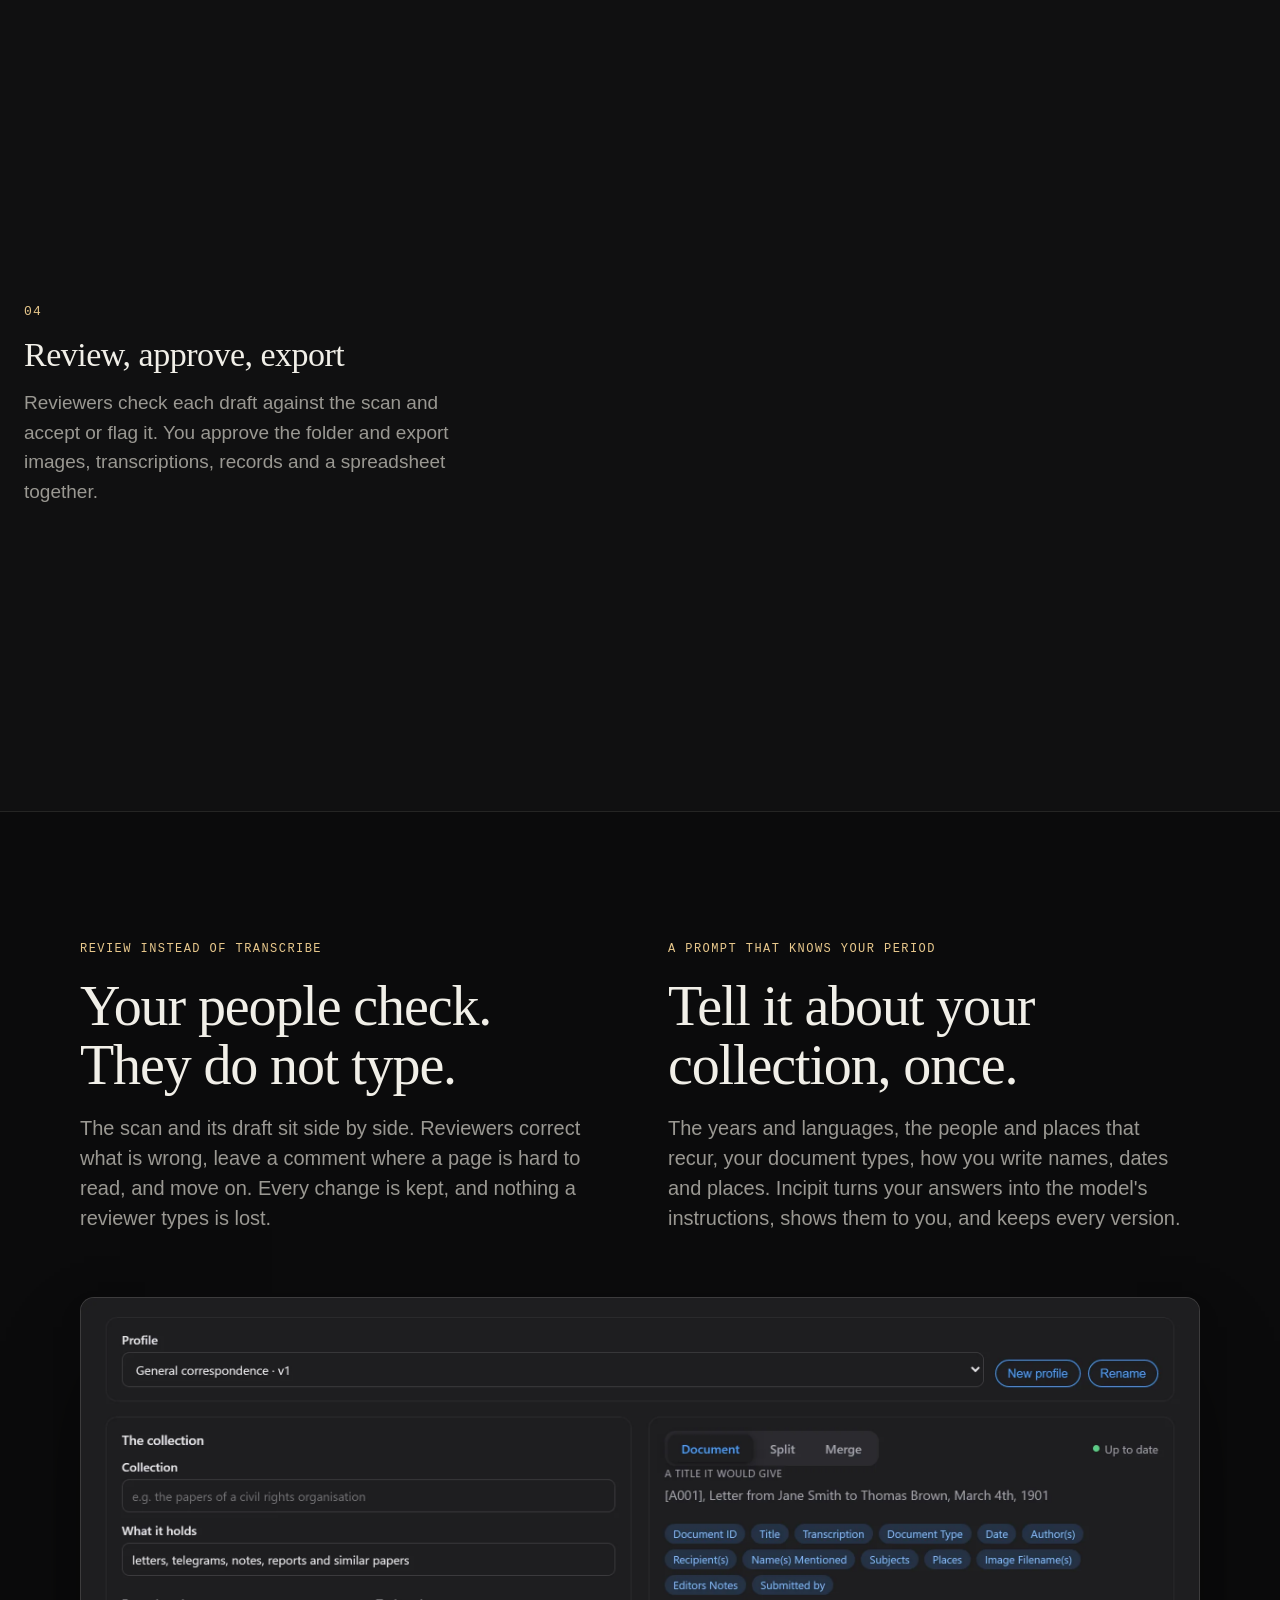
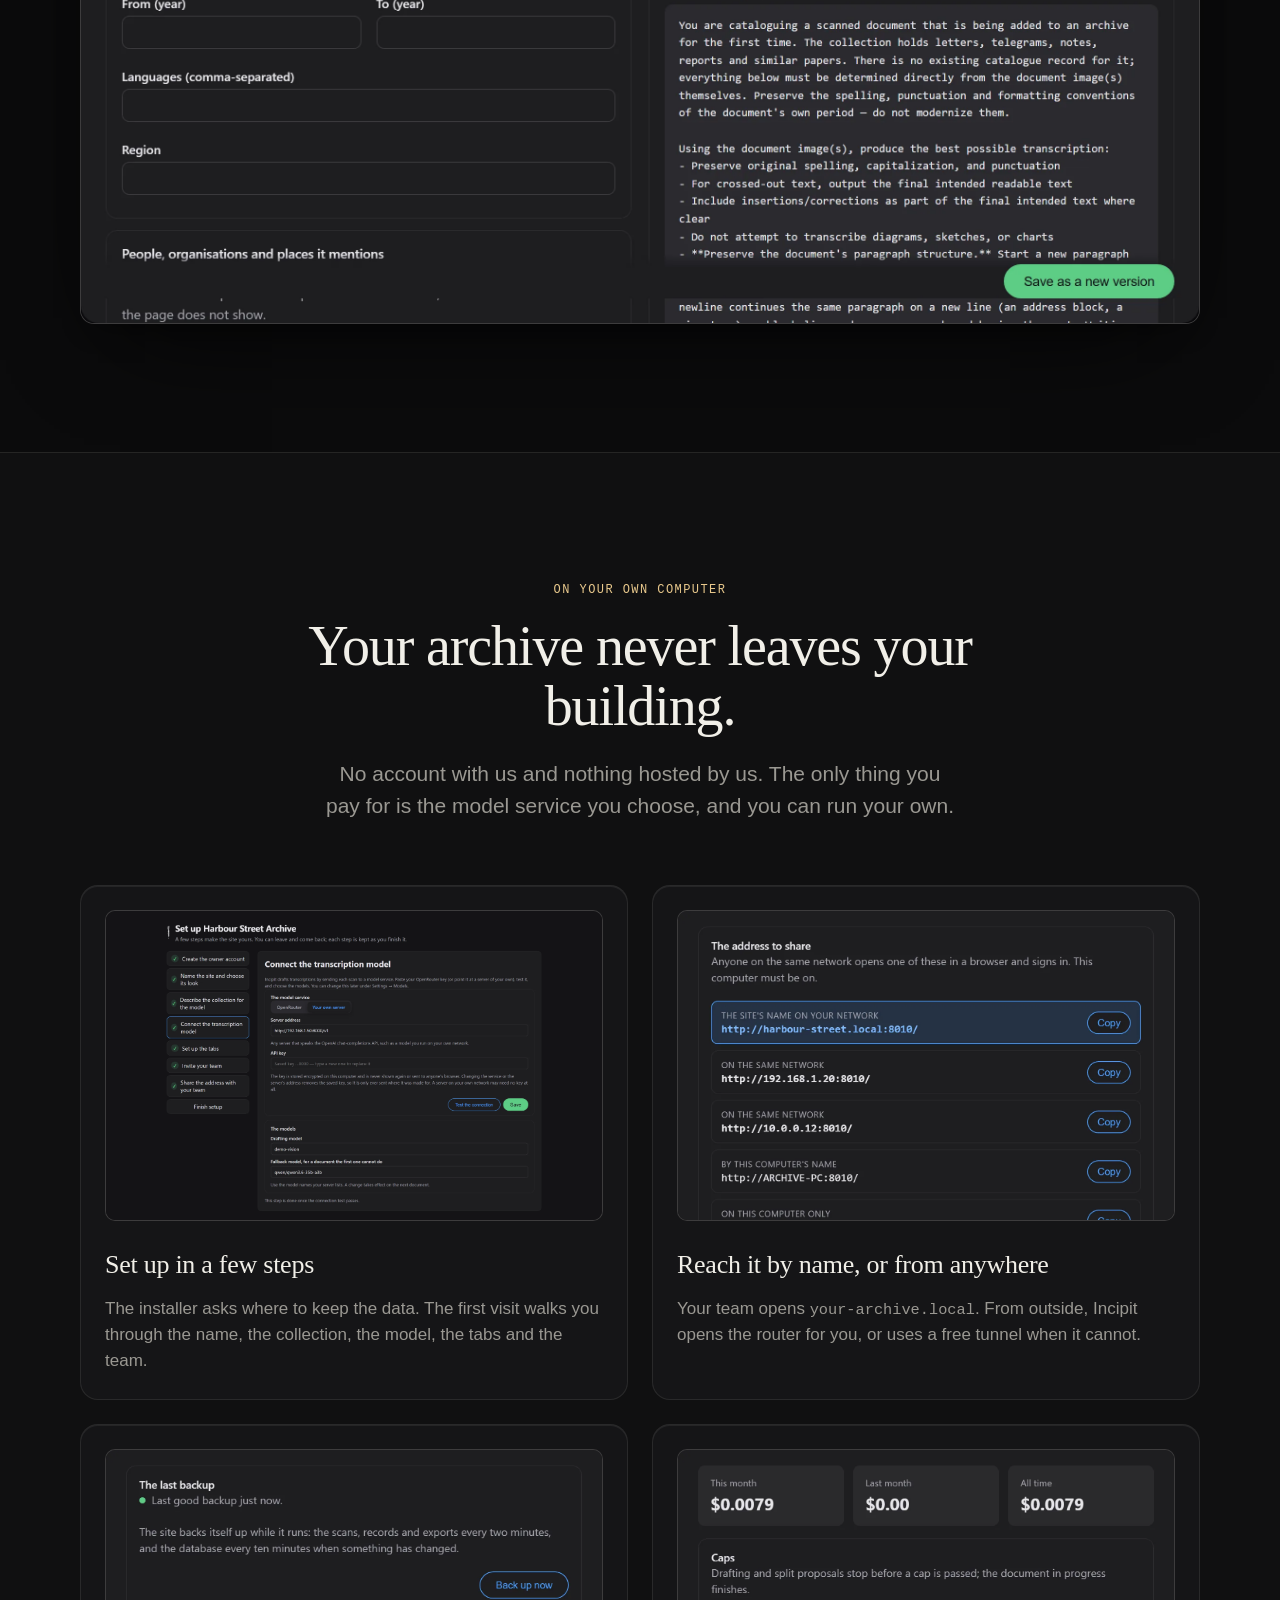
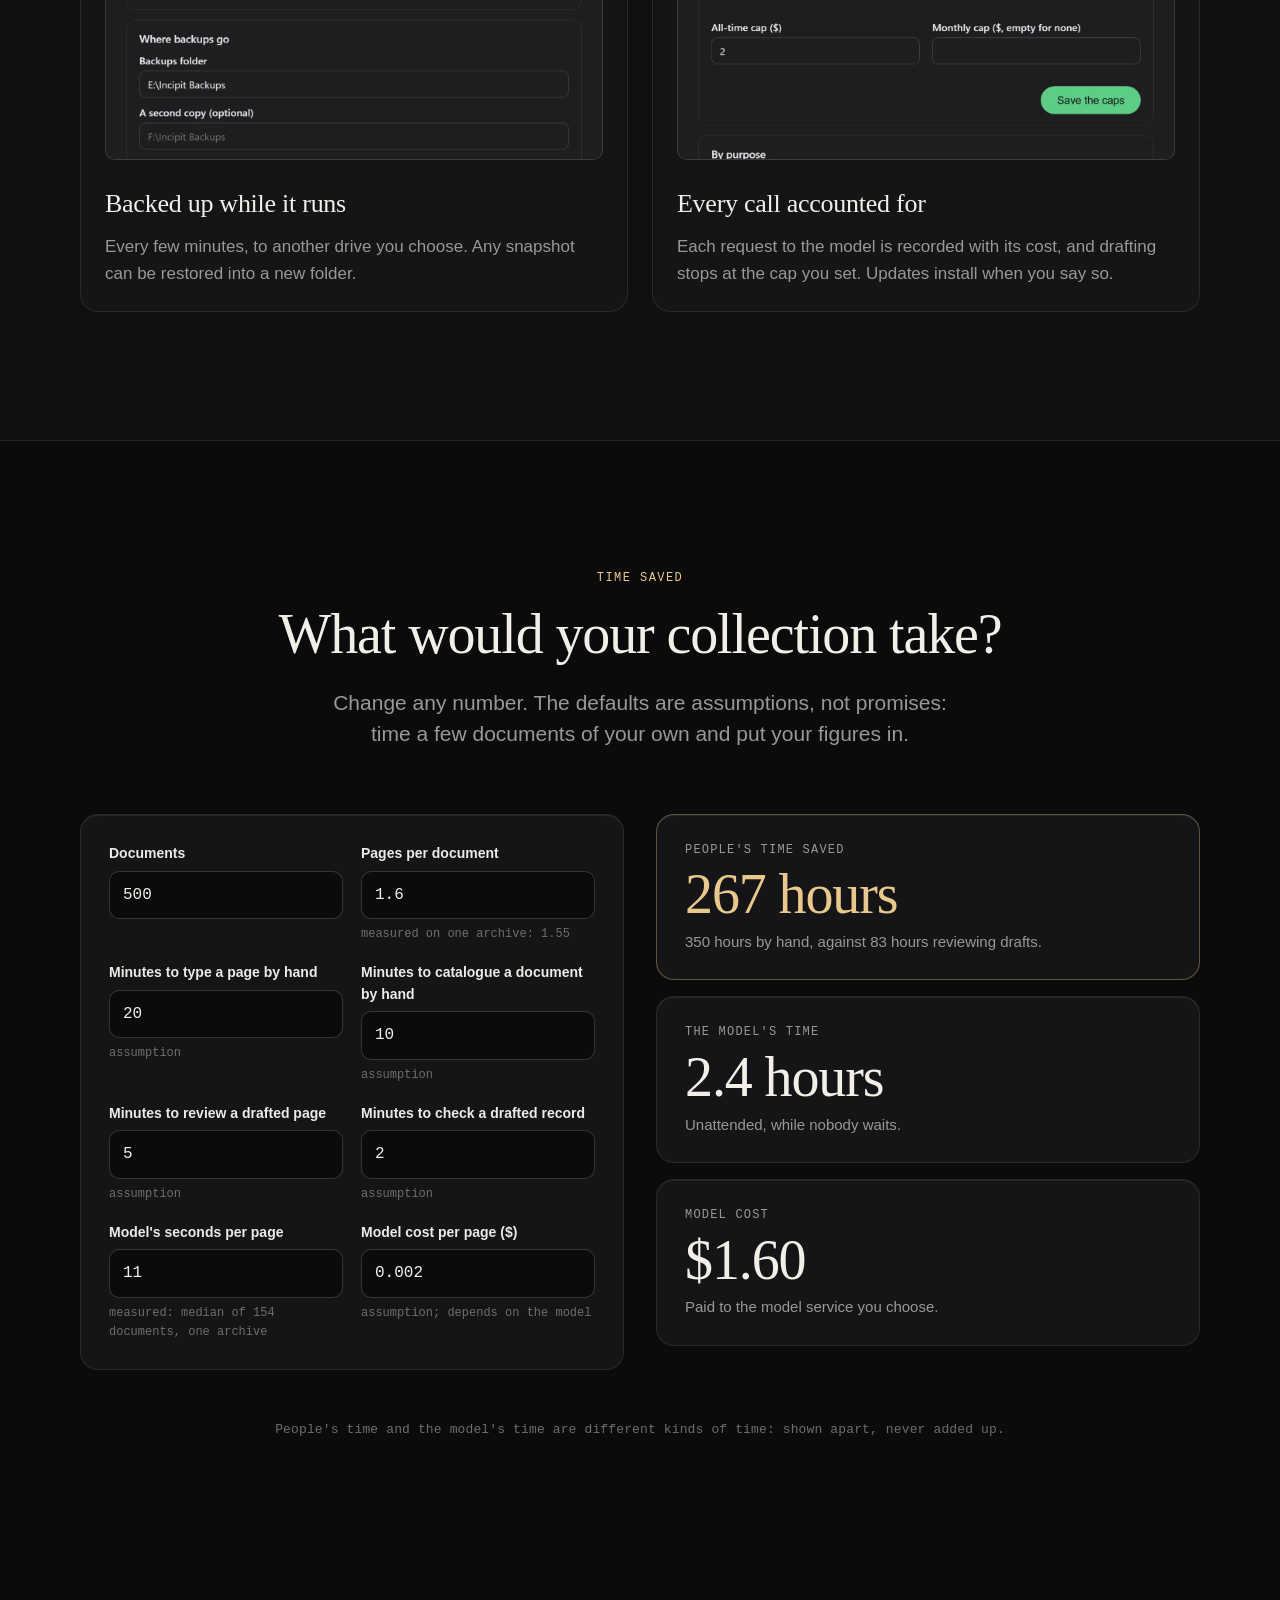
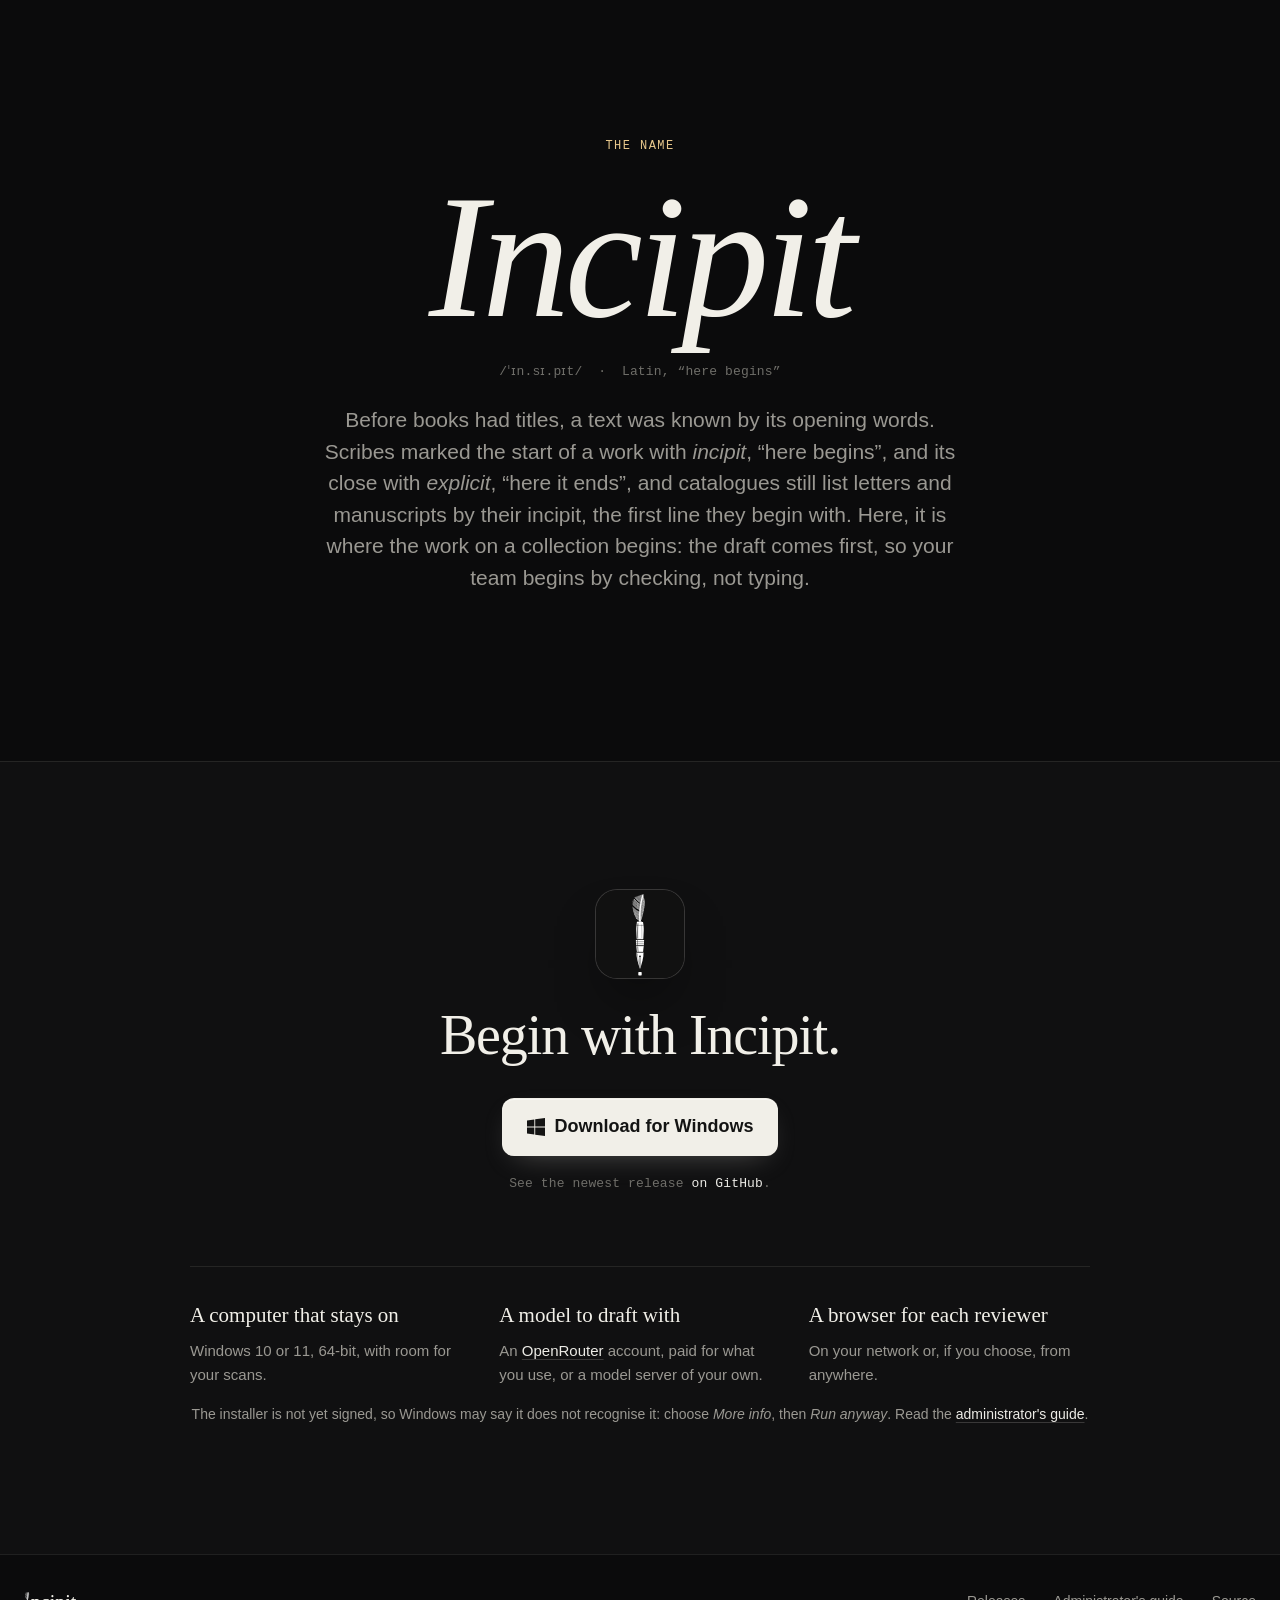
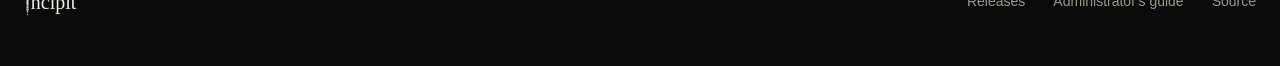
==== commit c92dc99c: "Download page: the documents animation returns, fitted to its content, with a pause control; the rec" ====
--- a/site/index.html
+++ b/site/index.html
@@ -45,23 +45,61 @@
       <p class="mono-line rise" data-version>Windows 10+ (x64)</p>
     </div>
 
-    <figure class="hero-screen rise">
-      <video class="hero-video" autoplay muted loop playsinline preload="metadata" width="1440" height="900"
-        poster="screens/hero-poster-dark.webp"
-        aria-label="The review screen at work: an owner opens a folder, opens a handwritten letter, corrects the author's name and marks the letter reviewed.">
-        <source src="hero.webm" type="video/webm">
-        <source src="hero.mp4" type="video/mp4">
-        <img src="screens/hero-poster-dark.webp" width="1440" height="900" alt="The review screen: a scanned letter on the left, its drafted transcription and catalogue fields on the right.">
-      </video>
-      <button class="hero-pause" type="button" aria-pressed="false" aria-label="Pause the recording" data-hero-pause>
+    <div class="desk-wrap rise" role="img" aria-label="Six real documents from the Thomas A. Edison Papers go into Incipit, and a handwritten letter comes out transcribed.">
+      <div class="desk" id="desk">
+        <div class="window" aria-hidden="true">
+          <div class="window-bar"><img src="logo.svg" alt="" class="pen"><span>ncipit</span><span class="window-crumb">Miller family papers &middot; X018C9</span></div>
+          <div class="window-body">
+            <div class="queue">
+              <div class="queue-head">Queue</div>
+              <div class="queue-row" data-row="letter"><span class="queue-id">0915</span>Letter &middot; 1911</div>
+              <div class="queue-row" data-row="letter-2"><span class="queue-id">0939</span>Letter &middot; 1913</div>
+              <div class="queue-row" data-row="sketch"><span class="queue-id">NP001</span>Sketch &middot; 1869</div>
+              <div class="queue-row" data-row="notebook"><span class="queue-id">NP001</span>Notebook &middot; 1870</div>
+              <div class="queue-row" data-row="minutes"><span class="queue-id">E1259CF</span>Minutes &middot; 1912</div>
+              <div class="queue-row" data-row="report"><span class="queue-id">E1259CM</span>Report &middot; 1912</div>
+            </div>
+            <div class="scan-pane"><div class="scan-caption">Page 1 &middot; 0915</div></div>
+            <div class="draft-pane">
+              <div class="draft-title">[X018C9-0915], Letter from Mary Emily Miller to Mina Miller Edison, March 5th, 1911</div>
+              <div class="fields">
+                <div class="field"><span>Author</span><b data-field>Miller, Mary Emily</b></div>
+                <div class="field"><span>Recipient</span><b data-field>Edison, Mina Miller (Mrs Thomas A.)</b></div>
+                <div class="field"><span>Date</span><b data-field>1911-03-05</b></div>
+                <div class="field"><span>Type</span><b data-field>Letter</b></div>
+              </div>
+              <div class="draft-label">Transcription</div>
+              <div class="draft-text" id="draft-text"></div>
+              <div class="draft-done" data-done><span class="tick">&#10003;</span>Ready to review</div>
+            </div>
+          </div>
+        </div>
+        <img class="doc" data-doc="letter-2" src="documents/letter-2.webp" alt="" width="720" height="418"
+          style="--x0:230px;--y0:470px;--r0:6deg;--s0:1;--x1:489px;--y1:184px;--r1:0deg;--s1:.11;--d:2s">
+        <img class="doc" data-doc="sketch" src="documents/sketch.webp" alt="" width="720" height="536"
+          style="--x0:230px;--y0:24px;--r0:4deg;--s0:1.2;--x1:489px;--y1:217px;--r1:0deg;--s1:.11;--d:2.15s">
+        <img class="doc" data-doc="notebook" src="documents/notebook.webp" alt="" width="720" height="968"
+          style="--x0:30px;--y0:320px;--r0:-5deg;--s0:1;--x1:489px;--y1:244px;--r1:0deg;--s1:.11;--d:2.3s">
+        <img class="doc" data-doc="minutes" src="documents/minutes.webp" alt="" width="720" height="909"
+          style="--x0:250px;--y0:220px;--r0:7deg;--s0:1.1;--x1:489px;--y1:279px;--r1:0deg;--s1:.11;--d:2.45s">
+        <img class="doc" data-doc="report" src="documents/report.webp" alt="" width="720" height="922"
+          style="--x0:280px;--y0:330px;--r0:-6deg;--s0:1;--x1:489px;--y1:313px;--r1:0deg;--s1:.11;--d:2.6s">
+        <img class="doc" data-doc="letter" src="documents/letter.webp" alt="" width="720" height="816"
+          style="--x0:40px;--y0:50px;--r0:-9deg;--s0:1.3;--x1:660px;--y1:115px;--r1:0deg;--s1:1.46;--d:2.8s">
+      </div>
+      <button class="hero-pause" type="button" aria-pressed="false" aria-label="Pause the animation" data-hero-pause>
         <svg class="icon-pause" viewBox="0 0 16 16" aria-hidden="true"><rect x="3" y="2" width="3.5" height="12" rx="1"/><rect x="9.5" y="2" width="3.5" height="12" rx="1"/></svg>
         <svg class="icon-play" viewBox="0 0 16 16" aria-hidden="true"><path d="M4 2.5v11l9-5.5z"/></svg>
       </button>
-      <figcaption class="hero-caption">
-        <span class="display-2">Scan on the left. Draft on the right. Decide.</span>
-        <span class="mono-line credit">The letter is real: <span data-credits></span>, from the <a href="https://edisondigital.rutgers.edu/">Thomas A. Edison Papers</a> at Rutgers University, published under CC0. Its transcription was made by hand.</span>
-      </figcaption>
-    </figure>
+    </div>
+    <p class="credit mono-line">The documents are real, from the <a href="https://edisondigital.rutgers.edu/">Thomas A. Edison Papers</a>
+      at Rutgers University, published under CC0: <span data-credits></span></p>
+  </section>
+
+  <section class="showcase">
+    <p class="eyebrow reveal">The review screen</p>
+    <h2 class="display-2 reveal">Scan on the left. Draft on the right. Decide.</h2>
+    <figure class="frame wide reveal"><img src="screens/review-dark.webp" width="1440" height="900" alt="The review screen: a scanned letter on the left, its drafted transcription and catalogue fields on the right."></figure>
   </section>
 
   <section class="start" id="start">
--- a/site/site.css
+++ b/site/site.css
@@ -85,13 +85,22 @@
 .hero-copy { max-width: 720px; margin: 0 auto; }
 .hero-sub { color: var(--muted); font-size: clamp(17px, 1.9vw, 21px); line-height: 1.45; margin: 22px auto 0; max-width: 620px; }
 .hero-actions { display: flex; gap: 22px; align-items: center; justify-content: center; margin-top: 34px; flex-wrap: wrap; }
-.credit { line-height: 1.6; }
+.credit { max-width: 1240px; margin: 14px auto 0; text-align: left; line-height: 1.6; }
 .credit a { color: var(--muted); text-decoration: underline; text-underline-offset: 3px; text-decoration-color: var(--hairline-strong); }
 
-/* The hero is the program itself, recorded: a frame the width of the page, the video filling it. */
-.hero-screen { max-width: 1240px; margin: 56px auto 0; position: relative; }
-/* A way to stop the movement for anyone who wants it still, in the recording's corner. */
-.hero-pause { position: absolute; right: 18px; top: calc(62.5% - 60px); width: 42px; height: 42px; border-radius: 50%; border: 1px solid rgba(255, 255, 255, 0.18);
+/* Designed at 1200 by 720 and scaled to the width it is given (site.js sets --scale), so every
+   distance in the animation is a plain number. */
+.desk-wrap { position: relative; --design: 1200; --shift: -310px; max-width: 1240px; margin: 56px auto 0; aspect-ratio: 2 / 1; border-radius: 28px; overflow: hidden; border: 1px solid var(--hairline);
+  background: radial-gradient(120% 90% at 70% 20%, #1c1a16 0%, #0e0e0f 55%, #0b0b0c 100%); position: relative; }
+.desk { position: absolute; left: 0; top: 0; width: 1200px; height: 600px; transform-origin: 0 0; transform: scale(var(--scale, 1)); }
+/* Once the table is cleared the window comes to the middle; the shift is in desk units, before the scale. */
+.desk { transition: transform 1.4s var(--ease), opacity 0.6s var(--ease); }
+/* Between one showing and the next the desk fades, so the documents do not jump back to the pile. */
+.desk.resetting { opacity: 0; transition: opacity 0.6s var(--ease); }
+.desk.landed { transform: scale(var(--scale, 1)) translateX(var(--shift)); }
+/* Held still: the documents and the cursor stop where they are; the script holds the typing. */
+.desk.held, .desk.held * { animation-play-state: paused !important; transition: none !important; }
+.hero-pause { position: absolute; right: 18px; bottom: 18px; z-index: 2; width: 42px; height: 42px; border-radius: 50%; border: 1px solid rgba(255, 255, 255, 0.18);
   background: rgba(11, 11, 12, 0.72); color: var(--paper); display: grid; place-items: center; cursor: pointer; padding: 0;
   transition: background var(--fast) var(--ease), transform var(--fast) var(--ease); }
 .hero-pause:hover { background: rgba(11, 11, 12, 0.9); transform: scale(1.05); }
@@ -99,12 +108,58 @@
 .hero-pause svg { width: 16px; height: 16px; fill: currentColor; }
 .hero-pause .icon-play, .hero-pause[aria-pressed="true"] .icon-pause { display: none; }
 .hero-pause[aria-pressed="true"] .icon-play { display: block; }
-.hero-video { display: block; width: 100%; height: auto; aspect-ratio: 16 / 10; border-radius: 18px; overflow: hidden;
-  border: 1px solid var(--hairline-strong); background: var(--panel); box-shadow: var(--shadow), var(--glow); object-fit: cover; }
-.hero-caption { margin: 36px auto 0; text-align: center; display: flex; flex-direction: column; align-items: center; gap: 14px; }
-.hero-caption .display-2 { display: block; }
-.hero-caption .credit { max-width: 720px; text-align: center; margin: 0; }
-
+
+.window { position: absolute; left: 470px; top: 60px; width: 880px; height: 470px; border-radius: 16px; background: #141416;
+  border: 1px solid var(--hairline-strong); box-shadow: var(--shadow), var(--glow); overflow: hidden; display: flex; flex-direction: column;
+  font-size: 12px; color: var(--text); text-align: left; }
+.window-bar { height: 40px; display: flex; align-items: center; gap: 2px; padding: 0 16px; border-bottom: 1px solid var(--hairline); font-family: var(--serif); font-size: 17px; color: var(--paper); }
+.window-bar .pen { height: 20px; width: auto; transform: translateY(-1px); }
+.window-crumb { margin-left: auto; font-family: var(--mono); font-size: 11px; color: var(--dim); }
+.window-body { flex: 1; display: grid; grid-template-columns: 176px 320px minmax(0, 1fr); min-height: 0; }
+.queue { border-right: 1px solid var(--hairline); padding: 12px 10px; }
+.queue-head { font-family: var(--mono); font-size: 10px; letter-spacing: 0.12em; text-transform: uppercase; color: var(--dim); margin: 2px 6px 10px; }
+.queue-row { height: 34px; display: flex; align-items: center; gap: 7px; padding: 0 6px 0 40px; border-radius: 8px; color: var(--muted); font-size: 11px; white-space: nowrap; overflow: hidden; opacity: 0; }
+.queue-row[data-row="letter"] { background: rgba(232, 200, 140, 0.1); color: var(--paper); position: relative; }
+/* The open letter's own place in the queue, since the page itself lies in the scan pane. */
+.queue-row[data-row="letter"]::before { content: ""; position: absolute; left: 8px; top: 5px; width: 22px; height: 25px; border-radius: 2px; background: url(documents/letter.webp) center top / cover; }
+.queue-id { font-family: var(--mono); font-size: 10px; color: var(--dim); }
+.scan-pane { background: #0d0d0e; border-right: 1px solid var(--hairline); position: relative; }
+.scan-caption { position: absolute; left: 14px; top: 404px; font-family: var(--mono); font-size: 10px; letter-spacing: 0.1em; text-transform: uppercase; color: var(--dim); }
+.draft-pane { padding: 16px 20px; display: flex; flex-direction: column; gap: 10px; min-width: 0; overflow: hidden; }
+.draft-title { font-weight: 600; font-size: 13px; line-height: 1.35; color: var(--paper); }
+.fields { display: grid; grid-template-columns: 1fr 1fr; gap: 8px 12px; }
+.field { display: flex; flex-direction: column; gap: 2px; border: 1px solid var(--hairline); border-radius: 8px; padding: 6px 8px; min-width: 0; }
+.field span { font-family: var(--mono); font-size: 9px; letter-spacing: 0.1em; text-transform: uppercase; color: var(--dim); }
+.field b { font-weight: 500; font-size: 11px; line-height: 1.3; opacity: 0; }
+.draft-label { font-family: var(--mono); font-size: 10px; letter-spacing: 0.12em; text-transform: uppercase; color: var(--dim); margin-top: 4px; }
+.draft-text { font-size: 12.5px; line-height: 1.5; color: var(--text); white-space: pre-wrap; min-height: 100px; }
+.draft-text::after { content: ""; display: inline-block; width: 1px; height: 1em; background: var(--accent); vertical-align: -0.15em; margin-left: 1px; animation: blink 1s steps(2) infinite; }
+.draft-text.done::after { display: none; }
+@keyframes blink { 50% { opacity: 0; } }
+.draft-done { margin-top: auto; align-self: flex-start; display: inline-flex; align-items: center; gap: 8px; padding: 7px 12px; border-radius: 980px;
+  background: rgba(78, 160, 110, 0.14); color: #8fd4a8; font-weight: 600; font-size: 12px; opacity: 0; transform: translateY(6px); }
+.tick { font-size: 13px; }
+
+/* The documents: scattered on the table, then each settles where it lands in the window. Each
+   carries its own start and end as custom properties, so the keyframes are shared. */
+.doc { position: absolute; left: 0; top: 0; width: 200px; height: auto; border-radius: 4px;
+  box-shadow: 0 30px 60px -20px rgba(0, 0, 0, 0.9), 0 0 0 1px rgba(0, 0, 0, 0.3);
+  transform-origin: 0 0; transform: translate(var(--x1), var(--y1)) rotate(var(--r1)) scale(var(--s1)); }
+.js .desk.play .doc { animation: appear 0.8s var(--ease) 0.5s both, settle 1.2s var(--ease) var(--d) forwards; }
+@keyframes appear {
+  from { opacity: 0; transform: translate(var(--x0), calc(var(--y0) + 30px)) rotate(var(--r0)) scale(var(--s0)); }
+  to { opacity: 1; transform: translate(var(--x0), var(--y0)) rotate(var(--r0)) scale(var(--s0)); }
+}
+@keyframes settle {
+  from { transform: translate(var(--x0), var(--y0)) rotate(var(--r0)) scale(var(--s0)); }
+  to { transform: translate(var(--x1), var(--y1)) rotate(var(--r1)) scale(var(--s1)); }
+}
+.queue-row, .field b, .draft-done { transition: opacity 0.5s var(--ease), transform 0.5s var(--ease); }
+.desk.settled .queue-row, .desk.settled .field b { opacity: 1; }
+.desk.settled .draft-done { opacity: 1; transform: none; }
+
+.showcase { padding-top: 96px; text-align: center; }
+.showcase .display-2 { margin-bottom: 44px; }
 
 /* ---------- get started ---------- */
 .start { display: grid; grid-template-columns: minmax(0, 0.9fr) minmax(0, 1.1fr) minmax(0, 1.1fr); gap: 24px; max-width: 1240px; margin: 0 auto; }
@@ -202,6 +257,9 @@
 @media (prefers-reduced-motion: reduce) {
   html { scroll-behavior: auto; }
   .js .reveal, .js .rise { opacity: 1; transform: none; animation: none; transition: none; }
+  .js .desk.play .doc { animation: none; opacity: 1; }
+  .queue-row, .field b, .draft-done { transition: none; }
+  .draft-text::after { animation: none; display: none; }
   .step { opacity: 1; transition: none; }
   .stage-shot, .button, .card { transition: none; }
   .button:hover, .card:hover { transform: none; }
@@ -218,9 +276,11 @@
   .nav-links { display: none; }
   .nav-inner .button { margin-left: auto; }
   .hero { padding: 48px 16px 0; }
-  .hero-screen { margin-top: 36px; }
-  .hero-video { border-radius: 12px; }
+  /* A phone frames the window alone (760 desk units wide); the pile arrives from beyond its left edge. */
+  .desk-wrap { --design: 940; --shift: -440px; aspect-ratio: 47 / 30; margin-top: 36px; border-radius: 16px; }
+  .js .desk { transform: scale(var(--scale, 1)) translateX(var(--shift)); }
   .credit { font-size: 11px; }
+  .showcase { padding-top: 72px; }
   .panel { padding: 24px; }
   .steps, .feature-grid, .cards, .estimator, .needs { grid-template-columns: minmax(0, 1fr); }
   .steps { gap: 0; }
